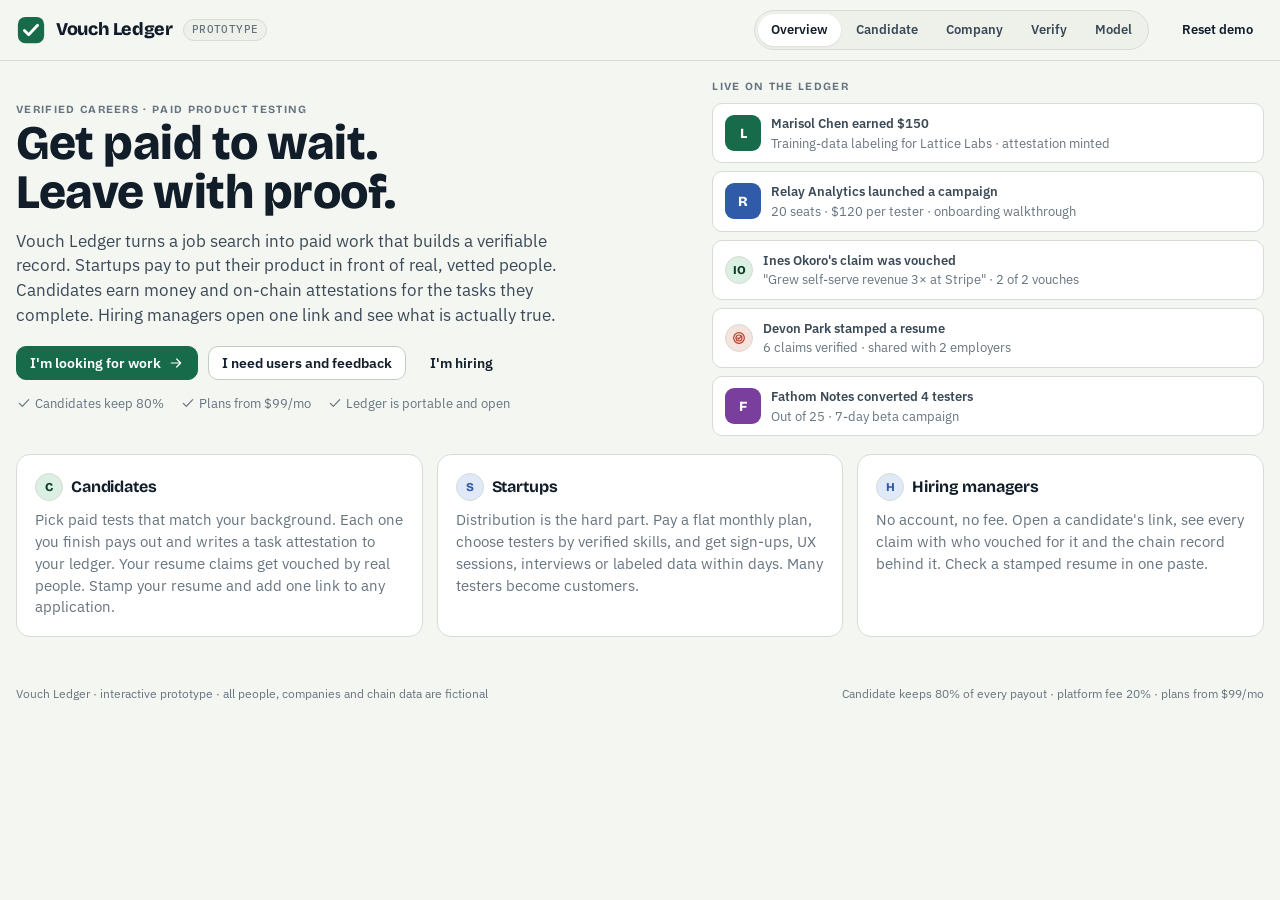
==== prototypes/vouch-ledger/index.html @ 803ef855 "Add Vouch Ledger high-fidelity prototype with paid-testing model Single-file interactive prototype c" ====
<!doctype html>
<html lang="en">
<head>
<meta charset="UTF-8" />
<meta name="viewport" content="width=device-width, initial-scale=1.0, viewport-fit=cover" />
<title>Vouch Ledger</title>
<meta name="description" content="Vouch Ledger prototype: a portable, verified career ledger plus a paid product-testing marketplace that funds it." />
<link rel="preconnect" href="https://fonts.googleapis.com">
<link rel="stylesheet" href="https://fonts.googleapis.com/css2?family=Bricolage+Grotesque:opsz,wght@12..96,500;12..96,700;12..96,800&family=IBM+Plex+Sans:wght@400;500;600&family=IBM+Plex+Mono:wght@400;500&display=swap">
<style>
:root{
  color-scheme:light;
  --ground:#F4F6F2;--surface:#FFFFFF;--surface-2:#EDF1EA;--surface-3:#E3E9E0;
  --ink:#121D2A;--ink-2:#3B4A57;--muted:#66747F;--line:#D5DDD4;--line-2:#C2CDC1;
  --accent:#176B4B;--accent-strong:#0F5238;--accent-soft:#DCEFE3;--accent-ink:#0B3D2A;
  --seal:#B4432B;--seal-soft:#F6E3DD;
  --good:#1F7A48;--good-soft:#DFF3E6;--warn:#9A6A00;--warn-soft:#FBF0CC;--bad:#A83232;--bad-soft:#F9E0E0;--info:#2F5BA8;--info-soft:#E0E9F8;
  --chain:#2C3E50;
  --shadow:0 10px 30px rgba(18,29,42,.08),0 1px 2px rgba(18,29,42,.06);
  --r:14px;--r-sm:9px;
  --display:"Bricolage Grotesque",ui-sans-serif,system-ui,sans-serif;
  --body:"IBM Plex Sans",ui-sans-serif,system-ui,-apple-system,"Segoe UI",sans-serif;
  --mono:"IBM Plex Mono",ui-monospace,SFMono-Regular,Menlo,monospace;
}
@media (prefers-color-scheme: dark){
  :root:not([data-theme="light"]){
    color-scheme:dark;
    --ground:#0F1512;--surface:#171F1B;--surface-2:#1E2924;--surface-3:#26332D;
    --ink:#E8EDE8;--ink-2:#B9C4BC;--muted:#8A978F;--line:#2B3731;--line-2:#3A4841;
    --accent:#4CBF8B;--accent-strong:#6DD3A3;--accent-soft:#183A2C;--accent-ink:#BFEBD3;
    --seal:#E0725A;--seal-soft:#3A2420;
    --good:#5BCB8E;--good-soft:#173B29;--warn:#E4B740;--warn-soft:#3A3116;--bad:#E67373;--bad-soft:#3E1F1F;--info:#7FA6EA;--info-soft:#1C2A44;
    --chain:#AEBBC7;
    --shadow:0 10px 30px rgba(0,0,0,.35),0 1px 2px rgba(0,0,0,.3);
  }
}
:root[data-theme="dark"]{
  color-scheme:dark;
  --ground:#0F1512;--surface:#171F1B;--surface-2:#1E2924;--surface-3:#26332D;
  --ink:#E8EDE8;--ink-2:#B9C4BC;--muted:#8A978F;--line:#2B3731;--line-2:#3A4841;
  --accent:#4CBF8B;--accent-strong:#6DD3A3;--accent-soft:#183A2C;--accent-ink:#BFEBD3;
  --seal:#E0725A;--seal-soft:#3A2420;
  --good:#5BCB8E;--good-soft:#173B29;--warn:#E4B740;--warn-soft:#3A3116;--bad:#E67373;--bad-soft:#3E1F1F;--info:#7FA6EA;--info-soft:#1C2A44;
  --chain:#AEBBC7;
  --shadow:0 10px 30px rgba(0,0,0,.35),0 1px 2px rgba(0,0,0,.3);
}
*{box-sizing:border-box}
html,body{height:100%}
body{margin:0;background:var(--ground);color:var(--ink);font-family:var(--body);font-size:14.5px;line-height:1.5;-webkit-font-smoothing:antialiased}
button,input,select,textarea{font:inherit;color:inherit}
button{cursor:pointer}
a{color:var(--accent);text-decoration:none}
h1,h2,h3,h4{font-family:var(--display);margin:0;text-wrap:balance;letter-spacing:-.01em}
h1{font-size:clamp(26px,3.2vw,36px);font-weight:800;line-height:1.1}
h2{font-size:20px;font-weight:700}
h3{font-size:16px;font-weight:700}
p{margin:0}
.mono{font-family:var(--mono);font-variant-numeric:tabular-nums}
.num{font-variant-numeric:tabular-nums}
.muted{color:var(--muted)}
.small{font-size:12.5px}
.eyebrow{font-family:var(--display);font-size:11px;font-weight:700;letter-spacing:.12em;text-transform:uppercase;color:var(--muted)}
[hidden]{display:none!important}
svg.i{width:16px;height:16px;flex:none;stroke:currentColor;fill:none;stroke-width:1.8;stroke-linecap:round;stroke-linejoin:round;display:inline-block;vertical-align:-3px}

/* ---------- shell ---------- */
.topbar{position:sticky;top:env(safe-area-inset-top,0px);z-index:20;background:color-mix(in srgb,var(--ground) 86%,transparent);backdrop-filter:blur(10px);border-bottom:1px solid var(--line)}
.topbar-in{max-width:1280px;margin:0 auto;padding:10px 16px;display:flex;align-items:center;gap:14px;flex-wrap:wrap}
.brand{display:flex;align-items:center;gap:10px;font-family:var(--display);font-weight:800;font-size:18px;letter-spacing:-.02em}
.brand .mark{width:30px;height:30px}
.brand .tag{font-family:var(--mono);font-size:10.5px;font-weight:500;color:var(--muted);background:var(--surface-2);border:1px solid var(--line);border-radius:999px;padding:2px 8px;letter-spacing:.04em}
.roles{display:flex;gap:2px;background:var(--surface-2);border:1px solid var(--line);border-radius:999px;padding:3px;margin-left:auto}
.roles button{border:0;background:transparent;border-radius:999px;padding:6px 13px;font-weight:600;font-size:13px;color:var(--ink-2)}
.roles button.on{background:var(--surface);color:var(--ink);box-shadow:0 1px 2px rgba(0,0,0,.08)}
.roles button:focus-visible,.btn:focus-visible,.rail button:focus-visible,.chip:focus-visible{outline:2px solid var(--accent);outline-offset:2px}
.top-actions{display:flex;gap:8px;align-items:center}
.who{display:flex;align-items:center;gap:8px;font-size:13px;color:var(--ink-2)}
.avatar{width:28px;height:28px;border-radius:50%;background:var(--accent-soft);color:var(--accent-ink);display:grid;place-items:center;font-family:var(--display);font-weight:800;font-size:12px;border:1px solid var(--line)}
.avatar.co{background:var(--info-soft);color:var(--info)}
.layout{max-width:1280px;margin:0 auto;padding:18px 16px 48px;display:grid;grid-template-columns:212px minmax(0,1fr);gap:22px}
.rail{position:sticky;top:calc(env(safe-area-inset-top,0px) + 66px);align-self:start;display:flex;flex-direction:column;gap:2px}
.rail button{display:flex;align-items:center;gap:10px;width:100%;text-align:left;border:0;background:transparent;padding:9px 11px;border-radius:10px;color:var(--ink-2);font-weight:500}
.rail button:hover{background:var(--surface-2)}
.rail button.on{background:var(--surface);color:var(--ink);font-weight:600;box-shadow:0 1px 2px rgba(0,0,0,.06);border:1px solid var(--line)}
.rail .cnt{margin-left:auto;font-family:var(--mono);font-size:11px;background:var(--surface-3);border-radius:999px;padding:1px 7px;color:var(--ink-2)}
.rail .sep{height:1px;background:var(--line);margin:8px 6px}
.rail-note{padding:10px 11px;font-size:12px;color:var(--muted);line-height:1.45}
main{min-width:0;display:flex;flex-direction:column;gap:18px}
.page-head{display:flex;align-items:flex-end;justify-content:space-between;gap:16px;flex-wrap:wrap}
.page-head p{max-width:62ch;color:var(--ink-2);margin-top:6px}
@media (max-width: 860px){
  .layout{grid-template-columns:1fr;gap:14px}
  .rail{position:static;flex-direction:row;overflow-x:auto;gap:6px;padding-bottom:4px;scrollbar-width:none}
  .rail button{white-space:nowrap;width:auto;border:1px solid var(--line);background:var(--surface-2)}
  .rail .sep,.rail-note{display:none}
  .roles{margin-left:0;width:100%;justify-content:space-between}
  .roles button{flex:1;padding:6px 6px;font-size:12.5px}
  .who .name{display:none}
  .page-head .kpi{align-items:flex-start!important;text-align:left!important}
}

/* ---------- primitives ---------- */
.card{background:var(--surface);border:1px solid var(--line);border-radius:var(--r);padding:18px}
.card.flat{box-shadow:none}
.card.tight{padding:14px}
.grid{display:grid;gap:14px}
.g2{grid-template-columns:repeat(2,minmax(0,1fr))}
.g3{grid-template-columns:repeat(3,minmax(0,1fr))}
.g4{grid-template-columns:repeat(4,minmax(0,1fr))}
.split{display:grid;grid-template-columns:minmax(0,1.6fr) minmax(0,1fr);gap:18px;align-items:start}
@media (max-width:1000px){.g4{grid-template-columns:repeat(2,minmax(0,1fr))}.split{grid-template-columns:1fr}}
@media (max-width:600px){.g3,.g2,.g4{grid-template-columns:1fr}}
.row{display:flex;align-items:center;gap:10px;flex-wrap:wrap}
.between{justify-content:space-between}
.stack{display:flex;flex-direction:column;gap:10px}
.btn{display:inline-flex;align-items:center;gap:7px;border:1px solid var(--line-2);background:var(--surface);color:var(--ink);border-radius:10px;padding:8px 13px;font-weight:600;font-size:13.5px;line-height:1.2;transition:transform .08s ease,background .15s}
.btn:hover{background:var(--surface-2)}
.btn:active{transform:translateY(1px)}
.btn.primary{background:var(--accent);border-color:var(--accent);color:#fff}
.btn.primary:hover{background:var(--accent-strong)}
:root[data-theme="dark"] .btn.primary,:root:not([data-theme="light"]) .btn.primary{color:#07130D}
@media (prefers-color-scheme: light){:root:not([data-theme="dark"]) .btn.primary{color:#fff}}
:root[data-theme="light"] .btn.primary{color:#fff}
.btn.ghost{border-color:transparent;background:transparent}
.btn.ghost:hover{background:var(--surface-2)}
.btn.sm{padding:5px 10px;font-size:12.5px;border-radius:8px}
.btn.seal{background:var(--seal);border-color:var(--seal);color:#fff}
.btn:disabled{opacity:.5;cursor:not-allowed}
.pill{display:inline-flex;align-items:center;gap:5px;border-radius:999px;padding:2px 9px;font-size:11.5px;font-weight:600;letter-spacing:.01em;line-height:1.6;white-space:nowrap}
.pill.good{background:var(--good-soft);color:var(--good)}
.pill.warn{background:var(--warn-soft);color:var(--warn)}
.pill.bad{background:var(--bad-soft);color:var(--bad)}
.pill.info{background:var(--info-soft);color:var(--info)}
.pill.neutral{background:var(--surface-3);color:var(--ink-2)}
.pill.accent{background:var(--accent-soft);color:var(--accent-ink)}
.pill.seal{background:var(--seal-soft);color:var(--seal)}
.dot{width:7px;height:7px;border-radius:50%;background:currentColor;display:inline-block}
.chips{display:flex;gap:6px;flex-wrap:wrap}
.chip{border:1px solid var(--line);background:var(--surface);border-radius:999px;padding:4px 11px;font-size:12.5px;font-weight:500;color:var(--ink-2)}
.chip.on{background:var(--ink);color:var(--ground);border-color:var(--ink)}
.kpi{display:flex;flex-direction:column;gap:4px}
.kpi .v{font-family:var(--display);font-size:28px;font-weight:800;letter-spacing:-.02em;line-height:1;font-variant-numeric:tabular-nums}
.kpi .l{font-size:12.5px;color:var(--muted)}
.kpi .d{font-size:12px;color:var(--good);font-weight:600}
.bar{height:6px;background:var(--surface-3);border-radius:999px;overflow:hidden}
.bar > i{display:block;height:100%;background:var(--accent);border-radius:999px;transition:width .5s ease}
.bar.seal > i{background:var(--seal)}
.tbl{width:100%;border-collapse:collapse;font-size:13.5px}
.tbl th{text-align:left;font-size:11px;letter-spacing:.08em;text-transform:uppercase;color:var(--muted);font-weight:600;padding:8px 10px;border-bottom:1px solid var(--line)}
.tbl td{padding:10px;border-bottom:1px solid var(--line);vertical-align:middle}
.tbl tr:last-child td{border-bottom:0}
.tbl .r{text-align:right;font-variant-numeric:tabular-nums}
.tbl-wrap{overflow-x:auto}
.hash{font-family:var(--mono);font-size:12px;color:var(--chain);background:var(--surface-2);border:1px solid var(--line);border-radius:6px;padding:1px 6px;white-space:nowrap}
.field{display:flex;flex-direction:column;gap:5px}
.field label{font-size:12.5px;font-weight:600;color:var(--ink-2)}
.field input,.field select,.field textarea{border:1px solid var(--line-2);background:var(--surface);border-radius:9px;padding:9px 11px;font-size:14px;width:100%}
.field input:focus,.field select:focus,.field textarea:focus{outline:2px solid var(--accent);outline-offset:0;border-color:transparent}
.field .hint{font-size:12px;color:var(--muted)}
.note{background:var(--surface-2);border:1px dashed var(--line-2);border-radius:var(--r-sm);padding:10px 12px;font-size:13px;color:var(--ink-2)}
.divider{height:1px;background:var(--line);margin:4px 0}
.toast-wrap{position:fixed;left:50%;bottom:calc(18px + env(safe-area-inset-bottom,0px));transform:translateX(-50%);display:flex;flex-direction:column;gap:8px;z-index:60;width:min(92vw,420px)}
.toast{background:var(--ink);color:var(--ground);padding:11px 14px;border-radius:12px;font-size:13.5px;font-weight:500;box-shadow:var(--shadow);display:flex;gap:10px;align-items:center;animation:pop .25s ease}
.toast .sealmini{width:20px;height:20px;flex:none}
@keyframes pop{from{opacity:0;transform:translateY(8px)}to{opacity:1;transform:none}}
.modal-bg{position:fixed;inset:0;background:rgba(9,15,12,.5);display:grid;place-items:center;z-index:50;padding:16px;backdrop-filter:blur(4px)}
.modal{background:var(--surface);border:1px solid var(--line);border-radius:18px;width:min(720px,100%);max-height:min(90vh,860px);overflow:auto;box-shadow:var(--shadow);padding:22px;animation:pop .2s ease}
.modal.narrow{width:min(520px,100%)}
.steps{display:flex;gap:6px;align-items:center;font-size:12px;color:var(--muted);flex-wrap:wrap}
.steps b{color:var(--ink);font-weight:600}
.steps .s{display:flex;align-items:center;gap:6px}
.steps .n{width:20px;height:20px;border-radius:50%;background:var(--surface-3);display:grid;place-items:center;font-family:var(--mono);font-size:11px;color:var(--ink-2)}
.steps .s.done .n,.steps .s.cur .n{background:var(--accent);color:#fff}

/* ---------- ledger entries ---------- */
.entry{display:grid;grid-template-columns:44px minmax(0,1fr) auto;gap:12px;padding:13px 0;border-bottom:1px solid var(--line);align-items:start}
.entry:last-child{border-bottom:0}
.entry .ic{width:40px;height:40px;border-radius:11px;display:grid;place-items:center;background:var(--surface-2);color:var(--ink-2)}
.entry .ic.skill{background:var(--accent-soft);color:var(--accent-ink)}
.entry .ic.task{background:var(--info-soft);color:var(--info)}
.entry .ic.claim{background:var(--seal-soft);color:var(--seal)}
.entry .ic.endorse{background:var(--warn-soft);color:var(--warn)}
.entry .t{font-weight:600}
.entry .m{font-size:12.5px;color:var(--muted);margin-top:2px}
.entry .proof{margin-top:8px;display:flex;gap:6px;flex-wrap:wrap;align-items:center}
.entry.new{animation:glow 1.6s ease}
@keyframes glow{0%{background:var(--accent-soft)}100%{background:transparent}}
.strength{display:grid;grid-template-columns:auto 1fr;gap:16px;align-items:center}
.ring{width:96px;height:96px;position:relative}
.ring svg{width:100%;height:100%;transform:rotate(-90deg)}
.ring .v{position:absolute;inset:0;display:grid;place-items:center;font-family:var(--display);font-weight:800;font-size:26px;letter-spacing:-.03em}
.ring .v small{font-size:8.5px;color:var(--muted);font-weight:600;font-family:var(--body);display:block;text-align:center;letter-spacing:.04em}
.opp{display:grid;grid-template-columns:minmax(0,1fr) auto;gap:14px;align-items:start}
.opp .pay{font-family:var(--display);font-weight:800;font-size:22px;letter-spacing:-.02em;text-align:right;line-height:1}
.opp .pay small{display:block;font-family:var(--body);font-size:11.5px;color:var(--muted);font-weight:500;margin-top:3px}
.opp .meta{display:flex;gap:12px;flex-wrap:wrap;font-size:12.5px;color:var(--muted);margin-top:6px}
.opp .meta span{display:inline-flex;align-items:center;gap:5px}
.opp .issues{margin-top:10px;display:flex;gap:6px;flex-wrap:wrap;align-items:center;font-size:12px;color:var(--muted)}
.logo{width:36px;height:36px;border-radius:9px;display:grid;place-items:center;font-family:var(--display);font-weight:800;font-size:14px;color:#fff;flex:none}
.tasklist{display:flex;flex-direction:column;gap:6px}
.task{display:flex;align-items:center;gap:10px;padding:9px 11px;border:1px solid var(--line);border-radius:10px;background:var(--surface);flex-wrap:wrap}
.task .btn{white-space:nowrap}
.task.done{background:var(--surface-2);color:var(--muted);text-decoration:line-through}
.task .cb{width:18px;height:18px;border-radius:5px;border:1.5px solid var(--line-2);display:grid;place-items:center;flex:none}
.task.done .cb{background:var(--accent);border-color:var(--accent);color:#fff;text-decoration:none}
.task .btn{margin-left:auto}
.seal{width:120px;height:120px}
.seal-wrap{display:grid;place-items:center;padding:8px}
@keyframes stamp{0%{transform:scale(1.8) rotate(-18deg);opacity:0}60%{transform:scale(.96) rotate(-8deg);opacity:1}80%{transform:scale(1.03) rotate(-8deg)}100%{transform:scale(1) rotate(-8deg)}}
.seal.stamp{animation:stamp .55s cubic-bezier(.2,.8,.2,1) both}
.chainlog{font-family:var(--mono);font-size:12px;background:var(--surface-2);border:1px solid var(--line);border-radius:10px;padding:12px;color:var(--ink-2);line-height:1.7;min-height:118px}
.chainlog .ok{color:var(--good)}
.resume{background:var(--surface);border:1px solid var(--line);border-radius:10px;padding:22px 24px;position:relative;font-size:12.5px;line-height:1.5;color:var(--ink-2);overflow:hidden;min-height:340px}
.resume h4{font-family:var(--display);font-size:18px;color:var(--ink);margin:0}
.resume .l{font-size:10.5px;letter-spacing:.1em;text-transform:uppercase;color:var(--muted);margin:14px 0 4px;font-weight:600}
.resume .claim{padding:5px 8px;border-radius:6px;margin:2px -8px;display:flex;gap:8px;align-items:flex-start;cursor:pointer;border:1px solid transparent}
.resume .claim:hover{background:var(--surface-2)}
.resume .claim.v{border-color:var(--good-soft)}
.resume .claim .st{flex:none;margin-top:2px}
.resume .stampmark{position:absolute;right:16px;top:16px;width:104px;height:104px;opacity:0;pointer-events:none}
.resume.stamped .stampmark{opacity:1;animation:stamp .55s cubic-bezier(.2,.8,.2,1) both}
.resume .foot{margin-top:18px;padding-top:10px;border-top:1px dashed var(--line-2);font-family:var(--mono);font-size:10.5px;color:var(--muted);display:none;justify-content:space-between;gap:10px;flex-wrap:wrap}
.resume.stamped .foot{display:flex}
.qr{width:44px;height:44px;flex:none}
.linkbox{display:flex;gap:8px;align-items:center;background:var(--surface-2);border:1px solid var(--line);border-radius:10px;padding:8px 8px 8px 12px;font-family:var(--mono);font-size:12.5px;overflow:hidden}
.linkbox span{overflow:hidden;text-overflow:ellipsis;white-space:nowrap;flex:1;min-width:0}
.pool{display:grid;grid-template-columns:auto minmax(0,1fr) auto;gap:12px;align-items:center;padding:12px 0;border-bottom:1px solid var(--line)}
.pool:last-child{border-bottom:0}
.pool .badges{display:flex;gap:5px;flex-wrap:wrap;margin-top:4px}
.mini{font-size:11px;background:var(--surface-2);border:1px solid var(--line);border-radius:6px;padding:1px 6px;color:var(--ink-2)}
.funnel{display:grid;gap:8px}
.funnel .f{display:grid;grid-template-columns:150px 1fr 48px;gap:10px;align-items:center;font-size:13px}
.funnel .f .b{height:18px;border-radius:5px;background:var(--accent-soft);position:relative;overflow:hidden}
.funnel .f .b i{position:absolute;inset:0 auto 0 0;background:var(--accent);border-radius:5px}
.quote{border-left:3px solid var(--line-2);padding:4px 12px;font-size:13.5px;color:var(--ink-2)}
.quote .by{font-size:12px;color:var(--muted);margin-top:4px}
.plan{border:1px solid var(--line);border-radius:var(--r);padding:16px;display:flex;flex-direction:column;gap:10px;position:relative}
.plan.cur{border-color:var(--accent);box-shadow:0 0 0 3px var(--accent-soft)}
.plan .price{font-family:var(--display);font-size:30px;font-weight:800;letter-spacing:-.03em}
.plan .price small{font-family:var(--body);font-size:12.5px;color:var(--muted);font-weight:500}
.plan ul{margin:0;padding-left:18px;font-size:13px;color:var(--ink-2);display:flex;flex-direction:column;gap:4px}
.plan .cur-tag{position:absolute;top:-10px;left:14px;background:var(--accent);color:#fff;font-size:10.5px;font-weight:700;letter-spacing:.08em;text-transform:uppercase;border-radius:999px;padding:2px 8px}
.verify-head{display:grid;grid-template-columns:auto minmax(0,1fr) auto;gap:16px;align-items:center}
.verify-head .avatar{width:56px;height:56px;font-size:20px}
.pub-note{background:var(--accent-ink);color:#fff;border-radius:var(--r);padding:12px 16px;font-size:13px;display:flex;gap:10px;align-items:center;flex-wrap:wrap}
:root[data-theme="dark"] .pub-note{background:var(--accent-soft);color:var(--accent-ink)}
.proofbox{background:var(--surface-2);border:1px solid var(--line);border-radius:10px;padding:12px;font-family:var(--mono);font-size:12px;display:grid;grid-template-columns:auto 1fr;gap:4px 14px;color:var(--ink-2);overflow-x:auto}
.proofbox b{color:var(--muted);font-weight:500}
.flywheel{width:100%;max-width:560px;margin:0 auto;display:block}
.range{width:100%}
.big{font-family:var(--display);font-size:34px;font-weight:800;letter-spacing:-.03em;line-height:1}
.marketing{display:grid;grid-template-columns:minmax(0,1.1fr) minmax(0,.9fr);gap:22px;align-items:center}
@media (max-width:900px){.marketing{grid-template-columns:1fr}}
.hero h1{font-size:clamp(30px,4.4vw,48px);line-height:1.02}
.hero p.lead{font-size:16.5px;color:var(--ink-2);max-width:56ch;margin-top:12px}
.ticker{display:flex;flex-direction:column;gap:8px}
.tick{display:flex;gap:10px;align-items:center;padding:10px 12px;border:1px solid var(--line);border-radius:10px;background:var(--surface);font-size:13px}
.tick .who{font-weight:600}
@media (prefers-reduced-motion: reduce){*{animation:none!important;transition:none!important}}
.footer{max-width:1280px;margin:0 auto;padding:0 16px 32px;font-size:12px;color:var(--muted);display:flex;gap:12px;flex-wrap:wrap;justify-content:space-between}
</style>
</head>
<body>

<svg width="0" height="0" style="position:absolute" aria-hidden="true">
  <defs>
    <path id="sealpath" d="M60,60 m-44,0 a44,44 0 1,1 88,0 a44,44 0 1,1 -88,0"/>
  </defs>
</svg>

<div class="topbar">
  <div class="topbar-in">
    <div class="brand">
      <svg class="mark" viewBox="0 0 32 32" aria-hidden="true"><rect x="2" y="2" width="28" height="28" rx="8" fill="var(--accent)"/><path d="M9 16.5l4.5 4.5L23 11" stroke="#fff" stroke-width="3" fill="none" stroke-linecap="round" stroke-linejoin="round"/></svg>
      Vouch Ledger <span class="tag">PROTOTYPE</span>
    </div>
    <div class="roles" role="tablist" aria-label="Choose a perspective">
      <button data-role="home" role="tab">Overview</button>
      <button data-role="candidate" role="tab">Candidate</button>
      <button data-role="company" role="tab">Company</button>
      <button data-role="verify" role="tab">Verify</button>
      <button data-role="model" role="tab">Model</button>
    </div>
    <div class="top-actions">
      <div class="who" id="who"></div>
      <button class="btn sm ghost" id="resetBtn" title="Reset demo data">Reset demo</button>
    </div>
  </div>
</div>

<div class="layout" id="layout">
  <nav class="rail" id="rail" aria-label="Section"></nav>
  <main id="main"></main>
</div>
<div class="footer"><span>Vouch Ledger · interactive prototype · all people, companies and chain data are fictional</span><span>Candidate keeps 80% of every payout · platform fee 20% · plans from $99/mo</span></div>
<div class="toast-wrap" id="toasts"></div>
<div id="modalRoot"></div>

<script>
/* ============================================================
   Vouch Ledger prototype — single-file, in-memory state with
   optional localStorage persistence. Everything here is fictional.
   ============================================================ */
const KEY='vouch-ledger-proto-v3';
const uid=()=>Math.random().toString(36).slice(2,9);
const hex=(n)=>Array.from({length:n},()=>'0123456789abcdef'[Math.floor(Math.random()*16)]).join('');
const shortHash=(h)=>h.slice(0,6)+'…'+h.slice(-4);
const money=(n)=>'$'+Number(n).toLocaleString('en-US',{maximumFractionDigits:0});
const today=new Date('2026-09-26T09:00:00');
const fmtDate=(iso)=>new Date(iso).toLocaleDateString('en-US',{month:'short',day:'numeric',year:'numeric'});
const daysAgo=(d)=>new Date(today.getTime()-d*864e5).toISOString();

const COMPANIES={
  relay:{name:'Relay Analytics',color:'#2F5BA8',stage:'Seed · analytics for ops teams',initial:'R'},
  fathom:{name:'Fathom Notes',color:'#7A3E9D',stage:'Pre-seed · AI meeting notes',initial:'F'},
  quill:{name:'Quill CRM',color:'#B4432B',stage:'Series A · CRM for agencies',initial:'Q'},
  lattice:{name:'Lattice Labs',color:'#176B4B',stage:'Seed · UI understanding models',initial:'L'},
  northwind:{name:'Northwind Payroll',color:'#8A6D1F',stage:'Series A · payroll for SMB',initial:'N'},
  brightline:{name:'Brightline',color:'#1F7A7A',stage:'Pre-seed · job search CRM',initial:'B'},
};

function seed(){
  return {
    role:'home', cView:'dashboard', coView:'dashboard', vView:'profile', mView:'flywheel',
    oppFilter:'all',
    candidate:{name:'Alex Rivera',title:'Senior Product Designer',loc:'Austin, TX',handle:'alex-rivera',did:'did:vouch:0x8f3a19c4e2b7d0a6f15c21e',joined:daysAgo(212)},
    ledger:[
      {id:'a1',kind:'claim',title:'Led checkout redesign that lifted activation 18% at Loom',by:'Vouched by Priya Natarajan (manager) and Daniel Okafor (peer)',date:daysAgo(160),tx:'0x7c1f0a9e3b2d4c5f6a7b8c9d0e1f2a3b4c5d6e7f8091a2b3c4d5e6f708192a3b',block:18391204,status:'verified',weight:14,vouches:2},
      {id:'a2',kind:'skill',title:'Figma prototyping · advanced',by:'Attested by Priya Natarajan, Head of Design, Loom',date:daysAgo(158),tx:'0x91be2c7d4e5f60718293a4b5c6d7e8f9011223344556677889900aabbccddeef',block:18391877,status:'verified',weight:10},
      {id:'a3',kind:'endorse',title:'Design systems',by:'Endorsed by Daniel Okafor, Staff Designer, Loom',date:daysAgo(151),tx:'0x3a4b5c6d7e8f9011223344556677889900aabbccddeeff00112233445566778',block:18402210,status:'verified',weight:6},
      {id:'a4',kind:'task',title:'Import workflow usability test · 30 min',by:'Completed for Quill CRM · paid $60',date:daysAgo(74),tx:'0x5d6e7f8091a2b3c4d5e6f708192a3b4c5d6e7f8091a2b3c4d5e6f708192a3b4c',block:18866321,status:'verified',weight:8,payout:60,company:'quill'},
      {id:'a5',kind:'task',title:'Labeled 200 UI screenshots for training data',by:'Completed for Lattice Labs · paid $150 · accuracy 97%',date:daysAgo(61),tx:'0xa2b3c4d5e6f708192a3b4c5d6e7f8091a2b3c4d5e6f708192a3b4c5d6e7f8091',block:18942018,status:'verified',weight:9,payout:150,company:'lattice'},
      {id:'a6',kind:'skill',title:'User research synthesis',by:'Attested by Relay Analytics after onboarding walkthrough + interview',date:daysAgo(55),tx:'0xc4d5e6f708192a3b4c5d6e7f8091a2b3c4d5e6f708192a3b4c5d6e7f8091a2b3',block:18977450,status:'verified',weight:9},
      {id:'a7',kind:'task',title:'Onboarding walkthrough + 20-min interview',by:'Completed for Relay Analytics · paid $120',date:daysAgo(55),tx:'0xe6f708192a3b4c5d6e7f8091a2b3c4d5e6f708192a3b4c5d6e7f8091a2b3c4d5',block:18977452,status:'verified',weight:8,payout:120,company:'relay'},
      {id:'a8',kind:'claim',title:'Shipped Cadence Health mobile app 0→1 (iOS + Android)',by:'1 of 2 vouches received · Maya Thompson (Eng lead) pending',date:daysAgo(20),tx:'0x0819a2b3c4d5e6f708192a3b4c5d6e7f8091a2b3c4d5e6f708192a3b4c5d6e7f',block:19218830,status:'pending',weight:4,vouches:1},
      {id:'a9',kind:'credential',title:'NN/g UX Certification',by:'Self-attested · certificate document hash anchored',date:daysAgo(12),tx:'0x2a3b4c5d6e7f8091a2b3c4d5e6f708192a3b4c5d6e7f8091a2b3c4d5e6f70819',block:19275112,status:'verified',weight:3},
    ],
    opps:[
      {id:'o1',company:'relay',title:'Onboarding walkthrough + 20-min feedback interview',type:'UX walkthrough + interview',pay:120,time:'45 min',seats:6,total:20,issues:['Task attestation','Skill: product feedback'],needs:['Product design','B2B SaaS'],match:94,desc:'Set up a workspace from a blank account, connect a sample data source, and build one dashboard. Then a 20-minute call with our PM.',steps:['Create account with your Vouch invite link','Connect the sample data source','Build one dashboard and share it','Complete the 20-minute interview'],state:'open'},
      {id:'o2',company:'fathom',title:'7-day beta usage with daily check-in',type:'Beta usage + feedback',pay:85,time:'7 days · ~10 min/day',seats:12,total:25,issues:['Task attestation','Endorsement: written feedback'],needs:['Knowledge work','Meetings weekly'],match:88,desc:'Use Fathom for your real meetings for a week. Answer a 3-question check-in each day. Includes 3 months free after.',steps:['Install the desktop app','Record at least 5 meetings','Submit 7 daily check-ins','Rate summaries against your own notes'],state:'active',progress:[true,true,false,false],started:daysAgo(4)},
      {id:'o3',company:'quill',title:'Import workflow usability test',type:'Moderated usability test',pay:60,time:'30 min',seats:3,total:10,issues:['Task attestation'],needs:['CRM experience'],match:71,desc:'Screen-share while importing a CSV of contacts; think aloud.',steps:['Book a 30-minute slot','Complete the moderated session'],state:'open'},
      {id:'o4',company:'lattice',title:'Label 200 UI screenshots for training data',type:'Training data · expert labeling',pay:150,time:'~2 hrs',seats:20,total:60,issues:['Task attestation','Skill: UI taxonomy'],needs:['Product design','Design systems'],match:97,desc:'Tag components, layout patterns and accessibility issues in 200 app screenshots. Requires a verified design skill attestation.',steps:['Pass the 10-item calibration set','Label batches 1–4','Review 20 disputed items'],state:'open'},
      {id:'o5',company:'northwind',title:'15-min call: compare us to your current payroll tool',type:'Customer discovery call',pay:45,time:'15 min',seats:8,total:15,issues:['Task attestation'],needs:['Runs payroll','Ops or finance'],match:38,desc:'We want to hear how you run payroll today and where it breaks.',steps:['Book a slot','Complete the call'],state:'open'},
      {id:'o6',company:'brightline',title:'Walk us through your job-search workflow',type:'UX interview + perk',pay:30,time:'25 min',seats:22,total:50,issues:['Task attestation'],needs:['Actively job searching'],match:82,perk:'3 months free',desc:'Show us how you track applications today. First 50 testers get 3 months of Brightline free.',steps:['Book a slot','Complete the interview','Optional: accept the free plan'],state:'open'},
    ],
    payouts:[
      {id:'p1',date:daysAgo(55),company:'relay',what:'Onboarding walkthrough + interview',gross:150,net:120,status:'paid'},
      {id:'p2',date:daysAgo(61),company:'lattice',what:'Training data labeling',gross:187.5,net:150,status:'paid'},
      {id:'p3',date:daysAgo(74),company:'quill',what:'Import workflow usability test',gross:75,net:60,status:'paid'},
      {id:'p4',date:daysAgo(4),company:'fathom',what:'7-day beta usage (in progress)',gross:106.25,net:85,status:'pending'},
    ],
    lifetimeBefore:825, /* earlier payouts not itemised */
    stamped:false, stampCode:null,
    applyLinks:[{id:'l1',for:'Linear · Senior Product Designer',code:'lnr-7k2',views:3,created:daysAgo(6)},{id:'l2',for:'Notion · Staff Designer, Growth',code:'ntn-c91',views:1,created:daysAgo(2)}],
    company:{key:'relay',plan:'growth',seatsUsed:26,seatsTotal:40,renews:daysAgo(-9),invited:[]},
    campaigns:[
      {id:'c1',oppId:'o1',status:'live',completed:14,seats:20,pay:120,converted:3,score:4.4,type:'UX walkthrough + interview',title:'Onboarding walkthrough + 20-min feedback interview',issues:['Task attestation','Skill: product feedback'],created:daysAgo(21),
        funnel:[['Invited',20],['Accepted',18],['Started',16],['Completed',14],['Became customers',3]],
        quotes:[['The "connect data" step assumes I know what a schema is. I did not.','Marisol C. · PM, 6 yrs'],['Dashboard builder is great once you find it. Took me 4 minutes to find it.','Alex R. · Product Designer'],['I would pay for this if the free tier let me invite one teammate.','Devon P. · Ops lead']]},
      {id:'c3',status:'completed',completed:12,seats:12,pay:40,converted:3,score:4.1,type:'Pricing page reaction test',title:'Pricing page reaction test (unmoderated)',issues:['Task attestation'],created:daysAgo(48),
        funnel:[['Invited',12],['Accepted',12],['Started',12],['Completed',12],['Became customers',3]],
        quotes:[['"Per seat" made me close the tab. Tell me what a 5-person team costs.','Ines O. · Founder'],['The comparison table sold me more than the hero.','Tomas L. · Data analyst']]},
      {id:'c2',status:'draft',completed:0,seats:15,pay:90,converted:0,score:null,type:'Moderated usability test',title:'Dashboard builder usability (v2 layout)',issues:['Task attestation'],created:daysAgo(1),funnel:[],quotes:[]},
    ],
    pool:[
      {id:'t1',name:'Ines Okoro',title:'Founder & operator, ex-Stripe',strength:91,att:14,rate:100,skills:['B2B SaaS','Ops','Pricing'],last:'2 days ago'},
      {id:'t2',name:'Marisol Chen',title:'Product Manager',strength:88,att:11,rate:100,skills:['Analytics','B2B SaaS','Onboarding'],last:'Today'},
      {id:'t3',name:'Hana Yusuf',title:'Growth marketer',strength:77,att:9,rate:92,skills:['Attribution','Analytics','Email'],last:'Yesterday'},
      {id:'t4',name:'Alex Rivera',title:'Senior Product Designer',strength:72,att:9,rate:100,skills:['Product design','Design systems','B2B SaaS'],last:'Today'},
      {id:'t5',name:'Devon Park',title:'Ops lead, 40-person agency',strength:64,att:7,rate:86,skills:['Ops','CRM','Spreadsheets'],last:'3 days ago'},
      {id:'t6',name:'Tomas Lindqvist',title:'Data analyst',strength:58,att:5,rate:100,skills:['SQL','Analytics','Dashboards'],last:'5 days ago'},
    ],
    verifyLog:{}, stampCheck:null,
  };
}

let S=load();
function load(){try{const raw=localStorage.getItem(KEY);if(raw){const p=JSON.parse(raw);if(p&&p.ledger)return p;}}catch(e){}return seed();}
function save(){try{localStorage.setItem(KEY,JSON.stringify(S));}catch(e){}}
function set(fn){fn(S);save();render();}

/* ---------- derived ---------- */
const ledgerStrength=()=>Math.min(100,S.ledger.reduce((a,e)=>a+(e.status==='verified'?e.weight:Math.round(e.weight/2)),0)+ (S.stamped?3:0));
const earnedThisQuarter=()=>S.payouts.filter(p=>p.status==='paid'&&new Date(p.date)>new Date('2026-07-01')).reduce((a,p)=>a+p.net,0);
const lifetime=()=>S.lifetimeBefore+S.payouts.filter(p=>p.status==='paid').reduce((a,p)=>a+p.net,0);
const pendingNet=()=>S.payouts.filter(p=>p.status==='pending').reduce((a,p)=>a+p.net,0);
const co=(k)=>COMPANIES[k]||{name:'Your company',color:'#2F5BA8',initial:'Y',stage:''};
const PLANS={starter:{name:'Starter',price:99,seats:10,blurb:'For a first experiment',feat:['10 tester seats / month','Self-serve campaign builder','Feedback digest + transcripts','Attestations issued in your name']},growth:{name:'Growth',price:299,seats:40,blurb:'For a team shipping weekly',feat:['40 tester seats / month','Recommended testers ranked by ledger strength','Convert-to-customer tracking','Training-data campaigns']},scale:{name:'Scale',price:899,seats:150,blurb:'For a product-led growth motion',feat:['150 tester seats / month','Dedicated pool curation','API + webhook export','Custom attestation schemas']}};
const FEE=0.2;

/* ---------- icons ---------- */
const I={
  check:'<svg class="i" viewBox="0 0 24 24"><path d="M5 12.5l4.5 4.5L19 7"/></svg>',
  shield:'<svg class="i" viewBox="0 0 24 24"><path d="M12 3l7 3v6c0 4.5-3 7.5-7 9-4-1.5-7-4.5-7-9V6z"/><path d="M9 12l2 2 4-4"/></svg>',
  coin:'<svg class="i" viewBox="0 0 24 24"><circle cx="12" cy="12" r="8"/><path d="M12 8v8M9.5 10.5c0-1 1-1.5 2.5-1.5s2.5.5 2.5 1.5-1 1.5-2.5 1.5-2.5.5-2.5 1.5 1 1.5 2.5 1.5 2.5-.5 2.5-1.5"/></svg>',
  link:'<svg class="i" viewBox="0 0 24 24"><path d="M10 14a4 4 0 005.7 0l3-3a4 4 0 00-5.7-5.7l-1 1"/><path d="M14 10a4 4 0 00-5.7 0l-3 3a4 4 0 005.7 5.7l1-1"/></svg>',
  copy:'<svg class="i" viewBox="0 0 24 24"><rect x="9" y="9" width="11" height="11" rx="2"/><path d="M5 15V6a2 2 0 012-2h9"/></svg>',
  arrow:'<svg class="i" viewBox="0 0 24 24"><path d="M5 12h14M13 6l6 6-6 6"/></svg>',
  clock:'<svg class="i" viewBox="0 0 24 24"><circle cx="12" cy="12" r="8"/><path d="M12 8v4l3 2"/></svg>',
  users:'<svg class="i" viewBox="0 0 24 24"><circle cx="9" cy="8" r="3.5"/><path d="M2.5 19c0-3.5 3-5.5 6.5-5.5s6.5 2 6.5 5.5"/><circle cx="17" cy="9" r="2.5"/><path d="M16 13.5c3 0 5.5 1.8 5.5 4.5"/></svg>',
  chart:'<svg class="i" viewBox="0 0 24 24"><path d="M4 20h16M7 16v-5M12 16V6M17 16v-8"/></svg>',
  seal:'<svg class="i" viewBox="0 0 24 24"><circle cx="12" cy="12" r="8"/><circle cx="12" cy="12" r="4.5"/><path d="M10 12l1.5 1.5L14.5 10"/></svg>',
  plus:'<svg class="i" viewBox="0 0 24 24"><path d="M12 5v14M5 12h14"/></svg>',
  ext:'<svg class="i" viewBox="0 0 24 24"><path d="M14 4h6v6M20 4l-9 9M19 14v5a1 1 0 01-1 1H5a1 1 0 01-1-1V6a1 1 0 011-1h5"/></svg>',
  star:'<svg class="i" viewBox="0 0 24 24"><path d="M12 3.5l2.6 5.4 5.9.8-4.3 4.1 1.1 5.9L12 16.9l-5.3 2.8 1.1-5.9-4.3-4.1 5.9-.8z"/></svg>',
  doc:'<svg class="i" viewBox="0 0 24 24"><path d="M7 3h7l5 5v13H7z"/><path d="M14 3v5h5M10 13h6M10 17h6"/></svg>',
  spark:'<svg class="i" viewBox="0 0 24 24"><path d="M12 3v4M12 17v4M3 12h4M17 12h4M6 6l2.5 2.5M15.5 15.5L18 18M6 18l2.5-2.5M15.5 8.5L18 6"/></svg>',
  grid:'<svg class="i" viewBox="0 0 24 24"><rect x="4" y="4" width="6" height="6" rx="1.5"/><rect x="14" y="4" width="6" height="6" rx="1.5"/><rect x="4" y="14" width="6" height="6" rx="1.5"/><rect x="14" y="14" width="6" height="6" rx="1.5"/></svg>',
  wallet:'<svg class="i" viewBox="0 0 24 24"><rect x="3" y="6" width="18" height="13" rx="2.5"/><path d="M3 10h18M16 14.5h2"/></svg>',
  search:'<svg class="i" viewBox="0 0 24 24"><circle cx="11" cy="11" r="6.5"/><path d="M20 20l-4-4"/></svg>',
  chain:'<svg class="i" viewBox="0 0 24 24"><rect x="3" y="9" width="5" height="6" rx="1.5"/><rect x="16" y="9" width="5" height="6" rx="1.5"/><path d="M8 12h8"/></svg>',
  x:'<svg class="i" viewBox="0 0 24 24"><path d="M6 6l12 12M18 6L6 18"/></svg>',
};
const KIND_ICON={claim:I.doc,skill:I.spark,endorse:I.star,task:I.check,credential:I.shield};
const KIND_LABEL={claim:'Resume claim',skill:'Skill attestation',endorse:'Endorsement',task:'Paid task',credential:'Credential'};

function sealSVG(cls='seal',text='VOUCH LEDGER · VERIFIED · ON-CHAIN · ',color='var(--seal)'){
  return `<svg class="${cls}" viewBox="0 0 120 120" aria-hidden="true">
    <circle cx="60" cy="60" r="56" fill="none" stroke="${color}" stroke-width="3"/>
    <circle cx="60" cy="60" r="50" fill="none" stroke="${color}" stroke-width="1" stroke-dasharray="2 3"/>
    <circle cx="60" cy="60" r="33" fill="none" stroke="${color}" stroke-width="2"/>
    <text font-family="IBM Plex Mono, monospace" font-size="9.5" font-weight="600" letter-spacing="1.6" fill="${color}"><textPath href="#sealpath">${text}</textPath></text>
    <path d="M46 61l9 9 19-20" fill="none" stroke="${color}" stroke-width="5" stroke-linecap="round" stroke-linejoin="round"/>
  </svg>`;
}
function qrSVG(seedStr){
  let h=0;for(const c of seedStr)h=(h*31+c.charCodeAt(0))>>>0;
  let s='';const n=11;
  for(let y=0;y<n;y++)for(let x=0;x<n;x++){h=(h*1103515245+12345)>>>0;const corner=(x<3&&y<3)||(x>n-4&&y<3)||(x<3&&y>n-4);if(corner||((h>>16)&1))s+=`<rect x="${x}" y="${y}" width="1" height="1"/>`;}
  return `<svg class="qr" viewBox="0 0 ${n} ${n}" fill="currentColor" aria-hidden="true">${s}</svg>`;
}
const logo=(k)=>{const c=co(k);return `<div class="logo" style="background:${c.color}">${c.initial}</div>`;};
const pillStatus=(s)=>s==='verified'?`<span class="pill good">${I.check} Verified</span>`:s==='pending'?`<span class="pill warn"><span class="dot"></span> Pending vouch</span>`:`<span class="pill neutral">Unverified</span>`;

/* ---------- toasts / modal ---------- */
function toast(msg,seal=false){const w=document.getElementById('toasts');const t=document.createElement('div');t.className='toast';t.innerHTML=(seal?sealSVG('sealmini','',  'var(--accent-strong)'):'')+`<span>${msg}</span>`;w.appendChild(t);setTimeout(()=>{t.style.opacity='0';t.style.transition='opacity .3s';setTimeout(()=>t.remove(),300)},3200);}
function modal(html,opts={}){const r=document.getElementById('modalRoot');r.innerHTML=`<div class="modal-bg" data-close="1"><div class="modal ${opts.narrow?'narrow':''}" role="dialog" aria-modal="true">${html}</div></div>`;r.querySelector('.modal-bg').addEventListener('click',e=>{if(e.target.dataset.close&&!opts.sticky)closeModal();});}
function closeModal(){document.getElementById('modalRoot').innerHTML='';}
function copyText(t){const done=()=>toast('Copied to clipboard');try{navigator.clipboard.writeText(t).then(done).catch(()=>fallback());}catch(e){fallback();}function fallback(){const ta=document.createElement('textarea');ta.value=t;document.body.appendChild(ta);ta.select();try{document.execCommand('copy');done();}catch(_){toast('Select and copy: '+t);}ta.remove();}}

/* ============================================================
   RENDER
   ============================================================ */
const RAILS={
  home:[],
  candidate:[['dashboard','Home',I.grid],['opps','Paid tests',I.coin],['ledger','My ledger',I.shield],['resume','Resume stamping',I.seal],['apply','Apply links',I.link],['wallet','Earnings',I.wallet]],
  company:[['dashboard','Overview',I.grid],['campaigns','Campaigns',I.chart],['pool','Tester pool',I.users],['billing','Plan & billing',I.wallet]],
  verify:[['profile','Public profile',I.shield],['stamp','Check a stamp',I.seal]],
  model:[['flywheel','Flywheel',I.spark],['revenue','Revenue math',I.chart],['pricing','Pricing',I.wallet]],
};
function curView(){return S.role==='candidate'?S.cView:S.role==='company'?S.coView:S.role==='verify'?S.vView:S.mView;}
function setView(v){set(s=>{if(s.role==='candidate')s.cView=v;else if(s.role==='company')s.coView=v;else if(s.role==='verify')s.vView=v;else s.mView=v;});window.scrollTo({top:0,behavior:'smooth'});}

function render(){
  document.querySelectorAll('.roles button').forEach(b=>b.classList.toggle('on',b.dataset.role===S.role));
  const who=document.getElementById('who');
  who.innerHTML=S.role==='company'?`<div class="avatar co">R</div><span class="name">Relay Analytics · Growth plan</span>`:S.role==='candidate'?`<div class="avatar">AR</div><span class="name">${S.candidate.name}</span>`:S.role==='verify'?`<span class="pill info">Viewing as hiring manager</span>`:'';
  const rail=document.getElementById('rail');const items=RAILS[S.role];
  const layout=document.getElementById('layout');
  layout.style.gridTemplateColumns=items.length?'' :'1fr';
  rail.hidden=!items.length;
  const counts={opps:S.opps.filter(o=>o.state==='open').length,campaigns:S.campaigns.filter(c=>c.status==='live').length,ledger:S.ledger.length};
  rail.innerHTML=items.map(([k,l,ic])=>`<button data-view="${k}" class="${curView()===k?'on':''}">${ic}<span>${l}</span>${counts[k]?`<span class="cnt">${counts[k]}</span>`:''}</button>`).join('')+
    (S.role==='candidate'?`<div class="sep"></div><div class="rail-note">Everything on your ledger is portable. Export it, or point employers to <span class="mono">vouch.id/m/${S.candidate.handle}</span>.</div>`:'')+
    (S.role==='company'?`<div class="sep"></div><div class="rail-note">${S.company.seatsTotal-S.company.seatsUsed} of ${S.company.seatsTotal} tester seats left this cycle. Renews ${fmtDate(S.company.renews)}.</div>`:'');
  const main=document.getElementById('main');
  const v=curView();
  main.innerHTML=S.role==='home'?vHome():S.role==='candidate'?({dashboard:vCandDash,opps:vOpps,ledger:vLedger,resume:vResume,apply:vApply,wallet:vWallet}[v])():S.role==='company'?({dashboard:vCoDash,campaigns:vCampaigns,pool:vPool,billing:vBilling}[v])():S.role==='verify'?({profile:vPublic,stamp:vStampCheck}[v])():({flywheel:vFlywheel,revenue:vRevenue,pricing:vPricing}[v])();
  const tok=S.role==='home'?'overview':`${S.role}-${v}`;
  if(location.hash!=='#'+tok)history.replaceState(null,'','#'+tok);
}

/* ---------- HOME ---------- */
function vHome(){
  return `
  <section class="marketing">
    <div class="hero">
      <div class="eyebrow">Verified careers · paid product testing</div>
      <h1>Get paid to wait. Leave with proof.</h1>
      <p class="lead">Vouch Ledger turns a job search into paid work that builds a verifiable record. Startups pay to put their product in front of real, vetted people. Candidates earn money and on-chain attestations for the tasks they complete. Hiring managers open one link and see what is actually true.</p>
      <div class="row" style="margin-top:18px">
        <button class="btn primary" data-go="candidate">I'm looking for work ${I.arrow}</button>
        <button class="btn" data-go="company">I need users and feedback</button>
        <button class="btn ghost" data-go="verify">I'm hiring</button>
      </div>
      <div class="row small muted" style="margin-top:14px;gap:16px">
        <span>${I.check} Candidates keep 80%</span><span>${I.check} Plans from $99/mo</span><span>${I.check} Ledger is portable and open</span>
      </div>
    </div>
    <div class="ticker" aria-label="Recent ledger activity">
      <div class="eyebrow">Live on the ledger</div>
      <div class="tick">${logo('lattice')}<div><div class="who">Marisol Chen earned $150</div><div class="small muted">Training-data labeling for Lattice Labs · attestation minted</div></div></div>
      <div class="tick">${logo('relay')}<div><div class="who">Relay Analytics launched a campaign</div><div class="small muted">20 seats · $120 per tester · onboarding walkthrough</div></div></div>
      <div class="tick"><div class="avatar">IO</div><div><div class="who">Ines Okoro's claim was vouched</div><div class="small muted">"Grew self-serve revenue 3× at Stripe" · 2 of 2 vouches</div></div></div>
      <div class="tick"><div class="avatar" style="background:var(--seal-soft);color:var(--seal)">${I.seal}</div><div><div class="who">Devon Park stamped a resume</div><div class="small muted">6 claims verified · shared with 2 employers</div></div></div>
      <div class="tick">${logo('fathom')}<div><div class="who">Fathom Notes converted 4 testers</div><div class="small muted">Out of 25 · 7-day beta campaign</div></div></div>
    </div>
  </section>
  <section class="grid g3">
    <div class="card"><div class="row" style="gap:8px"><div class="avatar">C</div><h3>Candidates</h3></div><p class="muted" style="margin-top:8px">Pick paid tests that match your background. Each one you finish pays out and writes a task attestation to your ledger. Your resume claims get vouched by real people. Stamp your resume and add one link to any application.</p></div>
    <div class="card"><div class="row" style="gap:8px"><div class="avatar co">S</div><h3>Startups</h3></div><p class="muted" style="margin-top:8px">Distribution is the hard part. Pay a flat monthly plan, choose testers by verified skills, and get sign-ups, UX sessions, interviews or labeled data within days. Many testers become customers.</p></div>
    <div class="card"><div class="row" style="gap:8px"><div class="avatar" style="background:var(--info-soft);color:var(--info)">H</div><h3>Hiring managers</h3></div><p class="muted" style="margin-top:8px">No account, no fee. Open a candidate's link, see every claim with who vouched for it and the chain record behind it. Check a stamped resume in one paste.</p></div>
  </section>`;
}

/* ---------- CANDIDATE ---------- */
function strengthRing(){
  const v=ledgerStrength();const r=42,c=2*Math.PI*r;
  return `<div class="ring"><svg viewBox="0 0 96 96"><circle cx="48" cy="48" r="${r}" stroke="var(--surface-3)" stroke-width="8" fill="none"/><circle cx="48" cy="48" r="${r}" stroke="var(--accent)" stroke-width="8" fill="none" stroke-linecap="round" stroke-dasharray="${c}" stroke-dashoffset="${c*(1-v/100)}"/></svg><div class="v">${v}<small>STRENGTH</small></div></div>`;
}
function vCandDash(){
  const active=S.opps.filter(o=>o.state==='active');
  const rec=S.opps.filter(o=>o.state==='open').sort((a,b)=>b.match-a.match).slice(0,3);
  return `
  <div class="page-head"><div><div class="eyebrow">Good morning</div><h1>${S.candidate.name.split(' ')[0]}, you have ${S.opps.filter(o=>o.state==='open').length} paid tests that match your ledger</h1><p>Every task you finish pays out and adds a verified entry your next employer can check.</p></div></div>
  <div class="grid g4">
    <div class="card kpi"><span class="l">Earned this quarter</span><span class="v">${money(earnedThisQuarter())}</span><span class="d">+${money(pendingNet())} pending</span></div>
    <div class="card kpi"><span class="l">Lifetime earned</span><span class="v">${money(lifetime())}</span><span class="d">${S.payouts.filter(p=>p.status==='paid').length+9} tasks completed</span></div>
    <div class="card kpi"><span class="l">Ledger entries</span><span class="v">${S.ledger.length}</span><span class="d">${S.ledger.filter(e=>e.status==='verified').length} verified</span></div>
    <div class="card kpi"><span class="l">Profile views (30d)</span><span class="v">17</span><span class="d">4 from employers</span></div>
  </div>
  <div class="split">
    <div class="stack" style="gap:18px">
      <div class="card">
        <div class="row between"><h2>In progress</h2><button class="btn sm ghost" data-view="opps">All paid tests ${I.arrow}</button></div>
        ${active.length?active.map(o=>activeCard(o)).join(''):`<div class="note" style="margin-top:12px">Nothing in progress. Accept a paid test to start earning.</div>`}
      </div>
      <div class="card">
        <div class="row between"><h2>Recommended for you</h2><span class="small muted">Ranked by match to your ledger</span></div>
        <div class="stack" style="margin-top:12px">${rec.map(o=>oppCard(o,true)).join('')}</div>
      </div>
    </div>
    <div class="stack" style="gap:18px">
      <div class="card">
        <div class="strength">${strengthRing()}<div><h3>Ledger strength</h3><p class="small muted" style="margin-top:4px">Weighted by verified claims, attester reputation and task history. Stronger ledgers get matched to higher-paying tests first.</p><div class="row small" style="margin-top:10px;gap:14px"><span>${I.arrow} Get Maya to vouch <b>+4</b></span>${S.stamped?'':`<span>${I.arrow} Stamp resume <b>+3</b></span>`}</div></div></div>
      </div>
      <div class="card">
        <h3>Your public link</h3>
        <div class="linkbox" style="margin-top:10px"><span>vouch.id/m/${S.candidate.handle}</span><button class="btn sm" data-copy="https://vouch.id/m/${S.candidate.handle}">${I.copy} Copy</button></div>
        <p class="small muted" style="margin-top:8px">Paste it into cover letters, LinkedIn, or the "website" field on applications. Or make a tracked link per application.</p>
        <button class="btn sm ghost" style="margin-top:6px" data-view="apply">Apply links ${I.arrow}</button>
      </div>
      <div class="card">
        <h3>Latest on your ledger</h3>
        <div style="margin-top:6px">${S.ledger.slice().sort((a,b)=>new Date(b.date)-new Date(a.date)).slice(0,3).map(e=>ledgerEntry(e,true)).join('')}</div>
        <button class="btn sm ghost" data-view="ledger">Open ledger ${I.arrow}</button>
      </div>
    </div>
  </div>`;
}
function activeCard(o){
  const done=o.progress.filter(Boolean).length;
  return `<div style="margin-top:12px;padding-top:12px;border-top:1px solid var(--line)">
    <div class="row between"><div class="row">${logo(o.company)}<div><div style="font-weight:600">${o.title}</div><div class="small muted">${co(o.company).name} · ${o.time} · pays ${money(o.pay)} on completion</div></div></div><span class="pill info">${done}/${o.steps.length} steps</span></div>
    <div class="bar" style="margin:10px 0"><i style="width:${done/o.steps.length*100}%"></i></div>
    <div class="tasklist">${o.steps.map((s,i)=>`<div class="task ${o.progress[i]?'done':''}"><span class="cb">${o.progress[i]?I.check:''}</span><span>${s}</span>${!o.progress[i]&&(i===0||o.progress[i-1])?`<button class="btn sm primary" data-step="${o.id}:${i}">${i===o.steps.length-1?'Finish & claim payout':'Mark done'}</button>`:''}</div>`).join('')}</div>
  </div>`;
}
function oppCard(o,compact=false){
  const c=co(o.company);
  return `<div class="card tight opp">
    <div>
      <div class="row" style="gap:10px">${logo(o.company)}<div><div style="font-weight:600">${o.title}</div><div class="small muted">${c.name} · ${c.stage}</div></div></div>
      <div class="meta"><span>${I.clock} ${o.time}</span><span>${I.users} ${o.seats} seats left</span><span class="${o.match>=80?'':'muted'}" style="${o.match>=80?'color:var(--good);font-weight:600':''}">${I.spark} ${o.match}% match</span>${o.perk?`<span class="pill accent">+ ${o.perk}</span>`:''}</div>
      ${compact?'':`<p class="small" style="margin-top:8px;color:var(--ink-2);max-width:60ch">${o.desc}</p>`}
      <div class="issues"><span>On completion:</span>${o.issues.map(x=>`<span class="mini">${I.seal} ${x}</span>`).join('')}</div>
    </div>
    <div class="stack" style="align-items:flex-end;gap:8px">
      <div class="pay">${money(o.pay)}<small>you keep · ${money(Math.round(o.pay/(1-FEE)))} billed</small></div>
      ${o.state==='open'?`<button class="btn primary sm" data-accept="${o.id}">Accept</button>`:o.state==='active'?`<span class="pill info">In progress</span>`:`<span class="pill good">${I.check} Done</span>`}
    </div>
  </div>`;
}
function vOpps(){
  const f=S.oppFilter;
  const types=['all','UX','Beta','Interview','Training data'];
  const list=S.opps.filter(o=>o.state==='open').filter(o=>f==='all'||(f==='UX'&&/usability|walkthrough/i.test(o.type))||(f==='Beta'&&/beta/i.test(o.type))||(f==='Interview'&&/interview|call/i.test(o.type))||(f==='Training data'&&/training/i.test(o.type))).sort((a,b)=>b.match-a.match);
  const active=S.opps.filter(o=>o.state==='active');
  return `
  <div class="page-head"><div><div class="eyebrow">Marketplace</div><h1>Paid tests</h1><p>Startups pay to get in front of people like you. Each test pays out on completion and writes an attestation to your ledger, issued by the company.</p></div>
  <div class="kpi" style="text-align:right;align-items:flex-end"><span class="v">${money(list.reduce((a,o)=>a+o.pay,0))}</span><span class="l">available to you right now</span></div></div>
  ${active.length?`<div class="card"><h2>In progress</h2>${active.map(activeCard).join('')}</div>`:''}
  <div class="row between"><div class="chips">${types.map(t=>`<button class="chip ${f===t?'on':''}" data-filter="${t}">${t==='all'?'All types':t}</button>`).join('')}</div><span class="small muted">${list.length} open · sorted by match</span></div>
  <div class="stack">${list.map(o=>oppCard(o)).join('')||'<div class="note">No open tests of this type right now. New campaigns post daily.</div>'}</div>
  <div class="note">${I.shield} Companies never see your contact details until you accept. Payouts are held in escrow by Vouch Ledger and released when the company confirms completion, or automatically after 72 hours.</div>`;
}
function ledgerEntry(e,compact=false){
  return `<div class="entry ${e.isNew?'new':''}" id="e-${e.id}">
    <div class="ic ${e.kind}">${KIND_ICON[e.kind]||I.shield}</div>
    <div><div class="t">${e.title}</div><div class="m">${KIND_LABEL[e.kind]} · ${e.by}</div>
      ${compact?'':`<div class="proof">${pillStatus(e.status)}<span class="hash" title="${e.tx}">tx ${shortHash(e.tx)}</span><span class="small muted">block ${e.block.toLocaleString()}</span>${e.payout?`<span class="pill neutral">${money(e.payout)} paid</span>`:''}${e.kind==='claim'&&e.status==='pending'?`<button class="btn sm" data-nudge="${e.id}">Nudge Maya</button>`:''}</div>`}
    </div>
    <div class="small muted num" style="white-space:nowrap">${fmtDate(e.date)}</div>
  </div>`;
}
function vLedger(){
  const sorted=S.ledger.slice().sort((a,b)=>new Date(b.date)-new Date(a.date));
  const byKind=k=>S.ledger.filter(e=>e.kind===k).length;
  return `
  <div class="page-head"><div><div class="eyebrow">Portable record</div><h1>My ledger</h1><p>Every entry is signed by whoever issued it and anchored to a public chain. You own it. Export it, host it yourself, or keep pointing people here.</p></div>
    <div class="row"><button class="btn" data-export="1">${I.doc} Export JSON-LD</button><button class="btn primary" data-view="resume">${I.seal} Stamp my resume</button></div></div>
  <div class="split">
    <div class="card">
      <div class="row between"><h2>${S.ledger.length} entries</h2><div class="chips small"><span class="mini">${byKind('claim')} claims</span><span class="mini">${byKind('skill')} skills</span><span class="mini">${byKind('task')} paid tasks</span><span class="mini">${byKind('endorse')} endorsements</span><span class="mini">${byKind('credential')} credential</span></div></div>
      <div style="margin-top:8px">${sorted.map(e=>ledgerEntry(e)).join('')}</div>
    </div>
    <div class="stack" style="gap:18px">
      <div class="card"><div class="strength">${strengthRing()}<div><h3>How strength is computed</h3><ul class="small muted" style="margin:6px 0 0;padding-left:16px;line-height:1.7"><li>Resume claims with 2+ vouches weigh most</li><li>Attester reputation (their own ledger) multiplies</li><li>Paid tasks count once confirmed by the company</li><li>Pending items count at half weight</li></ul></div></div></div>
      <div class="card"><h3>Identity</h3><div class="proofbox" style="margin-top:10px"><b>handle</b><span>vouch.id/m/${S.candidate.handle}</span><b>did</b><span>${S.candidate.did}</span><b>chain</b><span>Base mainnet · VouchRegistry v2</span><b>since</b><span>${fmtDate(S.candidate.joined)}</span></div><p class="small muted" style="margin-top:10px">Attestations follow the EAS schema, so any wallet or explorer can read them without Vouch Ledger.</p></div>
      <div class="card"><h3>Ask for a vouch</h3><p class="small muted" style="margin-top:4px">Send a former manager or peer a link. They confirm a specific claim and sign it. No account needed on their side.</p><div class="field" style="margin-top:10px"><label for="vouchClaim">Claim</label><select id="vouchClaim"><option>Shipped Cadence Health mobile app 0→1</option><option>New claim…</option></select></div><div class="field" style="margin-top:8px"><label for="vouchEmail">Their email</label><input id="vouchEmail" placeholder="maya@cadencehealth.com"></div><button class="btn primary sm" style="margin-top:10px;align-self:flex-start" data-askvouch="1">Send vouch request</button></div>
    </div>
  </div>`;
}
function vResume(){
  const claims=[
    {t:'Senior Product Designer, Loom · 2022–2025',s:'verified',ref:'a2'},
    {t:'Led checkout redesign that lifted activation 18%',s:'verified',ref:'a1'},
    {t:'Built and maintained the Loom design system',s:'verified',ref:'a3'},
    {t:'Product Designer, Cadence Health · 2019–2022',s:'verified',ref:null},
    {t:'Shipped mobile app 0→1 on iOS and Android',s:'pending',ref:'a8'},
    {t:'NN/g UX Certification',s:'verified',ref:'a9'},
    {t:'Fluent in Spanish',s:'none',ref:null},
  ];
  const v=claims.filter(c=>c.s==='verified').length,p=claims.filter(c=>c.s==='pending').length;
  const code=S.stampCode||'VL-8F3A-C21E-'+today.getFullYear();
  return `
  <div class="page-head"><div><div class="eyebrow">Resume stamping</div><h1>Stamp your resume</h1><p>We match each line of your resume to your ledger. Verified lines get a mark. The whole document gets a seal, a check code and a QR that opens your public profile. Employers can confirm it was not edited afterward.</p></div></div>
  <div class="split">
    <div class="card">
      <div class="row between"><div class="row"><span class="pill good">${I.check} ${v} verified</span><span class="pill warn">${p} pending</span><span class="pill neutral">${claims.length-v-p} unverified</span></div><span class="small muted">alex-rivera-resume-2026.pdf</span></div>
      <div class="resume ${S.stamped?'stamped':''}" style="margin-top:12px">
        <div class="stampmark">${sealSVG('seal','VOUCH LEDGER · STAMPED · '+fmtDate(today).toUpperCase().replace(',','')+' · ')}</div>
        <h4>Alex Rivera</h4>
        <div>Senior Product Designer · Austin, TX · vouch.id/m/alex-rivera</div>
        <div class="l">Experience</div>
        ${claims.slice(0,5).map(c=>claimLine(c)).join('')}
        <div class="l">Credentials & skills</div>
        ${claims.slice(5).map(c=>claimLine(c)).join('')}
        <div class="foot"><span>Stamp ${code}</span><span>sha256 ${hex(12)}…</span><span>verify at vouch.id/check</span>${qrSVG(code)}</div>
      </div>
    </div>
    <div class="stack" style="gap:18px">
      <div class="card">
        <h3>${S.stamped?'Stamped':'Ready to stamp'}</h3>
        <p class="small muted" style="margin-top:4px">${S.stamped?'The stamped PDF is in your downloads. The check code below works for anyone, no account needed.':'Stamping is free. Unverified lines stay on the resume without a mark. Pending lines get a mark once the vouch arrives; no restamp needed.'}</p>
        ${S.stamped?`<div class="linkbox" style="margin-top:10px"><span>${code}</span><button class="btn sm" data-copy="${code}">${I.copy} Copy</button></div>
        <div class="row" style="margin-top:10px"><button class="btn" data-copy="https://vouch.id/check/${code}">${I.link} Copy check link</button><button class="btn ghost" data-go="verify" data-goview="stamp">See what employers see ${I.arrow}</button></div>`:
        `<button class="btn seal" style="margin-top:12px" data-stamp="1">${I.seal} Stamp resume</button>`}
      </div>
      <div class="card"><h3>What the stamp proves</h3><ul class="small" style="margin:8px 0 0;padding-left:16px;color:var(--ink-2);line-height:1.8"><li>The document hash was anchored on this date</li><li>Which lines matched a verified ledger entry at that time</li><li>Who vouched for each line, and their own standing</li><li>That the PDF an employer holds is byte-identical</li></ul></div>
      <div class="card"><h3>Unverified line</h3><p class="small muted" style="margin-top:4px">"Fluent in Spanish" has no attestation. Take a 12-minute paid language screen from Lingo Labs ($20) and it gets one.</p><button class="btn sm" style="margin-top:8px" data-toast="Added to your paid tests">Find a test for this</button></div>
    </div>
  </div>`;
}
function claimLine(c){const st=c.s==='verified'?`<span style="color:var(--good)">${I.check}</span>`:c.s==='pending'?`<span style="color:var(--warn)">${I.clock}</span>`:`<span class="muted" style="opacity:.5">${I.x}</span>`;return `<div class="claim ${c.s==='verified'?'v':''}" title="${c.s}"><span class="st">${st}</span><span>${c.t}</span></div>`;}
function vApply(){
  return `
  <div class="page-head"><div><div class="eyebrow">Applications</div><h1>Apply links</h1><p>One tracked link per application. Put it in the cover letter, the "portfolio" field, or your email signature. You will see when it was opened and which entries the employer looked at.</p></div></div>
  <div class="split">
    <div class="card">
      <h2>Your links</h2>
      <div class="tbl-wrap"><table class="tbl" style="margin-top:8px"><thead><tr><th>Application</th><th>Link</th><th class="r">Opens</th><th>Created</th><th></th></tr></thead><tbody>
      ${S.applyLinks.map(l=>`<tr><td style="font-weight:600">${l.for}</td><td><span class="hash">vouch.id/m/${S.candidate.handle}/${l.code}</span></td><td class="r">${l.views}</td><td class="small muted">${fmtDate(l.created)}</td><td class="r"><button class="btn sm" data-copy="https://vouch.id/m/${S.candidate.handle}/${l.code}">${I.copy}</button></td></tr>`).join('')}
      </tbody></table></div>
    </div>
    <div class="card">
      <h3>New apply link</h3>
      <div class="field" style="margin-top:10px"><label for="applyFor">Company and role</label><input id="applyFor" placeholder="e.g. Figma · Product Designer, Growth"></div>
      <div class="field" style="margin-top:8px"><label for="applyNote">Optional note shown to the reader</label><textarea id="applyNote" rows="2" placeholder="Hi Figma team, the three entries most relevant to this role are pinned at the top."></textarea></div>
      <button class="btn primary" style="margin-top:12px" data-mklink="1">${I.link} Create link</button>
      <div class="divider" style="margin:16px 0"></div>
      <h3>Suggested cover-letter line</h3>
      <div class="note" style="margin-top:8px">"My work history, including who vouched for each claim, is verifiable at vouch.id/m/${S.candidate.handle}. No account needed."</div>
      <button class="btn sm ghost" style="margin-top:8px" data-copy="My work history, including who vouched for each claim, is verifiable at vouch.id/m/${S.candidate.handle}. No account needed.">${I.copy} Copy line</button>
    </div>
  </div>`;
}
function vWallet(){
  const rows=S.payouts.slice().sort((a,b)=>new Date(b.date)-new Date(a.date));
  return `
  <div class="page-head"><div><div class="eyebrow">Earnings</div><h1>Wallet</h1><p>You keep 80% of what companies pay for your time. The 20% platform fee is shown on every line so nothing is hidden.</p></div><button class="btn" data-toast="Payout scheduled for Friday">${I.wallet} Withdraw ${money(earnedThisQuarter())}</button></div>
  <div class="grid g3">
    <div class="card kpi"><span class="l">Available</span><span class="v">${money(earnedThisQuarter())}</span><span class="d">Next payout Friday · to Alex's bank ···4471</span></div>
    <div class="card kpi"><span class="l">Pending (in escrow)</span><span class="v">${money(pendingNet())}</span><span class="d muted">Released when company confirms</span></div>
    <div class="card kpi"><span class="l">Lifetime</span><span class="v">${money(lifetime())}</span><span class="d muted">Since ${fmtDate(S.candidate.joined)}</span></div>
  </div>
  <div class="card"><h2>Payouts</h2>
    <div class="tbl-wrap"><table class="tbl" style="margin-top:8px"><thead><tr><th>Date</th><th>Company</th><th>Task</th><th class="r">Company paid</th><th class="r">Fee (20%)</th><th class="r">You keep</th><th>Status</th></tr></thead><tbody>
    ${rows.map(p=>`<tr><td class="small muted num">${fmtDate(p.date)}</td><td><div class="row" style="gap:8px">${logo(p.company)}<span>${co(p.company).name}</span></div></td><td>${p.what}</td><td class="r muted">${money(p.gross)}</td><td class="r muted">−${money(p.gross-p.net)}</td><td class="r" style="font-weight:600">${money(p.net)}</td><td>${p.status==='paid'?'<span class="pill good">Paid</span>':'<span class="pill warn">Escrow</span>'}</td></tr>`).join('')}
    <tr><td colspan="5" class="small muted">Earlier payouts (9 tasks, Mar–Jun)</td><td class="r" style="font-weight:600">${money(S.lifetimeBefore)}</td><td><span class="pill good">Paid</span></td></tr>
    </tbody></table></div>
  </div>
  <div class="note">${I.doc} Earnings are reported on a 1099 at year end. Tax documents and every task's attestation are in your exports.</div>`;
}

/* ---------- COMPANY ---------- */
function vCoDash(){
  const c=S.company;const plan=PLANS[c.plan];
  const live=S.campaigns.filter(x=>x.status==='live');
  const completed=S.campaigns.reduce((a,x)=>a+x.completed,0);
  const converted=S.campaigns.reduce((a,x)=>a+x.converted,0);
  return `
  <div class="page-head"><div><div class="eyebrow">Relay Analytics · ${plan.name} plan</div><h1>Growth overview</h1><p>Testers come from the Vouch Ledger pool, ranked by verified skills. You pay a flat plan plus each tester's payout. Completed tasks issue attestations in your company's name.</p></div><button class="btn primary" data-newcamp="1">${I.plus} New campaign</button></div>
  <div class="grid g4">
    <div class="card kpi"><span class="l">Tester seats this cycle</span><span class="v">${c.seatsUsed}<span class="muted" style="font-size:16px;font-weight:600">/${c.seatsTotal}</span></span><div class="bar" style="margin-top:6px"><i style="width:${c.seatsUsed/c.seatsTotal*100}%"></i></div></div>
    <div class="card kpi"><span class="l">Tasks completed</span><span class="v">${completed}</span><span class="d">across ${S.campaigns.length} campaigns</span></div>
    <div class="card kpi"><span class="l">Testers who became customers</span><span class="v">${converted}</span><span class="d">${Math.round(converted/Math.max(1,completed)*100)}% conversion · $${(converted*79).toLocaleString()} MRR</span></div>
    <div class="card kpi"><span class="l">Cost per completed task</span><span class="v">$${Math.round((plan.price+S.campaigns.reduce((a,x)=>a+x.completed*x.pay/(1-FEE),0))/Math.max(1,completed))}</span><span class="d muted">plan + payouts ÷ completions</span></div>
  </div>
  <div class="split">
    <div class="card">
      <div class="row between"><h2>Live campaigns</h2><button class="btn sm ghost" data-view="campaigns">All campaigns ${I.arrow}</button></div>
      <div class="stack" style="margin-top:10px">${live.map(campaignRow).join('')||'<div class="note">No live campaigns.</div>'}</div>
    </div>
    <div class="stack" style="gap:18px">
      <div class="card"><h3>What testers said this week</h3><div class="stack" style="margin-top:10px">${S.campaigns[0].quotes.slice(0,2).map(q=>`<div class="quote">${q[0]}<div class="by">${q[1]}</div></div>`).join('')}</div></div>
      <div class="card"><h3>Attestations you issued</h3><p class="big" style="margin-top:6px">27</p><p class="small muted">Each one carries your company name on a tester's permanent ledger. 11 testers list Relay Analytics on their public profile.</p></div>
    </div>
  </div>`;
}
function campaignRow(cp){
  const pct=cp.seats?cp.completed/cp.seats*100:0;
  return `<div class="card tight flat" style="background:var(--surface-2)">
    <div class="row between"><div><div style="font-weight:600">${cp.title}</div><div class="small muted">${cp.type} · ${money(cp.pay)} per tester · ${cp.seats} seats · created ${fmtDate(cp.created)}</div></div>
    ${cp.status==='live'?'<span class="pill good"><span class="dot"></span> Live</span>':cp.status==='completed'?'<span class="pill neutral">Completed</span>':'<span class="pill warn">Draft</span>'}</div>
    <div class="row between" style="margin-top:10px"><div class="bar" style="flex:1;min-width:120px"><i style="width:${pct}%"></i></div><span class="small num muted">${cp.completed}/${cp.seats} completed${cp.converted?` · ${cp.converted} converted`:''}${cp.score?` · ${cp.score}★`:''}</span>
    ${cp.status==='draft'?`<button class="btn sm primary" data-launch="${cp.id}">Launch</button>`:`<button class="btn sm" data-results="${cp.id}">Results</button>`}</div>
  </div>`;
}
function vCampaigns(){
  const open=S.campaigns.find(c=>c.id===S.openCampaign);
  return `
  <div class="page-head"><div><div class="eyebrow">Campaigns</div><h1>Campaigns</h1><p>A campaign is a task, a payout, a tester profile and the attestation you issue at the end.</p></div><button class="btn primary" data-newcamp="1">${I.plus} New campaign</button></div>
  <div class="stack">${S.campaigns.map(campaignRow).join('')}</div>
  ${open?campaignResults(open):''}`;
}
function campaignResults(cp){
  const max=cp.funnel[0]?.[1]||1;
  return `<div class="card" id="results">
    <div class="row between"><div><div class="eyebrow">Results</div><h2>${cp.title}</h2></div><div class="row"><button class="btn sm" data-toast="Exported 14 transcripts + CSV">${I.doc} Export</button><button class="btn sm ghost" data-closeresults="1">${I.x}</button></div></div>
    <div class="grid g3" style="margin-top:14px">
      <div><h3 style="margin-bottom:10px">Funnel</h3><div class="funnel">${cp.funnel.map(([l,n])=>`<div class="f"><span class="muted">${l}</span><div class="b"><i style="width:${n/max*100}%"></i></div><span class="r num" style="font-weight:600;text-align:right">${n}</span></div>`).join('')}</div></div>
      <div><h3 style="margin-bottom:10px">What they said</h3><div class="stack">${cp.quotes.map(q=>`<div class="quote">${q[0]}<div class="by">${q[1]}</div></div>`).join('')}</div></div>
      <div><h3 style="margin-bottom:10px">Cost</h3><div class="proofbox"><b>payouts</b><span>${cp.completed} × ${money(cp.pay)} = ${money(cp.completed*cp.pay)}</span><b>platform fee</b><span>${money(Math.round(cp.completed*cp.pay*FEE/(1-FEE)))}</span><b>total</b><span>${money(Math.round(cp.completed*cp.pay/(1-FEE)))}</span><b>per customer</b><span>${cp.converted?money(Math.round(cp.completed*cp.pay/(1-FEE)/cp.converted)):'—'}</span><b>attestations</b><span>${cp.completed} issued</span></div>
      <p class="small muted" style="margin-top:10px">Compare: your paid-social CAC last quarter was $412.</p></div>
    </div>
  </div>`;
}
function vPool(){
  const inv=S.company.invited;
  const sorted=S.pool.slice().sort((a,b)=>b.strength-a.strength);
  return `
  <div class="page-head"><div><div class="eyebrow">Tester pool</div><h1>Recommended testers</h1><p>Ranked for your open campaign by ledger strength and skill match. You see verified attestations, never contact details, until a tester accepts.</p></div><div class="chips"><button class="chip on">Onboarding walkthrough</button><button class="chip">All campaigns</button></div></div>
  <div class="card">
    ${sorted.map(t=>`<div class="pool">
      <div class="avatar" style="width:40px;height:40px;font-size:14px">${t.name.split(' ').map(x=>x[0]).join('')}</div>
      <div><div class="row" style="gap:8px"><span style="font-weight:600">${t.name}</span><span class="small muted">${t.title}</span></div>
        <div class="badges">${t.skills.map(s=>`<span class="mini">${I.check} ${s}</span>`).join('')}<span class="mini">${t.att} attestations</span><span class="mini">${t.rate}% completion</span><span class="small muted">· active ${t.last}</span></div></div>
      <div class="row" style="gap:12px"><div class="kpi" style="align-items:flex-end"><span class="v" style="font-size:22px">${t.strength}</span><span class="l">strength</span></div>
        ${inv.includes(t.id)?'<span class="pill good">Invited</span>':`<button class="btn sm primary" data-invite="${t.id}">Invite</button>`}</div>
    </div>`).join('')}
  </div>
  <div class="note">${I.users} 1,284 testers match at least two of your criteria. The Growth plan shows the top 40 each cycle; Scale unlocks the full ranked list and saved segments.</div>`;
}
function vBilling(){
  const cur=S.company.plan;
  return `
  <div class="page-head"><div><div class="eyebrow">Billing</div><h1>Plan & billing</h1><p>A flat plan buys tester seats and the matching engine. Tester payouts are billed as used, with the 20% platform fee shown on every line.</p></div></div>
  <div class="grid g3">${Object.entries(PLANS).map(([k,p])=>`<div class="plan ${k===cur?'cur':''}">${k===cur?'<span class="cur-tag">Current</span>':''}<div class="eyebrow">${p.name}</div><div class="price">$${p.price}<small> / month</small></div><p class="small muted">${p.blurb}</p><ul>${p.feat.map(f=>`<li>${f}</li>`).join('')}</ul><button class="btn ${k===cur?'':'primary'} sm" style="margin-top:auto" ${k===cur?'disabled':''} data-plan="${k}">${k===cur?'Your plan':(PLANS[k].price>PLANS[cur].price?'Upgrade':'Downgrade')}</button></div>`).join('')}</div>
  <div class="card"><h2>This cycle</h2>
    <div class="tbl-wrap"><table class="tbl" style="margin-top:8px"><thead><tr><th>Item</th><th class="r">Qty</th><th class="r">Amount</th></tr></thead><tbody>
      <tr><td>${PLANS[cur].name} plan</td><td class="r">1</td><td class="r">${money(PLANS[cur].price)}</td></tr>
      <tr><td>Tester payouts (passed through to testers)</td><td class="r">26</td><td class="r">$2,640</td></tr>
      <tr><td>Platform fee on payouts (20%)</td><td class="r"></td><td class="r">$660</td></tr>
      <tr><td style="font-weight:600">Total to date</td><td></td><td class="r" style="font-weight:600">${money(PLANS[cur].price+3300)}</td></tr>
    </tbody></table></div>
    <p class="small muted" style="margin-top:10px">Card ···· 8812 · Renews ${fmtDate(S.company.renews)} · Invoices go to finance@relayanalytics.com</p>
  </div>`;
}

/* ---------- VERIFY (public) ---------- */
function vPublic(){
  const sorted=S.ledger.slice().sort((a,b)=>new Date(b.date)-new Date(a.date));
  return `
  <div class="pub-note">${I.shield}<span>You are viewing the public page at <span class="mono">vouch.id/m/${S.candidate.handle}</span>. No account or fee is required to read or verify it.</span></div>
  <div class="card">
    <div class="verify-head"><div class="avatar">AR</div><div><h1 style="font-size:26px">${S.candidate.name}</h1><div class="muted">${S.candidate.title} · ${S.candidate.loc} · on Vouch Ledger since ${fmtDate(S.candidate.joined)}</div>
      <div class="row" style="margin-top:8px;gap:6px"><span class="pill good">${I.check} ${S.ledger.filter(e=>e.status==='verified').length} verified entries</span><span class="pill accent">Ledger strength ${ledgerStrength()}</span>${S.stamped?`<span class="pill seal">${I.seal} Resume stamped</span>`:''}</div></div>
      <div class="row"><button class="btn sm" data-copy="${S.candidate.did}">${I.copy} DID</button><button class="btn sm" data-toast="Opening block explorer (simulated)">${I.ext} Explorer</button></div></div>
  </div>
  <div class="split">
    <div class="card">
      <h2>Verified record</h2>
      <p class="small muted" style="margin-top:4px">Click "Verify" on any entry to re-check its signature against the chain right now.</p>
      <div style="margin-top:8px">${sorted.map(e=>publicEntry(e)).join('')}</div>
    </div>
    <div class="stack" style="gap:18px">
      <div class="card"><h3>How to read this</h3><ul class="small" style="margin:8px 0 0;padding-left:16px;color:var(--ink-2);line-height:1.8"><li><b>Resume claim</b>: a statement Alex made, confirmed by named people who were there.</li><li><b>Skill attestation</b>: issued by a person or company after observing the work.</li><li><b>Paid task</b>: a company confirmed Alex completed a real task and paid for it.</li><li>Every entry has a transaction you can open on any Base explorer.</li></ul></div>
      <div class="card"><h3>Who vouched</h3><div class="stack small" style="margin-top:8px">${[['Priya Natarajan','Head of Design, Loom','strength 84'],['Daniel Okafor','Staff Designer, Loom','strength 79'],['Relay Analytics','Company · 27 issued','verified org'],['Maya Thompson','Eng lead, Cadence Health','pending']].map(v=>`<div class="row between"><div><b>${v[0]}</b><div class="muted">${v[1]}</div></div><span class="mini">${v[2]}</span></div>`).join('')}</div></div>
      <div class="card"><h3>Got a stamped resume?</h3><p class="small muted" style="margin-top:4px">Paste the code from the footer to confirm the PDF you have is the one that was stamped.</p><button class="btn sm" style="margin-top:8px" data-view="stamp">Check a stamp ${I.arrow}</button></div>
    </div>
  </div>`;
}
function publicEntry(e){
  const log=S.verifyLog[e.id];
  return `<div class="entry"><div class="ic ${e.kind}">${KIND_ICON[e.kind]||I.shield}</div>
    <div><div class="t">${e.title}</div><div class="m">${KIND_LABEL[e.kind]} · ${e.by}</div>
    <div class="proof">${pillStatus(e.status)}<span class="hash" title="${e.tx}">tx ${shortHash(e.tx)}</span><span class="small muted">block ${e.block.toLocaleString()}</span></div>
    ${log?`<div class="chainlog" style="margin-top:8px;min-height:0">${log}</div>`:''}</div>
    <div class="stack" style="align-items:flex-end;gap:6px"><span class="small muted num">${fmtDate(e.date)}</span><button class="btn sm" data-verify="${e.id}">${I.chain} Verify</button></div></div>`;
}
function vStampCheck(){
  const r=S.stampCheck;
  return `
  <div class="pub-note">${I.seal}<span>Public stamp checker at <span class="mono">vouch.id/check</span>. Works for any Vouch-stamped document.</span></div>
  <div class="split">
    <div class="card">
      <h1 style="font-size:26px">Check a resume stamp</h1>
      <p class="muted" style="margin-top:6px">Enter the code printed in the footer of a stamped resume, or drop the PDF to hash it locally. Nothing is uploaded.</p>
      <div class="field" style="margin-top:14px"><label for="stampInput">Stamp code</label><div class="row" style="flex-wrap:nowrap"><input id="stampInput" class="mono" placeholder="VL-XXXX-XXXX-2026" value="${S.stampCode||''}"><button class="btn primary" data-checkstamp="1">Check</button></div><span class="hint">Try ${S.stampCode||'VL-8F3A-C21E-2026'}${S.stamped?'':' (Alex has not stamped yet; stamp from the Candidate view to see a live match)'}</span></div>
      <div class="note" style="margin-top:12px;text-align:center;padding:22px;border-style:dashed">${I.doc} Drop a PDF here to compare its hash</div>
      ${r?`<div class="card tight" style="margin-top:14px;border-color:${r.ok?'var(--good)':'var(--bad)'}">
        <div class="row between"><div class="row">${r.ok?sealSVG('sealmini','','var(--good)'):''}<b>${r.ok?'Stamp is valid':'No stamp found'}</b></div>${r.ok?'<span class="pill good">Match</span>':'<span class="pill bad">Unknown code</span>'}</div>
        ${r.ok?`<div class="proofbox" style="margin-top:10px"><b>holder</b><span>${S.candidate.name} · vouch.id/m/${S.candidate.handle}</span><b>stamped</b><span>${fmtDate(r.date)}</span><b>document</b><span>sha256 ${r.hash}</span><b>claims</b><span>6 verified · 1 pending · 1 unverified at time of stamp</span><b>anchor tx</b><span>${shortHash(r.tx)} · block ${r.block.toLocaleString()}</span><b>tamper check</b><span class="ok" style="color:var(--good)">document hash matches anchored hash</span></div>
        <button class="btn sm" style="margin-top:10px" data-view="profile">Open ${S.candidate.name.split(' ')[0]}'s public ledger ${I.arrow}</button>`:`<p class="small muted" style="margin-top:6px">Codes are case-insensitive and look like VL-XXXX-XXXX-YYYY. If the resume has a QR, scan it instead.</p>`}
      </div>`:''}
    </div>
    <div class="card"><h3>Why hiring managers use this</h3><ul class="small" style="margin:8px 0 0;padding-left:16px;color:var(--ink-2);line-height:1.8"><li>Takes ten seconds and no login.</li><li>The stamp date proves claims were verified before you posted the role.</li><li>Pending items are shown honestly, not hidden.</li><li>You are never charged. Companies pay Vouch Ledger to reach candidates as testers, not to reach you.</li></ul></div>
  </div>`;
}

/* ---------- MODEL ---------- */
function vFlywheel(){
  return `
  <div class="page-head"><div><div class="eyebrow">Business model</div><h1>The flywheel</h1><p>The original Vouch Ledger asked employers to pay for verification. This version makes distribution the product and verification the exhaust. Candidates get paid, companies get users, the ledger gets stronger, and the matching gets better.</p></div></div>
  <div class="split">
    <div class="card">
      <svg class="flywheel" viewBox="0 0 560 520" role="img" aria-label="Flywheel: candidates join, complete paid tests, earn payouts and attestations, ledgers strengthen, matching improves, more companies pay">
        <defs><marker id="ah" viewBox="0 0 10 10" refX="8" refY="5" markerWidth="7" markerHeight="7" orient="auto-start-reverse"><path d="M0 0L10 5 0 10z" fill="var(--muted)"/></marker></defs>
        <circle cx="280" cy="260" r="150" fill="none" stroke="var(--line-2)" stroke-width="2" stroke-dasharray="4 6"/>
        ${[[280,90,'Candidates join','to earn while searching','var(--accent-soft)','var(--accent-ink)'],[440,180,'Companies pay','$99–$899/mo for seats','var(--info-soft)','var(--info)'],[440,340,'Testers do tasks','sign-ups, UX, interviews, data','var(--info-soft)','var(--info)'],[280,430,'Payouts + attestations','80% to tester, entry minted','var(--seal-soft)','var(--seal)'],[120,340,'Ledgers strengthen','verified, portable, open','var(--accent-soft)','var(--accent-ink)'],[120,180,'Matching improves','better testers → more value','var(--accent-soft)','var(--accent-ink)']].map(([x,y,t,s,bg,fg])=>`<g><rect x="${x-78}" y="${y-30}" width="156" height="60" rx="12" fill="${bg}"/><text x="${x}" y="${y-5}" text-anchor="middle" font-family="Bricolage Grotesque, sans-serif" font-weight="700" font-size="14" fill="${fg}">${t}</text><text x="${x}" y="${y+14}" text-anchor="middle" font-family="IBM Plex Sans, sans-serif" font-size="11" fill="var(--muted)">${s}</text></g>`).join('')}
        ${[[358,100,400,148],[440,212,440,308],[400,372,358,420],[202,420,160,372],[120,308,120,212],[160,148,202,100]].map(([x1,y1,x2,y2])=>`<line x1="${x1}" y1="${y1}" x2="${x2}" y2="${y2}" stroke="var(--muted)" stroke-width="2" marker-end="url(#ah)"/>`).join('')}
        <text x="280" y="255" text-anchor="middle" font-family="Bricolage Grotesque, sans-serif" font-weight="800" font-size="20" fill="var(--ink)">Vouch Ledger</text>
        <text x="280" y="275" text-anchor="middle" font-family="IBM Plex Sans, sans-serif" font-size="12" fill="var(--muted)">brokers · escrows · attests · takes 20%</text>
      </svg>
    </div>
    <div class="stack" style="gap:18px">
      <div class="card"><h3>Who pays whom</h3><div class="tbl-wrap"><table class="tbl" style="margin-top:6px"><tbody>
        <tr><td>Company → Vouch</td><td class="r">Plan fee, monthly</td></tr>
        <tr><td>Company → Vouch → Tester</td><td class="r">Payout, 80% passed through</td></tr>
        <tr><td>Vouch keeps</td><td class="r">Plan + 20% of payouts</td></tr>
        <tr><td>Hiring manager</td><td class="r"><b>$0</b></td></tr>
        <tr><td>Candidate</td><td class="r"><b>$0</b>, earns</td></tr>
      </tbody></table></div></div>
      <div class="card"><h3>Why this beats the original model</h3><ul class="small" style="margin:8px 0 0;padding-left:16px;color:var(--ink-2);line-height:1.8"><li>Revenue starts with the first startup, not after employers adopt a new habit.</li><li>Candidates have a reason to show up daily even before a vouch arrives.</li><li>Every paid task is a third-party-confirmed ledger entry, so the verification product gets built as a side effect.</li><li>Startups get something they already budget for: users, feedback, and data.</li></ul></div>
      <div class="card"><h3>Kitchen-sink offshoots (later)</h3><div class="chips" style="margin-top:8px">${['Referral bounties','Cohort betas','Skill screens as tests','Recruiter search over ledgers','Attestation API','Tester leagues','Founder office hours'].map(x=>`<span class="chip">${x}</span>`).join('')}</div></div>
    </div>
  </div>`;
}
function vRevenue(){
  const m=S.model||{starter:20,growth:10,scale:2,tasks:14,avgPay:80};
  const plan=m.starter*99+m.growth*299+m.scale*899;
  const cos=m.starter+m.growth+m.scale;
  const tasks=cos*m.tasks;
  const payoutGross=tasks*m.avgPay/(1-FEE);
  const fee=payoutGross*FEE;
  const toTesters=payoutGross-fee;
  const mrr=plan+fee;
  const slider=(k,l,min,max,step,fmt)=>`<div class="field"><div class="row between"><label for="m-${k}">${l}</label><b class="num">${fmt(m[k])}</b></div><input class="range" type="range" id="m-${k}" data-model="${k}" min="${min}" max="${max}" step="${step}" value="${m[k]}"></div>`;
  return `
  <div class="page-head"><div><div class="eyebrow">Unit economics</div><h1>Revenue math</h1><p>Drag the sliders. Plan fees are predictable; the 20% on payouts scales with usage. Testers' earnings are shown too, because that number is the candidate-side pitch.</p></div></div>
  <div class="split">
    <div class="card stack" style="gap:16px">
      ${slider('starter','Starter customers ($99)',0,200,1,v=>v)}
      ${slider('growth','Growth customers ($299)',0,100,1,v=>v)}
      ${slider('scale','Scale customers ($899)',0,40,1,v=>v)}
      ${slider('tasks','Paid tasks per company per month',1,60,1,v=>v)}
      ${slider('avgPay','Average payout to tester',20,300,5,v=>'$'+v)}
    </div>
    <div class="stack" style="gap:18px">
      <div class="card"><div class="eyebrow">Monthly revenue to Vouch Ledger</div><div class="big" style="margin-top:6px">${money(mrr)}</div><div class="row small muted" style="margin-top:6px;gap:14px"><span>Plans ${money(plan)}</span><span>Fees ${money(fee)}</span><span>ARR ${money(mrr*12)}</span></div></div>
      <div class="grid g2">
        <div class="card kpi"><span class="l">Paid to testers / month</span><span class="v" style="font-size:24px">${money(toTesters)}</span><span class="d muted">${tasks.toLocaleString()} tasks · ${cos} companies</span></div>
        <div class="card kpi"><span class="l">Attestations minted / month</span><span class="v" style="font-size:24px">${tasks.toLocaleString()}</span><span class="d muted">each strengthens a ledger</span></div>
        <div class="card kpi"><span class="l">Avg company spend</span><span class="v" style="font-size:24px">${money(cos?(plan+payoutGross)/cos:0)}</span><span class="d muted">plan + payouts, per month</span></div>
        <div class="card kpi"><span class="l">If 1 in 8 testers converts</span><span class="v" style="font-size:24px">${money(cos?payoutGross/cos/ (m.tasks/8||1):0)}</span><span class="d muted">implied CAC per company</span></div>
      </div>
      <div class="note">Assumes no churn and full seat usage. Starter is priced to be a no-brainer against a single paid-social experiment. Scale is priced against a UX research vendor retainer.</div>
    </div>
  </div>`;
}
function vPricing(){
  return `
  <div class="page-head"><div><div class="eyebrow">Pricing page</div><h1>Distribution you can budget for</h1><p>Would companies like us pay $50, $100, $500 a month for real users to touch our product? This page is the bet.</p></div></div>
  <div class="grid g3">${Object.entries(PLANS).map(([k,p])=>`<div class="plan ${k==='growth'?'cur':''}">${k==='growth'?'<span class="cur-tag">Most picked</span>':''}<div class="eyebrow">${p.name}</div><div class="price">$${p.price}<small> / month</small></div><p class="small muted">${p.blurb}</p><ul>${p.feat.map(f=>`<li>${f}</li>`).join('')}</ul><div class="small muted">+ tester payouts as used (you set the amount)</div><button class="btn ${k==='growth'?'primary':''} sm" data-toast="Start ${p.name} (simulated)">Start ${p.name}</button></div>`).join('')}</div>
  <div class="card"><h2>What a tester costs</h2><div class="tbl-wrap"><table class="tbl" style="margin-top:6px"><thead><tr><th>Task type</th><th>Typical time</th><th class="r">Typical payout</th><th class="r">You pay</th></tr></thead><tbody>
    ${[['Unmoderated reaction test','10 min',25],['Sign up + 7-day usage with check-ins','7 days',85],['Moderated usability session','30 min',60],['Onboarding walkthrough + interview','45 min',120],['Expert data labeling (200 items)','2 hrs',150],['Customer discovery call','15 min',45]].map(r=>`<tr><td>${r[0]}</td><td class="muted">${r[1]}</td><td class="r">${money(r[2])}</td><td class="r" style="font-weight:600">${money(Math.round(r[2]/(1-FEE)))}</td></tr>`).join('')}
  </tbody></table></div><p class="small muted" style="margin-top:10px">Testers see exactly what you paid and what they kept. Higher payouts get you stronger ledgers faster.</p></div>`;
}

/* ============================================================
   FLOWS
   ============================================================ */
function acceptOpp(id){
  set(s=>{const o=s.opps.find(x=>x.id===id);o.state='active';o.progress=o.steps.map(()=>false);o.started=today.toISOString();o.seats-=1;
    s.payouts.unshift({id:uid(),date:today.toISOString(),company:o.company,what:o.title+' (in progress)',gross:Math.round(o.pay/(1-FEE)*100)/100,net:o.pay,status:'pending'});});
  toast(`Accepted. ${money(S.opps.find(x=>x.id===id).pay)} is now held in escrow for you.`);
}
function stepDone(id,i){
  const o=S.opps.find(x=>x.id===id);
  if(i<o.steps.length-1){set(s=>{s.opps.find(x=>x.id===id).progress[i]=true;});toast('Step recorded');return;}
  mintFlow(o);
}
function mintFlow(o){
  const tx='0x'+hex(64);const block=19300000+Math.floor(Math.random()*90000);
  modal(`<div class="stack" style="gap:14px;align-items:center;text-align:center">
    <div class="eyebrow">Writing to your ledger</div>
    <div class="seal-wrap" id="sealWrap" style="min-height:136px"></div>
    <h2 id="mintTitle">Confirming with ${co(o.company).name}…</h2>
    <div class="chainlog" id="chainlog" style="text-align:left;width:100%"></div>
    <div class="row" id="mintActions" hidden><button class="btn primary" data-mintdone="${o.id}">See it on my ledger ${I.arrow}</button></div>
  </div>`,{sticky:true,narrow:true});
  const log=document.getElementById('chainlog');
  const lines=[`> ${co(o.company).name} confirmed completion`,`> releasing escrow · ${money(o.pay)} to Alex · ${money(Math.round(o.pay/(1-FEE)-o.pay))} platform fee`,`> attest(schema: vouch.task.v2, recipient: ${S.candidate.did.slice(0,22)}…)`,`> tx ${shortHash(tx)} · awaiting inclusion`,`<span class="ok">✓ included in block ${block.toLocaleString()} · 2 confirmations</span>`,`<span class="ok">✓ attestation live · issued by ${co(o.company).name}</span>`];
  lines.forEach((l,i)=>setTimeout(()=>{log.innerHTML+=l+'<br>';if(i===lines.length-1){document.getElementById('sealWrap').innerHTML=sealSVG('seal stamp',`ATTESTED · ${co(o.company).name.toUpperCase()} · `,'var(--accent)');document.getElementById('mintTitle').textContent=`${money(o.pay)} paid. Attestation minted.`;document.getElementById('mintActions').hidden=false;}},400+i*550));
  set(s=>{const so=s.opps.find(x=>x.id===o.id);so.state='done';so.progress=so.steps.map(()=>true);
    const p=s.payouts.find(x=>x.company===o.company&&x.status==='pending');if(p){p.status='paid';p.what=o.title;p.date=today.toISOString();}
    s.ledger.forEach(e=>e.isNew=false);
    s.ledger.push({id:uid(),kind:'task',title:o.title,by:`Completed for ${co(o.company).name} · paid ${money(o.pay)}`,date:today.toISOString(),tx,block,status:'verified',weight:8,payout:o.pay,company:o.company,isNew:true});
    if(o.issues.some(x=>/skill/i.test(x))){s.ledger.push({id:uid(),kind:'skill',title:o.issues.find(x=>/skill/i.test(x)).replace(/^Skill:\s*/i,'').replace(/^\w/,c=>c.toUpperCase()),by:`Attested by ${co(o.company).name} after ${o.type.toLowerCase()}`,date:today.toISOString(),tx:'0x'+hex(64),block:block+1,status:'verified',weight:6,isNew:true});}
    const cp=s.campaigns.find(c=>c.oppId===o.id);if(cp){cp.completed+=1;}
    const t=s.pool.find(x=>x.name===s.candidate.name);if(t){t.att+=1;t.strength=Math.min(100,t.strength+6);}
  });
}
function stampResume(){
  const code='VL-8F3A-C21E-'+today.getFullYear();
  set(s=>{s.stamped=true;s.stampCode=code;s.stampCheck=null;});
  toast('Resume stamped. Code '+code,true);
  setTimeout(()=>{const el=document.querySelector('.resume');if(el)el.scrollIntoView({behavior:'smooth',block:'center'});},50);
}
function checkStamp(){
  const v=(document.getElementById('stampInput').value||'').trim().toUpperCase();
  const ok=S.stamped&&v===S.stampCode.toUpperCase();
  set(s=>{s.stampCheck={ok,date:today.toISOString(),hash:hex(16)+'…',tx:'0x'+hex(64),block:19318220};});
  if(!ok)toast(S.stamped?'That code does not match any stamp':'Alex has not stamped a resume yet. Stamp one in the Candidate view first.');
}
function verifyEntry(id){
  const e=S.ledger.find(x=>x.id===id);
  const steps=[`> fetching attestation ${shortHash(e.tx)} from Base…`,`> recovering signer… ${e.kind==='task'||e.kind==='skill'&&/Relay/.test(e.by)?'0x4a…relay.eth (verified org)':'0x9b…'+hex(4)+' (verified person)'}`,`> checking revocation registry… none`,e.status==='verified'?`<span class="ok">✓ signature valid · anchored block ${e.block.toLocaleString()} · not revoked</span>`:`<span style="color:var(--warn)">⚠ 1 of 2 required vouches present · not yet final</span>`];
  set(s=>{s.verifyLog[id]=steps[0];});
  steps.slice(1).forEach((l,i)=>setTimeout(()=>{set(s=>{s.verifyLog[id]=(s.verifyLog[id]||'')+'<br>'+l;});},450*(i+1)));
}
function newCampaign(step=1,d={}){
  d=Object.assign({type:'UX walkthrough + interview',title:'',pay:90,seats:10,needs:'Product design, B2B SaaS',issue:'Task attestation',skill:''},S.draft||{},d);
  S.draft=d;
  const cost=Math.round(d.pay/(1-FEE))*d.seats;
  const left=S.company.seatsTotal-S.company.seatsUsed;
  const stepsBar=`<div class="steps">${['Task','Testers','Review'].map((l,i)=>`<span class="s ${i+1<step?'done':i+1===step?'cur':''}"><span class="n">${i+1<step?'✓':i+1}</span><b>${l}</b></span>${i<2?'<span>›</span>':''}`).join('')}</div>`;
  let body='';
  if(step===1)body=`<div class="stack" style="gap:12px">
    <div class="field"><label for="cType">What do you need from testers?</label><select id="cType">${['UX walkthrough + interview','Beta usage + feedback','Moderated usability test','Unmoderated reaction test','Customer discovery call','Training data · expert labeling'].map(t=>`<option ${t===d.type?'selected':''}>${t}</option>`).join('')}</select></div>
    <div class="field"><label for="cTitle">Campaign title (testers see this)</label><input id="cTitle" value="${d.title}" placeholder="e.g. Try our new dashboard builder and tell us where you got stuck"></div>
    <div class="field"><label for="cDesc">What testers will do</label><textarea id="cDesc" rows="3" placeholder="Sign up with your invite link, build one dashboard from the sample data, then a 20-minute call.">${d.desc||''}</textarea></div>
    <div class="note">${I.spark} Suggested: companies that include a live call convert 2.1× more testers into customers.</div></div>`;
  if(step===2)body=`<div class="stack" style="gap:12px">
    <div class="grid g2"><div class="field"><label for="cPay">Payout per tester (they keep this)</label><input id="cPay" type="number" min="10" step="5" value="${d.pay}"><span class="hint">Billed ${money(Math.round(d.pay/(1-FEE)))} incl. 20% fee. Median for this type: $120.</span></div>
    <div class="field"><label for="cSeats">Seats</label><input id="cSeats" type="number" min="1" max="${left}" value="${Math.min(d.seats,left)}"><span class="hint">${left} seats left this cycle</span></div></div>
    <div class="field"><label for="cNeeds">Tester must have (verified on ledger)</label><input id="cNeeds" value="${d.needs}"><span class="hint">Comma-separated. We match against skill attestations and vouched claims, not self-description.</span></div>
    <div class="grid g2"><div class="field"><label for="cIssue">Attestation you issue on completion</label><select id="cIssue"><option>Task attestation</option><option>Task attestation + skill</option></select></div><div class="field"><label for="cSkill">Skill name (if issuing one)</label><input id="cSkill" value="${d.skill}" placeholder="e.g. Product feedback"></div></div>
    <div class="note">${I.users} 312 testers in the pool match "${d.needs}". Top 40 shown on your plan.</div></div>`;
  if(step===3)body=`<div class="stack" style="gap:12px">
    <div class="card tight flat" style="background:var(--surface-2)"><div style="font-weight:600">${d.title||'(untitled campaign)'}</div><div class="small muted">${d.type} · ${d.seats} seats · needs ${d.needs}</div></div>
    <div class="proofbox"><b>payouts</b><span>${d.seats} × ${money(d.pay)} = ${money(d.pay*d.seats)}</span><b>platform fee</b><span>${money(cost-d.pay*d.seats)}</span><b>max total</b><span>${money(cost)} · charged only per completion</span><b>seats used</b><span>${d.seats} of ${left} remaining</span><b>issues</b><span>${d.issue}${d.skill?` · "${d.skill}"`:''}</span></div>
    <div class="note">${I.shield} Testers never see this until they accept: nothing. You never see their contact details until they accept: also nothing. Escrow releases on your confirmation or after 72 hours.</div></div>`;
  modal(`<div class="row between"><h2>New campaign</h2><button class="btn sm ghost" data-close="1">${I.x}</button></div><div style="margin:10px 0 16px">${stepsBar}</div>${body}
    <div class="row between" style="margin-top:18px"><button class="btn ghost" ${step===1?'data-close="1"':`data-camp-step="${step-1}"`}>${step===1?'Cancel':'Back'}</button>${step<3?`<button class="btn primary" data-camp-step="${step+1}">Continue ${I.arrow}</button>`:`<button class="btn primary" data-camp-launch="1">${I.check} Launch campaign</button>`}</div>`);
}
function readDraft(){const g=id=>document.getElementById(id);const d=S.draft||{};if(g('cType'))d.type=g('cType').value;if(g('cTitle'))d.title=g('cTitle').value;if(g('cDesc'))d.desc=g('cDesc').value;if(g('cPay'))d.pay=Math.max(10,Number(g('cPay').value)||0);if(g('cSeats'))d.seats=Math.max(1,Number(g('cSeats').value)||1);if(g('cNeeds'))d.needs=g('cNeeds').value;if(g('cIssue'))d.issue=g('cIssue').value;if(g('cSkill'))d.skill=g('cSkill').value;S.draft=d;}
function launchCampaign(){
  readDraft();const d=S.draft;closeModal();
  const oppId=uid();
  const issues=['Task attestation'];if(d.skill)issues.push('Skill: '+d.skill);
  set(s=>{
    s.campaigns.unshift({id:uid(),oppId,status:'live',completed:0,seats:d.seats,pay:d.pay,converted:0,score:null,type:d.type,title:d.title||'Untitled campaign',issues,created:today.toISOString(),funnel:[['Invited',d.seats],['Accepted',0],['Started',0],['Completed',0],['Became customers',0]],quotes:[]});
    s.company.seatsUsed=Math.min(s.company.seatsTotal,s.company.seatsUsed+d.seats);
    s.opps.unshift({id:oppId,company:'relay',title:d.title||'Untitled campaign',type:d.type,pay:d.pay,time:/7-day|beta/i.test(d.type)?'7 days':/interview|walkthrough/i.test(d.type)?'45 min':/labeling/i.test(d.type)?'~2 hrs':'20 min',seats:d.seats,total:d.seats,issues,needs:d.needs.split(',').map(x=>x.trim()).filter(Boolean),match:91,desc:d.desc||'New campaign from Relay Analytics.',steps:/interview|walkthrough/i.test(d.type)?['Create account with your Vouch invite link','Complete the task','Complete the interview']:/beta/i.test(d.type)?['Install the app','Use it for 7 days','Submit daily check-ins']:['Book a slot','Complete the session'],state:'open'});
    s.draft=null;
  });
  toast('Campaign is live. It now appears in the candidate marketplace.');
}

/* ============================================================
   EVENTS
   ============================================================ */
document.addEventListener('click',(e)=>{
  const b=e.target.closest('[data-role],[data-view],[data-go],[data-accept],[data-step],[data-filter],[data-copy],[data-stamp],[data-export],[data-askvouch],[data-nudge],[data-mklink],[data-toast],[data-newcamp],[data-camp-step],[data-camp-launch],[data-launch],[data-results],[data-closeresults],[data-invite],[data-plan],[data-verify],[data-checkstamp],[data-mintdone],[data-close]');
  if(!b)return;
  const d=b.dataset;
  if(d.role){set(s=>{s.role=d.role;});window.scrollTo({top:0});}
  else if(d.go){set(s=>{s.role=d.go;if(d.goview){if(d.go==='verify')s.vView=d.goview;}});window.scrollTo({top:0});}
  else if(d.view){setView(d.view);}
  else if(d.accept){acceptOpp(d.accept);}
  else if(d.step){const [id,i]=d.step.split(':');stepDone(id,Number(i));}
  else if(d.filter){set(s=>{s.oppFilter=d.filter;});}
  else if(d.copy){copyText(d.copy);}
  else if(d.stamp){stampResume();}
  else if(d.export){const blob=JSON.stringify({'@context':'https://vouch.id/ns/v2',id:S.candidate.did,entries:S.ledger.map(e=>({type:e.kind,title:e.title,attester:e.by,tx:e.tx,block:e.block,status:e.status}))},null,2);modal(`<div class="row between"><h2>Export · JSON-LD</h2><button class="btn sm ghost" data-close="1">${I.x}</button></div><p class="small muted" style="margin:6px 0 10px">Portable, readable by any EAS-compatible tool. Host it anywhere.</p><pre class="chainlog" style="white-space:pre-wrap;max-height:50vh;overflow:auto">${blob.replace(/</g,'&lt;')}</pre><div class="row" style="margin-top:12px"><button class="btn primary" data-copy='${blob.replace(/'/g,'&#39;')}'>${I.copy} Copy JSON</button></div>`);}
  else if(d.askvouch){const em=document.getElementById('vouchEmail').value||'maya@cadencehealth.com';toast(`Vouch request sent to ${em}`);}
  else if(d.nudge){toast('Reminder sent to Maya Thompson');}
  else if(d.mklink){const f=document.getElementById('applyFor').value.trim();if(!f){toast('Add the company and role first');return;}set(s=>{s.applyLinks.unshift({id:uid(),for:f,code:f.toLowerCase().replace(/[^a-z]/g,'').slice(0,3)+'-'+hex(3),views:0,created:today.toISOString()});});toast('Link created and copied');}
  else if(d.toast){toast(d.toast);}
  else if(d.newcamp){S.draft=null;newCampaign(1);}
  else if(d.campStep){readDraft();newCampaign(Number(d.campStep));}
  else if(d.campLaunch){launchCampaign();}
  else if(d.launch){set(s=>{const c=s.campaigns.find(x=>x.id===d.launch);c.status='live';c.funnel=[['Invited',c.seats],['Accepted',0],['Started',0],['Completed',0],['Became customers',0]];s.company.seatsUsed=Math.min(s.company.seatsTotal,s.company.seatsUsed+c.seats);const oid=uid();c.oppId=oid;s.opps.unshift({id:oid,company:'relay',title:c.title,type:c.type,pay:c.pay,time:'30 min',seats:c.seats,total:c.seats,issues:c.issues,needs:['Product design','Analytics'],match:89,desc:'Moderated session on the new dashboard builder layout.',steps:['Book a slot','Complete the moderated session'],state:'open'});});toast('Campaign launched. Live in the candidate marketplace.');}
  else if(d.results){set(s=>{s.openCampaign=d.results;s.coView='campaigns';});setTimeout(()=>document.getElementById('results')?.scrollIntoView({behavior:'smooth',block:'start'}),30);}
  else if(d.closeresults){set(s=>{s.openCampaign=null;});}
  else if(d.invite){set(s=>{s.company.invited.push(d.invite);});toast('Invite sent. They see the task, payout and the attestation you will issue.');}
  else if(d.plan){set(s=>{s.company.plan=d.plan;s.company.seatsTotal=PLANS[d.plan].seats;});toast(`Switched to ${PLANS[d.plan].name}. Prorated today.`);}
  else if(d.verify){verifyEntry(d.verify);}
  else if(d.checkstamp){checkStamp();}
  else if(d.mintdone){closeModal();set(s=>{s.cView='ledger';});setTimeout(()=>{const el=document.querySelector('.entry.new');if(el)el.scrollIntoView({behavior:'smooth',block:'center'});},60);}
  else if(d.close){closeModal();}
});
document.addEventListener('input',(e)=>{const t=e.target;if(t.dataset&&t.dataset.model){S.model=Object.assign({starter:20,growth:10,scale:2,tasks:14,avgPay:80},S.model||{});S.model[t.dataset.model]=Number(t.value);save();const active=document.activeElement;const id=active&&active.id;render();if(id){const n=document.getElementById(id);if(n)n.focus();}}});
document.addEventListener('keydown',(e)=>{if(e.key==='Escape')closeModal();if(e.key==='Enter'&&e.target.id==='stampInput')checkStamp();});
document.getElementById('resetBtn').addEventListener('click',()=>{try{localStorage.removeItem(KEY);}catch(_){}const role=S.role;S=seed();S.role=role;save();render();toast('Demo data reset');});

/* hash → initial view */
(function(){const h=location.hash.replace('#','');if(!h)return;if(h==='overview'){S.role='home';return;}const [r,v]=h.split('-');if(RAILS[r]){S.role=r;if(v&&RAILS[r].some(x=>x[0]===v)){if(r==='candidate')S.cView=v;else if(r==='company')S.coView=v;else if(r==='verify')S.vView=v;else S.mView=v;}}})();
render();
</script>
</body>
</html>
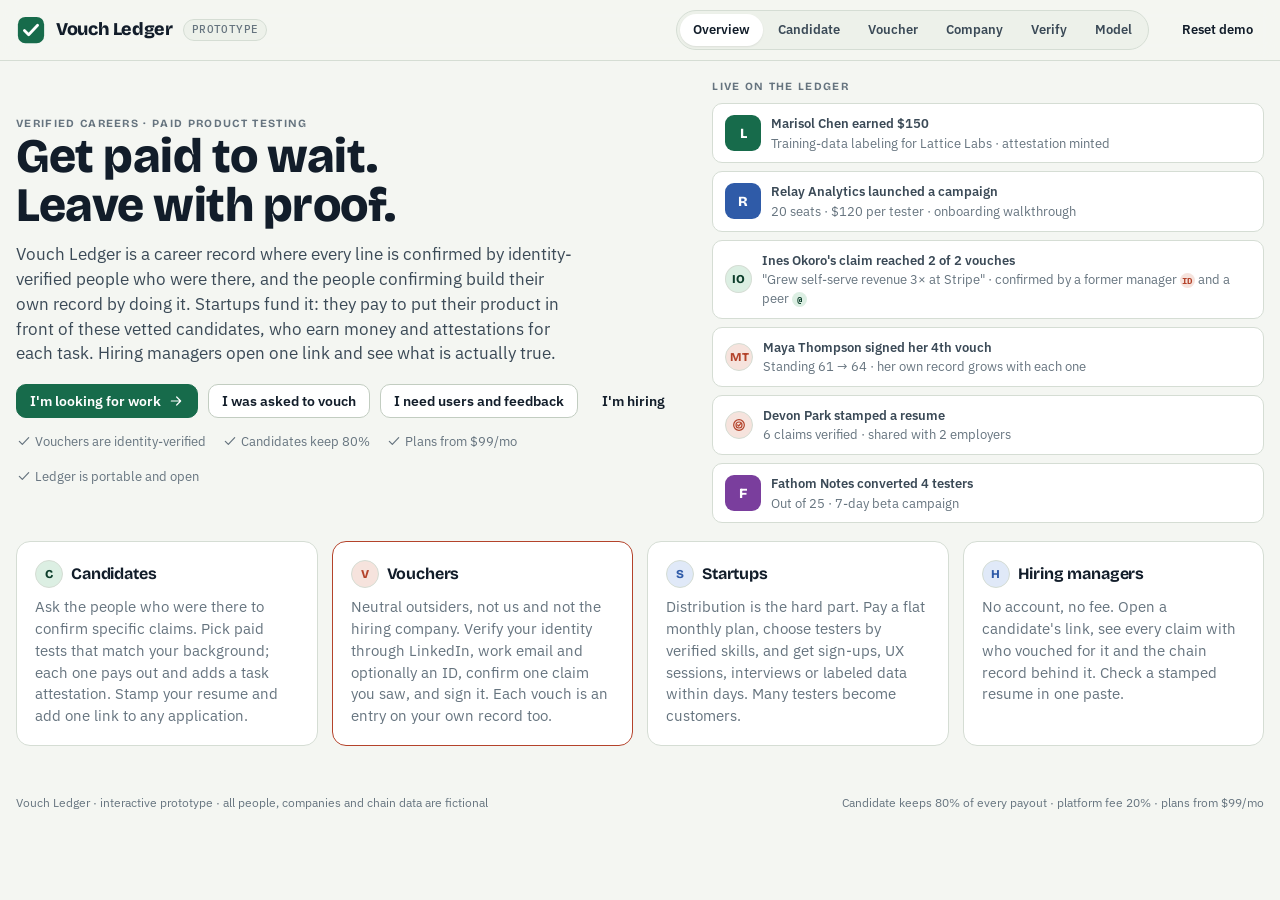
==== commit edfce4f6: "Make external identity-verified vouching the primary layer Add a Voucher persona with a request inbo" ====
--- a/prototypes/vouch-ledger/index.html
+++ b/prototypes/vouch-ledger/index.html
@@ -93,8 +93,9 @@
   .rail{position:static;flex-direction:row;overflow-x:auto;gap:6px;padding-bottom:4px;scrollbar-width:none}
   .rail button{white-space:nowrap;width:auto;border:1px solid var(--line);background:var(--surface-2)}
   .rail .sep,.rail-note{display:none}
-  .roles{margin-left:0;width:100%;justify-content:space-between}
-  .roles button{flex:1;padding:6px 6px;font-size:12.5px}
+  .roles{margin-left:0;width:100%;overflow-x:auto;scrollbar-width:none;justify-content:flex-start}
+  .roles::-webkit-scrollbar{display:none}
+  .roles button{flex:none;padding:6px 10px;font-size:12.5px}
   .who .name{display:none}
   .page-head .kpi{align-items:flex-start!important;text-align:left!important}
 }
@@ -108,8 +109,8 @@
 .g3{grid-template-columns:repeat(3,minmax(0,1fr))}
 .g4{grid-template-columns:repeat(4,minmax(0,1fr))}
 .split{display:grid;grid-template-columns:minmax(0,1.6fr) minmax(0,1fr);gap:18px;align-items:start}
-@media (max-width:1000px){.g4{grid-template-columns:repeat(2,minmax(0,1fr))}.split{grid-template-columns:1fr}}
-@media (max-width:600px){.g3,.g2,.g4{grid-template-columns:1fr}}
+@media (max-width:1000px){.g4{grid-template-columns:repeat(2,minmax(0,1fr))}.split{grid-template-columns:minmax(0,1fr)}}
+@media (max-width:600px){.g3,.g2,.g4{grid-template-columns:minmax(0,1fr)}}
 .row{display:flex;align-items:center;gap:10px;flex-wrap:wrap}
 .between{justify-content:space-between}
 .stack{display:flex;flex-direction:column;gap:10px}
@@ -180,6 +181,7 @@
 .entry .ic.task{background:var(--info-soft);color:var(--info)}
 .entry .ic.claim{background:var(--seal-soft);color:var(--seal)}
 .entry .ic.endorse{background:var(--warn-soft);color:var(--warn)}
+.entry .ic.vouch{background:var(--seal-soft);color:var(--seal)}
 .entry .t{font-weight:600}
 .entry .m{font-size:12.5px;color:var(--muted);margin-top:2px}
 .entry .proof{margin-top:8px;display:flex;gap:6px;flex-wrap:wrap;align-items:center}
@@ -257,6 +259,33 @@
 .tick{display:flex;gap:10px;align-items:center;padding:10px 12px;border:1px solid var(--line);border-radius:10px;background:var(--surface);font-size:13px}
 .tick .who{font-weight:600}
 @media (prefers-reduced-motion: reduce){*{animation:none!important;transition:none!important}}
+.vchip{display:inline-flex;align-items:center;gap:6px;border:1px solid var(--line);background:var(--surface);border-radius:999px;padding:2px 8px 2px 2px;font-size:12px;color:var(--ink-2)}
+.vchip .avatar{width:20px;height:20px;font-size:9px}
+.vchip .badges{display:inline-flex;gap:2px}
+.vb{display:inline-grid;place-items:center;width:15px;height:15px;border-radius:50%;font-size:9px;font-weight:700;font-family:var(--mono);line-height:1}
+.vb.li{background:var(--info-soft);color:var(--info)}
+.vb.em{background:var(--accent-soft);color:var(--accent-ink)}
+.vb.id{background:var(--seal-soft);color:var(--seal)}
+.vb.off{background:var(--surface-3);color:var(--muted);opacity:.6}
+.voucher{display:grid;grid-template-columns:auto minmax(0,1fr) auto;gap:12px;align-items:center;padding:12px 0;border-bottom:1px solid var(--line)}
+.voucher:last-child{border-bottom:0}
+.tier{display:flex;gap:8px;align-items:center;font-size:12.5px;padding:8px 10px;border:1px solid var(--line);border-radius:9px;background:var(--surface-2)}
+.tier b{font-family:var(--mono);font-size:11px;min-width:34px}
+.breakdown{display:grid;gap:8px;margin-top:10px}
+.breakdown .b{display:grid;grid-template-columns:150px 1fr 36px;gap:10px;align-items:center;font-size:12.5px}
+.breakdown .b .bar{height:8px}
+.breakdown .b .bar > i.v{background:var(--seal)}
+.breakdown .b .bar > i.c{background:var(--info)}
+.breakdown .b .bar > i.t{background:var(--accent)}
+.breakdown .b .bar > i.d{background:var(--muted)}
+.req{border:1px solid var(--line);border-radius:12px;padding:14px;display:flex;flex-direction:column;gap:8px;background:var(--surface)}
+.req.done{background:var(--surface-2)}
+.req .ctx{font-size:13px;color:var(--ink-2);background:var(--surface-2);border-radius:8px;padding:8px 10px;border-left:3px solid var(--line-2)}
+.radio{display:flex;flex-direction:column;gap:6px}
+.radio label{display:flex;gap:10px;align-items:flex-start;border:1px solid var(--line);border-radius:9px;padding:9px 11px;cursor:pointer;font-size:13.5px}
+.radio label:has(input:checked){border-color:var(--accent);background:var(--accent-soft)}
+.radio input{margin-top:3px;width:auto;flex:none}
+.radio label > span{flex:1;min-width:0}
 .footer{max-width:1280px;margin:0 auto;padding:0 16px 32px;font-size:12px;color:var(--muted);display:flex;gap:12px;flex-wrap:wrap;justify-content:space-between}
 </style>
 </head>
@@ -277,6 +306,7 @@
     <div class="roles" role="tablist" aria-label="Choose a perspective">
       <button data-role="home" role="tab">Overview</button>
       <button data-role="candidate" role="tab">Candidate</button>
+      <button data-role="voucher" role="tab">Voucher</button>
       <button data-role="company" role="tab">Company</button>
       <button data-role="verify" role="tab">Verify</button>
       <button data-role="model" role="tab">Model</button>
@@ -301,7 +331,7 @@
    Vouch Ledger prototype — single-file, in-memory state with
    optional localStorage persistence. Everything here is fictional.
    ============================================================ */
-const KEY='vouch-ledger-proto-v3';
+const KEY='vouch-ledger-proto-v4';
 const uid=()=>Math.random().toString(36).slice(2,9);
 const hex=(n)=>Array.from({length:n},()=>'0123456789abcdef'[Math.floor(Math.random()*16)]).join('');
 const shortHash=(h)=>h.slice(0,6)+'…'+h.slice(-4);
@@ -325,16 +355,35 @@
     oppFilter:'all',
     candidate:{name:'Alex Rivera',title:'Senior Product Designer',loc:'Austin, TX',handle:'alex-rivera',did:'did:vouch:0x8f3a19c4e2b7d0a6f15c21e',joined:daysAgo(212)},
     ledger:[
-      {id:'a1',kind:'claim',title:'Led checkout redesign that lifted activation 18% at Loom',by:'Vouched by Priya Natarajan (manager) and Daniel Okafor (peer)',date:daysAgo(160),tx:'0x7c1f0a9e3b2d4c5f6a7b8c9d0e1f2a3b4c5d6e7f8091a2b3c4d5e6f708192a3b',block:18391204,status:'verified',weight:14,vouches:2},
-      {id:'a2',kind:'skill',title:'Figma prototyping · advanced',by:'Attested by Priya Natarajan, Head of Design, Loom',date:daysAgo(158),tx:'0x91be2c7d4e5f60718293a4b5c6d7e8f9011223344556677889900aabbccddeef',block:18391877,status:'verified',weight:10},
-      {id:'a3',kind:'endorse',title:'Design systems',by:'Endorsed by Daniel Okafor, Staff Designer, Loom',date:daysAgo(151),tx:'0x3a4b5c6d7e8f9011223344556677889900aabbccddeeff00112233445566778',block:18402210,status:'verified',weight:6},
+      {id:'a1',kind:'claim',title:'Led checkout redesign that lifted activation 18% at Loom',by:'Vouched by Priya Natarajan (manager) and Daniel Okafor (peer)',date:daysAgo(160),tx:'0x7c1f0a9e3b2d4c5f6a7b8c9d0e1f2a3b4c5d6e7f8091a2b3c4d5e6f708192a3b',block:18391204,status:'verified',weight:14,vouches:2,vouchedBy:['priya','daniel']},
+      {id:'a2',kind:'skill',title:'Figma prototyping · advanced',by:'Attested by Priya Natarajan, Head of Design, Loom',date:daysAgo(158),tx:'0x91be2c7d4e5f60718293a4b5c6d7e8f9011223344556677889900aabbccddeef',block:18391877,status:'verified',weight:10,attester:'priya'},
+      {id:'a3',kind:'endorse',title:'Design systems',by:'Endorsed by Daniel Okafor, Staff Designer, Loom',date:daysAgo(151),tx:'0x3a4b5c6d7e8f9011223344556677889900aabbccddeeff00112233445566778',block:18402210,status:'verified',weight:6,attester:'daniel'},
       {id:'a4',kind:'task',title:'Import workflow usability test · 30 min',by:'Completed for Quill CRM · paid $60',date:daysAgo(74),tx:'0x5d6e7f8091a2b3c4d5e6f708192a3b4c5d6e7f8091a2b3c4d5e6f708192a3b4c',block:18866321,status:'verified',weight:8,payout:60,company:'quill'},
       {id:'a5',kind:'task',title:'Labeled 200 UI screenshots for training data',by:'Completed for Lattice Labs · paid $150 · accuracy 97%',date:daysAgo(61),tx:'0xa2b3c4d5e6f708192a3b4c5d6e7f8091a2b3c4d5e6f708192a3b4c5d6e7f8091',block:18942018,status:'verified',weight:9,payout:150,company:'lattice'},
       {id:'a6',kind:'skill',title:'User research synthesis',by:'Attested by Relay Analytics after onboarding walkthrough + interview',date:daysAgo(55),tx:'0xc4d5e6f708192a3b4c5d6e7f8091a2b3c4d5e6f708192a3b4c5d6e7f8091a2b3',block:18977450,status:'verified',weight:9},
       {id:'a7',kind:'task',title:'Onboarding walkthrough + 20-min interview',by:'Completed for Relay Analytics · paid $120',date:daysAgo(55),tx:'0xe6f708192a3b4c5d6e7f8091a2b3c4d5e6f708192a3b4c5d6e7f8091a2b3c4d5',block:18977452,status:'verified',weight:8,payout:120,company:'relay'},
-      {id:'a8',kind:'claim',title:'Shipped Cadence Health mobile app 0→1 (iOS + Android)',by:'1 of 2 vouches received · Maya Thompson (Eng lead) pending',date:daysAgo(20),tx:'0x0819a2b3c4d5e6f708192a3b4c5d6e7f8091a2b3c4d5e6f708192a3b4c5d6e7f',block:19218830,status:'pending',weight:4,vouches:1},
+      {id:'a8',kind:'claim',title:'Shipped Cadence Health mobile app 0→1 (iOS + Android)',by:'1 of 2 vouches · Samir Haddad confirmed, Maya Thompson pending',date:daysAgo(20),tx:'0x0819a2b3c4d5e6f708192a3b4c5d6e7f8091a2b3c4d5e6f708192a3b4c5d6e7f',block:19218830,status:'pending',weight:4,vouches:1,vouchedBy:['sam'],pendingFrom:['maya']},
       {id:'a9',kind:'credential',title:'NN/g UX Certification',by:'Self-attested · certificate document hash anchored',date:daysAgo(12),tx:'0x2a3b4c5d6e7f8091a2b3c4d5e6f708192a3b4c5d6e7f8091a2b3c4d5e6f70819',block:19275112,status:'verified',weight:3},
+      {id:'a10',kind:'claim',title:'Ran a 40-session usability program for Tandem as a contractor',by:'Vouched by Jules Ferreira (client)',date:daysAgo(33),tx:'0x6c7d8e9f0a1b2c3d4e5f60718293a4b5c6d7e8f90a1b2c3d4e5f60718293a4b5',block:19140077,status:'verified',weight:8,vouches:1,vouchedBy:['jules']},
     ],
+    vouchers:{
+      priya:{id:'priya',name:'Priya Natarajan',title:'Head of Design, Loom',rel:'Former manager',li:true,em:true,gov:true,standing:84,given:12,disputes:0},
+      daniel:{id:'daniel',name:'Daniel Okafor',title:'Staff Designer, Loom',rel:'Former peer',li:true,em:true,gov:false,standing:79,given:7,disputes:0},
+      jules:{id:'jules',name:'Jules Ferreira',title:'Founder, Tandem',rel:'Former client',li:true,em:true,gov:true,standing:72,given:5,disputes:0},
+      maya:{id:'maya',name:'Maya Thompson',title:'Engineering Lead, Cadence Health',rel:'Former cross-functional lead',li:true,em:true,gov:false,standing:61,given:3,disputes:0},
+      sam:{id:'sam',name:'Samir Haddad',title:'VP Product, Cadence Health',rel:'Former skip-level',li:true,em:false,gov:false,standing:44,given:1,disputes:0},
+    },
+    requests:[
+      {id:'r1',to:'maya',from:'Alex Rivera',fromHandle:'alex-rivera',fromTitle:'Senior Product Designer',claimId:'a8',claim:'Shipped Cadence Health mobile app 0→1 (iOS + Android)',context:'We worked together at Cadence 2020–2022. You led the mobile engineering team; I was design lead on the app from the first prototype to the App Store launch.',rel:'Cross-functional lead',status:'pending',sent:daysAgo(20),others:'Samir Haddad (VP Product) has already confirmed'},
+      {id:'r2',to:'maya',from:'Devon Park',fromHandle:'devon-park',fromTitle:'Ops lead',claimId:null,claim:'Wrote the Cadence Health support operations playbook',context:'You reviewed the escalation section in 2021 and we shipped it together with the on-call rotation.',rel:'Peer',status:'pending',sent:daysAgo(2),others:'No other vouches yet'},
+      {id:'r3',to:'maya',from:'Tomas Lindqvist',fromHandle:'tomas-lindqvist',fromTitle:'Data analyst',claimId:null,claim:'Owned analytics for the Cadence patient portal',context:'',rel:'Report',status:'confirmed',sent:daysAgo(40),others:''},
+    ],
+    voucherLedger:[
+      {id:'v1',kind:'vouch',title:'Vouched for Tomas Lindqvist · portal analytics ownership',by:'Signed with verified identity · no dispute',date:daysAgo(40),tx:'0x'+'ab12'.repeat(16),block:19061120,status:'verified',weight:4},
+      {id:'v2',kind:'vouch',title:'Vouched for Ines Okoro · shipped billing migration',by:'Signed with verified identity · no dispute',date:daysAgo(88),tx:'0x'+'cd34'.repeat(16),block:18821004,status:'verified',weight:4},
+      {id:'v3',kind:'skill',title:'Mobile engineering leadership',by:'Attested by Samir Haddad, VP Product, Cadence Health',date:daysAgo(120),tx:'0x'+'ef56'.repeat(16),block:18640901,status:'verified',weight:10},
+    ],
+    vView2:'inbox',
     opps:[
       {id:'o1',company:'relay',title:'Onboarding walkthrough + 20-min feedback interview',type:'UX walkthrough + interview',pay:120,time:'45 min',seats:6,total:20,issues:['Task attestation','Skill: product feedback'],needs:['Product design','B2B SaaS'],match:94,desc:'Set up a workspace from a blank account, connect a sample data source, and build one dashboard. Then a 20-minute call with our PM.',steps:['Create account with your Vouch invite link','Connect the sample data source','Build one dashboard and share it','Complete the 20-minute interview'],state:'open'},
       {id:'o2',company:'fathom',title:'7-day beta usage with daily check-in',type:'Beta usage + feedback',pay:85,time:'7 days · ~10 min/day',seats:12,total:25,issues:['Task attestation','Endorsement: written feedback'],needs:['Knowledge work','Meetings weekly'],match:88,desc:'Use Fathom for your real meetings for a week. Answer a 3-question check-in each day. Includes 3 months free after.',steps:['Install the desktop app','Record at least 5 meetings','Submit 7 daily check-ins','Rate summaries against your own notes'],state:'active',progress:[true,true,false,false],started:daysAgo(4)},
@@ -375,7 +424,7 @@
 }
 
 let S=load();
-function load(){try{const raw=localStorage.getItem(KEY);if(raw){const p=JSON.parse(raw);if(p&&p.ledger)return p;}}catch(e){}return seed();}
+function load(){try{const raw=localStorage.getItem(KEY);if(raw){const p=JSON.parse(raw);if(p&&p.ledger&&p.vouchers)return p;}}catch(e){}return seed();}
 function save(){try{localStorage.setItem(KEY,JSON.stringify(S));}catch(e){}}
 function set(fn){fn(S);save();render();}
 
@@ -412,7 +461,8 @@
   x:'<svg class="i" viewBox="0 0 24 24"><path d="M6 6l12 12M18 6L6 18"/></svg>',
 };
 const KIND_ICON={claim:I.doc,skill:I.spark,endorse:I.star,task:I.check,credential:I.shield};
-const KIND_LABEL={claim:'Resume claim',skill:'Skill attestation',endorse:'Endorsement',task:'Paid task',credential:'Credential'};
+const KIND_LABEL={claim:'Resume claim',skill:'Skill attestation',endorse:'Endorsement',task:'Paid task',credential:'Credential',vouch:'Vouch given'};
+KIND_ICON.vouch=I.users;
 
 function sealSVG(cls='seal',text='VOUCH LEDGER · VERIFIED · ON-CHAIN · ',color='var(--seal)'){
   return `<svg class="${cls}" viewBox="0 0 120 120" aria-hidden="true">
@@ -429,6 +479,17 @@
   for(let y=0;y<n;y++)for(let x=0;x<n;x++){h=(h*1103515245+12345)>>>0;const corner=(x<3&&y<3)||(x>n-4&&y<3)||(x<3&&y>n-4);if(corner||((h>>16)&1))s+=`<rect x="${x}" y="${y}" width="1" height="1"/>`;}
   return `<svg class="qr" viewBox="0 0 ${n} ${n}" fill="currentColor" aria-hidden="true">${s}</svg>`;
 }
+const initials=(n)=>n.split(' ').map(x=>x[0]).join('').slice(0,2);
+function idBadges(v,full=false){
+  const b=(on,cls,ch,label)=>`<span class="vb ${on?cls:'off'}" title="${label}${on?' verified':' not verified'}">${ch}</span>`;
+  const out=b(v.li,'li','in','LinkedIn')+b(v.em,'em','@','Work email')+b(v.gov,'id','ID','Government ID');
+  return full?`<span class="row" style="gap:6px;font-size:12px">${['LinkedIn','Work email','Gov ID'].map((l,i)=>`<span class="row" style="gap:4px;color:${[v.li,v.em,v.gov][i]?'var(--ink-2)':'var(--muted)'}">${[b(v.li,'li','in','LinkedIn'),b(v.em,'em','@','Work email'),b(v.gov,'id','ID','Government ID')][i]}${l}</span>`).join('')}</span>`:`<span class="badges">${out}</span>`;
+}
+const tierOf=(v)=>v.gov&&v.li&&v.em?'Tier 3 · identity + employment':v.li&&v.em?'Tier 2 · employment verified':v.li?'Tier 1 · profile only':'Unverified';
+function vchip(id,pending=false){const v=S.vouchers[id];if(!v)return '';return `<span class="vchip" style="${pending?'opacity:.6;border-style:dashed':''}" title="${v.title} · standing ${v.standing}"><span class="avatar">${initials(v.name)}</span>${v.name.split(' ')[0]}${idBadges(v)}${pending?'<span class="muted">pending</span>':''}</span>`;}
+function vouchChips(e){const a=[];(e.vouchedBy||[]).forEach(id=>a.push(vchip(id)));if(e.attester)a.push(vchip(e.attester));(e.pendingFrom||[]).forEach(id=>a.push(vchip(id,true)));return a.join('');}
+function strengthParts(){const w=e=>e.status==='verified'?e.weight:Math.round(e.weight/2);const sum=k=>S.ledger.filter(e=>k.includes(e.kind)).reduce((a,e)=>a+w(e),0);return [['External vouches',sum(['claim','endorse'])+S.ledger.filter(e=>e.kind==='skill'&&e.attester).reduce((a,e)=>a+w(e),0),'v'],['Company attestations',S.ledger.filter(e=>e.kind==='skill'&&!e.attester).reduce((a,e)=>a+w(e),0),'c'],['Paid tasks',sum(['task']),'t'],['Credentials + stamp',sum(['credential'])+(S.stamped?3:0),'d']];}
+function breakdown(){const parts=strengthParts();const tot=Math.max(1,parts.reduce((a,p)=>a+p[1],0));return `<div class="breakdown">${parts.map(p=>`<div class="b"><span class="muted">${p[0]}</span><div class="bar"><i class="${p[2]}" style="width:${p[1]/tot*100}%"></i></div><b class="num" style="text-align:right">${p[1]}</b></div>`).join('')}</div>`;}
 const logo=(k)=>{const c=co(k);return `<div class="logo" style="background:${c.color}">${c.initial}</div>`;};
 const pillStatus=(s)=>s==='verified'?`<span class="pill good">${I.check} Verified</span>`:s==='pending'?`<span class="pill warn"><span class="dot"></span> Pending vouch</span>`:`<span class="pill neutral">Unverified</span>`;
 
@@ -443,29 +504,31 @@
    ============================================================ */
 const RAILS={
   home:[],
-  candidate:[['dashboard','Home',I.grid],['opps','Paid tests',I.coin],['ledger','My ledger',I.shield],['resume','Resume stamping',I.seal],['apply','Apply links',I.link],['wallet','Earnings',I.wallet]],
+  candidate:[['dashboard','Home',I.grid],['opps','Paid tests',I.coin],['ledger','My ledger',I.shield],['vouches','Vouches',I.users],['resume','Resume stamping',I.seal],['apply','Apply links',I.link],['wallet','Earnings',I.wallet]],
+  voucher:[['inbox','Requests',I.doc],['record','My record',I.shield],['how','How vouching works',I.spark]],
   company:[['dashboard','Overview',I.grid],['campaigns','Campaigns',I.chart],['pool','Tester pool',I.users],['billing','Plan & billing',I.wallet]],
   verify:[['profile','Public profile',I.shield],['stamp','Check a stamp',I.seal]],
   model:[['flywheel','Flywheel',I.spark],['revenue','Revenue math',I.chart],['pricing','Pricing',I.wallet]],
 };
-function curView(){return S.role==='candidate'?S.cView:S.role==='company'?S.coView:S.role==='verify'?S.vView:S.mView;}
-function setView(v){set(s=>{if(s.role==='candidate')s.cView=v;else if(s.role==='company')s.coView=v;else if(s.role==='verify')s.vView=v;else s.mView=v;});window.scrollTo({top:0,behavior:'smooth'});}
+function curView(){return S.role==='candidate'?S.cView:S.role==='voucher'?S.vView2:S.role==='company'?S.coView:S.role==='verify'?S.vView:S.mView;}
+function setView(v){set(s=>{if(s.role==='candidate')s.cView=v;else if(s.role==='voucher')s.vView2=v;else if(s.role==='company')s.coView=v;else if(s.role==='verify')s.vView=v;else s.mView=v;});window.scrollTo({top:0,behavior:'smooth'});}
 
 function render(){
   document.querySelectorAll('.roles button').forEach(b=>b.classList.toggle('on',b.dataset.role===S.role));
   const who=document.getElementById('who');
-  who.innerHTML=S.role==='company'?`<div class="avatar co">R</div><span class="name">Relay Analytics · Growth plan</span>`:S.role==='candidate'?`<div class="avatar">AR</div><span class="name">${S.candidate.name}</span>`:S.role==='verify'?`<span class="pill info">Viewing as hiring manager</span>`:'';
+  who.innerHTML=S.role==='company'?`<div class="avatar co">R</div><span class="name">Relay Analytics · Growth plan</span>`:S.role==='candidate'?`<div class="avatar">AR</div><span class="name">${S.candidate.name}</span>`:S.role==='verify'?`<span class="pill info">Viewing as hiring manager</span>`:S.role==='voucher'?`<div class="avatar" style="background:var(--seal-soft);color:var(--seal)">MT</div><span class="name">Maya Thompson · voucher</span>`:'';
   const rail=document.getElementById('rail');const items=RAILS[S.role];
   const layout=document.getElementById('layout');
   layout.style.gridTemplateColumns=items.length?'' :'1fr';
   rail.hidden=!items.length;
-  const counts={opps:S.opps.filter(o=>o.state==='open').length,campaigns:S.campaigns.filter(c=>c.status==='live').length,ledger:S.ledger.length};
+  const counts={inbox:S.requests.filter(r=>r.status==='pending').length,vouches:S.requests.filter(r=>r.status==='pending'&&r.fromHandle==='alex-rivera').length,opps:S.opps.filter(o=>o.state==='open').length,campaigns:S.campaigns.filter(c=>c.status==='live').length,ledger:S.ledger.length};
   rail.innerHTML=items.map(([k,l,ic])=>`<button data-view="${k}" class="${curView()===k?'on':''}">${ic}<span>${l}</span>${counts[k]?`<span class="cnt">${counts[k]}</span>`:''}</button>`).join('')+
     (S.role==='candidate'?`<div class="sep"></div><div class="rail-note">Everything on your ledger is portable. Export it, or point employers to <span class="mono">vouch.id/m/${S.candidate.handle}</span>.</div>`:'')+
+    (S.role==='voucher'?`<div class="sep"></div><div class="rail-note">You vouch as a verified person. Every vouch is signed with your identity and lands on both ledgers.</div>`:'')+
     (S.role==='company'?`<div class="sep"></div><div class="rail-note">${S.company.seatsTotal-S.company.seatsUsed} of ${S.company.seatsTotal} tester seats left this cycle. Renews ${fmtDate(S.company.renews)}.</div>`:'');
   const main=document.getElementById('main');
   const v=curView();
-  main.innerHTML=S.role==='home'?vHome():S.role==='candidate'?({dashboard:vCandDash,opps:vOpps,ledger:vLedger,resume:vResume,apply:vApply,wallet:vWallet}[v])():S.role==='company'?({dashboard:vCoDash,campaigns:vCampaigns,pool:vPool,billing:vBilling}[v])():S.role==='verify'?({profile:vPublic,stamp:vStampCheck}[v])():({flywheel:vFlywheel,revenue:vRevenue,pricing:vPricing}[v])();
+  main.innerHTML=S.role==='home'?vHome():S.role==='candidate'?({dashboard:vCandDash,opps:vOpps,ledger:vLedger,vouches:vVouches,resume:vResume,apply:vApply,wallet:vWallet}[v])():S.role==='voucher'?({inbox:vInbox,record:vRecord,how:vHow}[v])():S.role==='company'?({dashboard:vCoDash,campaigns:vCampaigns,pool:vPool,billing:vBilling}[v])():S.role==='verify'?({profile:vPublic,stamp:vStampCheck}[v])():({flywheel:vFlywheel,revenue:vRevenue,pricing:vPricing}[v])();
   const tok=S.role==='home'?'overview':`${S.role}-${v}`;
   if(location.hash!=='#'+tok)history.replaceState(null,'','#'+tok);
 }
@@ -477,27 +540,30 @@
     <div class="hero">
       <div class="eyebrow">Verified careers · paid product testing</div>
       <h1>Get paid to wait. Leave with proof.</h1>
-      <p class="lead">Vouch Ledger turns a job search into paid work that builds a verifiable record. Startups pay to put their product in front of real, vetted people. Candidates earn money and on-chain attestations for the tasks they complete. Hiring managers open one link and see what is actually true.</p>
+      <p class="lead">Vouch Ledger is a career record where every line is confirmed by identity-verified people who were there, and the people confirming build their own record by doing it. Startups fund it: they pay to put their product in front of these vetted candidates, who earn money and attestations for each task. Hiring managers open one link and see what is actually true.</p>
       <div class="row" style="margin-top:18px">
         <button class="btn primary" data-go="candidate">I'm looking for work ${I.arrow}</button>
+        <button class="btn" data-go="voucher">I was asked to vouch</button>
         <button class="btn" data-go="company">I need users and feedback</button>
         <button class="btn ghost" data-go="verify">I'm hiring</button>
       </div>
       <div class="row small muted" style="margin-top:14px;gap:16px">
-        <span>${I.check} Candidates keep 80%</span><span>${I.check} Plans from $99/mo</span><span>${I.check} Ledger is portable and open</span>
+        <span>${I.check} Vouchers are identity-verified</span><span>${I.check} Candidates keep 80%</span><span>${I.check} Plans from $99/mo</span><span>${I.check} Ledger is portable and open</span>
       </div>
     </div>
     <div class="ticker" aria-label="Recent ledger activity">
       <div class="eyebrow">Live on the ledger</div>
       <div class="tick">${logo('lattice')}<div><div class="who">Marisol Chen earned $150</div><div class="small muted">Training-data labeling for Lattice Labs · attestation minted</div></div></div>
       <div class="tick">${logo('relay')}<div><div class="who">Relay Analytics launched a campaign</div><div class="small muted">20 seats · $120 per tester · onboarding walkthrough</div></div></div>
-      <div class="tick"><div class="avatar">IO</div><div><div class="who">Ines Okoro's claim was vouched</div><div class="small muted">"Grew self-serve revenue 3× at Stripe" · 2 of 2 vouches</div></div></div>
+      <div class="tick"><div class="avatar">IO</div><div><div class="who">Ines Okoro's claim reached 2 of 2 vouches</div><div class="small muted">"Grew self-serve revenue 3× at Stripe" · confirmed by a former manager <span class="vb id">ID</span> and a peer <span class="vb em">@</span></div></div></div>
+      <div class="tick"><div class="avatar" style="background:var(--seal-soft);color:var(--seal)">MT</div><div><div class="who">Maya Thompson signed her 4th vouch</div><div class="small muted">Standing 61 → 64 · her own record grows with each one</div></div></div>
       <div class="tick"><div class="avatar" style="background:var(--seal-soft);color:var(--seal)">${I.seal}</div><div><div class="who">Devon Park stamped a resume</div><div class="small muted">6 claims verified · shared with 2 employers</div></div></div>
       <div class="tick">${logo('fathom')}<div><div class="who">Fathom Notes converted 4 testers</div><div class="small muted">Out of 25 · 7-day beta campaign</div></div></div>
     </div>
   </section>
-  <section class="grid g3">
-    <div class="card"><div class="row" style="gap:8px"><div class="avatar">C</div><h3>Candidates</h3></div><p class="muted" style="margin-top:8px">Pick paid tests that match your background. Each one you finish pays out and writes a task attestation to your ledger. Your resume claims get vouched by real people. Stamp your resume and add one link to any application.</p></div>
+  <section class="grid g4">
+    <div class="card"><div class="row" style="gap:8px"><div class="avatar">C</div><h3>Candidates</h3></div><p class="muted" style="margin-top:8px">Ask the people who were there to confirm specific claims. Pick paid tests that match your background; each one pays out and adds a task attestation. Stamp your resume and add one link to any application.</p></div>
+    <div class="card" style="border-color:var(--seal)"><div class="row" style="gap:8px"><div class="avatar" style="background:var(--seal-soft);color:var(--seal)">V</div><h3>Vouchers</h3></div><p class="muted" style="margin-top:8px">Neutral outsiders, not us and not the hiring company. Verify your identity through LinkedIn, work email and optionally an ID, confirm one claim you saw, and sign it. Each vouch is an entry on your own record too.</p></div>
     <div class="card"><div class="row" style="gap:8px"><div class="avatar co">S</div><h3>Startups</h3></div><p class="muted" style="margin-top:8px">Distribution is the hard part. Pay a flat monthly plan, choose testers by verified skills, and get sign-ups, UX sessions, interviews or labeled data within days. Many testers become customers.</p></div>
     <div class="card"><div class="row" style="gap:8px"><div class="avatar" style="background:var(--info-soft);color:var(--info)">H</div><h3>Hiring managers</h3></div><p class="muted" style="margin-top:8px">No account, no fee. Open a candidate's link, see every claim with who vouched for it and the chain record behind it. Check a stamped resume in one paste.</p></div>
   </section>`;
@@ -532,7 +598,12 @@
     </div>
     <div class="stack" style="gap:18px">
       <div class="card">
-        <div class="strength">${strengthRing()}<div><h3>Ledger strength</h3><p class="small muted" style="margin-top:4px">Weighted by verified claims, attester reputation and task history. Stronger ledgers get matched to higher-paying tests first.</p><div class="row small" style="margin-top:10px;gap:14px"><span>${I.arrow} Get Maya to vouch <b>+4</b></span>${S.stamped?'':`<span>${I.arrow} Stamp resume <b>+3</b></span>`}</div></div></div>
+        <div class="strength">${strengthRing()}<div><h3>Ledger strength</h3><p class="small muted" style="margin-top:4px">Most of the weight comes from identity-verified people who were there, not from us.</p>${breakdown()}<div class="row small" style="margin-top:10px;gap:14px">${S.ledger.find(e=>e.id==='a8').status==='pending'?`<span>${I.arrow} Get Maya to vouch <b>+4</b></span>`:''}${S.stamped?'':`<span>${I.arrow} Stamp resume <b>+3</b></span>`}</div></div></div>
+      </div>
+      <div class="card">
+        <div class="row between"><h3>Your vouchers</h3><button class="btn sm ghost" data-view="vouches">All ${I.arrow}</button></div>
+        <div class="row" style="gap:6px;margin-top:8px">${Object.keys(S.vouchers).filter(k=>S.ledger.some(e=>(e.vouchedBy||[]).includes(k)||e.attester===k)).map(k=>vchip(k)).join('')}</div>
+        <p class="small muted" style="margin-top:8px">${S.requests.filter(r=>r.fromHandle==='alex-rivera'&&r.status==='pending').length} request waiting on a reply. Vouchers are verified through LinkedIn, work email and optionally government ID before their signature counts.</p>
       </div>
       <div class="card">
         <h3>Your public link</h3>
@@ -588,7 +659,8 @@
   return `<div class="entry ${e.isNew?'new':''}" id="e-${e.id}">
     <div class="ic ${e.kind}">${KIND_ICON[e.kind]||I.shield}</div>
     <div><div class="t">${e.title}</div><div class="m">${KIND_LABEL[e.kind]} · ${e.by}</div>
-      ${compact?'':`<div class="proof">${pillStatus(e.status)}<span class="hash" title="${e.tx}">tx ${shortHash(e.tx)}</span><span class="small muted">block ${e.block.toLocaleString()}</span>${e.payout?`<span class="pill neutral">${money(e.payout)} paid</span>`:''}${e.kind==='claim'&&e.status==='pending'?`<button class="btn sm" data-nudge="${e.id}">Nudge Maya</button>`:''}</div>`}
+      ${vouchChips(e)?`<div class="row" style="gap:5px;margin-top:6px">${vouchChips(e)}</div>`:''}
+      ${compact?'':`<div class="proof">${pillStatus(e.status)}<span class="hash" title="${e.tx}">tx ${shortHash(e.tx)}</span><span class="small muted">block ${e.block.toLocaleString()}</span>${e.payout?`<span class="pill neutral">${money(e.payout)} paid</span>`:''}${e.kind==='claim'&&e.status==='pending'?`<button class="btn sm" data-nudge="${e.id}">Nudge Maya</button>`:''}${e.kind==='claim'&&e.status==='verified'&&(e.vouches||0)<2?`<button class="btn sm ghost" data-view="vouches">Add a 2nd vouch</button>`:''}</div>`}
     </div>
     <div class="small muted num" style="white-space:nowrap">${fmtDate(e.date)}</div>
   </div>`;
@@ -605,10 +677,153 @@
       <div style="margin-top:8px">${sorted.map(e=>ledgerEntry(e)).join('')}</div>
     </div>
     <div class="stack" style="gap:18px">
-      <div class="card"><div class="strength">${strengthRing()}<div><h3>How strength is computed</h3><ul class="small muted" style="margin:6px 0 0;padding-left:16px;line-height:1.7"><li>Resume claims with 2+ vouches weigh most</li><li>Attester reputation (their own ledger) multiplies</li><li>Paid tasks count once confirmed by the company</li><li>Pending items count at half weight</li></ul></div></div></div>
+      <div class="card"><div class="strength">${strengthRing()}<div><h3>Where strength comes from</h3><p class="small muted" style="margin-top:4px">External, identity-verified vouches carry the most weight. Company attestations and paid tasks add to it; they never replace it.</p></div></div>${breakdown()}<ul class="small muted" style="margin:10px 0 0;padding-left:16px;line-height:1.7"><li>A claim needs 2 independent vouches to reach full weight</li><li>Each voucher's identity tier and standing multiply their vouch</li><li>Managers and clients weigh more than peers; peers more than reports</li><li>Pending items count at half weight</li></ul></div>
       <div class="card"><h3>Identity</h3><div class="proofbox" style="margin-top:10px"><b>handle</b><span>vouch.id/m/${S.candidate.handle}</span><b>did</b><span>${S.candidate.did}</span><b>chain</b><span>Base mainnet · VouchRegistry v2</span><b>since</b><span>${fmtDate(S.candidate.joined)}</span></div><p class="small muted" style="margin-top:10px">Attestations follow the EAS schema, so any wallet or explorer can read them without Vouch Ledger.</p></div>
-      <div class="card"><h3>Ask for a vouch</h3><p class="small muted" style="margin-top:4px">Send a former manager or peer a link. They confirm a specific claim and sign it. No account needed on their side.</p><div class="field" style="margin-top:10px"><label for="vouchClaim">Claim</label><select id="vouchClaim"><option>Shipped Cadence Health mobile app 0→1</option><option>New claim…</option></select></div><div class="field" style="margin-top:8px"><label for="vouchEmail">Their email</label><input id="vouchEmail" placeholder="maya@cadencehealth.com"></div><button class="btn primary sm" style="margin-top:10px;align-self:flex-start" data-askvouch="1">Send vouch request</button></div>
-    </div>
+      <div class="card"><h3>Ask for a vouch</h3><p class="small muted" style="margin-top:4px">Pick a claim and a person who was there. They verify their identity, confirm the specific claim, and sign it. Two minutes on their side, no account required.</p><button class="btn primary sm" style="margin-top:10px" data-view="vouches">${I.users} Request a vouch</button></div>
+    </div>
+  </div>`;
+}
+function vVouches(){
+  const mine=S.requests.filter(r=>r.fromHandle==='alex-rivera');
+  const active=Object.values(S.vouchers).filter(v=>S.ledger.some(e=>(e.vouchedBy||[]).includes(v.id)||e.attester===v.id));
+  const pending=Object.values(S.vouchers).filter(v=>S.ledger.some(e=>(e.pendingFrom||[]).includes(v.id)));
+  const claims=S.ledger.filter(e=>e.kind==='claim');
+  const d=S.reqDraft||{claim:claims.find(c=>(c.vouches||0)<2)?.id||claims[0].id,who:'jules',rel:'Former client'};
+  const who=S.vouchers[d.who];
+  const claim=claims.find(c=>c.id===d.claim);
+  return `
+  <div class="page-head"><div><div class="eyebrow">External verification</div><h1>Vouches</h1><p>People who were there confirm what you did. Every voucher proves who they are first, through LinkedIn, their work email and optionally a government ID. Their signature goes on your ledger and on theirs, so a careless vouch costs them.</p></div>
+    <div class="row"><button class="btn" data-toast="LinkedIn connections imported: 212 people, 41 overlap with your claims">${I.link} Import LinkedIn connections</button></div></div>
+  <div class="split">
+    <div class="stack" style="gap:18px">
+      <div class="card">
+        <div class="row between"><h2>Your vouchers</h2><span class="small muted">${active.length} verified people</span></div>
+        ${active.map(v=>voucherRow(v)).join('')}
+      </div>
+      ${pending.length?`<div class="card"><div class="row between"><h2>Waiting on</h2><span class="pill warn">${pending.length} pending</span></div>${pending.map(v=>voucherRow(v,true)).join('')}</div>`:''}
+      <div class="card">
+        <h2>Requests you sent</h2>
+        <div class="tbl-wrap"><table class="tbl" style="margin-top:6px"><thead><tr><th>To</th><th>Claim</th><th>Sent</th><th>Status</th></tr></thead><tbody>
+        ${mine.map(r=>`<tr><td>${vchip(r.to)}</td><td class="small">${r.claim}</td><td class="small muted num">${fmtDate(r.sent)}</td><td>${r.status==='confirmed'?'<span class="pill good">Confirmed</span>':r.status==='declined'?'<span class="pill bad">Could not confirm</span>':'<span class="pill warn">Pending</span>'}</td></tr>`).join('')}
+        </tbody></table></div>
+      </div>
+    </div>
+    <div class="stack" style="gap:18px">
+      <div class="card">
+        <h3>Request a vouch</h3>
+        <div class="field" style="margin-top:10px"><label for="rqClaim">Which claim?</label><select id="rqClaim" data-rq="claim">${claims.map(c=>`<option value="${c.id}" ${c.id===d.claim?'selected':''}>${c.title}${(c.vouches||0)>=2?' (2/2)':` (${c.vouches||0}/2)`}</option>`).join('')}</select><span class="hint">${claim&&(claim.vouches||0)>=2?'This claim already has full weight. A third vouch adds a little.':'A second independent vouch takes this claim to full weight.'}</span></div>
+        <div class="field" style="margin-top:8px"><label>Who was there?</label><div class="radio">${['jules','priya','daniel','sam','maya'].map(k=>{const v=S.vouchers[k];return `<label><input type="radio" name="rqWho" value="${k}" data-rq="who" ${k===d.who?'checked':''}><span><b>${v.name}</b> <span class="muted small">· ${v.title}</span><div class="row" style="gap:6px;margin-top:3px">${idBadges(v,true)}<span class="mini">standing ${v.standing}</span></div></span></label>`}).join('')}</div><span class="hint">From your LinkedIn overlap at Cadence Health, Loom and Tandem. Or enter an email; they will verify before signing.</span></div>
+        <div class="field" style="margin-top:8px"><label for="rqRel">Your relationship at the time</label><select id="rqRel" data-rq="rel">${['Former manager','Former client','Former peer','Former skip-level','Former cross-functional lead','Former report'].map(r=>`<option ${r===d.rel?'selected':''}>${r}</option>`).join('')}</select><span class="hint">They confirm this too. Manager and client vouches weigh most.</span></div>
+        <div class="note" style="margin-top:10px"><b>${who.name.split(' ')[0]} will see:</b> "Alex says: <i>${claim?claim.title:''}</i>. You were their ${d.rel.toLowerCase().replace('former ','')} at the time. Can you confirm this specific claim?" plus the option to confirm, confirm with edits, or decline.</div>
+        <button class="btn primary" style="margin-top:12px" data-sendreq="1">${I.users} Send request</button>
+      </div>
+      <div class="card"><h3>Identity tiers</h3><div class="stack" style="gap:6px;margin-top:8px">
+        <div class="tier"><b>×1.0</b><span class="vb id">ID</span><span><b style="font-family:var(--body);font-size:12.5px">Tier 3</b> · LinkedIn + work email + government ID</span></div>
+        <div class="tier"><b>×0.8</b><span class="vb em">@</span><span><b style="font-family:var(--body);font-size:12.5px">Tier 2</b> · LinkedIn + work email at the employer named</span></div>
+        <div class="tier"><b>×0.5</b><span class="vb li">in</span><span><b style="font-family:var(--body);font-size:12.5px">Tier 1</b> · LinkedIn profile only, 2+ years old</span></div>
+        <div class="tier"><b>×0</b><span class="vb off">–</span><span>Unverified people cannot vouch</span></div>
+      </div><p class="small muted" style="margin-top:8px">Tier multiplies the base weight of a vouch. Standing (their track record as a voucher) multiplies again, from ×0.6 to ×1.2.</p></div>
+    </div>
+  </div>`;
+}
+function voucherRow(v,pending=false){
+  const what=S.ledger.filter(e=>(e.vouchedBy||[]).includes(v.id)||e.attester===v.id||(pending&&(e.pendingFrom||[]).includes(v.id))).map(e=>e.title);
+  return `<div class="voucher"><div class="avatar" style="width:40px;height:40px;font-size:14px;${pending?'opacity:.6':''}">${initials(v.name)}</div>
+    <div><div class="row" style="gap:8px"><b>${v.name}</b><span class="small muted">${v.title}</span><span class="mini">${v.rel}</span></div>
+      <div class="row" style="gap:10px;margin-top:4px">${idBadges(v,true)}<span class="small muted">${tierOf(v)}</span></div>
+      <div class="small muted" style="margin-top:4px">${pending?'Asked to confirm':'Confirmed'}: ${what.join(' · ')}</div></div>
+    <div class="row" style="gap:10px"><div class="kpi" style="align-items:flex-end"><span class="v" style="font-size:20px">${v.standing}</span><span class="l">standing</span></div>${pending?`<button class="btn sm" data-nudge="${v.id}">Nudge</button>`:''}</div></div>`;
+}
+
+/* ---------- VOUCHER persona (Maya Thompson) ---------- */
+function vInbox(){
+  const me=S.vouchers.maya;
+  const pend=S.requests.filter(r=>r.status==='pending'),done=S.requests.filter(r=>r.status!=='pending');
+  return `
+  <div class="page-head"><div><div class="eyebrow">You were asked to vouch</div><h1>${pend.length} people are waiting on you</h1><p>You are not endorsing a person. You are confirming one specific claim you directly observed. It takes about two minutes, it is signed with your verified identity, and it goes on your record as well as theirs.</p></div>
+    <div class="card tight" style="min-width:220px"><div class="row" style="gap:10px"><div class="avatar" style="background:var(--seal-soft);color:var(--seal)">MT</div><div><b>${me.name}</b><div class="small muted">${me.title}</div></div></div><div class="row" style="gap:10px;margin-top:8px">${idBadges(me,true)}</div><div class="row small muted" style="margin-top:6px;gap:6px"><span>${tierOf(me)}</span><button class="btn sm ghost" style="padding:0 4px" data-toast="ID check opens in a new window (simulated)">Add gov ID for Tier 3</button></div></div></div>
+  <div class="split">
+    <div class="stack">
+      ${pend.map(r=>reqCard(r)).join('')||'<div class="note">Nothing waiting. Nice.</div>'}
+      ${done.length?`<h3 style="margin-top:8px">Answered</h3>${done.map(r=>reqCard(r)).join('')}`:''}
+    </div>
+    <div class="stack" style="gap:18px">
+      <div class="card"><div class="strength"><div class="ring"><svg viewBox="0 0 96 96"><circle cx="48" cy="48" r="42" stroke="var(--surface-3)" stroke-width="8" fill="none"/><circle cx="48" cy="48" r="42" stroke="var(--seal)" stroke-width="8" fill="none" stroke-linecap="round" stroke-dasharray="${2*Math.PI*42}" stroke-dashoffset="${2*Math.PI*42*(1-me.standing/100)}"/></svg><div class="v">${me.standing}<small>STANDING</small></div></div><div><h3>Your standing as a voucher</h3><p class="small muted" style="margin-top:4px">${me.given} vouches given · ${me.disputes} disputed. Standing rises with vouches that hold up and falls if a claim you signed is later contested.</p></div></div></div>
+      <div class="card"><h3>What you get</h3><ul class="small" style="margin:8px 0 0;padding-left:16px;color:var(--ink-2);line-height:1.8"><li>Each vouch is an entry on <b>your</b> ledger, signed and dated.</li><li>Your record shows you as someone whose word holds up, which is worth more than a title.</li><li>People you vouch for can vouch back on claims they saw. Both signatures are public.</li><li>Higher standing means your vouches weigh more for others.</li></ul></div>
+      <div class="card"><h3>Ground rules</h3><ul class="small" style="margin:8px 0 0;padding-left:16px;color:var(--ink-2);line-height:1.8"><li>Only confirm what you directly observed.</li><li>You can edit the wording before you sign.</li><li>"Can't confirm" is private to the requester and never penalises them.</li><li>Vouches are revocable by you, and the revocation is public too.</li></ul></div>
+    </div>
+  </div>`;
+}
+function reqCard(r){
+  const done=r.status!=='pending';
+  return `<div class="req ${done?'done':''}">
+    <div class="row between"><div class="row" style="gap:10px"><div class="avatar">${initials(r.from)}</div><div><b>${r.from}</b> <span class="small muted">· ${r.fromTitle} · asked ${fmtDate(r.sent)}</span><div class="small muted">Says you were their <b>${r.rel.toLowerCase()}</b> at Cadence Health</div></div></div>${done?(r.status==='confirmed'?'<span class="pill good">Confirmed</span>':'<span class="pill neutral">Declined</span>'):'<span class="pill warn">Waiting</span>'}</div>
+    <div style="font-weight:600">"${r.claim}"</div>
+    ${r.context?`<div class="ctx">${r.context}</div>`:''}
+    <div class="row between"><span class="small muted">${r.others}</span>${done?`<button class="btn sm ghost" data-go="verify">See on their public ledger ${I.arrow}</button>`:`<div class="row"><button class="btn sm" data-decline="${r.id}">Can't confirm</button><button class="btn sm primary" data-openvouch="${r.id}">Review & sign</button></div>`}</div>
+  </div>`;
+}
+function vouchModal(id){
+  const r=S.requests.find(x=>x.id===id);const me=S.vouchers.maya;
+  modal(`<div class="row between"><div><div class="eyebrow">Vouch for ${r.from}</div><h2>Confirm one claim</h2></div><button class="btn sm ghost" data-close="1">${I.x}</button></div>
+    <div class="stack" style="gap:12px;margin-top:12px">
+      <div class="field"><label for="vClaimText">The claim (edit the wording if needed)</label><textarea id="vClaimText" rows="2">${r.claim}</textarea></div>
+      <div class="field"><label>Your relationship at the time</label><div class="row"><span class="pill accent">${r.rel}</span><span class="small muted">at Cadence Health, 2020–2022 · matches your LinkedIn</span></div></div>
+      <div class="radio">
+        <label><input type="radio" name="vDec" value="confirm" checked><span><b>I directly observed this and confirm it</b><div class="small muted">Full-weight vouch, signed with your Tier 2 identity</div></span></label>
+        <label><input type="radio" name="vDec" value="partial"><span><b>I confirm it with the edits above</b><div class="small muted">${r.from.split(' ')[0]} sees your wording and can accept it</div></span></label>
+        <label><input type="radio" name="vDec" value="hearsay"><span><b>I heard about it but did not see it myself</b><div class="small muted">Recorded as secondhand at quarter weight</div></span></label>
+      </div>
+      <div class="field"><label for="vNote">Optional note shown on the ledger</label><input id="vNote" placeholder="e.g. Alex ran the design side end to end; we shipped v1 in 9 months."></div>
+      <div class="proofbox"><b>signer</b><span>${me.name} · did:vouch:0x2c…9e41</span><b>tier</b><span>${tierOf(me)}</span><b>standing</b><span>${me.standing} → ${me.standing+3} on sign</span><b>appears on</b><span>${r.from}'s ledger and yours</span><b>revocable</b><span>yes, publicly</span></div>
+    </div>
+    <div class="row between" style="margin-top:16px"><button class="btn ghost" data-close="1">Cancel</button><button class="btn seal" data-signvouch="${r.id}">${I.seal} Sign vouch</button></div>`);
+}
+function signVouch(id){
+  const r=S.requests.find(x=>x.id===id);
+  const text=(document.getElementById('vClaimText')||{}).value||r.claim;
+  const dec=(document.querySelector('input[name="vDec"]:checked')||{}).value||'confirm';
+  const note=(document.getElementById('vNote')||{}).value||'';
+  closeModal();
+  const tx='0x'+hex(64),block=19320000+Math.floor(Math.random()*5000);
+  set(s=>{
+    r.status='confirmed';r.claim=text;
+    const me=s.vouchers.maya;me.given+=1;me.standing=Math.min(100,me.standing+3);
+    s.voucherLedger.unshift({id:uid(),kind:'vouch',title:`Vouched for ${r.from} · ${text.slice(0,48)}${text.length>48?'…':''}`,by:`Signed with verified identity${dec==='hearsay'?' · secondhand':''}${note?' · "'+note+'"':''}`,date:today.toISOString(),tx,block,status:'verified',weight:4,isNew:true});
+    if(r.claimId){const e=s.ledger.find(x=>x.id===r.claimId);if(e){e.title=text;e.pendingFrom=(e.pendingFrom||[]).filter(x=>x!=='maya');e.vouchedBy=[...(e.vouchedBy||[]),'maya'];e.vouches=(e.vouches||0)+1;if(e.vouches>=2){e.status='verified';e.weight=dec==='hearsay'?9:14;}e.by=`Vouched by ${e.vouchedBy.map(k=>s.vouchers[k].name+' ('+s.vouchers[k].rel.replace('Former ','').toLowerCase()+')').join(' and ')}`;e.tx=tx;e.block=block;e.isNew=true;}
+      const t=s.pool.find(x=>x.name===r.from);if(t){t.strength=Math.min(100,t.strength+5);t.att+=1;}}
+  });
+  modal(`<div class="stack" style="gap:12px;align-items:center;text-align:center"><div class="seal-wrap">${sealSVG('seal stamp','VOUCHED · MAYA THOMPSON · TIER 2 · ')}</div><h2>Signed. ${r.from.split(' ')[0]}'s claim ${r.claimId?'is now fully verified':'has its first vouch'}.</h2><p class="small muted">tx ${shortHash(tx)} · block ${block.toLocaleString()} · on both ledgers</p><div class="row"><button class="btn" data-close="1">Back to requests</button><button class="btn primary" data-go="candidate" data-goview="ledger">See it on ${r.from.split(' ')[0]}'s ledger ${I.arrow}</button></div></div>`,{narrow:true});
+}
+function vRecord(){
+  const me=S.vouchers.maya;
+  return `
+  <div class="page-head"><div><div class="eyebrow">Your ledger</div><h1>${me.name}</h1><p>Vouching builds your own record. Every vouch you sign is an entry here, alongside claims and skills others have confirmed for you. Employers see a person whose word has held up ${me.given} times.</p></div><button class="btn" data-copy="https://vouch.id/m/maya-thompson">${I.copy} vouch.id/m/maya-thompson</button></div>
+  <div class="grid g4">
+    <div class="card kpi"><span class="l">Standing</span><span class="v">${me.standing}</span><span class="d">+3 per vouch that holds</span></div>
+    <div class="card kpi"><span class="l">Vouches given</span><span class="v">${me.given}</span><span class="d">${me.disputes} disputed</span></div>
+    <div class="card kpi"><span class="l">Identity tier</span><span class="v" style="font-size:20px">Tier 2</span><span class="d muted">Add gov ID for Tier 3</span></div>
+    <div class="card kpi"><span class="l">Vouched back</span><span class="v">2</span><span class="d muted">people who vouched for you</span></div>
+  </div>
+  <div class="card"><h2>Entries</h2><div style="margin-top:6px">${S.voucherLedger.map(e=>ledgerEntry(e)).join('')}</div></div>`;
+}
+function vHow(){
+  return `
+  <div class="page-head"><div><div class="eyebrow">Mechanics</div><h1>How vouching works</h1><p>The ledger is only as good as the people signing it. So the system is built around who they are, what exactly they confirm, and what it costs them to be wrong.</p></div></div>
+  <div class="grid g3">
+    <div class="card"><div class="eyebrow">1 · Identity first</div><h3 style="margin-top:6px">Prove who you are before you sign</h3><p class="small muted" style="margin-top:6px">LinkedIn sign-in proves the profile exists and how old it is. A work email at the employer named in the claim proves you were there. A government ID check (optional) proves you are one person. Each step raises the tier and the weight.</p><div class="row" style="gap:6px;margin-top:10px"><span class="vb li">in</span><span class="vb em">@</span><span class="vb id">ID</span></div></div>
+    <div class="card"><div class="eyebrow">2 · One claim, not a person</div><h3 style="margin-top:6px">Confirm something specific you saw</h3><p class="small muted" style="margin-top:6px">A vouch is attached to a single resume line. "Shipped the mobile app 0→1", not "great to work with". You can edit the wording, mark it secondhand, or decline privately. Two independent vouches take a claim to full weight.</p></div>
+    <div class="card"><div class="eyebrow">3 · Skin in the game</div><h3 style="margin-top:6px">Your signature is on your record too</h3><p class="small muted" style="margin-top:6px">Every vouch is public on both ledgers. If a claim you signed is contested and fails review, your standing drops and every vouch you gave weighs less. Careful vouchers gain standing and become the people others want a vouch from.</p></div>
+  </div>
+  <div class="split">
+    <div class="card"><h3>Who can vouch for what</h3><div class="tbl-wrap"><table class="tbl" style="margin-top:6px"><thead><tr><th>Relationship</th><th>Weight</th><th>Needs</th></tr></thead><tbody>
+      <tr><td>Manager or client</td><td>×1.0</td><td>Work email at that employer, or invoice hash</td></tr>
+      <tr><td>Peer / cross-functional</td><td>×0.8</td><td>Overlapping employment on LinkedIn</td></tr>
+      <tr><td>Report</td><td>×0.6</td><td>Overlapping employment on LinkedIn</td></tr>
+      <tr><td>Company (after paid task)</td><td>×0.7</td><td>Verified org, completed and paid</td></tr>
+      <tr><td>Self</td><td>×0.2</td><td>Document hash only, shown as self-attested</td></tr>
+    </tbody></table></div></div>
+    <div class="card"><h3>Why companies' attestations stay secondary</h3><p class="small muted" style="margin-top:6px">A company that paid a tester has an interest in saying nice things. So a paid-task attestation confirms the task happened and was paid, and the specific skill the company observed. It never vouches for a resume claim. That stays with people who were there and have nothing to sell.</p><div class="note" style="margin-top:10px">${I.shield} On Alex's ledger today: external vouches account for the largest share of strength. Paid tasks and company attestations together are smaller. That ratio is a design goal, not an accident.</div></div>
   </div>`;
 }
 function vResume(){
@@ -795,8 +1010,10 @@
       <div style="margin-top:8px">${sorted.map(e=>publicEntry(e)).join('')}</div>
     </div>
     <div class="stack" style="gap:18px">
-      <div class="card"><h3>How to read this</h3><ul class="small" style="margin:8px 0 0;padding-left:16px;color:var(--ink-2);line-height:1.8"><li><b>Resume claim</b>: a statement Alex made, confirmed by named people who were there.</li><li><b>Skill attestation</b>: issued by a person or company after observing the work.</li><li><b>Paid task</b>: a company confirmed Alex completed a real task and paid for it.</li><li>Every entry has a transaction you can open on any Base explorer.</li></ul></div>
-      <div class="card"><h3>Who vouched</h3><div class="stack small" style="margin-top:8px">${[['Priya Natarajan','Head of Design, Loom','strength 84'],['Daniel Okafor','Staff Designer, Loom','strength 79'],['Relay Analytics','Company · 27 issued','verified org'],['Maya Thompson','Eng lead, Cadence Health','pending']].map(v=>`<div class="row between"><div><b>${v[0]}</b><div class="muted">${v[1]}</div></div><span class="mini">${v[2]}</span></div>`).join('')}</div></div>
+      <div class="card"><h3>How to read this</h3><ul class="small" style="margin:8px 0 0;padding-left:16px;color:var(--ink-2);line-height:1.8"><li><b>Resume claim</b>: a statement Alex made, confirmed by named, identity-verified people who were there. Badges show what was verified: <span class="vb li">in</span> LinkedIn, <span class="vb em">@</span> work email at that employer, <span class="vb id">ID</span> government ID.</li><li><b>Skill attestation</b>: issued by a person or company after observing the work.</li><li><b>Paid task</b>: a company confirmed Alex completed a real task and paid for it.</li><li>Every entry has a transaction you can open on any Base explorer.</li></ul></div>
+      <div class="card"><h3>Who vouched</h3><p class="small muted" style="margin-top:2px">Identity-verified people who were there. Click a badge to see what was verified.</p><div class="stack" style="margin-top:8px;gap:10px">${Object.values(S.vouchers).filter(v=>S.ledger.some(e=>(e.vouchedBy||[]).includes(v.id)||e.attester===v.id||(e.pendingFrom||[]).includes(v.id))).sort((a,b)=>b.standing-a.standing).map(v=>{const pend=!S.ledger.some(e=>(e.vouchedBy||[]).includes(v.id)||e.attester===v.id);return `<div class="row between" style="${pend?'opacity:.6':''}"><div class="row" style="gap:8px"><div class="avatar">${initials(v.name)}</div><div><b class="small">${v.name}</b><div class="small muted">${v.title} · ${v.rel.toLowerCase()}</div><div class="row" style="gap:6px;margin-top:2px">${idBadges(v,true)}</div></div></div><span class="mini">${pend?'pending':'standing '+v.standing}</span></div>`}).join('')}
+        <div class="row between"><div class="row" style="gap:8px">${logo('relay')}<div><b class="small">Relay Analytics</b><div class="small muted">Company · attests paid tasks and observed skills only</div></div></div><span class="mini">verified org</span></div></div></div>
+      <div class="card"><h3>Strength by source</h3>${breakdown()}<p class="small muted" style="margin-top:8px">Paid-task attestations from companies never vouch for resume claims. Those come only from people.</p></div>
       <div class="card"><h3>Got a stamped resume?</h3><p class="small muted" style="margin-top:4px">Paste the code from the footer to confirm the PDF you have is the one that was stamped.</p><button class="btn sm" style="margin-top:8px" data-view="stamp">Check a stamp ${I.arrow}</button></div>
     </div>
   </div>`;
@@ -805,6 +1022,7 @@
   const log=S.verifyLog[e.id];
   return `<div class="entry"><div class="ic ${e.kind}">${KIND_ICON[e.kind]||I.shield}</div>
     <div><div class="t">${e.title}</div><div class="m">${KIND_LABEL[e.kind]} · ${e.by}</div>
+    ${vouchChips(e)?`<div class="row" style="gap:5px;margin-top:6px">${vouchChips(e)}</div>`:''}
     <div class="proof">${pillStatus(e.status)}<span class="hash" title="${e.tx}">tx ${shortHash(e.tx)}</span><span class="small muted">block ${e.block.toLocaleString()}</span></div>
     ${log?`<div class="chainlog" style="margin-top:8px;min-height:0">${log}</div>`:''}</div>
     <div class="stack" style="align-items:flex-end;gap:6px"><span class="small muted num">${fmtDate(e.date)}</span><button class="btn sm" data-verify="${e.id}">${I.chain} Verify</button></div></div>`;
@@ -838,7 +1056,7 @@
       <svg class="flywheel" viewBox="0 0 560 520" role="img" aria-label="Flywheel: candidates join, complete paid tests, earn payouts and attestations, ledgers strengthen, matching improves, more companies pay">
         <defs><marker id="ah" viewBox="0 0 10 10" refX="8" refY="5" markerWidth="7" markerHeight="7" orient="auto-start-reverse"><path d="M0 0L10 5 0 10z" fill="var(--muted)"/></marker></defs>
         <circle cx="280" cy="260" r="150" fill="none" stroke="var(--line-2)" stroke-width="2" stroke-dasharray="4 6"/>
-        ${[[280,90,'Candidates join','to earn while searching','var(--accent-soft)','var(--accent-ink)'],[440,180,'Companies pay','$99–$899/mo for seats','var(--info-soft)','var(--info)'],[440,340,'Testers do tasks','sign-ups, UX, interviews, data','var(--info-soft)','var(--info)'],[280,430,'Payouts + attestations','80% to tester, entry minted','var(--seal-soft)','var(--seal)'],[120,340,'Ledgers strengthen','verified, portable, open','var(--accent-soft)','var(--accent-ink)'],[120,180,'Matching improves','better testers → more value','var(--accent-soft)','var(--accent-ink)']].map(([x,y,t,s,bg,fg])=>`<g><rect x="${x-78}" y="${y-30}" width="156" height="60" rx="12" fill="${bg}"/><text x="${x}" y="${y-5}" text-anchor="middle" font-family="Bricolage Grotesque, sans-serif" font-weight="700" font-size="14" fill="${fg}">${t}</text><text x="${x}" y="${y+14}" text-anchor="middle" font-family="IBM Plex Sans, sans-serif" font-size="11" fill="var(--muted)">${s}</text></g>`).join('')}
+        ${[[280,90,'Candidates join','to earn while searching','var(--accent-soft)','var(--accent-ink)'],[440,180,'Companies pay','$99–$899/mo for seats','var(--info-soft)','var(--info)'],[440,340,'Testers do tasks','sign-ups, UX, interviews, data','var(--info-soft)','var(--info)'],[280,430,'Payouts + attestations','80% to tester, entry minted','var(--seal-soft)','var(--seal)'],[120,340,'Verified people vouch','claims confirmed by outsiders','var(--seal-soft)','var(--seal)'],[120,180,'Ledgers strengthen','matching improves','var(--accent-soft)','var(--accent-ink)']].map(([x,y,t,s,bg,fg])=>`<g><rect x="${x-78}" y="${y-30}" width="156" height="60" rx="12" fill="${bg}"/><text x="${x}" y="${y-5}" text-anchor="middle" font-family="Bricolage Grotesque, sans-serif" font-weight="700" font-size="14" fill="${fg}">${t}</text><text x="${x}" y="${y+14}" text-anchor="middle" font-family="IBM Plex Sans, sans-serif" font-size="11" fill="var(--muted)">${s}</text></g>`).join('')}
         ${[[358,100,400,148],[440,212,440,308],[400,372,358,420],[202,420,160,372],[120,308,120,212],[160,148,202,100]].map(([x1,y1,x2,y2])=>`<line x1="${x1}" y1="${y1}" x2="${x2}" y2="${y2}" stroke="var(--muted)" stroke-width="2" marker-end="url(#ah)"/>`).join('')}
         <text x="280" y="255" text-anchor="middle" font-family="Bricolage Grotesque, sans-serif" font-weight="800" font-size="20" fill="var(--ink)">Vouch Ledger</text>
         <text x="280" y="275" text-anchor="middle" font-family="IBM Plex Sans, sans-serif" font-size="12" fill="var(--muted)">brokers · escrows · attests · takes 20%</text>
@@ -849,10 +1067,11 @@
         <tr><td>Company → Vouch</td><td class="r">Plan fee, monthly</td></tr>
         <tr><td>Company → Vouch → Tester</td><td class="r">Payout, 80% passed through</td></tr>
         <tr><td>Vouch keeps</td><td class="r">Plan + 20% of payouts</td></tr>
+        <tr><td>Voucher</td><td class="r"><b>$0</b>, earns standing</td></tr>
         <tr><td>Hiring manager</td><td class="r"><b>$0</b></td></tr>
         <tr><td>Candidate</td><td class="r"><b>$0</b>, earns</td></tr>
       </tbody></table></div></div>
-      <div class="card"><h3>Why this beats the original model</h3><ul class="small" style="margin:8px 0 0;padding-left:16px;color:var(--ink-2);line-height:1.8"><li>Revenue starts with the first startup, not after employers adopt a new habit.</li><li>Candidates have a reason to show up daily even before a vouch arrives.</li><li>Every paid task is a third-party-confirmed ledger entry, so the verification product gets built as a side effect.</li><li>Startups get something they already budget for: users, feedback, and data.</li></ul></div>
+      <div class="card"><h3>Why this beats the original model</h3><ul class="small" style="margin:8px 0 0;padding-left:16px;color:var(--ink-2);line-height:1.8"><li>Revenue starts with the first startup, not after employers adopt a new habit.</li><li>Candidates have a reason to show up daily even before a vouch arrives.</li><li>Paid tasks give candidates a reason to be here daily, and that traffic is what gets vouch requests sent and answered. The external vouches remain the core asset.</li><li>Vouchers build their own record by vouching, so the verifying population grows itself.</li><li>Startups get something they already budget for: users, feedback, and data.</li></ul></div>
       <div class="card"><h3>Kitchen-sink offshoots (later)</h3><div class="chips" style="margin-top:8px">${['Referral bounties','Cohort betas','Skill screens as tests','Recruiter search over ledgers','Attestation API','Tester leagues','Founder office hours'].map(x=>`<span class="chip">${x}</span>`).join('')}</div></div>
     </div>
   </div>`;
@@ -993,11 +1212,11 @@
    EVENTS
    ============================================================ */
 document.addEventListener('click',(e)=>{
-  const b=e.target.closest('[data-role],[data-view],[data-go],[data-accept],[data-step],[data-filter],[data-copy],[data-stamp],[data-export],[data-askvouch],[data-nudge],[data-mklink],[data-toast],[data-newcamp],[data-camp-step],[data-camp-launch],[data-launch],[data-results],[data-closeresults],[data-invite],[data-plan],[data-verify],[data-checkstamp],[data-mintdone],[data-close]');
+  const b=e.target.closest('[data-role],[data-view],[data-go],[data-accept],[data-step],[data-filter],[data-copy],[data-stamp],[data-export],[data-askvouch],[data-nudge],[data-mklink],[data-toast],[data-newcamp],[data-camp-step],[data-camp-launch],[data-launch],[data-results],[data-closeresults],[data-invite],[data-plan],[data-verify],[data-checkstamp],[data-mintdone],[data-close],[data-openvouch],[data-signvouch],[data-decline],[data-sendreq]');
   if(!b)return;
   const d=b.dataset;
-  if(d.role){set(s=>{s.role=d.role;});window.scrollTo({top:0});}
-  else if(d.go){set(s=>{s.role=d.go;if(d.goview){if(d.go==='verify')s.vView=d.goview;}});window.scrollTo({top:0});}
+  if(d.role){closeModal();set(s=>{s.role=d.role;});window.scrollTo({top:0});}
+  else if(d.go){closeModal();set(s=>{s.role=d.go;if(d.goview){if(d.go==='verify')s.vView=d.goview;if(d.go==='candidate')s.cView=d.goview;}});window.scrollTo({top:0});}
   else if(d.view){setView(d.view);}
   else if(d.accept){acceptOpp(d.accept);}
   else if(d.step){const [id,i]=d.step.split(':');stepDone(id,Number(i));}
@@ -1020,14 +1239,19 @@
   else if(d.verify){verifyEntry(d.verify);}
   else if(d.checkstamp){checkStamp();}
   else if(d.mintdone){closeModal();set(s=>{s.cView='ledger';});setTimeout(()=>{const el=document.querySelector('.entry.new');if(el)el.scrollIntoView({behavior:'smooth',block:'center'});},60);}
+  else if(d.openvouch){vouchModal(d.openvouch);}
+  else if(d.signvouch){signVouch(d.signvouch);}
+  else if(d.decline){set(s=>{s.requests.find(x=>x.id===d.decline).status='declined';});toast('Recorded privately. The requester sees "could not confirm" and nothing else.');}
+  else if(d.sendreq){const dr=S.reqDraft||{claim:'a8',who:'jules',rel:'Former client'};const c=S.ledger.find(e=>e.id===dr.claim);const v=S.vouchers[dr.who];set(s=>{s.requests.unshift({id:uid(),to:dr.who,from:'Alex Rivera',fromHandle:'alex-rivera',fromTitle:'Senior Product Designer',claimId:c.id,claim:c.title,context:'',rel:dr.rel.replace('Former ',''),status:'pending',sent:today.toISOString(),others:(c.vouches||0)?`${c.vouches} vouch already on this claim`:'No other vouches yet'});const e=s.ledger.find(x=>x.id===c.id);if(e&&!(e.vouchedBy||[]).includes(dr.who))e.pendingFrom=[...(e.pendingFrom||[]),dr.who];s.reqDraft=null;});toast(`Request sent to ${v.name}. ${dr.who==='maya'?'Switch to the Voucher view to answer it as Maya.':'They verify identity, then confirm or decline.'}`);}
   else if(d.close){closeModal();}
 });
+document.addEventListener('change',(e)=>{const t=e.target;if(t.dataset&&t.dataset.rq){S.reqDraft=Object.assign({claim:'a8',who:'jules',rel:'Former client'},S.reqDraft||{});S.reqDraft[t.dataset.rq]=t.value;save();render();}});
 document.addEventListener('input',(e)=>{const t=e.target;if(t.dataset&&t.dataset.model){S.model=Object.assign({starter:20,growth:10,scale:2,tasks:14,avgPay:80},S.model||{});S.model[t.dataset.model]=Number(t.value);save();const active=document.activeElement;const id=active&&active.id;render();if(id){const n=document.getElementById(id);if(n)n.focus();}}});
 document.addEventListener('keydown',(e)=>{if(e.key==='Escape')closeModal();if(e.key==='Enter'&&e.target.id==='stampInput')checkStamp();});
 document.getElementById('resetBtn').addEventListener('click',()=>{try{localStorage.removeItem(KEY);}catch(_){}const role=S.role;S=seed();S.role=role;save();render();toast('Demo data reset');});
 
 /* hash → initial view */
-(function(){const h=location.hash.replace('#','');if(!h)return;if(h==='overview'){S.role='home';return;}const [r,v]=h.split('-');if(RAILS[r]){S.role=r;if(v&&RAILS[r].some(x=>x[0]===v)){if(r==='candidate')S.cView=v;else if(r==='company')S.coView=v;else if(r==='verify')S.vView=v;else S.mView=v;}}})();
+(function(){const h=location.hash.replace('#','');if(!h)return;if(h==='overview'){S.role='home';return;}const [r,v]=h.split('-');if(RAILS[r]){S.role=r;if(v&&RAILS[r].some(x=>x[0]===v)){if(r==='candidate')S.cView=v;else if(r==='voucher')S.vView2=v;else if(r==='company')S.coView=v;else if(r==='verify')S.vView=v;else S.mView=v;}}})();
 render();
 </script>
 </body>
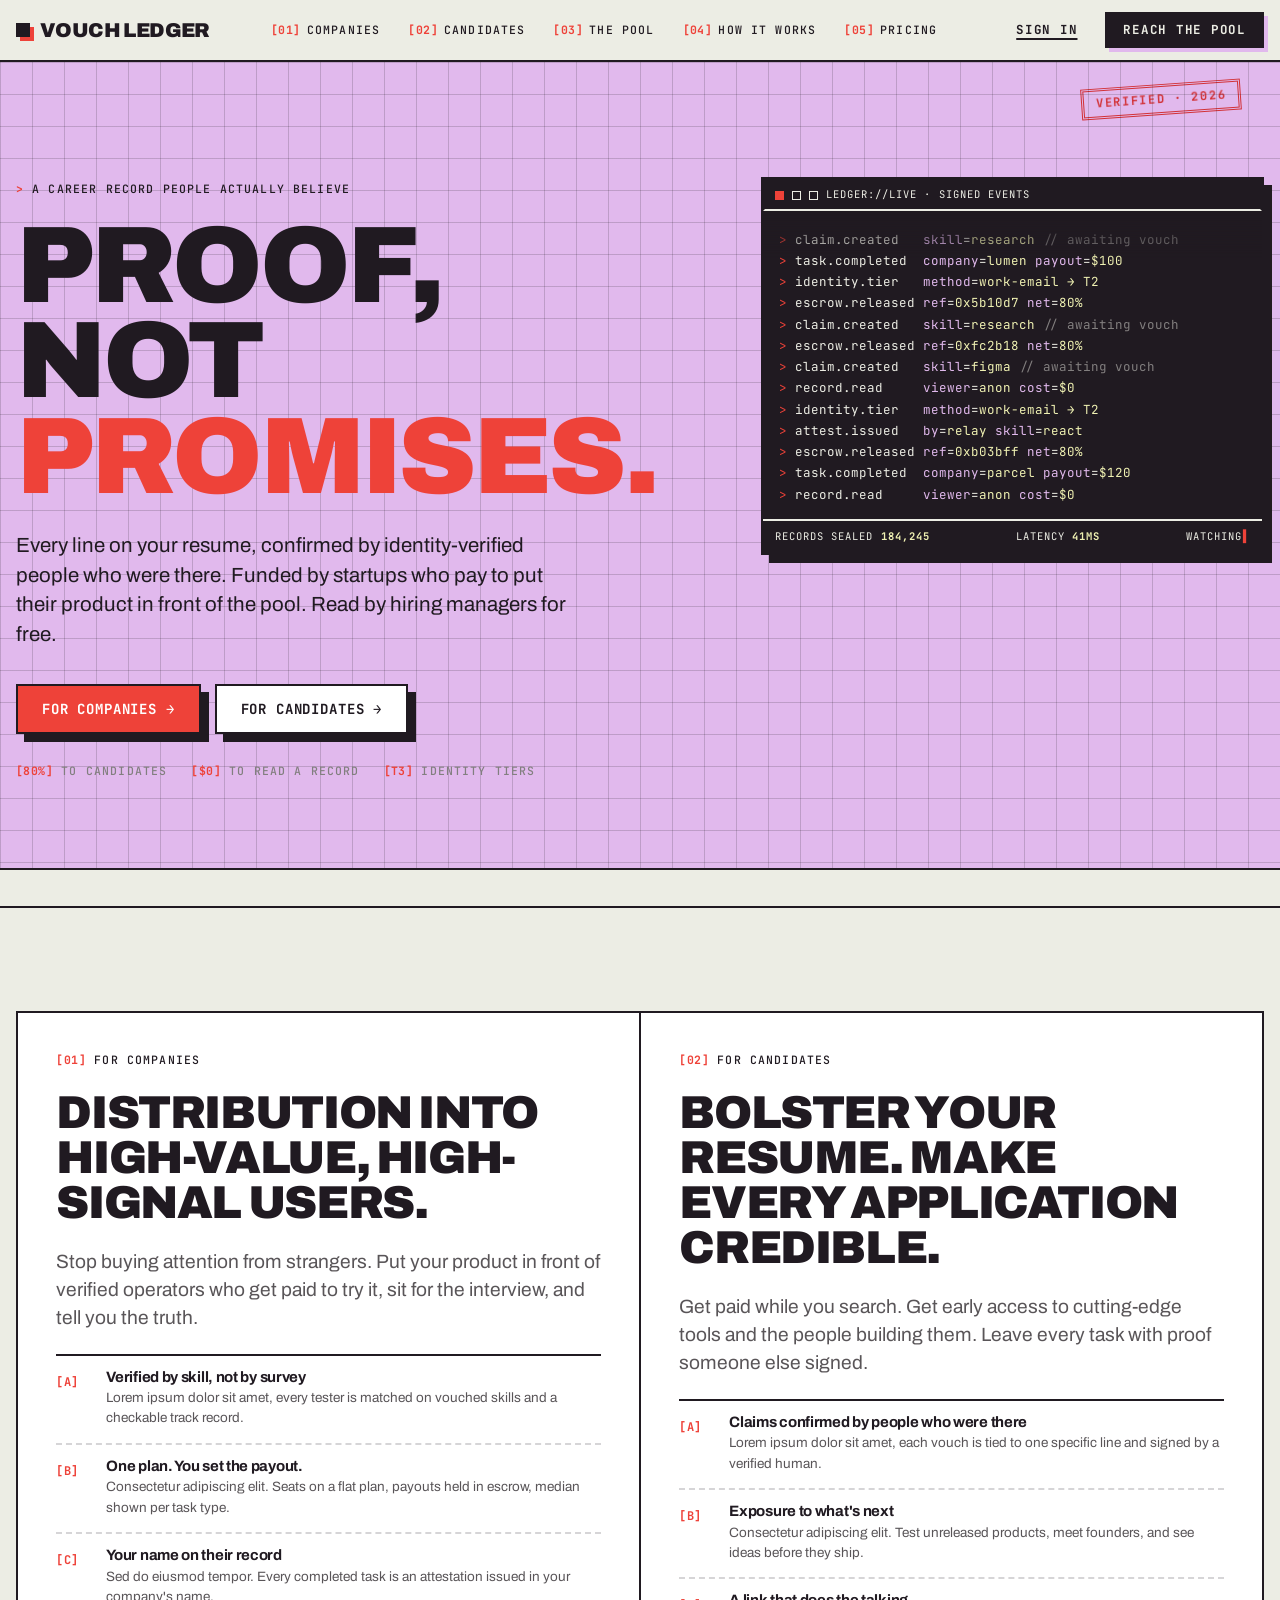
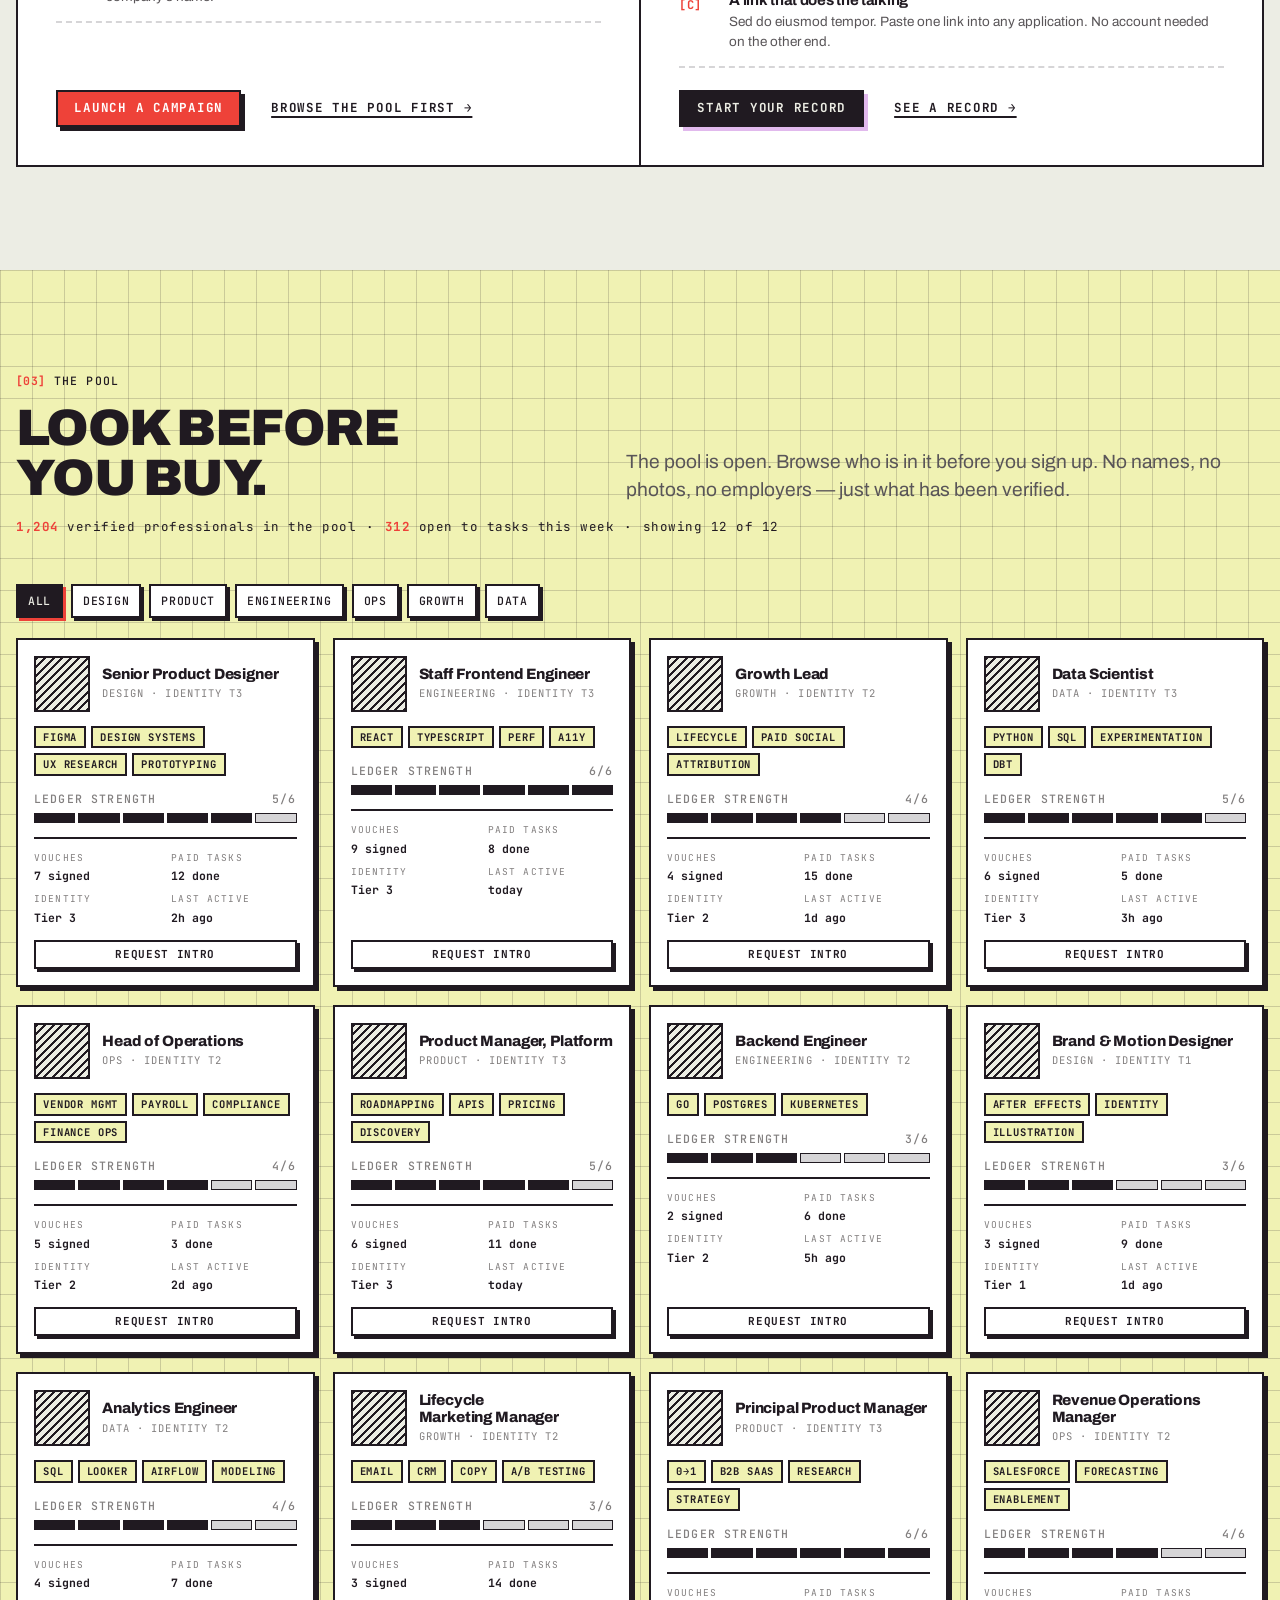
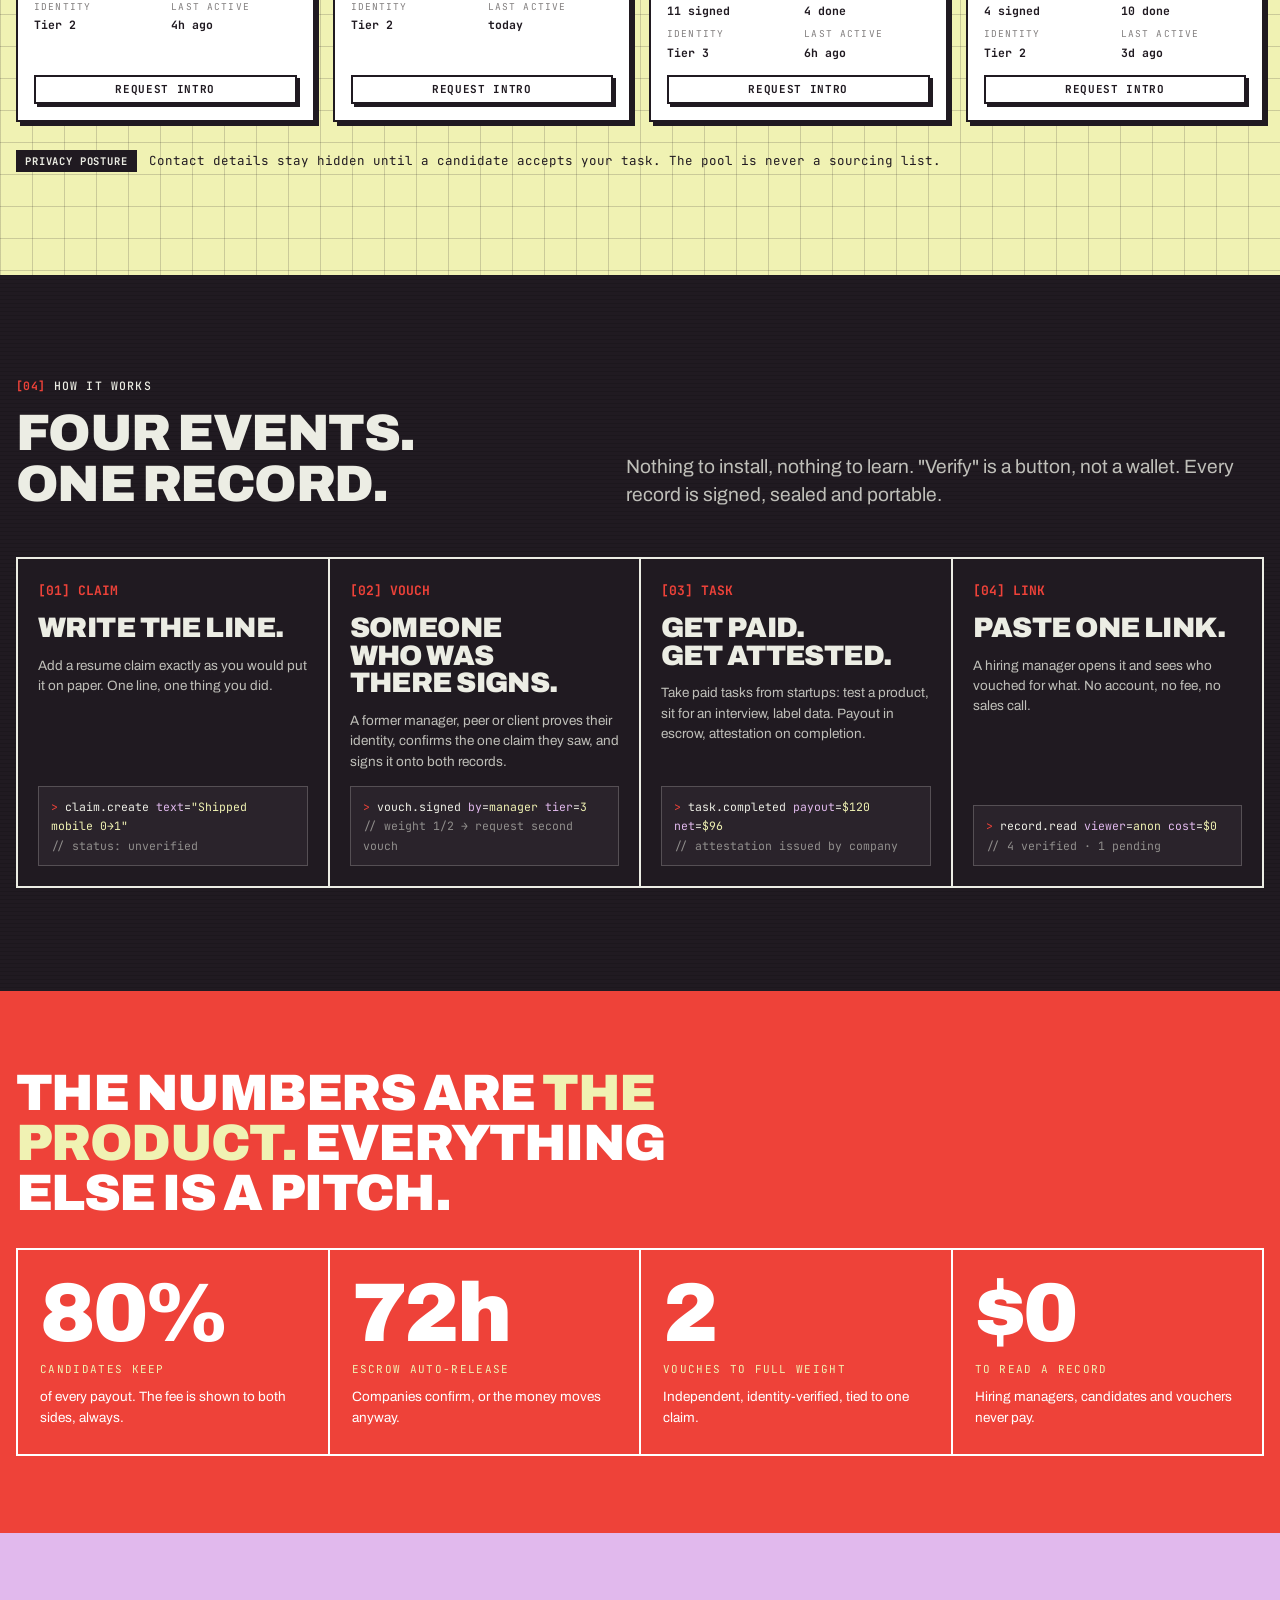
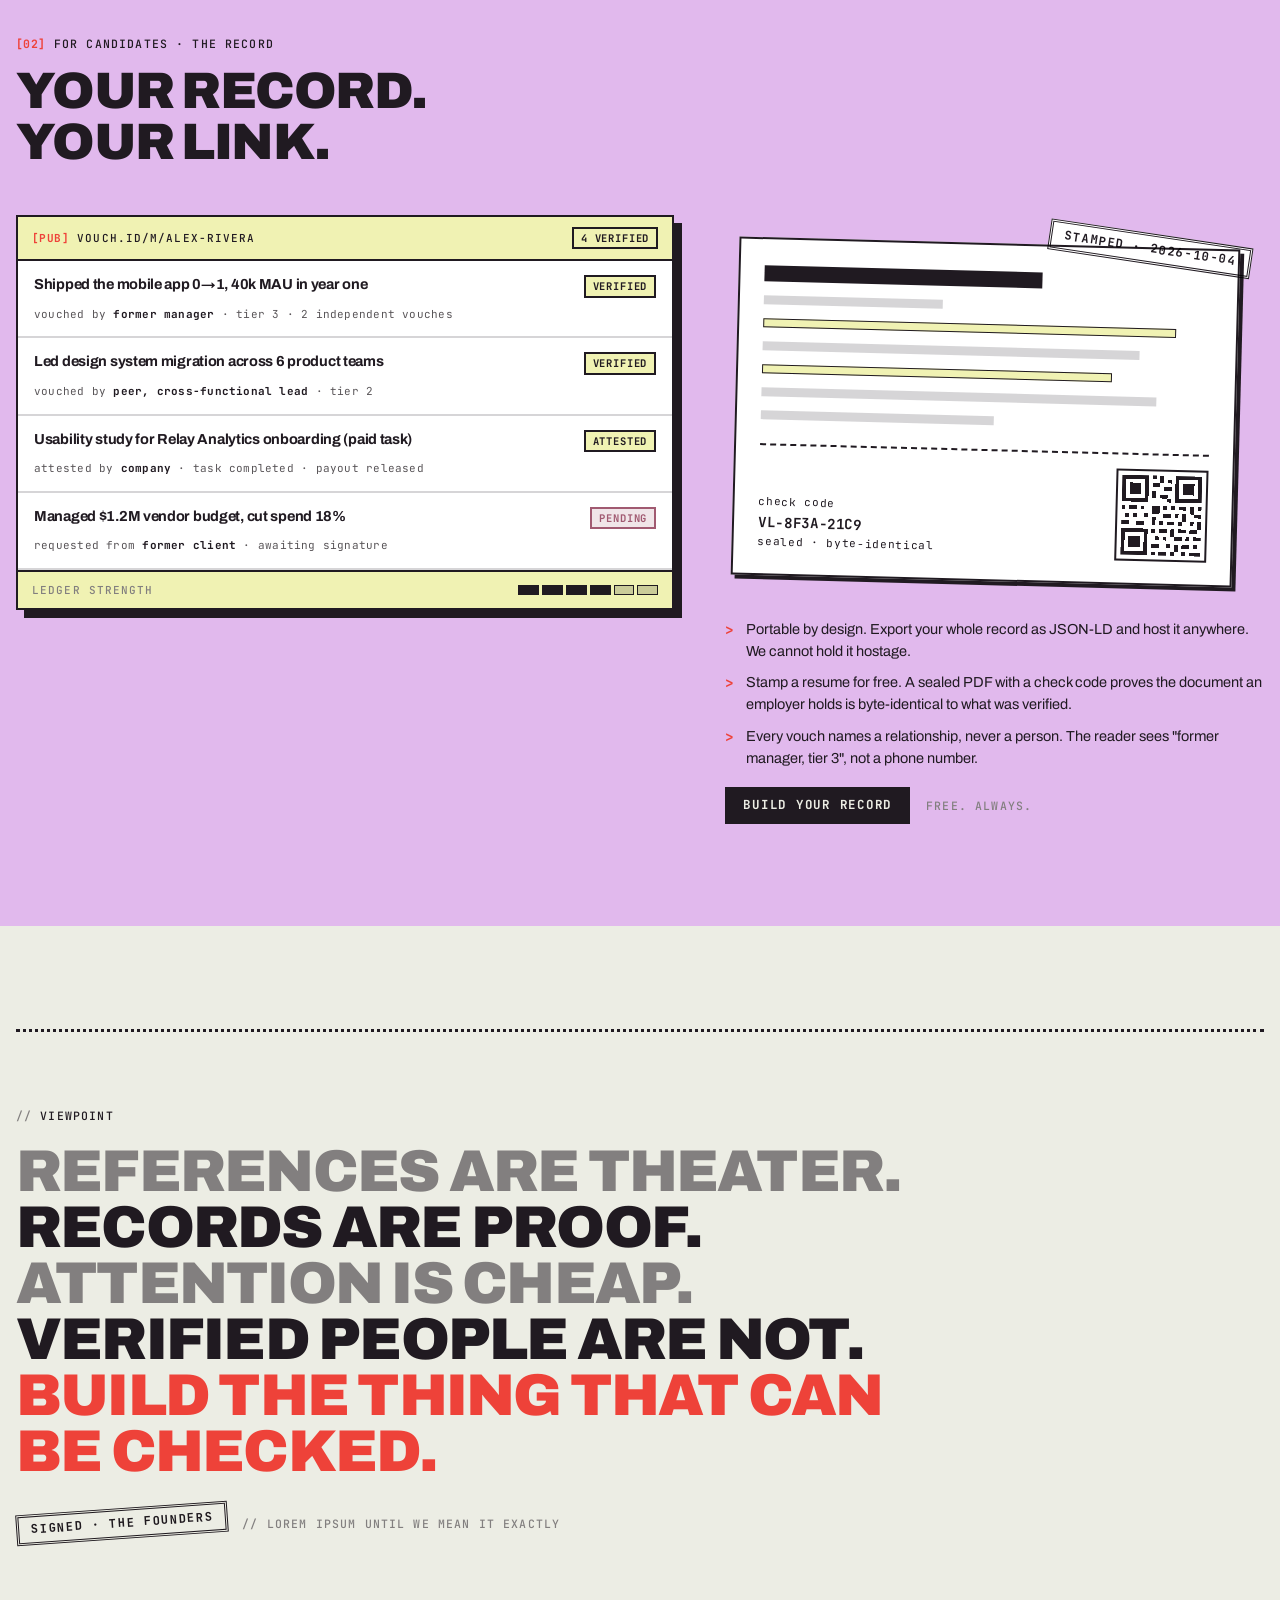
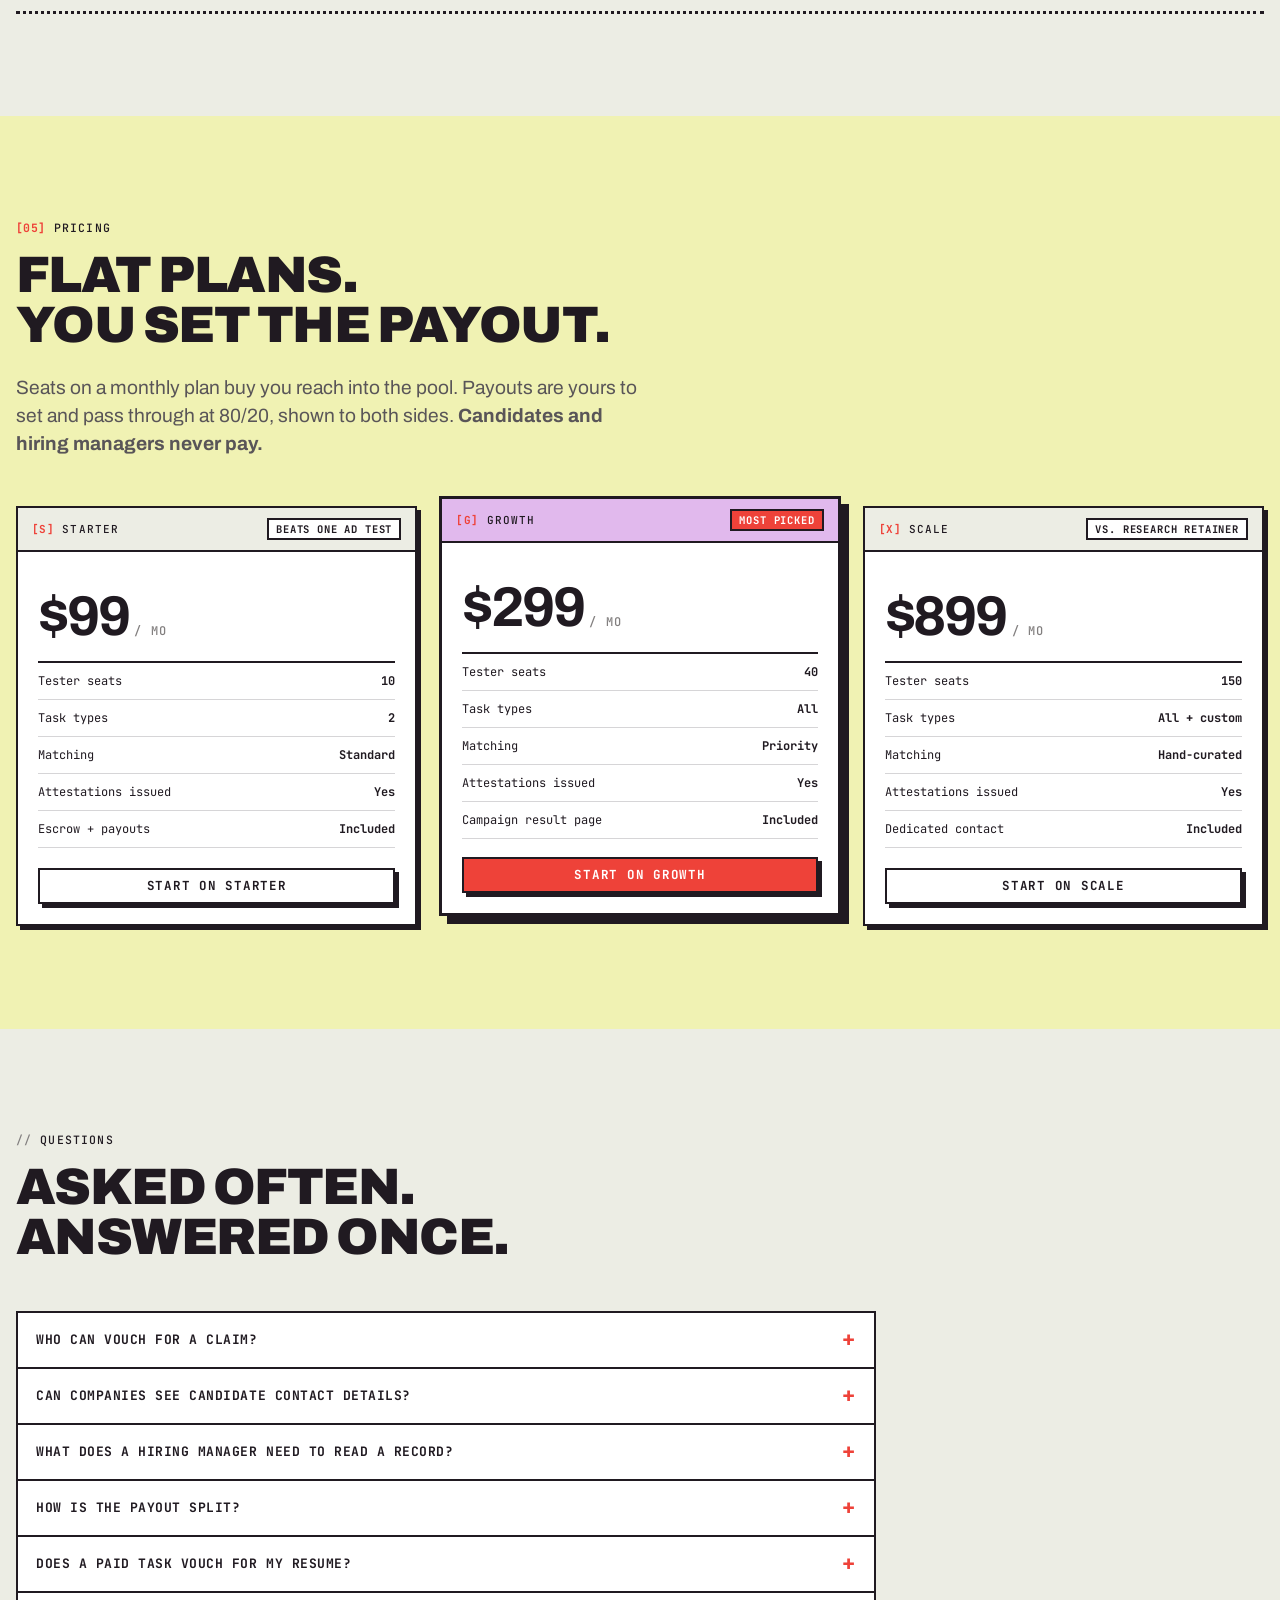
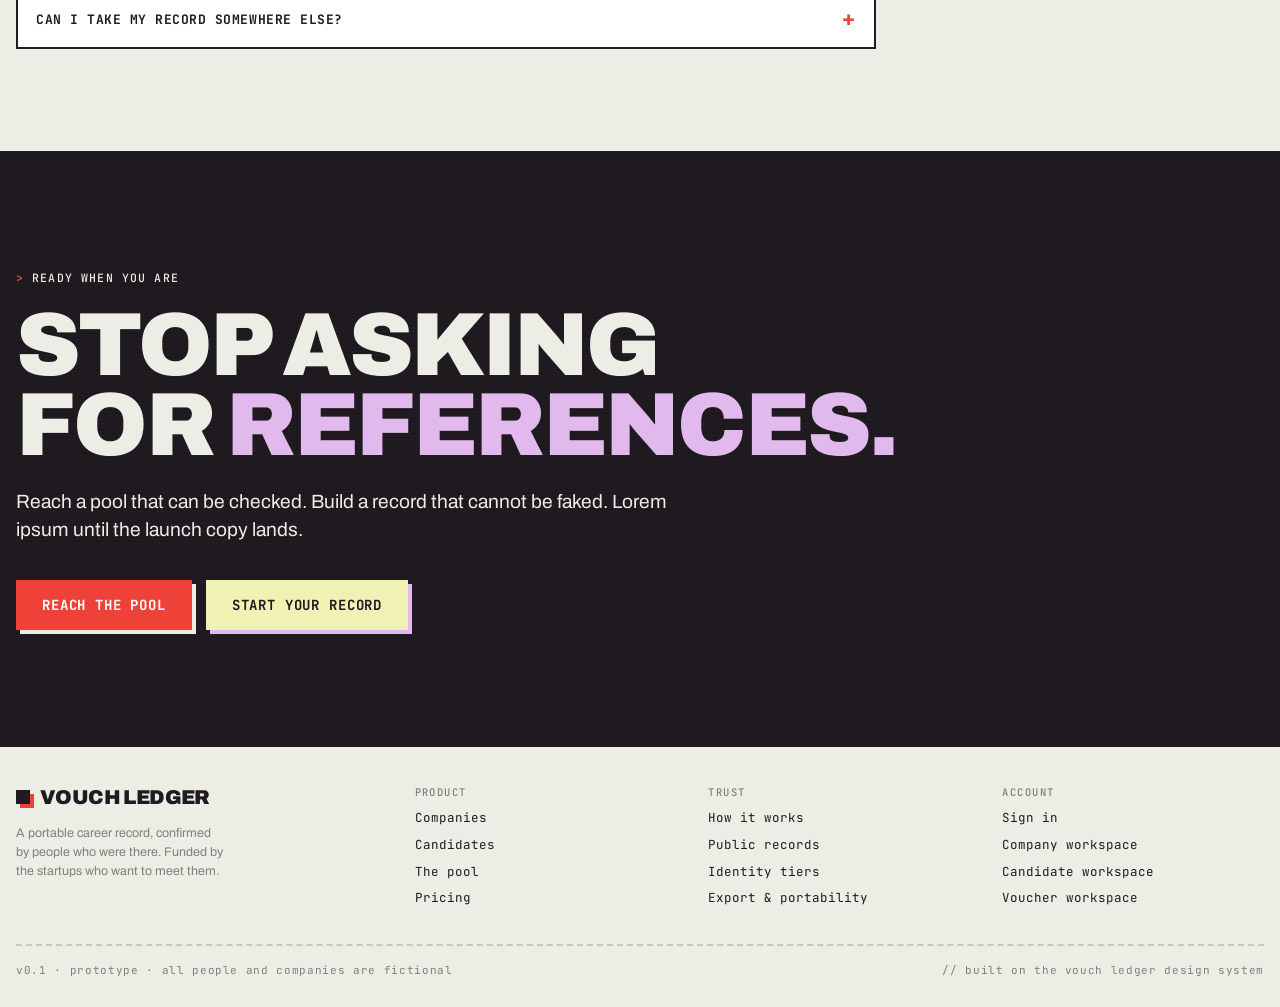
==== commit f453d57e: "Add Vouch Ledger marketing site Bold neo-brutalist front door on the shared design system: hero with" ====
--- a/prototypes/vouch-ledger/index.html
+++ b/prototypes/vouch-ledger/index.html
@@ -1,1258 +1,624 @@
 <!doctype html>
 <html lang="en">
 <head>
-<meta charset="UTF-8" />
-<meta name="viewport" content="width=device-width, initial-scale=1.0, viewport-fit=cover" />
-<title>Vouch Ledger</title>
-<meta name="description" content="Vouch Ledger prototype: a portable, verified career ledger plus a paid product-testing marketplace that funds it." />
-<link rel="preconnect" href="https://fonts.googleapis.com">
-<link rel="stylesheet" href="https://fonts.googleapis.com/css2?family=Bricolage+Grotesque:opsz,wght@12..96,500;12..96,700;12..96,800&family=IBM+Plex+Sans:wght@400;500;600&family=IBM+Plex+Mono:wght@400;500&display=swap">
+<meta charset="utf-8">
+<meta name="viewport" content="width=device-width, initial-scale=1">
+<title>Vouch Ledger — Proof, not promises</title>
+<meta name="description" content="A portable career record confirmed by identity-verified people who were there, funded by startups who pay to reach the pool.">
+<link rel="stylesheet" href="design/tokens.css">
 <style>
-:root{
-  color-scheme:light;
-  --ground:#F4F6F2;--surface:#FFFFFF;--surface-2:#EDF1EA;--surface-3:#E3E9E0;
-  --ink:#121D2A;--ink-2:#3B4A57;--muted:#66747F;--line:#D5DDD4;--line-2:#C2CDC1;
-  --accent:#176B4B;--accent-strong:#0F5238;--accent-soft:#DCEFE3;--accent-ink:#0B3D2A;
-  --seal:#B4432B;--seal-soft:#F6E3DD;
-  --good:#1F7A48;--good-soft:#DFF3E6;--warn:#9A6A00;--warn-soft:#FBF0CC;--bad:#A83232;--bad-soft:#F9E0E0;--info:#2F5BA8;--info-soft:#E0E9F8;
-  --chain:#2C3E50;
-  --shadow:0 10px 30px rgba(18,29,42,.08),0 1px 2px rgba(18,29,42,.06);
-  --r:14px;--r-sm:9px;
-  --display:"Bricolage Grotesque",ui-sans-serif,system-ui,sans-serif;
-  --body:"IBM Plex Sans",ui-sans-serif,system-ui,-apple-system,"Segoe UI",sans-serif;
-  --mono:"IBM Plex Mono",ui-monospace,SFMono-Regular,Menlo,monospace;
+/* ---------------------------------------------------------- page layout */
+section{ scroll-margin-top:72px }
+.sec{ padding:clamp(56px,8vw,112px) 0 }
+.sec-head{ display:flex; flex-direction:column; gap:14px; margin-bottom:clamp(28px,4vw,48px) }
+.sec-head .lead{ max-width:58ch }
+.hdr-row{ display:flex; justify-content:space-between; align-items:flex-end; gap:24px; flex-wrap:wrap }
+
+/* ---------------------------------------------------------- top bar */
+.top{ position:sticky; top:0; z-index:40; background:var(--bone); border-bottom:var(--bw) solid var(--ink) }
+.top .wrap{ display:flex; align-items:center; justify-content:space-between; gap:16px; height:60px }
+.mark{ display:inline-flex; align-items:center; gap:10px; text-decoration:none; white-space:nowrap; font-family:var(--font-display); font-weight:900; font-stretch:var(--wdth-display); text-transform:uppercase; letter-spacing:-.03em; font-size:20px; line-height:1 }
+.mark i{ width:14px; height:14px; background:var(--ink); display:inline-block; box-shadow:4px 4px 0 var(--signal) }
+.nav{ display:flex; align-items:center; gap:4px }
+.nav a{ font-family:var(--font-mono); font-size:11.5px; font-weight:500; letter-spacing:.1em; text-transform:uppercase; text-decoration:none; padding:8px 10px; border:var(--bw) solid transparent }
+.nav a:hover{ border-color:var(--ink); background:var(--butter) }
+.nav a .idx{ color:var(--signal); margin-right:6px }
+.top-cta{ display:flex; gap:10px; align-items:center }
+.burger{ display:none; background:var(--paper); border:var(--bw) solid var(--ink); box-shadow:3px 3px 0 var(--ink); width:40px; height:36px; padding:0; place-items:center }
+.burger i{ display:block; width:18px; height:2px; background:var(--ink); box-shadow:0 -6px 0 var(--ink),0 6px 0 var(--ink) }
+@media (max-width:1000px){
+  .nav{ display:none; position:absolute; left:0; right:0; top:60px; background:var(--bone); border-bottom:var(--bw) solid var(--ink); flex-direction:column; align-items:stretch; padding:8px var(--gutter) 16px; gap:2px }
+  .nav.open{ display:flex }
+  .nav a{ border-bottom:var(--bw) dashed var(--line-soft); padding:12px 4px }
+  .burger{ display:grid }
+  .top-cta .btn.ghost{ display:none }
 }
-@media (prefers-color-scheme: dark){
-  :root:not([data-theme="light"]){
-    color-scheme:dark;
-    --ground:#0F1512;--surface:#171F1B;--surface-2:#1E2924;--surface-3:#26332D;
-    --ink:#E8EDE8;--ink-2:#B9C4BC;--muted:#8A978F;--line:#2B3731;--line-2:#3A4841;
-    --accent:#4CBF8B;--accent-strong:#6DD3A3;--accent-soft:#183A2C;--accent-ink:#BFEBD3;
-    --seal:#E0725A;--seal-soft:#3A2420;
-    --good:#5BCB8E;--good-soft:#173B29;--warn:#E4B740;--warn-soft:#3A3116;--bad:#E67373;--bad-soft:#3E1F1F;--info:#7FA6EA;--info-soft:#1C2A44;
-    --chain:#AEBBC7;
-    --shadow:0 10px 30px rgba(0,0,0,.35),0 1px 2px rgba(0,0,0,.3);
-  }
-}
-:root[data-theme="dark"]{
-  color-scheme:dark;
-  --ground:#0F1512;--surface:#171F1B;--surface-2:#1E2924;--surface-3:#26332D;
-  --ink:#E8EDE8;--ink-2:#B9C4BC;--muted:#8A978F;--line:#2B3731;--line-2:#3A4841;
-  --accent:#4CBF8B;--accent-strong:#6DD3A3;--accent-soft:#183A2C;--accent-ink:#BFEBD3;
-  --seal:#E0725A;--seal-soft:#3A2420;
-  --good:#5BCB8E;--good-soft:#173B29;--warn:#E4B740;--warn-soft:#3A3116;--bad:#E67373;--bad-soft:#3E1F1F;--info:#7FA6EA;--info-soft:#1C2A44;
-  --chain:#AEBBC7;
-  --shadow:0 10px 30px rgba(0,0,0,.35),0 1px 2px rgba(0,0,0,.3);
-}
-*{box-sizing:border-box}
-html,body{height:100%}
-body{margin:0;background:var(--ground);color:var(--ink);font-family:var(--body);font-size:14.5px;line-height:1.5;-webkit-font-smoothing:antialiased}
-button,input,select,textarea{font:inherit;color:inherit}
-button{cursor:pointer}
-a{color:var(--accent);text-decoration:none}
-h1,h2,h3,h4{font-family:var(--display);margin:0;text-wrap:balance;letter-spacing:-.01em}
-h1{font-size:clamp(26px,3.2vw,36px);font-weight:800;line-height:1.1}
-h2{font-size:20px;font-weight:700}
-h3{font-size:16px;font-weight:700}
-p{margin:0}
-.mono{font-family:var(--mono);font-variant-numeric:tabular-nums}
-.num{font-variant-numeric:tabular-nums}
-.muted{color:var(--muted)}
-.small{font-size:12.5px}
-.eyebrow{font-family:var(--display);font-size:11px;font-weight:700;letter-spacing:.12em;text-transform:uppercase;color:var(--muted)}
-[hidden]{display:none!important}
-svg.i{width:16px;height:16px;flex:none;stroke:currentColor;fill:none;stroke-width:1.8;stroke-linecap:round;stroke-linejoin:round;display:inline-block;vertical-align:-3px}
-
-/* ---------- shell ---------- */
-.topbar{position:sticky;top:env(safe-area-inset-top,0px);z-index:20;background:color-mix(in srgb,var(--ground) 86%,transparent);backdrop-filter:blur(10px);border-bottom:1px solid var(--line)}
-.topbar-in{max-width:1280px;margin:0 auto;padding:10px 16px;display:flex;align-items:center;gap:14px;flex-wrap:wrap}
-.brand{display:flex;align-items:center;gap:10px;font-family:var(--display);font-weight:800;font-size:18px;letter-spacing:-.02em}
-.brand .mark{width:30px;height:30px}
-.brand .tag{font-family:var(--mono);font-size:10.5px;font-weight:500;color:var(--muted);background:var(--surface-2);border:1px solid var(--line);border-radius:999px;padding:2px 8px;letter-spacing:.04em}
-.roles{display:flex;gap:2px;background:var(--surface-2);border:1px solid var(--line);border-radius:999px;padding:3px;margin-left:auto}
-.roles button{border:0;background:transparent;border-radius:999px;padding:6px 13px;font-weight:600;font-size:13px;color:var(--ink-2)}
-.roles button.on{background:var(--surface);color:var(--ink);box-shadow:0 1px 2px rgba(0,0,0,.08)}
-.roles button:focus-visible,.btn:focus-visible,.rail button:focus-visible,.chip:focus-visible{outline:2px solid var(--accent);outline-offset:2px}
-.top-actions{display:flex;gap:8px;align-items:center}
-.who{display:flex;align-items:center;gap:8px;font-size:13px;color:var(--ink-2)}
-.avatar{width:28px;height:28px;border-radius:50%;background:var(--accent-soft);color:var(--accent-ink);display:grid;place-items:center;font-family:var(--display);font-weight:800;font-size:12px;border:1px solid var(--line)}
-.avatar.co{background:var(--info-soft);color:var(--info)}
-.layout{max-width:1280px;margin:0 auto;padding:18px 16px 48px;display:grid;grid-template-columns:212px minmax(0,1fr);gap:22px}
-.rail{position:sticky;top:calc(env(safe-area-inset-top,0px) + 66px);align-self:start;display:flex;flex-direction:column;gap:2px}
-.rail button{display:flex;align-items:center;gap:10px;width:100%;text-align:left;border:0;background:transparent;padding:9px 11px;border-radius:10px;color:var(--ink-2);font-weight:500}
-.rail button:hover{background:var(--surface-2)}
-.rail button.on{background:var(--surface);color:var(--ink);font-weight:600;box-shadow:0 1px 2px rgba(0,0,0,.06);border:1px solid var(--line)}
-.rail .cnt{margin-left:auto;font-family:var(--mono);font-size:11px;background:var(--surface-3);border-radius:999px;padding:1px 7px;color:var(--ink-2)}
-.rail .sep{height:1px;background:var(--line);margin:8px 6px}
-.rail-note{padding:10px 11px;font-size:12px;color:var(--muted);line-height:1.45}
-main{min-width:0;display:flex;flex-direction:column;gap:18px}
-.page-head{display:flex;align-items:flex-end;justify-content:space-between;gap:16px;flex-wrap:wrap}
-.page-head p{max-width:62ch;color:var(--ink-2);margin-top:6px}
-@media (max-width: 860px){
-  .layout{grid-template-columns:1fr;gap:14px}
-  .rail{position:static;flex-direction:row;overflow-x:auto;gap:6px;padding-bottom:4px;scrollbar-width:none}
-  .rail button{white-space:nowrap;width:auto;border:1px solid var(--line);background:var(--surface-2)}
-  .rail .sep,.rail-note{display:none}
-  .roles{margin-left:0;width:100%;overflow-x:auto;scrollbar-width:none;justify-content:flex-start}
-  .roles::-webkit-scrollbar{display:none}
-  .roles button{flex:none;padding:6px 10px;font-size:12.5px}
-  .who .name{display:none}
-  .page-head .kpi{align-items:flex-start!important;text-align:left!important}
-}
-
-/* ---------- primitives ---------- */
-.card{background:var(--surface);border:1px solid var(--line);border-radius:var(--r);padding:18px}
-.card.flat{box-shadow:none}
-.card.tight{padding:14px}
-.grid{display:grid;gap:14px}
-.g2{grid-template-columns:repeat(2,minmax(0,1fr))}
-.g3{grid-template-columns:repeat(3,minmax(0,1fr))}
-.g4{grid-template-columns:repeat(4,minmax(0,1fr))}
-.split{display:grid;grid-template-columns:minmax(0,1.6fr) minmax(0,1fr);gap:18px;align-items:start}
-@media (max-width:1000px){.g4{grid-template-columns:repeat(2,minmax(0,1fr))}.split{grid-template-columns:minmax(0,1fr)}}
-@media (max-width:600px){.g3,.g2,.g4{grid-template-columns:minmax(0,1fr)}}
-.row{display:flex;align-items:center;gap:10px;flex-wrap:wrap}
-.between{justify-content:space-between}
-.stack{display:flex;flex-direction:column;gap:10px}
-.btn{display:inline-flex;align-items:center;gap:7px;border:1px solid var(--line-2);background:var(--surface);color:var(--ink);border-radius:10px;padding:8px 13px;font-weight:600;font-size:13.5px;line-height:1.2;transition:transform .08s ease,background .15s}
-.btn:hover{background:var(--surface-2)}
-.btn:active{transform:translateY(1px)}
-.btn.primary{background:var(--accent);border-color:var(--accent);color:#fff}
-.btn.primary:hover{background:var(--accent-strong)}
-:root[data-theme="dark"] .btn.primary,:root:not([data-theme="light"]) .btn.primary{color:#07130D}
-@media (prefers-color-scheme: light){:root:not([data-theme="dark"]) .btn.primary{color:#fff}}
-:root[data-theme="light"] .btn.primary{color:#fff}
-.btn.ghost{border-color:transparent;background:transparent}
-.btn.ghost:hover{background:var(--surface-2)}
-.btn.sm{padding:5px 10px;font-size:12.5px;border-radius:8px}
-.btn.seal{background:var(--seal);border-color:var(--seal);color:#fff}
-.btn:disabled{opacity:.5;cursor:not-allowed}
-.pill{display:inline-flex;align-items:center;gap:5px;border-radius:999px;padding:2px 9px;font-size:11.5px;font-weight:600;letter-spacing:.01em;line-height:1.6;white-space:nowrap}
-.pill.good{background:var(--good-soft);color:var(--good)}
-.pill.warn{background:var(--warn-soft);color:var(--warn)}
-.pill.bad{background:var(--bad-soft);color:var(--bad)}
-.pill.info{background:var(--info-soft);color:var(--info)}
-.pill.neutral{background:var(--surface-3);color:var(--ink-2)}
-.pill.accent{background:var(--accent-soft);color:var(--accent-ink)}
-.pill.seal{background:var(--seal-soft);color:var(--seal)}
-.dot{width:7px;height:7px;border-radius:50%;background:currentColor;display:inline-block}
-.chips{display:flex;gap:6px;flex-wrap:wrap}
-.chip{border:1px solid var(--line);background:var(--surface);border-radius:999px;padding:4px 11px;font-size:12.5px;font-weight:500;color:var(--ink-2)}
-.chip.on{background:var(--ink);color:var(--ground);border-color:var(--ink)}
-.kpi{display:flex;flex-direction:column;gap:4px}
-.kpi .v{font-family:var(--display);font-size:28px;font-weight:800;letter-spacing:-.02em;line-height:1;font-variant-numeric:tabular-nums}
-.kpi .l{font-size:12.5px;color:var(--muted)}
-.kpi .d{font-size:12px;color:var(--good);font-weight:600}
-.bar{height:6px;background:var(--surface-3);border-radius:999px;overflow:hidden}
-.bar > i{display:block;height:100%;background:var(--accent);border-radius:999px;transition:width .5s ease}
-.bar.seal > i{background:var(--seal)}
-.tbl{width:100%;border-collapse:collapse;font-size:13.5px}
-.tbl th{text-align:left;font-size:11px;letter-spacing:.08em;text-transform:uppercase;color:var(--muted);font-weight:600;padding:8px 10px;border-bottom:1px solid var(--line)}
-.tbl td{padding:10px;border-bottom:1px solid var(--line);vertical-align:middle}
-.tbl tr:last-child td{border-bottom:0}
-.tbl .r{text-align:right;font-variant-numeric:tabular-nums}
-.tbl-wrap{overflow-x:auto}
-.hash{font-family:var(--mono);font-size:12px;color:var(--chain);background:var(--surface-2);border:1px solid var(--line);border-radius:6px;padding:1px 6px;white-space:nowrap}
-.field{display:flex;flex-direction:column;gap:5px}
-.field label{font-size:12.5px;font-weight:600;color:var(--ink-2)}
-.field input,.field select,.field textarea{border:1px solid var(--line-2);background:var(--surface);border-radius:9px;padding:9px 11px;font-size:14px;width:100%}
-.field input:focus,.field select:focus,.field textarea:focus{outline:2px solid var(--accent);outline-offset:0;border-color:transparent}
-.field .hint{font-size:12px;color:var(--muted)}
-.note{background:var(--surface-2);border:1px dashed var(--line-2);border-radius:var(--r-sm);padding:10px 12px;font-size:13px;color:var(--ink-2)}
-.divider{height:1px;background:var(--line);margin:4px 0}
-.toast-wrap{position:fixed;left:50%;bottom:calc(18px + env(safe-area-inset-bottom,0px));transform:translateX(-50%);display:flex;flex-direction:column;gap:8px;z-index:60;width:min(92vw,420px)}
-.toast{background:var(--ink);color:var(--ground);padding:11px 14px;border-radius:12px;font-size:13.5px;font-weight:500;box-shadow:var(--shadow);display:flex;gap:10px;align-items:center;animation:pop .25s ease}
-.toast .sealmini{width:20px;height:20px;flex:none}
-@keyframes pop{from{opacity:0;transform:translateY(8px)}to{opacity:1;transform:none}}
-.modal-bg{position:fixed;inset:0;background:rgba(9,15,12,.5);display:grid;place-items:center;z-index:50;padding:16px;backdrop-filter:blur(4px)}
-.modal{background:var(--surface);border:1px solid var(--line);border-radius:18px;width:min(720px,100%);max-height:min(90vh,860px);overflow:auto;box-shadow:var(--shadow);padding:22px;animation:pop .2s ease}
-.modal.narrow{width:min(520px,100%)}
-.steps{display:flex;gap:6px;align-items:center;font-size:12px;color:var(--muted);flex-wrap:wrap}
-.steps b{color:var(--ink);font-weight:600}
-.steps .s{display:flex;align-items:center;gap:6px}
-.steps .n{width:20px;height:20px;border-radius:50%;background:var(--surface-3);display:grid;place-items:center;font-family:var(--mono);font-size:11px;color:var(--ink-2)}
-.steps .s.done .n,.steps .s.cur .n{background:var(--accent);color:#fff}
-
-/* ---------- ledger entries ---------- */
-.entry{display:grid;grid-template-columns:44px minmax(0,1fr) auto;gap:12px;padding:13px 0;border-bottom:1px solid var(--line);align-items:start}
-.entry:last-child{border-bottom:0}
-.entry .ic{width:40px;height:40px;border-radius:11px;display:grid;place-items:center;background:var(--surface-2);color:var(--ink-2)}
-.entry .ic.skill{background:var(--accent-soft);color:var(--accent-ink)}
-.entry .ic.task{background:var(--info-soft);color:var(--info)}
-.entry .ic.claim{background:var(--seal-soft);color:var(--seal)}
-.entry .ic.endorse{background:var(--warn-soft);color:var(--warn)}
-.entry .ic.vouch{background:var(--seal-soft);color:var(--seal)}
-.entry .t{font-weight:600}
-.entry .m{font-size:12.5px;color:var(--muted);margin-top:2px}
-.entry .proof{margin-top:8px;display:flex;gap:6px;flex-wrap:wrap;align-items:center}
-.entry.new{animation:glow 1.6s ease}
-@keyframes glow{0%{background:var(--accent-soft)}100%{background:transparent}}
-.strength{display:grid;grid-template-columns:auto 1fr;gap:16px;align-items:center}
-.ring{width:96px;height:96px;position:relative}
-.ring svg{width:100%;height:100%;transform:rotate(-90deg)}
-.ring .v{position:absolute;inset:0;display:grid;place-items:center;font-family:var(--display);font-weight:800;font-size:26px;letter-spacing:-.03em}
-.ring .v small{font-size:8.5px;color:var(--muted);font-weight:600;font-family:var(--body);display:block;text-align:center;letter-spacing:.04em}
-.opp{display:grid;grid-template-columns:minmax(0,1fr) auto;gap:14px;align-items:start}
-.opp .pay{font-family:var(--display);font-weight:800;font-size:22px;letter-spacing:-.02em;text-align:right;line-height:1}
-.opp .pay small{display:block;font-family:var(--body);font-size:11.5px;color:var(--muted);font-weight:500;margin-top:3px}
-.opp .meta{display:flex;gap:12px;flex-wrap:wrap;font-size:12.5px;color:var(--muted);margin-top:6px}
-.opp .meta span{display:inline-flex;align-items:center;gap:5px}
-.opp .issues{margin-top:10px;display:flex;gap:6px;flex-wrap:wrap;align-items:center;font-size:12px;color:var(--muted)}
-.logo{width:36px;height:36px;border-radius:9px;display:grid;place-items:center;font-family:var(--display);font-weight:800;font-size:14px;color:#fff;flex:none}
-.tasklist{display:flex;flex-direction:column;gap:6px}
-.task{display:flex;align-items:center;gap:10px;padding:9px 11px;border:1px solid var(--line);border-radius:10px;background:var(--surface);flex-wrap:wrap}
-.task .btn{white-space:nowrap}
-.task.done{background:var(--surface-2);color:var(--muted);text-decoration:line-through}
-.task .cb{width:18px;height:18px;border-radius:5px;border:1.5px solid var(--line-2);display:grid;place-items:center;flex:none}
-.task.done .cb{background:var(--accent);border-color:var(--accent);color:#fff;text-decoration:none}
-.task .btn{margin-left:auto}
-.seal{width:120px;height:120px}
-.seal-wrap{display:grid;place-items:center;padding:8px}
-@keyframes stamp{0%{transform:scale(1.8) rotate(-18deg);opacity:0}60%{transform:scale(.96) rotate(-8deg);opacity:1}80%{transform:scale(1.03) rotate(-8deg)}100%{transform:scale(1) rotate(-8deg)}}
-.seal.stamp{animation:stamp .55s cubic-bezier(.2,.8,.2,1) both}
-.chainlog{font-family:var(--mono);font-size:12px;background:var(--surface-2);border:1px solid var(--line);border-radius:10px;padding:12px;color:var(--ink-2);line-height:1.7;min-height:118px}
-.chainlog .ok{color:var(--good)}
-.resume{background:var(--surface);border:1px solid var(--line);border-radius:10px;padding:22px 24px;position:relative;font-size:12.5px;line-height:1.5;color:var(--ink-2);overflow:hidden;min-height:340px}
-.resume h4{font-family:var(--display);font-size:18px;color:var(--ink);margin:0}
-.resume .l{font-size:10.5px;letter-spacing:.1em;text-transform:uppercase;color:var(--muted);margin:14px 0 4px;font-weight:600}
-.resume .claim{padding:5px 8px;border-radius:6px;margin:2px -8px;display:flex;gap:8px;align-items:flex-start;cursor:pointer;border:1px solid transparent}
-.resume .claim:hover{background:var(--surface-2)}
-.resume .claim.v{border-color:var(--good-soft)}
-.resume .claim .st{flex:none;margin-top:2px}
-.resume .stampmark{position:absolute;right:16px;top:16px;width:104px;height:104px;opacity:0;pointer-events:none}
-.resume.stamped .stampmark{opacity:1;animation:stamp .55s cubic-bezier(.2,.8,.2,1) both}
-.resume .foot{margin-top:18px;padding-top:10px;border-top:1px dashed var(--line-2);font-family:var(--mono);font-size:10.5px;color:var(--muted);display:none;justify-content:space-between;gap:10px;flex-wrap:wrap}
-.resume.stamped .foot{display:flex}
-.qr{width:44px;height:44px;flex:none}
-.linkbox{display:flex;gap:8px;align-items:center;background:var(--surface-2);border:1px solid var(--line);border-radius:10px;padding:8px 8px 8px 12px;font-family:var(--mono);font-size:12.5px;overflow:hidden}
-.linkbox span{overflow:hidden;text-overflow:ellipsis;white-space:nowrap;flex:1;min-width:0}
-.pool{display:grid;grid-template-columns:auto minmax(0,1fr) auto;gap:12px;align-items:center;padding:12px 0;border-bottom:1px solid var(--line)}
-.pool:last-child{border-bottom:0}
-.pool .badges{display:flex;gap:5px;flex-wrap:wrap;margin-top:4px}
-.mini{font-size:11px;background:var(--surface-2);border:1px solid var(--line);border-radius:6px;padding:1px 6px;color:var(--ink-2)}
-.funnel{display:grid;gap:8px}
-.funnel .f{display:grid;grid-template-columns:150px 1fr 48px;gap:10px;align-items:center;font-size:13px}
-.funnel .f .b{height:18px;border-radius:5px;background:var(--accent-soft);position:relative;overflow:hidden}
-.funnel .f .b i{position:absolute;inset:0 auto 0 0;background:var(--accent);border-radius:5px}
-.quote{border-left:3px solid var(--line-2);padding:4px 12px;font-size:13.5px;color:var(--ink-2)}
-.quote .by{font-size:12px;color:var(--muted);margin-top:4px}
-.plan{border:1px solid var(--line);border-radius:var(--r);padding:16px;display:flex;flex-direction:column;gap:10px;position:relative}
-.plan.cur{border-color:var(--accent);box-shadow:0 0 0 3px var(--accent-soft)}
-.plan .price{font-family:var(--display);font-size:30px;font-weight:800;letter-spacing:-.03em}
-.plan .price small{font-family:var(--body);font-size:12.5px;color:var(--muted);font-weight:500}
-.plan ul{margin:0;padding-left:18px;font-size:13px;color:var(--ink-2);display:flex;flex-direction:column;gap:4px}
-.plan .cur-tag{position:absolute;top:-10px;left:14px;background:var(--accent);color:#fff;font-size:10.5px;font-weight:700;letter-spacing:.08em;text-transform:uppercase;border-radius:999px;padding:2px 8px}
-.verify-head{display:grid;grid-template-columns:auto minmax(0,1fr) auto;gap:16px;align-items:center}
-.verify-head .avatar{width:56px;height:56px;font-size:20px}
-.pub-note{background:var(--accent-ink);color:#fff;border-radius:var(--r);padding:12px 16px;font-size:13px;display:flex;gap:10px;align-items:center;flex-wrap:wrap}
-:root[data-theme="dark"] .pub-note{background:var(--accent-soft);color:var(--accent-ink)}
-.proofbox{background:var(--surface-2);border:1px solid var(--line);border-radius:10px;padding:12px;font-family:var(--mono);font-size:12px;display:grid;grid-template-columns:auto 1fr;gap:4px 14px;color:var(--ink-2);overflow-x:auto}
-.proofbox b{color:var(--muted);font-weight:500}
-.flywheel{width:100%;max-width:560px;margin:0 auto;display:block}
-.range{width:100%}
-.big{font-family:var(--display);font-size:34px;font-weight:800;letter-spacing:-.03em;line-height:1}
-.marketing{display:grid;grid-template-columns:minmax(0,1.1fr) minmax(0,.9fr);gap:22px;align-items:center}
-@media (max-width:900px){.marketing{grid-template-columns:1fr}}
-.hero h1{font-size:clamp(30px,4.4vw,48px);line-height:1.02}
-.hero p.lead{font-size:16.5px;color:var(--ink-2);max-width:56ch;margin-top:12px}
-.ticker{display:flex;flex-direction:column;gap:8px}
-.tick{display:flex;gap:10px;align-items:center;padding:10px 12px;border:1px solid var(--line);border-radius:10px;background:var(--surface);font-size:13px}
-.tick .who{font-weight:600}
-@media (prefers-reduced-motion: reduce){*{animation:none!important;transition:none!important}}
-.vchip{display:inline-flex;align-items:center;gap:6px;border:1px solid var(--line);background:var(--surface);border-radius:999px;padding:2px 8px 2px 2px;font-size:12px;color:var(--ink-2)}
-.vchip .avatar{width:20px;height:20px;font-size:9px}
-.vchip .badges{display:inline-flex;gap:2px}
-.vb{display:inline-grid;place-items:center;width:15px;height:15px;border-radius:50%;font-size:9px;font-weight:700;font-family:var(--mono);line-height:1}
-.vb.li{background:var(--info-soft);color:var(--info)}
-.vb.em{background:var(--accent-soft);color:var(--accent-ink)}
-.vb.id{background:var(--seal-soft);color:var(--seal)}
-.vb.off{background:var(--surface-3);color:var(--muted);opacity:.6}
-.voucher{display:grid;grid-template-columns:auto minmax(0,1fr) auto;gap:12px;align-items:center;padding:12px 0;border-bottom:1px solid var(--line)}
-.voucher:last-child{border-bottom:0}
-.tier{display:flex;gap:8px;align-items:center;font-size:12.5px;padding:8px 10px;border:1px solid var(--line);border-radius:9px;background:var(--surface-2)}
-.tier b{font-family:var(--mono);font-size:11px;min-width:34px}
-.breakdown{display:grid;gap:8px;margin-top:10px}
-.breakdown .b{display:grid;grid-template-columns:150px 1fr 36px;gap:10px;align-items:center;font-size:12.5px}
-.breakdown .b .bar{height:8px}
-.breakdown .b .bar > i.v{background:var(--seal)}
-.breakdown .b .bar > i.c{background:var(--info)}
-.breakdown .b .bar > i.t{background:var(--accent)}
-.breakdown .b .bar > i.d{background:var(--muted)}
-.req{border:1px solid var(--line);border-radius:12px;padding:14px;display:flex;flex-direction:column;gap:8px;background:var(--surface)}
-.req.done{background:var(--surface-2)}
-.req .ctx{font-size:13px;color:var(--ink-2);background:var(--surface-2);border-radius:8px;padding:8px 10px;border-left:3px solid var(--line-2)}
-.radio{display:flex;flex-direction:column;gap:6px}
-.radio label{display:flex;gap:10px;align-items:flex-start;border:1px solid var(--line);border-radius:9px;padding:9px 11px;cursor:pointer;font-size:13.5px}
-.radio label:has(input:checked){border-color:var(--accent);background:var(--accent-soft)}
-.radio input{margin-top:3px;width:auto;flex:none}
-.radio label > span{flex:1;min-width:0}
-.footer{max-width:1280px;margin:0 auto;padding:0 16px 32px;font-size:12px;color:var(--muted);display:flex;gap:12px;flex-wrap:wrap;justify-content:space-between}
+@media (max-width:640px){ .top-cta .btn:not(.ghost){ padding:8px 10px; font-size:11px } .mark{ font-size:17px } .mark i{ width:12px; height:12px } }
+
+/* ---------------------------------------------------------- hero */
+.hero{ position:relative; overflow:hidden; padding:clamp(56px,9vw,120px) 0 clamp(48px,7vw,96px) }
+.hero-grid{ display:grid; grid-template-columns:minmax(0,1.15fr) minmax(0,.85fr); gap:clamp(32px,5vw,72px); align-items:start }
+.hero h1{ font-size:clamp(54px,8.5vw,124px); line-height:.88; margin:18px 0 26px }
+.hero h1 em{ font-style:normal; color:var(--signal) }
+.hero .lead{ font-size:clamp(17px,1.6vw,22px); max-width:46ch; color:var(--ink) }
+.hero-cta{ display:flex; gap:14px; flex-wrap:wrap; margin-top:34px }
+.hero-stamp{ position:absolute; right:3%; top:22px; z-index:2 }
+.term-wrap{ box-shadow:var(--shadow-lg); border:var(--bw) solid var(--ink); background:var(--ink) }
+.term.feed{ min-height:308px; max-height:308px; display:flex; flex-direction:column; justify-content:flex-end; overflow:hidden; border:0; -webkit-mask-image:linear-gradient(transparent 0,var(--ink) 48px); mask-image:linear-gradient(transparent 0,var(--ink) 48px) }
+.term.feed .ln{ display:block; animation:ln .18s steps(3,end) }
+@keyframes ln{ from{ opacity:0; transform:translateX(-4px) } }
+.term-foot{ display:flex; justify-content:space-between; gap:10px; padding:8px 12px; border-top:var(--bw) solid var(--bone); font-family:var(--font-mono); font-size:10.5px; letter-spacing:.1em; text-transform:uppercase; color:var(--bone); flex-wrap:wrap }
+.term-foot b{ color:var(--butter) }
+.hero-meta{ display:flex; gap:24px; flex-wrap:wrap; margin-top:28px }
+@media (max-width:900px){ .hero-grid{ grid-template-columns:minmax(0,1fr) } .hero-stamp{ right:var(--gutter); top:14px } .term.feed{ min-height:260px; max-height:260px } }
+@media (prefers-reduced-motion:reduce){ .term.feed .ln{ animation:none } }
+
+/* ---------------------------------------------------------- audiences */
+.split{ display:grid; grid-template-columns:repeat(2,minmax(0,1fr)); gap:var(--bw); background:var(--ink); border:var(--bw) solid var(--ink) }
+.split > article{ background:var(--paper); padding:clamp(24px,3vw,44px); display:flex; flex-direction:column; gap:22px }
+.split h2{ font-size:clamp(30px,3.6vw,50px) }
+.rows{ display:flex; flex-direction:column; border-top:var(--bw) solid var(--ink) }
+.rows > div{ display:grid; grid-template-columns:36px minmax(0,1fr); gap:14px; padding:14px 0; border-bottom:var(--bw) dashed var(--line-soft); align-items:start }
+.rows .idx{ color:var(--signal); font-size:12px; padding-top:3px }
+.rows h4{ font-family:var(--font-body); font-weight:700; font-size:15px; font-stretch:100; margin-bottom:4px }
+.rows p{ font-size:13.5px; color:var(--text-2) }
+.split .cta{ margin-top:auto; display:flex; gap:12px; align-items:center; flex-wrap:wrap }
+@media (max-width:860px){ .split{ grid-template-columns:minmax(0,1fr) } }
+
+/* ---------------------------------------------------------- pool */
+.pool-count{ font-family:var(--font-mono); font-size:12.5px; letter-spacing:.04em; display:flex; gap:10px; flex-wrap:wrap; align-items:center }
+.pool-count b{ color:var(--signal) }
+@media (max-width:640px){ .pool-count{ flex-direction:column; align-items:flex-start; gap:4px } .pool-count .sep{ display:none } }
+.filters{ display:flex; gap:8px; flex-wrap:wrap; margin:24px 0 20px }
+.filters .chip{ box-shadow:3px 3px 0 var(--ink) }
+.filters .chip.on{ box-shadow:3px 3px 0 var(--signal) }
+.pool-grid{ display:grid; grid-template-columns:repeat(4,minmax(0,1fr)); gap:18px }
+.cand{ display:flex; flex-direction:column; gap:14px; padding:16px; box-shadow:var(--shadow) }
+.cand .who{ display:flex; gap:12px; align-items:center }
+.cand .who h3{ font-family:var(--font-body); font-size:15px; font-weight:800; font-stretch:100; letter-spacing:-.01em; line-height:1.15 }
+.cand .area{ font-family:var(--font-mono); font-size:10.5px; letter-spacing:.1em; text-transform:uppercase; color:var(--muted); margin-top:3px; display:block }
+.cand .skills{ display:flex; gap:5px; flex-wrap:wrap }
+.cand .strength{ display:flex; flex-direction:column; gap:6px }
+.cand .strength .lbl{ justify-content:space-between; width:100% }
+.facts{ display:grid; grid-template-columns:1fr 1fr; gap:8px 12px; margin:0; font-family:var(--font-mono); font-size:11.5px; border-top:var(--bw) solid var(--ink); padding-top:12px }
+.facts div{ display:flex; flex-direction:column; gap:2px }
+.facts dt{ font-size:9.5px; letter-spacing:.12em; text-transform:uppercase; color:var(--muted) }
+.facts dd{ margin:0; font-weight:700 }
+.cand .btn{ margin-top:auto }
+.privacy{ margin-top:28px; display:flex; gap:12px; align-items:center; flex-wrap:wrap }
+@media (max-width:1100px){ .pool-grid{ grid-template-columns:repeat(3,minmax(0,1fr)) } }
+@media (max-width:820px){ .pool-grid{ grid-template-columns:repeat(2,minmax(0,1fr)) } }
+@media (max-width:520px){ .pool-grid{ grid-template-columns:minmax(0,1fr) } }
+
+/* ---------------------------------------------------------- how */
+.steps{ display:grid; grid-template-columns:repeat(4,minmax(0,1fr)); gap:var(--bw); background:var(--bone); border:var(--bw) solid var(--bone); position:relative; z-index:1 }
+.steps > div{ background:var(--ink); padding:22px 20px 20px; display:flex; flex-direction:column; gap:14px; min-height:300px }
+.steps .n{ font-family:var(--font-mono); font-size:13px; font-weight:700; color:var(--signal) }
+.steps h3{ font-family:var(--font-display); text-transform:uppercase; font-size:clamp(24px,2.2vw,30px); font-stretch:var(--wdth-display); font-weight:900; letter-spacing:-.02em }
+.steps p{ font-size:13.5px; color:var(--text-2) }
+.steps .term{ margin-top:auto; border:1px solid var(--line-soft); background:var(--surface); font-size:11.5px; padding:10px 12px }
+.how .wrap > *{ position:relative; z-index:1 }
+@media (max-width:1000px){ .steps{ grid-template-columns:repeat(2,minmax(0,1fr)) } }
+@media (max-width:560px){ .steps{ grid-template-columns:minmax(0,1fr) } .steps > div{ min-height:0 } }
+
+/* ---------------------------------------------------------- stats */
+.stats{ padding:clamp(44px,6vw,80px) 0 }
+.stat-grid{ display:grid; grid-template-columns:repeat(4,minmax(0,1fr)); gap:var(--bw); background:var(--paper); border:var(--bw) solid var(--paper) }
+.stat-grid > div{ background:var(--signal); padding:26px 22px; display:flex; flex-direction:column; gap:10px }
+.stat-grid .big{ font-size:clamp(52px,6.5vw,96px) }
+.stat-grid .l{ font-family:var(--font-mono); font-size:11px; letter-spacing:.12em; text-transform:uppercase; color:var(--butter) }
+.stat-grid .d{ font-size:13.5px; color:var(--paper) }
+.stats h2{ color:var(--paper); margin-bottom:30px; max-width:22ch }
+.stats h2 span{ color:var(--butter) }
+@media (max-width:900px){ .stat-grid{ grid-template-columns:repeat(2,minmax(0,1fr)) } }
+@media (max-width:480px){ .stat-grid{ grid-template-columns:minmax(0,1fr) } }
+
+/* ---------------------------------------------------------- record */
+.rec-grid{ display:grid; grid-template-columns:minmax(0,1.1fr) minmax(0,.9fr); gap:clamp(24px,4vw,56px); align-items:start }
+.profile{ box-shadow:var(--shadow-lg) }
+.profile .box-head{ background:var(--butter) }
+.entry{ display:grid; grid-template-columns:minmax(0,1fr) auto; gap:8px 14px; padding:14px 16px; border-bottom:var(--bw) solid var(--line-soft) }
+.entry:last-child{ border-bottom:0 }
+.entry h4{ font-family:var(--font-body); font-stretch:100; font-weight:700; font-size:14.5px; line-height:1.3 }
+.entry .by{ font-family:var(--font-mono); font-size:11px; color:var(--text-2); letter-spacing:.02em; grid-column:1 / -1 }
+.entry .by b{ color:var(--ink) }
+.resume{ position:relative; background:var(--paper); border:var(--bw) solid var(--ink); box-shadow:var(--shadow); padding:26px 24px 22px; display:flex; flex-direction:column; gap:14px; transform:rotate(1.5deg) }
+.resume .line{ height:9px; background:var(--line-soft) }
+.resume .line.t{ height:16px; width:62%; background:var(--ink) }
+.resume .line.ok{ background:var(--butter); border:1px solid var(--ink) }
+.resume .foot{ display:flex; gap:16px; align-items:flex-end; justify-content:space-between; margin-top:10px; border-top:var(--bw) dashed var(--ink); padding-top:14px }
+.resume .code{ font-family:var(--font-mono); font-size:11px; letter-spacing:.06em; line-height:1.6 }
+.resume .code b{ display:block; font-size:14px }
+.resume .stamp{ position:absolute; right:-14px; top:-16px; transform:rotate(7deg); background:var(--paper) }
+.qr{ width:92px; height:92px; flex:none; border:var(--bw) solid var(--ink); padding:4px; background:var(--paper) }
+.rec-copy{ display:flex; flex-direction:column; gap:18px }
+.rec-copy ul{ margin:0; padding:0; list-style:none; display:flex; flex-direction:column; gap:10px }
+.rec-copy li{ display:flex; gap:12px; align-items:flex-start; font-size:14.5px }
+.rec-copy li::before{ content:">"; font-family:var(--font-mono); color:var(--signal); font-weight:700; flex:none }
+.resume-wrap{ padding:28px 28px 20px 10px }
+@media (max-width:900px){ .rec-grid{ grid-template-columns:minmax(0,1fr) } .resume-wrap{ padding:24px 20px 12px 8px } }
+
+/* ---------------------------------------------------------- manifesto */
+.manifesto{ padding:clamp(56px,8vw,110px) 0 }
+.manifesto .display{ font-size:clamp(30px,4.6vw,66px); max-width:24ch }
+.manifesto .display span{ display:block }
+.manifesto .display .lo{ color:var(--muted) }
+.manifesto .display .hi{ color:var(--signal) }
+.manifesto .sig{ margin-top:28px; display:flex; gap:14px; align-items:center; flex-wrap:wrap }
+
+/* ---------------------------------------------------------- pricing */
+.plans{ display:grid; grid-template-columns:repeat(3,minmax(0,1fr)); gap:22px; align-items:stretch }
+.plan{ display:flex; flex-direction:column; gap:18px; padding:0; box-shadow:var(--shadow) }
+.plan .box-head{ background:var(--bone) }
+.plan.hot{ box-shadow:var(--shadow-lg); border-width:var(--bw-heavy); transform:translateY(-10px) }
+.plan.hot .box-head{ background:var(--lilac) }
+.plan .body{ padding:22px 20px 20px; display:flex; flex-direction:column; gap:18px; flex:1 }
+.price{ display:flex; align-items:baseline; gap:6px; font-family:var(--font-display); font-weight:900; font-stretch:var(--wdth-display) }
+.price b{ font-size:56px; line-height:.9; letter-spacing:-.04em }
+.price span{ font-family:var(--font-mono); font-size:12px; letter-spacing:.1em; text-transform:uppercase; font-weight:500; color:var(--muted) }
+.feat{ margin:0; padding:0; list-style:none; display:flex; flex-direction:column; font-family:var(--font-mono); font-size:12px; border-top:var(--bw) solid var(--ink) }
+.feat li{ display:flex; justify-content:space-between; gap:12px; padding:9px 0; border-bottom:1px solid var(--line-soft) }
+.feat li span:last-child{ font-weight:700 }
+.plan .btn{ margin-top:auto }
+@media (max-width:900px){ .plans{ grid-template-columns:minmax(0,1fr); max-width:560px } .plan.hot{ transform:none } }
+
+/* ---------------------------------------------------------- faq */
+.faq{ max-width:860px; display:flex; flex-direction:column; gap:var(--bw); background:var(--ink); border:var(--bw) solid var(--ink) }
+.faq details{ background:var(--paper) }
+.faq summary{ list-style:none; cursor:pointer; display:flex; justify-content:space-between; gap:16px; align-items:center; padding:16px 18px; font-family:var(--font-mono); font-size:13px; font-weight:700; letter-spacing:.04em; text-transform:uppercase }
+.faq summary::-webkit-details-marker{ display:none }
+.faq summary::after{ content:"+"; font-size:22px; color:var(--signal); font-weight:700; flex:none; line-height:1 }
+.faq details[open] summary{ background:var(--butter); border-bottom:var(--bw) solid var(--ink) }
+.faq details[open] summary::after{ content:"–" }
+.faq .ans{ padding:16px 18px 20px; font-size:14.5px; color:var(--text-2); max-width:68ch }
+.faq summary:hover{ background:var(--bone) }
+
+/* ---------------------------------------------------------- final + footer */
+.final{ padding:clamp(64px,9vw,128px) 0; position:relative; overflow:hidden }
+.final h2{ font-size:clamp(40px,7vw,110px); line-height:.9; color:var(--bone) }
+.final h2 span{ color:var(--lilac) }
+.final .lead{ color:var(--bone); margin-top:22px }
+.final .hero-cta{ margin-top:36px }
+.final .wrap{ position:relative; z-index:1 }
+footer{ border-top:var(--bw) solid var(--ink); padding:40px 0 28px }
+.foot-grid{ display:grid; grid-template-columns:1.4fr repeat(3,minmax(0,1fr)); gap:32px }
+.foot-grid h4{ font-family:var(--font-mono); font-size:10.5px; letter-spacing:.14em; text-transform:uppercase; color:var(--muted); font-weight:500; margin-bottom:12px }
+.foot-grid ul{ margin:0; padding:0; list-style:none; display:flex; flex-direction:column; gap:8px; font-family:var(--font-mono); font-size:12.5px }
+.foot-grid a{ text-decoration:none } .foot-grid a:hover{ text-decoration:underline }
+.build{ margin-top:36px; padding-top:16px; border-top:var(--bw) dashed var(--line-soft); display:flex; justify-content:space-between; gap:12px; flex-wrap:wrap; font-family:var(--font-mono); font-size:11px; letter-spacing:.06em; color:var(--muted) }
+@media (max-width:860px){ .foot-grid{ grid-template-columns:repeat(2,minmax(0,1fr)) } }
+@media (max-width:480px){ .foot-grid{ grid-template-columns:minmax(0,1fr) } }
 </style>
 </head>
 <body>
 
-<svg width="0" height="0" style="position:absolute" aria-hidden="true">
-  <defs>
-    <path id="sealpath" d="M60,60 m-44,0 a44,44 0 1,1 88,0 a44,44 0 1,1 -88,0"/>
-  </defs>
-</svg>
-
-<div class="topbar">
-  <div class="topbar-in">
-    <div class="brand">
-      <svg class="mark" viewBox="0 0 32 32" aria-hidden="true"><rect x="2" y="2" width="28" height="28" rx="8" fill="var(--accent)"/><path d="M9 16.5l4.5 4.5L23 11" stroke="#fff" stroke-width="3" fill="none" stroke-linecap="round" stroke-linejoin="round"/></svg>
-      Vouch Ledger <span class="tag">PROTOTYPE</span>
-    </div>
-    <div class="roles" role="tablist" aria-label="Choose a perspective">
-      <button data-role="home" role="tab">Overview</button>
-      <button data-role="candidate" role="tab">Candidate</button>
-      <button data-role="voucher" role="tab">Voucher</button>
-      <button data-role="company" role="tab">Company</button>
-      <button data-role="verify" role="tab">Verify</button>
-      <button data-role="model" role="tab">Model</button>
-    </div>
-    <div class="top-actions">
-      <div class="who" id="who"></div>
-      <button class="btn sm ghost" id="resetBtn" title="Reset demo data">Reset demo</button>
-    </div>
+<!-- ======================================================== TOP BAR -->
+<header class="top">
+  <div class="wrap">
+    <a class="mark" href="#top" aria-label="Vouch Ledger home"><i aria-hidden="true"></i>Vouch Ledger</a>
+    <nav class="nav" id="nav" aria-label="Primary">
+      <a href="#companies"><span class="idx">01</span>Companies</a>
+      <a href="#candidates"><span class="idx">02</span>Candidates</a>
+      <a href="#pool"><span class="idx">03</span>The pool</a>
+      <a href="#how"><span class="idx">04</span>How it works</a>
+      <a href="#pricing"><span class="idx">05</span>Pricing</a>
+    </nav>
+    <div class="top-cta">
+      <a class="btn ghost" href="app/index.html">Sign in</a>
+      <a class="btn primary" href="app/index.html#company">Reach the pool</a>
+      <button class="burger" id="burger" aria-expanded="false" aria-controls="nav" aria-label="Toggle navigation"><i aria-hidden="true"></i></button>
+    </div>
+  </div>
+</header>
+
+<main id="top">
+
+<!-- ======================================================== HERO -->
+<section class="hero on-lilac tex-grid" aria-labelledby="hero-h">
+  <span class="stamp hero-stamp">Verified · 2026</span>
+  <div class="wrap hero-grid">
+    <div>
+      <span class="lbl gt">A career record people actually believe</span>
+      <h1 id="hero-h">Proof,<br>not<br><em>promises.</em></h1>
+      <p class="lead">Every line on your resume, confirmed by identity-verified people who were there. Funded by startups who pay to put their product in front of the pool. Read by hiring managers for free.</p>
+      <div class="hero-cta">
+        <a class="btn signal lg" href="app/index.html#company">For companies →</a>
+        <a class="btn lg" href="app/index.html#candidate">For candidates →</a>
+      </div>
+      <div class="hero-meta">
+        <span class="lbl muted"><span class="idx">80%</span> to candidates</span>
+        <span class="lbl muted"><span class="idx">$0</span> to read a record</span>
+        <span class="lbl muted"><span class="idx">T3</span> identity tiers</span>
+      </div>
+    </div>
+    <div class="term-wrap">
+      <div class="term-bar"><i class="f"></i><i></i><i></i><span>ledger://live · signed events</span></div>
+      <div class="term feed" id="feed" role="log" aria-live="polite" aria-label="Live ledger feed of signed events"></div>
+      <div class="term-foot"><span>records sealed <b id="height">184,221</b></span><span>latency <b>41ms</b></span><span class="cursor">watching</span></div>
+    </div>
+  </div>
+</section>
+
+<!-- ======================================================== MARQUEE -->
+<div class="marquee on-bone" aria-hidden="true">
+  <div>
+    <span>Identity-verified vouches</span><span>Candidates keep 80%</span><span>No account needed to read a record</span><span>Plans from $99/mo</span><span>Escrow auto-releases in 72h</span><span>Two independent vouches = full weight</span><span>Contact details stay hidden until acceptance</span><span>Your record. Your link.</span>
+    <span>Identity-verified vouches</span><span>Candidates keep 80%</span><span>No account needed to read a record</span><span>Plans from $99/mo</span><span>Escrow auto-releases in 72h</span><span>Two independent vouches = full weight</span><span>Contact details stay hidden until acceptance</span><span>Your record. Your link.</span>
   </div>
 </div>
 
-<div class="layout" id="layout">
-  <nav class="rail" id="rail" aria-label="Section"></nav>
-  <main id="main"></main>
-</div>
-<div class="footer"><span>Vouch Ledger · interactive prototype · all people, companies and chain data are fictional</span><span>Candidate keeps 80% of every payout · platform fee 20% · plans from $99/mo</span></div>
-<div class="toast-wrap" id="toasts"></div>
-<div id="modalRoot"></div>
+<!-- ======================================================== AUDIENCES -->
+<section class="sec on-bone" aria-label="Who it is for">
+  <div class="wrap">
+    <div class="split">
+      <article id="companies">
+        <span class="lbl"><span class="idx">01</span>For companies</span>
+        <h2>Distribution into high-value, high-signal users.</h2>
+        <p class="lead">Stop buying attention from strangers. Put your product in front of verified operators who get paid to try it, sit for the interview, and tell you the truth.</p>
+        <div class="rows">
+          <div><span class="idx">A</span><div><h4>Verified by skill, not by survey</h4><p>Lorem ipsum dolor sit amet, every tester is matched on vouched skills and a checkable track record.</p></div></div>
+          <div><span class="idx">B</span><div><h4>One plan. You set the payout.</h4><p>Consectetur adipiscing elit. Seats on a flat plan, payouts held in escrow, median shown per task type.</p></div></div>
+          <div><span class="idx">C</span><div><h4>Your name on their record</h4><p>Sed do eiusmod tempor. Every completed task is an attestation issued in your company's name.</p></div></div>
+        </div>
+        <div class="cta"><a class="btn signal" href="app/index.html#company">Launch a campaign</a><a class="btn ghost" href="#pool">Browse the pool first →</a></div>
+      </article>
+      <article id="candidates">
+        <span class="lbl"><span class="idx">02</span>For candidates</span>
+        <h2>Bolster your resume. Make every application credible.</h2>
+        <p class="lead">Get paid while you search. Get early access to cutting-edge tools and the people building them. Leave every task with proof someone else signed.</p>
+        <div class="rows">
+          <div><span class="idx">A</span><div><h4>Claims confirmed by people who were there</h4><p>Lorem ipsum dolor sit amet, each vouch is tied to one specific line and signed by a verified human.</p></div></div>
+          <div><span class="idx">B</span><div><h4>Exposure to what's next</h4><p>Consectetur adipiscing elit. Test unreleased products, meet founders, and see ideas before they ship.</p></div></div>
+          <div><span class="idx">C</span><div><h4>A link that does the talking</h4><p>Sed do eiusmod tempor. Paste one link into any application. No account needed on the other end.</p></div></div>
+        </div>
+        <div class="cta"><a class="btn primary" href="app/index.html#candidate">Start your record</a><a class="btn ghost" href="#record">See a record →</a></div>
+      </article>
+    </div>
+  </div>
+</section>
+
+<!-- ======================================================== POOL -->
+<section class="sec on-butter tex-grid" id="pool" aria-labelledby="pool-h">
+  <div class="wrap">
+    <div class="sec-head">
+      <span class="lbl"><span class="idx">03</span>The pool</span>
+      <div class="hdr-row">
+        <h2 id="pool-h">Look before<br>you buy.</h2>
+        <p class="lead">The pool is open. Browse who is in it before you sign up. No names, no photos, no employers — just what has been verified.</p>
+      </div>
+      <p class="pool-count"><span><b>1,204</b> verified professionals in the pool</span><span class="sep" aria-hidden="true">·</span><span><b>312</b> open to tasks this week</span><span class="sep" aria-hidden="true">·</span><span id="shown">showing 10 of 10</span></p>
+    </div>
+    <div class="filters" id="filters" role="group" aria-label="Filter by skill area">
+      <button class="chip on" data-area="all" aria-pressed="true">All</button>
+      <button class="chip" data-area="Design" aria-pressed="false">Design</button>
+      <button class="chip" data-area="Product" aria-pressed="false">Product</button>
+      <button class="chip" data-area="Engineering" aria-pressed="false">Engineering</button>
+      <button class="chip" data-area="Ops" aria-pressed="false">Ops</button>
+      <button class="chip" data-area="Growth" aria-pressed="false">Growth</button>
+      <button class="chip" data-area="Data" aria-pressed="false">Data</button>
+    </div>
+    <div class="pool-grid" id="pool-grid"></div>
+    <div class="privacy">
+      <span class="tag ink">Privacy posture</span>
+      <p class="mono small">Contact details stay hidden until a candidate accepts your task. The pool is never a sourcing list.</p>
+    </div>
+  </div>
+</section>
+
+<!-- ======================================================== HOW -->
+<section class="sec inv tex-scan how" id="how" aria-labelledby="how-h">
+  <div class="wrap">
+    <div class="sec-head">
+      <span class="lbl"><span class="idx">04</span>How it works</span>
+      <div class="hdr-row">
+        <h2 id="how-h">Four events.<br>One record.</h2>
+        <p class="lead">Nothing to install, nothing to learn. "Verify" is a button, not a wallet. Every record is signed, sealed and portable.</p>
+      </div>
+    </div>
+    <div class="steps">
+      <div>
+        <span class="n">[01] CLAIM</span>
+        <h3>Write the line.</h3>
+        <p>Add a resume claim exactly as you would put it on paper. One line, one thing you did.</p>
+        <div class="term"><span class="p">></span> claim.create <span class="k">text</span>=<span class="v">"Shipped mobile 0→1"</span><br><span class="c">// status: unverified</span></div>
+      </div>
+      <div>
+        <span class="n">[02] VOUCH</span>
+        <h3>Someone who was there signs.</h3>
+        <p>A former manager, peer or client proves their identity, confirms the one claim they saw, and signs it onto both records.</p>
+        <div class="term"><span class="p">></span> vouch.signed <span class="k">by</span>=<span class="v">manager</span> <span class="k">tier</span>=<span class="v">3</span><br><span class="c">// weight 1/2 → request second vouch</span></div>
+      </div>
+      <div>
+        <span class="n">[03] TASK</span>
+        <h3>Get paid. Get attested.</h3>
+        <p>Take paid tasks from startups: test a product, sit for an interview, label data. Payout in escrow, attestation on completion.</p>
+        <div class="term"><span class="p">></span> task.completed <span class="k">payout</span>=<span class="v">$120</span> <span class="k">net</span>=<span class="v">$96</span><br><span class="c">// attestation issued by company</span></div>
+      </div>
+      <div>
+        <span class="n">[04] LINK</span>
+        <h3>Paste one link.</h3>
+        <p>A hiring manager opens it and sees who vouched for what. No account, no fee, no sales call.</p>
+        <div class="term"><span class="p">></span> record.read <span class="k">viewer</span>=<span class="v">anon</span> <span class="k">cost</span>=<span class="v">$0</span><br><span class="c">// 4 verified · 1 pending</span></div>
+      </div>
+    </div>
+  </div>
+</section>
+
+<!-- ======================================================== STATS -->
+<section class="stats on-signal" aria-labelledby="stats-h">
+  <div class="wrap">
+    <h2 id="stats-h">The numbers are <span>the product.</span> Everything else is a pitch.</h2>
+    <div class="stat-grid">
+      <div><span class="big">80%</span><span class="l">Candidates keep</span><span class="d">of every payout. The fee is shown to both sides, always.</span></div>
+      <div><span class="big">72h</span><span class="l">Escrow auto-release</span><span class="d">Companies confirm, or the money moves anyway.</span></div>
+      <div><span class="big">2</span><span class="l">Vouches to full weight</span><span class="d">Independent, identity-verified, tied to one claim.</span></div>
+      <div><span class="big">$0</span><span class="l">To read a record</span><span class="d">Hiring managers, candidates and vouchers never pay.</span></div>
+    </div>
+  </div>
+</section>
+
+<!-- ======================================================== RECORD -->
+<section class="sec on-lilac" id="record" aria-labelledby="rec-h">
+  <div class="wrap">
+    <div class="sec-head">
+      <span class="lbl"><span class="idx">02</span>For candidates · the record</span>
+      <h2 id="rec-h">Your record.<br>Your link.</h2>
+    </div>
+    <div class="rec-grid">
+      <article class="box flush profile" aria-label="Example public record">
+        <div class="box-head"><span class="lbl"><span class="idx">PUB</span>vouch.id/m/alex-rivera</span><span class="tag ok">4 verified</span></div>
+        <div class="entry">
+          <h4>Shipped the mobile app 0→1, 40k MAU in year one</h4><span class="tag ok">Verified</span>
+          <span class="by">vouched by <b>former manager</b> · tier 3 · 2 independent vouches</span>
+        </div>
+        <div class="entry">
+          <h4>Led design system migration across 6 product teams</h4><span class="tag ok">Verified</span>
+          <span class="by">vouched by <b>peer, cross-functional lead</b> · tier 2</span>
+        </div>
+        <div class="entry">
+          <h4>Usability study for Relay Analytics onboarding (paid task)</h4><span class="tag ok">Attested</span>
+          <span class="by">attested by <b>company</b> · task completed · payout released</span>
+        </div>
+        <div class="entry">
+          <h4>Managed $1.2M vendor budget, cut spend 18%</h4><span class="tag pending">Pending</span>
+          <span class="by">requested from <b>former client</b> · awaiting signature</span>
+        </div>
+        <div class="box-head" style="border-bottom:0;border-top:var(--bw) solid var(--ink)"><span class="lbl muted">Ledger strength</span><span class="meter" style="width:140px" aria-label="Ledger strength 4 of 6"><i class="on"></i><i class="on"></i><i class="on"></i><i class="on"></i><i></i><i></i></span></div>
+      </article>
+      <div class="rec-copy">
+        <div class="resume-wrap">
+          <div class="resume" aria-label="Stamped resume">
+            <span class="stamp ok">Stamped · 2026-10-04</span>
+            <div class="line t"></div>
+            <div class="line" style="width:40%"></div>
+            <div class="line ok" style="width:92%"></div>
+            <div class="line" style="width:84%"></div>
+            <div class="line ok" style="width:78%"></div>
+            <div class="line" style="width:88%"></div>
+            <div class="line" style="width:52%"></div>
+            <div class="foot">
+              <div class="code">check code<b>VL-8F3A-21C9</b>sealed · byte-identical</div>
+              <svg class="qr" viewBox="0 0 21 21" role="img" aria-label="QR code placeholder" shape-rendering="crispEdges" fill="var(--ink)">
+                <path d="M0 0h7v7H0zM1 1v5h5V1zM2 2h3v3H2zM14 0h7v7h-7zM15 1v5h5V1zM16 2h3v3h-3zM0 14h7v7H0zM1 15v5h5v-5zM2 16h3v3H2zM8 0h1v1H8zM10 0h1v2h-1zM12 1h1v1h-1zM8 2h2v1H8zM11 3h2v1h-2zM8 4h1v2H8zM10 5h2v1h-2zM12 6h1v1h-1zM0 8h1v1H0zM2 8h2v1H2zM5 8h1v1H5zM8 8h2v2H8zM11 8h1v1h-1zM13 8h1v1h-1zM15 8h2v1h-2zM18 8h1v2h-1zM20 8h1v1h-1zM1 10h1v1H1zM3 10h1v1H3zM6 10h1v1H6zM11 10h2v1h-2zM14 10h1v1h-1zM16 10h1v2h-1zM19 10h2v1h-2zM0 12h2v1H0zM4 12h2v1H4zM8 11h1v2H8zM10 12h1v1h-1zM12 12h2v1h-2zM15 12h1v1h-1zM18 12h1v1h-1zM20 12h1v2h-1zM8 14h1v1H8zM10 14h2v1h-2zM13 14h1v2h-1zM15 14h2v1h-2zM18 14h2v1h-2zM9 16h1v1H9zM11 16h1v1h-1zM14 16h2v1h-2zM17 16h1v1h-1zM19 16h2v1h-2zM8 18h2v1H8zM12 18h1v1h-1zM14 18h1v2h-1zM16 18h2v1h-2zM19 18h1v1h-1zM8 20h1v1H8zM10 20h2v1h-2zM13 20h1v1h-1zM16 20h1v1h-1zM18 20h3v1h-3z"/>
+              </svg>
+            </div>
+          </div>
+        </div>
+        <ul>
+          <li>Portable by design. Export your whole record as JSON-LD and host it anywhere. We cannot hold it hostage.</li>
+          <li>Stamp a resume for free. A sealed PDF with a check code proves the document an employer holds is byte-identical to what was verified.</li>
+          <li>Every vouch names a relationship, never a person. The reader sees "former manager, tier 3", not a phone number.</li>
+        </ul>
+        <div class="row gap-4"><a class="btn primary" href="app/index.html#candidate">Build your record</a><span class="lbl muted">Free. Always.</span></div>
+      </div>
+    </div>
+  </div>
+</section>
+
+<!-- ======================================================== MANIFESTO -->
+<section class="manifesto on-bone" aria-labelledby="man-h">
+  <div class="wrap">
+    <hr class="rule dot">
+    <div style="padding:clamp(40px,6vw,72px) 0">
+      <span class="lbl sl">Viewpoint</span>
+      <p class="display" id="man-h" style="margin-top:18px">
+        <span class="lo">References are theater.</span>
+        <span>Records are proof.</span>
+        <span class="lo">Attention is cheap.</span>
+        <span>Verified people are not.</span>
+        <span class="hi">Build the thing that can be checked.</span>
+      </p>
+      <div class="sig"><span class="stamp ok">Signed · the founders</span><span class="lbl muted">// lorem ipsum until we mean it exactly</span></div>
+    </div>
+    <hr class="rule dot">
+  </div>
+</section>
+
+<!-- ======================================================== PRICING -->
+<section class="sec on-butter" id="pricing" aria-labelledby="price-h">
+  <div class="wrap">
+    <div class="sec-head">
+      <span class="lbl"><span class="idx">05</span>Pricing</span>
+      <div class="hdr-row">
+        <h2 id="price-h">Flat plans.<br>You set the payout.</h2>
+        <p class="lead">Seats on a monthly plan buy you reach into the pool. Payouts are yours to set and pass through at 80/20, shown to both sides. <strong>Candidates and hiring managers never pay.</strong></p>
+      </div>
+    </div>
+    <div class="plans">
+      <article class="box plan">
+        <div class="box-head"><span class="lbl"><span class="idx">S</span>Starter</span><span class="tag">Beats one ad test</span></div>
+        <div class="body">
+          <div class="price"><b>$99</b><span>/ mo</span></div>
+          <ul class="feat">
+            <li><span>Tester seats</span><span>10</span></li>
+            <li><span>Task types</span><span>2</span></li>
+            <li><span>Matching</span><span>Standard</span></li>
+            <li><span>Attestations issued</span><span>Yes</span></li>
+            <li><span>Escrow + payouts</span><span>Included</span></li>
+          </ul>
+          <a class="btn" href="app/index.html#company">Start on Starter</a>
+        </div>
+      </article>
+      <article class="box plan hot">
+        <div class="box-head"><span class="lbl"><span class="idx">G</span>Growth</span><span class="tag alert">Most picked</span></div>
+        <div class="body">
+          <div class="price"><b>$299</b><span>/ mo</span></div>
+          <ul class="feat">
+            <li><span>Tester seats</span><span>40</span></li>
+            <li><span>Task types</span><span>All</span></li>
+            <li><span>Matching</span><span>Priority</span></li>
+            <li><span>Attestations issued</span><span>Yes</span></li>
+            <li><span>Campaign result page</span><span>Included</span></li>
+          </ul>
+          <a class="btn signal" href="app/index.html#company">Start on Growth</a>
+        </div>
+      </article>
+      <article class="box plan">
+        <div class="box-head"><span class="lbl"><span class="idx">X</span>Scale</span><span class="tag">vs. research retainer</span></div>
+        <div class="body">
+          <div class="price"><b>$899</b><span>/ mo</span></div>
+          <ul class="feat">
+            <li><span>Tester seats</span><span>150</span></li>
+            <li><span>Task types</span><span>All + custom</span></li>
+            <li><span>Matching</span><span>Hand-curated</span></li>
+            <li><span>Attestations issued</span><span>Yes</span></li>
+            <li><span>Dedicated contact</span><span>Included</span></li>
+          </ul>
+          <a class="btn" href="app/index.html#company">Start on Scale</a>
+        </div>
+      </article>
+    </div>
+  </div>
+</section>
+
+<!-- ======================================================== FAQ -->
+<section class="sec on-bone" aria-labelledby="faq-h">
+  <div class="wrap">
+    <div class="sec-head">
+      <span class="lbl sl">Questions</span>
+      <h2 id="faq-h">Asked often.<br>Answered once.</h2>
+    </div>
+    <div class="faq">
+      <details><summary>Who can vouch for a claim?</summary><div class="ans">Lorem ipsum dolor sit amet, consectetur adipiscing elit. A voucher proves who they are first (LinkedIn, work email, optional government ID), then confirms one specific claim they directly observed. Unverified people cannot vouch at all.</div></details>
+      <details><summary>Can companies see candidate contact details?</summary><div class="ans">No. Lorem ipsum dolor sit amet. Companies see verified attestations and anonymized profiles only. Contact details are revealed when a candidate accepts a task, never before.</div></details>
+      <details><summary>What does a hiring manager need to read a record?</summary><div class="ans">A link. Lorem ipsum dolor sit amet, consectetur adipiscing elit. No account, no fee, no extension. "Verify" is a button, not a wallet.</div></details>
+      <details><summary>How is the payout split?</summary><div class="ans">80% to the candidate, 20% to Vouch Ledger. Sed do eiusmod tempor incididunt ut labore. Both sides see the split on every line. Payouts sit in escrow and release on confirmation or automatically after 72 hours.</div></details>
+      <details><summary>Does a paid task vouch for my resume?</summary><div class="ans">No, by design. Lorem ipsum dolor sit amet. A company attestation confirms the task happened, was paid, and which skill was observed. Resume claims are only confirmed by independent vouchers.</div></details>
+      <details><summary>Can I take my record somewhere else?</summary><div class="ans">Yes. Ut enim ad minim veniam, quis nostrud exercitation. Export JSON-LD at any time and host it anywhere. The record belongs to you, not to us.</div></details>
+    </div>
+  </div>
+</section>
+
+<!-- ======================================================== FINAL CTA -->
+<section class="final inv tex-scan" aria-labelledby="final-h">
+  <div class="wrap">
+    <span class="lbl gt">Ready when you are</span>
+    <h2 id="final-h" style="margin-top:16px">Stop asking<br>for <span>references.</span></h2>
+    <p class="lead">Reach a pool that can be checked. Build a record that cannot be faked. Lorem ipsum until the launch copy lands.</p>
+    <div class="hero-cta">
+      <a class="btn signal lg" href="app/index.html#company">Reach the pool</a>
+      <a class="btn primary lg" href="app/index.html#candidate">Start your record</a>
+    </div>
+  </div>
+</section>
+
+<!-- ======================================================== FOOTER -->
+<footer class="on-bone">
+  <div class="wrap">
+    <div class="foot-grid">
+      <div>
+        <a class="mark" href="#top"><i aria-hidden="true"></i>Vouch Ledger</a>
+        <p class="small muted" style="margin-top:14px;max-width:30ch">A portable career record, confirmed by people who were there. Funded by the startups who want to meet them.</p>
+      </div>
+      <div><h4>Product</h4><ul><li><a href="#companies">Companies</a></li><li><a href="#candidates">Candidates</a></li><li><a href="#pool">The pool</a></li><li><a href="#pricing">Pricing</a></li></ul></div>
+      <div><h4>Trust</h4><ul><li><a href="#how">How it works</a></li><li><a href="#record">Public records</a></li><li><a href="#">Identity tiers</a></li><li><a href="#">Export &amp; portability</a></li></ul></div>
+      <div><h4>Account</h4><ul><li><a href="app/index.html">Sign in</a></li><li><a href="app/index.html#company">Company workspace</a></li><li><a href="app/index.html#candidate">Candidate workspace</a></li><li><a href="app/index.html#voucher">Voucher workspace</a></li></ul></div>
+    </div>
+    <div class="build"><span>v0.1 · prototype · all people and companies are fictional</span><span>// built on the vouch ledger design system</span></div>
+  </div>
+</footer>
+
+</main>
 
 <script>
-/* ============================================================
-   Vouch Ledger prototype — single-file, in-memory state with
-   optional localStorage persistence. Everything here is fictional.
-   ============================================================ */
-const KEY='vouch-ledger-proto-v4';
-const uid=()=>Math.random().toString(36).slice(2,9);
-const hex=(n)=>Array.from({length:n},()=>'0123456789abcdef'[Math.floor(Math.random()*16)]).join('');
-const shortHash=(h)=>h.slice(0,6)+'…'+h.slice(-4);
-const money=(n)=>'$'+Number(n).toLocaleString('en-US',{maximumFractionDigits:0});
-const today=new Date('2026-09-26T09:00:00');
-const fmtDate=(iso)=>new Date(iso).toLocaleDateString('en-US',{month:'short',day:'numeric',year:'numeric'});
-const daysAgo=(d)=>new Date(today.getTime()-d*864e5).toISOString();
-
-const COMPANIES={
-  relay:{name:'Relay Analytics',color:'#2F5BA8',stage:'Seed · analytics for ops teams',initial:'R'},
-  fathom:{name:'Fathom Notes',color:'#7A3E9D',stage:'Pre-seed · AI meeting notes',initial:'F'},
-  quill:{name:'Quill CRM',color:'#B4432B',stage:'Series A · CRM for agencies',initial:'Q'},
-  lattice:{name:'Lattice Labs',color:'#176B4B',stage:'Seed · UI understanding models',initial:'L'},
-  northwind:{name:'Northwind Payroll',color:'#8A6D1F',stage:'Series A · payroll for SMB',initial:'N'},
-  brightline:{name:'Brightline',color:'#1F7A7A',stage:'Pre-seed · job search CRM',initial:'B'},
-};
-
-function seed(){
-  return {
-    role:'home', cView:'dashboard', coView:'dashboard', vView:'profile', mView:'flywheel',
-    oppFilter:'all',
-    candidate:{name:'Alex Rivera',title:'Senior Product Designer',loc:'Austin, TX',handle:'alex-rivera',did:'did:vouch:0x8f3a19c4e2b7d0a6f15c21e',joined:daysAgo(212)},
-    ledger:[
-      {id:'a1',kind:'claim',title:'Led checkout redesign that lifted activation 18% at Loom',by:'Vouched by Priya Natarajan (manager) and Daniel Okafor (peer)',date:daysAgo(160),tx:'0x7c1f0a9e3b2d4c5f6a7b8c9d0e1f2a3b4c5d6e7f8091a2b3c4d5e6f708192a3b',block:18391204,status:'verified',weight:14,vouches:2,vouchedBy:['priya','daniel']},
-      {id:'a2',kind:'skill',title:'Figma prototyping · advanced',by:'Attested by Priya Natarajan, Head of Design, Loom',date:daysAgo(158),tx:'0x91be2c7d4e5f60718293a4b5c6d7e8f9011223344556677889900aabbccddeef',block:18391877,status:'verified',weight:10,attester:'priya'},
-      {id:'a3',kind:'endorse',title:'Design systems',by:'Endorsed by Daniel Okafor, Staff Designer, Loom',date:daysAgo(151),tx:'0x3a4b5c6d7e8f9011223344556677889900aabbccddeeff00112233445566778',block:18402210,status:'verified',weight:6,attester:'daniel'},
-      {id:'a4',kind:'task',title:'Import workflow usability test · 30 min',by:'Completed for Quill CRM · paid $60',date:daysAgo(74),tx:'0x5d6e7f8091a2b3c4d5e6f708192a3b4c5d6e7f8091a2b3c4d5e6f708192a3b4c',block:18866321,status:'verified',weight:8,payout:60,company:'quill'},
-      {id:'a5',kind:'task',title:'Labeled 200 UI screenshots for training data',by:'Completed for Lattice Labs · paid $150 · accuracy 97%',date:daysAgo(61),tx:'0xa2b3c4d5e6f708192a3b4c5d6e7f8091a2b3c4d5e6f708192a3b4c5d6e7f8091',block:18942018,status:'verified',weight:9,payout:150,company:'lattice'},
-      {id:'a6',kind:'skill',title:'User research synthesis',by:'Attested by Relay Analytics after onboarding walkthrough + interview',date:daysAgo(55),tx:'0xc4d5e6f708192a3b4c5d6e7f8091a2b3c4d5e6f708192a3b4c5d6e7f8091a2b3',block:18977450,status:'verified',weight:9},
-      {id:'a7',kind:'task',title:'Onboarding walkthrough + 20-min interview',by:'Completed for Relay Analytics · paid $120',date:daysAgo(55),tx:'0xe6f708192a3b4c5d6e7f8091a2b3c4d5e6f708192a3b4c5d6e7f8091a2b3c4d5',block:18977452,status:'verified',weight:8,payout:120,company:'relay'},
-      {id:'a8',kind:'claim',title:'Shipped Cadence Health mobile app 0→1 (iOS + Android)',by:'1 of 2 vouches · Samir Haddad confirmed, Maya Thompson pending',date:daysAgo(20),tx:'0x0819a2b3c4d5e6f708192a3b4c5d6e7f8091a2b3c4d5e6f708192a3b4c5d6e7f',block:19218830,status:'pending',weight:4,vouches:1,vouchedBy:['sam'],pendingFrom:['maya']},
-      {id:'a9',kind:'credential',title:'NN/g UX Certification',by:'Self-attested · certificate document hash anchored',date:daysAgo(12),tx:'0x2a3b4c5d6e7f8091a2b3c4d5e6f708192a3b4c5d6e7f8091a2b3c4d5e6f70819',block:19275112,status:'verified',weight:3},
-      {id:'a10',kind:'claim',title:'Ran a 40-session usability program for Tandem as a contractor',by:'Vouched by Jules Ferreira (client)',date:daysAgo(33),tx:'0x6c7d8e9f0a1b2c3d4e5f60718293a4b5c6d7e8f90a1b2c3d4e5f60718293a4b5',block:19140077,status:'verified',weight:8,vouches:1,vouchedBy:['jules']},
-    ],
-    vouchers:{
-      priya:{id:'priya',name:'Priya Natarajan',title:'Head of Design, Loom',rel:'Former manager',li:true,em:true,gov:true,standing:84,given:12,disputes:0},
-      daniel:{id:'daniel',name:'Daniel Okafor',title:'Staff Designer, Loom',rel:'Former peer',li:true,em:true,gov:false,standing:79,given:7,disputes:0},
-      jules:{id:'jules',name:'Jules Ferreira',title:'Founder, Tandem',rel:'Former client',li:true,em:true,gov:true,standing:72,given:5,disputes:0},
-      maya:{id:'maya',name:'Maya Thompson',title:'Engineering Lead, Cadence Health',rel:'Former cross-functional lead',li:true,em:true,gov:false,standing:61,given:3,disputes:0},
-      sam:{id:'sam',name:'Samir Haddad',title:'VP Product, Cadence Health',rel:'Former skip-level',li:true,em:false,gov:false,standing:44,given:1,disputes:0},
-    },
-    requests:[
-      {id:'r1',to:'maya',from:'Alex Rivera',fromHandle:'alex-rivera',fromTitle:'Senior Product Designer',claimId:'a8',claim:'Shipped Cadence Health mobile app 0→1 (iOS + Android)',context:'We worked together at Cadence 2020–2022. You led the mobile engineering team; I was design lead on the app from the first prototype to the App Store launch.',rel:'Cross-functional lead',status:'pending',sent:daysAgo(20),others:'Samir Haddad (VP Product) has already confirmed'},
-      {id:'r2',to:'maya',from:'Devon Park',fromHandle:'devon-park',fromTitle:'Ops lead',claimId:null,claim:'Wrote the Cadence Health support operations playbook',context:'You reviewed the escalation section in 2021 and we shipped it together with the on-call rotation.',rel:'Peer',status:'pending',sent:daysAgo(2),others:'No other vouches yet'},
-      {id:'r3',to:'maya',from:'Tomas Lindqvist',fromHandle:'tomas-lindqvist',fromTitle:'Data analyst',claimId:null,claim:'Owned analytics for the Cadence patient portal',context:'',rel:'Report',status:'confirmed',sent:daysAgo(40),others:''},
-    ],
-    voucherLedger:[
-      {id:'v1',kind:'vouch',title:'Vouched for Tomas Lindqvist · portal analytics ownership',by:'Signed with verified identity · no dispute',date:daysAgo(40),tx:'0x'+'ab12'.repeat(16),block:19061120,status:'verified',weight:4},
-      {id:'v2',kind:'vouch',title:'Vouched for Ines Okoro · shipped billing migration',by:'Signed with verified identity · no dispute',date:daysAgo(88),tx:'0x'+'cd34'.repeat(16),block:18821004,status:'verified',weight:4},
-      {id:'v3',kind:'skill',title:'Mobile engineering leadership',by:'Attested by Samir Haddad, VP Product, Cadence Health',date:daysAgo(120),tx:'0x'+'ef56'.repeat(16),block:18640901,status:'verified',weight:10},
-    ],
-    vView2:'inbox',
-    opps:[
-      {id:'o1',company:'relay',title:'Onboarding walkthrough + 20-min feedback interview',type:'UX walkthrough + interview',pay:120,time:'45 min',seats:6,total:20,issues:['Task attestation','Skill: product feedback'],needs:['Product design','B2B SaaS'],match:94,desc:'Set up a workspace from a blank account, connect a sample data source, and build one dashboard. Then a 20-minute call with our PM.',steps:['Create account with your Vouch invite link','Connect the sample data source','Build one dashboard and share it','Complete the 20-minute interview'],state:'open'},
-      {id:'o2',company:'fathom',title:'7-day beta usage with daily check-in',type:'Beta usage + feedback',pay:85,time:'7 days · ~10 min/day',seats:12,total:25,issues:['Task attestation','Endorsement: written feedback'],needs:['Knowledge work','Meetings weekly'],match:88,desc:'Use Fathom for your real meetings for a week. Answer a 3-question check-in each day. Includes 3 months free after.',steps:['Install the desktop app','Record at least 5 meetings','Submit 7 daily check-ins','Rate summaries against your own notes'],state:'active',progress:[true,true,false,false],started:daysAgo(4)},
-      {id:'o3',company:'quill',title:'Import workflow usability test',type:'Moderated usability test',pay:60,time:'30 min',seats:3,total:10,issues:['Task attestation'],needs:['CRM experience'],match:71,desc:'Screen-share while importing a CSV of contacts; think aloud.',steps:['Book a 30-minute slot','Complete the moderated session'],state:'open'},
-      {id:'o4',company:'lattice',title:'Label 200 UI screenshots for training data',type:'Training data · expert labeling',pay:150,time:'~2 hrs',seats:20,total:60,issues:['Task attestation','Skill: UI taxonomy'],needs:['Product design','Design systems'],match:97,desc:'Tag components, layout patterns and accessibility issues in 200 app screenshots. Requires a verified design skill attestation.',steps:['Pass the 10-item calibration set','Label batches 1–4','Review 20 disputed items'],state:'open'},
-      {id:'o5',company:'northwind',title:'15-min call: compare us to your current payroll tool',type:'Customer discovery call',pay:45,time:'15 min',seats:8,total:15,issues:['Task attestation'],needs:['Runs payroll','Ops or finance'],match:38,desc:'We want to hear how you run payroll today and where it breaks.',steps:['Book a slot','Complete the call'],state:'open'},
-      {id:'o6',company:'brightline',title:'Walk us through your job-search workflow',type:'UX interview + perk',pay:30,time:'25 min',seats:22,total:50,issues:['Task attestation'],needs:['Actively job searching'],match:82,perk:'3 months free',desc:'Show us how you track applications today. First 50 testers get 3 months of Brightline free.',steps:['Book a slot','Complete the interview','Optional: accept the free plan'],state:'open'},
-    ],
-    payouts:[
-      {id:'p1',date:daysAgo(55),company:'relay',what:'Onboarding walkthrough + interview',gross:150,net:120,status:'paid'},
-      {id:'p2',date:daysAgo(61),company:'lattice',what:'Training data labeling',gross:187.5,net:150,status:'paid'},
-      {id:'p3',date:daysAgo(74),company:'quill',what:'Import workflow usability test',gross:75,net:60,status:'paid'},
-      {id:'p4',date:daysAgo(4),company:'fathom',what:'7-day beta usage (in progress)',gross:106.25,net:85,status:'pending'},
-    ],
-    lifetimeBefore:825, /* earlier payouts not itemised */
-    stamped:false, stampCode:null,
-    applyLinks:[{id:'l1',for:'Linear · Senior Product Designer',code:'lnr-7k2',views:3,created:daysAgo(6)},{id:'l2',for:'Notion · Staff Designer, Growth',code:'ntn-c91',views:1,created:daysAgo(2)}],
-    company:{key:'relay',plan:'growth',seatsUsed:26,seatsTotal:40,renews:daysAgo(-9),invited:[]},
-    campaigns:[
-      {id:'c1',oppId:'o1',status:'live',completed:14,seats:20,pay:120,converted:3,score:4.4,type:'UX walkthrough + interview',title:'Onboarding walkthrough + 20-min feedback interview',issues:['Task attestation','Skill: product feedback'],created:daysAgo(21),
-        funnel:[['Invited',20],['Accepted',18],['Started',16],['Completed',14],['Became customers',3]],
-        quotes:[['The "connect data" step assumes I know what a schema is. I did not.','Marisol C. · PM, 6 yrs'],['Dashboard builder is great once you find it. Took me 4 minutes to find it.','Alex R. · Product Designer'],['I would pay for this if the free tier let me invite one teammate.','Devon P. · Ops lead']]},
-      {id:'c3',status:'completed',completed:12,seats:12,pay:40,converted:3,score:4.1,type:'Pricing page reaction test',title:'Pricing page reaction test (unmoderated)',issues:['Task attestation'],created:daysAgo(48),
-        funnel:[['Invited',12],['Accepted',12],['Started',12],['Completed',12],['Became customers',3]],
-        quotes:[['"Per seat" made me close the tab. Tell me what a 5-person team costs.','Ines O. · Founder'],['The comparison table sold me more than the hero.','Tomas L. · Data analyst']]},
-      {id:'c2',status:'draft',completed:0,seats:15,pay:90,converted:0,score:null,type:'Moderated usability test',title:'Dashboard builder usability (v2 layout)',issues:['Task attestation'],created:daysAgo(1),funnel:[],quotes:[]},
-    ],
-    pool:[
-      {id:'t1',name:'Ines Okoro',title:'Founder & operator, ex-Stripe',strength:91,att:14,rate:100,skills:['B2B SaaS','Ops','Pricing'],last:'2 days ago'},
-      {id:'t2',name:'Marisol Chen',title:'Product Manager',strength:88,att:11,rate:100,skills:['Analytics','B2B SaaS','Onboarding'],last:'Today'},
-      {id:'t3',name:'Hana Yusuf',title:'Growth marketer',strength:77,att:9,rate:92,skills:['Attribution','Analytics','Email'],last:'Yesterday'},
-      {id:'t4',name:'Alex Rivera',title:'Senior Product Designer',strength:72,att:9,rate:100,skills:['Product design','Design systems','B2B SaaS'],last:'Today'},
-      {id:'t5',name:'Devon Park',title:'Ops lead, 40-person agency',strength:64,att:7,rate:86,skills:['Ops','CRM','Spreadsheets'],last:'3 days ago'},
-      {id:'t6',name:'Tomas Lindqvist',title:'Data analyst',strength:58,att:5,rate:100,skills:['SQL','Analytics','Dashboards'],last:'5 days ago'},
-    ],
-    verifyLog:{}, stampCheck:null,
-  };
-}
-
-let S=load();
-function load(){try{const raw=localStorage.getItem(KEY);if(raw){const p=JSON.parse(raw);if(p&&p.ledger&&p.vouchers)return p;}}catch(e){}return seed();}
-function save(){try{localStorage.setItem(KEY,JSON.stringify(S));}catch(e){}}
-function set(fn){fn(S);save();render();}
-
-/* ---------- derived ---------- */
-const ledgerStrength=()=>Math.min(100,S.ledger.reduce((a,e)=>a+(e.status==='verified'?e.weight:Math.round(e.weight/2)),0)+ (S.stamped?3:0));
-const earnedThisQuarter=()=>S.payouts.filter(p=>p.status==='paid'&&new Date(p.date)>new Date('2026-07-01')).reduce((a,p)=>a+p.net,0);
-const lifetime=()=>S.lifetimeBefore+S.payouts.filter(p=>p.status==='paid').reduce((a,p)=>a+p.net,0);
-const pendingNet=()=>S.payouts.filter(p=>p.status==='pending').reduce((a,p)=>a+p.net,0);
-const co=(k)=>COMPANIES[k]||{name:'Your company',color:'#2F5BA8',initial:'Y',stage:''};
-const PLANS={starter:{name:'Starter',price:99,seats:10,blurb:'For a first experiment',feat:['10 tester seats / month','Self-serve campaign builder','Feedback digest + transcripts','Attestations issued in your name']},growth:{name:'Growth',price:299,seats:40,blurb:'For a team shipping weekly',feat:['40 tester seats / month','Recommended testers ranked by ledger strength','Convert-to-customer tracking','Training-data campaigns']},scale:{name:'Scale',price:899,seats:150,blurb:'For a product-led growth motion',feat:['150 tester seats / month','Dedicated pool curation','API + webhook export','Custom attestation schemas']}};
-const FEE=0.2;
-
-/* ---------- icons ---------- */
-const I={
-  check:'<svg class="i" viewBox="0 0 24 24"><path d="M5 12.5l4.5 4.5L19 7"/></svg>',
-  shield:'<svg class="i" viewBox="0 0 24 24"><path d="M12 3l7 3v6c0 4.5-3 7.5-7 9-4-1.5-7-4.5-7-9V6z"/><path d="M9 12l2 2 4-4"/></svg>',
-  coin:'<svg class="i" viewBox="0 0 24 24"><circle cx="12" cy="12" r="8"/><path d="M12 8v8M9.5 10.5c0-1 1-1.5 2.5-1.5s2.5.5 2.5 1.5-1 1.5-2.5 1.5-2.5.5-2.5 1.5 1 1.5 2.5 1.5 2.5-.5 2.5-1.5"/></svg>',
-  link:'<svg class="i" viewBox="0 0 24 24"><path d="M10 14a4 4 0 005.7 0l3-3a4 4 0 00-5.7-5.7l-1 1"/><path d="M14 10a4 4 0 00-5.7 0l-3 3a4 4 0 005.7 5.7l1-1"/></svg>',
-  copy:'<svg class="i" viewBox="0 0 24 24"><rect x="9" y="9" width="11" height="11" rx="2"/><path d="M5 15V6a2 2 0 012-2h9"/></svg>',
-  arrow:'<svg class="i" viewBox="0 0 24 24"><path d="M5 12h14M13 6l6 6-6 6"/></svg>',
-  clock:'<svg class="i" viewBox="0 0 24 24"><circle cx="12" cy="12" r="8"/><path d="M12 8v4l3 2"/></svg>',
-  users:'<svg class="i" viewBox="0 0 24 24"><circle cx="9" cy="8" r="3.5"/><path d="M2.5 19c0-3.5 3-5.5 6.5-5.5s6.5 2 6.5 5.5"/><circle cx="17" cy="9" r="2.5"/><path d="M16 13.5c3 0 5.5 1.8 5.5 4.5"/></svg>',
-  chart:'<svg class="i" viewBox="0 0 24 24"><path d="M4 20h16M7 16v-5M12 16V6M17 16v-8"/></svg>',
-  seal:'<svg class="i" viewBox="0 0 24 24"><circle cx="12" cy="12" r="8"/><circle cx="12" cy="12" r="4.5"/><path d="M10 12l1.5 1.5L14.5 10"/></svg>',
-  plus:'<svg class="i" viewBox="0 0 24 24"><path d="M12 5v14M5 12h14"/></svg>',
-  ext:'<svg class="i" viewBox="0 0 24 24"><path d="M14 4h6v6M20 4l-9 9M19 14v5a1 1 0 01-1 1H5a1 1 0 01-1-1V6a1 1 0 011-1h5"/></svg>',
-  star:'<svg class="i" viewBox="0 0 24 24"><path d="M12 3.5l2.6 5.4 5.9.8-4.3 4.1 1.1 5.9L12 16.9l-5.3 2.8 1.1-5.9-4.3-4.1 5.9-.8z"/></svg>',
-  doc:'<svg class="i" viewBox="0 0 24 24"><path d="M7 3h7l5 5v13H7z"/><path d="M14 3v5h5M10 13h6M10 17h6"/></svg>',
-  spark:'<svg class="i" viewBox="0 0 24 24"><path d="M12 3v4M12 17v4M3 12h4M17 12h4M6 6l2.5 2.5M15.5 15.5L18 18M6 18l2.5-2.5M15.5 8.5L18 6"/></svg>',
-  grid:'<svg class="i" viewBox="0 0 24 24"><rect x="4" y="4" width="6" height="6" rx="1.5"/><rect x="14" y="4" width="6" height="6" rx="1.5"/><rect x="4" y="14" width="6" height="6" rx="1.5"/><rect x="14" y="14" width="6" height="6" rx="1.5"/></svg>',
-  wallet:'<svg class="i" viewBox="0 0 24 24"><rect x="3" y="6" width="18" height="13" rx="2.5"/><path d="M3 10h18M16 14.5h2"/></svg>',
-  search:'<svg class="i" viewBox="0 0 24 24"><circle cx="11" cy="11" r="6.5"/><path d="M20 20l-4-4"/></svg>',
-  chain:'<svg class="i" viewBox="0 0 24 24"><rect x="3" y="9" width="5" height="6" rx="1.5"/><rect x="16" y="9" width="5" height="6" rx="1.5"/><path d="M8 12h8"/></svg>',
-  x:'<svg class="i" viewBox="0 0 24 24"><path d="M6 6l12 12M18 6L6 18"/></svg>',
-};
-const KIND_ICON={claim:I.doc,skill:I.spark,endorse:I.star,task:I.check,credential:I.shield};
-const KIND_LABEL={claim:'Resume claim',skill:'Skill attestation',endorse:'Endorsement',task:'Paid task',credential:'Credential',vouch:'Vouch given'};
-KIND_ICON.vouch=I.users;
-
-function sealSVG(cls='seal',text='VOUCH LEDGER · VERIFIED · ON-CHAIN · ',color='var(--seal)'){
-  return `<svg class="${cls}" viewBox="0 0 120 120" aria-hidden="true">
-    <circle cx="60" cy="60" r="56" fill="none" stroke="${color}" stroke-width="3"/>
-    <circle cx="60" cy="60" r="50" fill="none" stroke="${color}" stroke-width="1" stroke-dasharray="2 3"/>
-    <circle cx="60" cy="60" r="33" fill="none" stroke="${color}" stroke-width="2"/>
-    <text font-family="IBM Plex Mono, monospace" font-size="9.5" font-weight="600" letter-spacing="1.6" fill="${color}"><textPath href="#sealpath">${text}</textPath></text>
-    <path d="M46 61l9 9 19-20" fill="none" stroke="${color}" stroke-width="5" stroke-linecap="round" stroke-linejoin="round"/>
-  </svg>`;
-}
-function qrSVG(seedStr){
-  let h=0;for(const c of seedStr)h=(h*31+c.charCodeAt(0))>>>0;
-  let s='';const n=11;
-  for(let y=0;y<n;y++)for(let x=0;x<n;x++){h=(h*1103515245+12345)>>>0;const corner=(x<3&&y<3)||(x>n-4&&y<3)||(x<3&&y>n-4);if(corner||((h>>16)&1))s+=`<rect x="${x}" y="${y}" width="1" height="1"/>`;}
-  return `<svg class="qr" viewBox="0 0 ${n} ${n}" fill="currentColor" aria-hidden="true">${s}</svg>`;
-}
-const initials=(n)=>n.split(' ').map(x=>x[0]).join('').slice(0,2);
-function idBadges(v,full=false){
-  const b=(on,cls,ch,label)=>`<span class="vb ${on?cls:'off'}" title="${label}${on?' verified':' not verified'}">${ch}</span>`;
-  const out=b(v.li,'li','in','LinkedIn')+b(v.em,'em','@','Work email')+b(v.gov,'id','ID','Government ID');
-  return full?`<span class="row" style="gap:6px;font-size:12px">${['LinkedIn','Work email','Gov ID'].map((l,i)=>`<span class="row" style="gap:4px;color:${[v.li,v.em,v.gov][i]?'var(--ink-2)':'var(--muted)'}">${[b(v.li,'li','in','LinkedIn'),b(v.em,'em','@','Work email'),b(v.gov,'id','ID','Government ID')][i]}${l}</span>`).join('')}</span>`:`<span class="badges">${out}</span>`;
-}
-const tierOf=(v)=>v.gov&&v.li&&v.em?'Tier 3 · identity + employment':v.li&&v.em?'Tier 2 · employment verified':v.li?'Tier 1 · profile only':'Unverified';
-function vchip(id,pending=false){const v=S.vouchers[id];if(!v)return '';return `<span class="vchip" style="${pending?'opacity:.6;border-style:dashed':''}" title="${v.title} · standing ${v.standing}"><span class="avatar">${initials(v.name)}</span>${v.name.split(' ')[0]}${idBadges(v)}${pending?'<span class="muted">pending</span>':''}</span>`;}
-function vouchChips(e){const a=[];(e.vouchedBy||[]).forEach(id=>a.push(vchip(id)));if(e.attester)a.push(vchip(e.attester));(e.pendingFrom||[]).forEach(id=>a.push(vchip(id,true)));return a.join('');}
-function strengthParts(){const w=e=>e.status==='verified'?e.weight:Math.round(e.weight/2);const sum=k=>S.ledger.filter(e=>k.includes(e.kind)).reduce((a,e)=>a+w(e),0);return [['External vouches',sum(['claim','endorse'])+S.ledger.filter(e=>e.kind==='skill'&&e.attester).reduce((a,e)=>a+w(e),0),'v'],['Company attestations',S.ledger.filter(e=>e.kind==='skill'&&!e.attester).reduce((a,e)=>a+w(e),0),'c'],['Paid tasks',sum(['task']),'t'],['Credentials + stamp',sum(['credential'])+(S.stamped?3:0),'d']];}
-function breakdown(){const parts=strengthParts();const tot=Math.max(1,parts.reduce((a,p)=>a+p[1],0));return `<div class="breakdown">${parts.map(p=>`<div class="b"><span class="muted">${p[0]}</span><div class="bar"><i class="${p[2]}" style="width:${p[1]/tot*100}%"></i></div><b class="num" style="text-align:right">${p[1]}</b></div>`).join('')}</div>`;}
-const logo=(k)=>{const c=co(k);return `<div class="logo" style="background:${c.color}">${c.initial}</div>`;};
-const pillStatus=(s)=>s==='verified'?`<span class="pill good">${I.check} Verified</span>`:s==='pending'?`<span class="pill warn"><span class="dot"></span> Pending vouch</span>`:`<span class="pill neutral">Unverified</span>`;
-
-/* ---------- toasts / modal ---------- */
-function toast(msg,seal=false){const w=document.getElementById('toasts');const t=document.createElement('div');t.className='toast';t.innerHTML=(seal?sealSVG('sealmini','',  'var(--accent-strong)'):'')+`<span>${msg}</span>`;w.appendChild(t);setTimeout(()=>{t.style.opacity='0';t.style.transition='opacity .3s';setTimeout(()=>t.remove(),300)},3200);}
-function modal(html,opts={}){const r=document.getElementById('modalRoot');r.innerHTML=`<div class="modal-bg" data-close="1"><div class="modal ${opts.narrow?'narrow':''}" role="dialog" aria-modal="true">${html}</div></div>`;r.querySelector('.modal-bg').addEventListener('click',e=>{if(e.target.dataset.close&&!opts.sticky)closeModal();});}
-function closeModal(){document.getElementById('modalRoot').innerHTML='';}
-function copyText(t){const done=()=>toast('Copied to clipboard');try{navigator.clipboard.writeText(t).then(done).catch(()=>fallback());}catch(e){fallback();}function fallback(){const ta=document.createElement('textarea');ta.value=t;document.body.appendChild(ta);ta.select();try{document.execCommand('copy');done();}catch(_){toast('Select and copy: '+t);}ta.remove();}}
-
-/* ============================================================
-   RENDER
-   ============================================================ */
-const RAILS={
-  home:[],
-  candidate:[['dashboard','Home',I.grid],['opps','Paid tests',I.coin],['ledger','My ledger',I.shield],['vouches','Vouches',I.users],['resume','Resume stamping',I.seal],['apply','Apply links',I.link],['wallet','Earnings',I.wallet]],
-  voucher:[['inbox','Requests',I.doc],['record','My record',I.shield],['how','How vouching works',I.spark]],
-  company:[['dashboard','Overview',I.grid],['campaigns','Campaigns',I.chart],['pool','Tester pool',I.users],['billing','Plan & billing',I.wallet]],
-  verify:[['profile','Public profile',I.shield],['stamp','Check a stamp',I.seal]],
-  model:[['flywheel','Flywheel',I.spark],['revenue','Revenue math',I.chart],['pricing','Pricing',I.wallet]],
-};
-function curView(){return S.role==='candidate'?S.cView:S.role==='voucher'?S.vView2:S.role==='company'?S.coView:S.role==='verify'?S.vView:S.mView;}
-function setView(v){set(s=>{if(s.role==='candidate')s.cView=v;else if(s.role==='voucher')s.vView2=v;else if(s.role==='company')s.coView=v;else if(s.role==='verify')s.vView=v;else s.mView=v;});window.scrollTo({top:0,behavior:'smooth'});}
-
-function render(){
-  document.querySelectorAll('.roles button').forEach(b=>b.classList.toggle('on',b.dataset.role===S.role));
-  const who=document.getElementById('who');
-  who.innerHTML=S.role==='company'?`<div class="avatar co">R</div><span class="name">Relay Analytics · Growth plan</span>`:S.role==='candidate'?`<div class="avatar">AR</div><span class="name">${S.candidate.name}</span>`:S.role==='verify'?`<span class="pill info">Viewing as hiring manager</span>`:S.role==='voucher'?`<div class="avatar" style="background:var(--seal-soft);color:var(--seal)">MT</div><span class="name">Maya Thompson · voucher</span>`:'';
-  const rail=document.getElementById('rail');const items=RAILS[S.role];
-  const layout=document.getElementById('layout');
-  layout.style.gridTemplateColumns=items.length?'' :'1fr';
-  rail.hidden=!items.length;
-  const counts={inbox:S.requests.filter(r=>r.status==='pending').length,vouches:S.requests.filter(r=>r.status==='pending'&&r.fromHandle==='alex-rivera').length,opps:S.opps.filter(o=>o.state==='open').length,campaigns:S.campaigns.filter(c=>c.status==='live').length,ledger:S.ledger.length};
-  rail.innerHTML=items.map(([k,l,ic])=>`<button data-view="${k}" class="${curView()===k?'on':''}">${ic}<span>${l}</span>${counts[k]?`<span class="cnt">${counts[k]}</span>`:''}</button>`).join('')+
-    (S.role==='candidate'?`<div class="sep"></div><div class="rail-note">Everything on your ledger is portable. Export it, or point employers to <span class="mono">vouch.id/m/${S.candidate.handle}</span>.</div>`:'')+
-    (S.role==='voucher'?`<div class="sep"></div><div class="rail-note">You vouch as a verified person. Every vouch is signed with your identity and lands on both ledgers.</div>`:'')+
-    (S.role==='company'?`<div class="sep"></div><div class="rail-note">${S.company.seatsTotal-S.company.seatsUsed} of ${S.company.seatsTotal} tester seats left this cycle. Renews ${fmtDate(S.company.renews)}.</div>`:'');
-  const main=document.getElementById('main');
-  const v=curView();
-  main.innerHTML=S.role==='home'?vHome():S.role==='candidate'?({dashboard:vCandDash,opps:vOpps,ledger:vLedger,vouches:vVouches,resume:vResume,apply:vApply,wallet:vWallet}[v])():S.role==='voucher'?({inbox:vInbox,record:vRecord,how:vHow}[v])():S.role==='company'?({dashboard:vCoDash,campaigns:vCampaigns,pool:vPool,billing:vBilling}[v])():S.role==='verify'?({profile:vPublic,stamp:vStampCheck}[v])():({flywheel:vFlywheel,revenue:vRevenue,pricing:vPricing}[v])();
-  const tok=S.role==='home'?'overview':`${S.role}-${v}`;
-  if(location.hash!=='#'+tok)history.replaceState(null,'','#'+tok);
-}
-
-/* ---------- HOME ---------- */
-function vHome(){
-  return `
-  <section class="marketing">
-    <div class="hero">
-      <div class="eyebrow">Verified careers · paid product testing</div>
-      <h1>Get paid to wait. Leave with proof.</h1>
-      <p class="lead">Vouch Ledger is a career record where every line is confirmed by identity-verified people who were there, and the people confirming build their own record by doing it. Startups fund it: they pay to put their product in front of these vetted candidates, who earn money and attestations for each task. Hiring managers open one link and see what is actually true.</p>
-      <div class="row" style="margin-top:18px">
-        <button class="btn primary" data-go="candidate">I'm looking for work ${I.arrow}</button>
-        <button class="btn" data-go="voucher">I was asked to vouch</button>
-        <button class="btn" data-go="company">I need users and feedback</button>
-        <button class="btn ghost" data-go="verify">I'm hiring</button>
-      </div>
-      <div class="row small muted" style="margin-top:14px;gap:16px">
-        <span>${I.check} Vouchers are identity-verified</span><span>${I.check} Candidates keep 80%</span><span>${I.check} Plans from $99/mo</span><span>${I.check} Ledger is portable and open</span>
-      </div>
-    </div>
-    <div class="ticker" aria-label="Recent ledger activity">
-      <div class="eyebrow">Live on the ledger</div>
-      <div class="tick">${logo('lattice')}<div><div class="who">Marisol Chen earned $150</div><div class="small muted">Training-data labeling for Lattice Labs · attestation minted</div></div></div>
-      <div class="tick">${logo('relay')}<div><div class="who">Relay Analytics launched a campaign</div><div class="small muted">20 seats · $120 per tester · onboarding walkthrough</div></div></div>
-      <div class="tick"><div class="avatar">IO</div><div><div class="who">Ines Okoro's claim reached 2 of 2 vouches</div><div class="small muted">"Grew self-serve revenue 3× at Stripe" · confirmed by a former manager <span class="vb id">ID</span> and a peer <span class="vb em">@</span></div></div></div>
-      <div class="tick"><div class="avatar" style="background:var(--seal-soft);color:var(--seal)">MT</div><div><div class="who">Maya Thompson signed her 4th vouch</div><div class="small muted">Standing 61 → 64 · her own record grows with each one</div></div></div>
-      <div class="tick"><div class="avatar" style="background:var(--seal-soft);color:var(--seal)">${I.seal}</div><div><div class="who">Devon Park stamped a resume</div><div class="small muted">6 claims verified · shared with 2 employers</div></div></div>
-      <div class="tick">${logo('fathom')}<div><div class="who">Fathom Notes converted 4 testers</div><div class="small muted">Out of 25 · 7-day beta campaign</div></div></div>
-    </div>
-  </section>
-  <section class="grid g4">
-    <div class="card"><div class="row" style="gap:8px"><div class="avatar">C</div><h3>Candidates</h3></div><p class="muted" style="margin-top:8px">Ask the people who were there to confirm specific claims. Pick paid tests that match your background; each one pays out and adds a task attestation. Stamp your resume and add one link to any application.</p></div>
-    <div class="card" style="border-color:var(--seal)"><div class="row" style="gap:8px"><div class="avatar" style="background:var(--seal-soft);color:var(--seal)">V</div><h3>Vouchers</h3></div><p class="muted" style="margin-top:8px">Neutral outsiders, not us and not the hiring company. Verify your identity through LinkedIn, work email and optionally an ID, confirm one claim you saw, and sign it. Each vouch is an entry on your own record too.</p></div>
-    <div class="card"><div class="row" style="gap:8px"><div class="avatar co">S</div><h3>Startups</h3></div><p class="muted" style="margin-top:8px">Distribution is the hard part. Pay a flat monthly plan, choose testers by verified skills, and get sign-ups, UX sessions, interviews or labeled data within days. Many testers become customers.</p></div>
-    <div class="card"><div class="row" style="gap:8px"><div class="avatar" style="background:var(--info-soft);color:var(--info)">H</div><h3>Hiring managers</h3></div><p class="muted" style="margin-top:8px">No account, no fee. Open a candidate's link, see every claim with who vouched for it and the chain record behind it. Check a stamped resume in one paste.</p></div>
-  </section>`;
-}
-
-/* ---------- CANDIDATE ---------- */
-function strengthRing(){
-  const v=ledgerStrength();const r=42,c=2*Math.PI*r;
-  return `<div class="ring"><svg viewBox="0 0 96 96"><circle cx="48" cy="48" r="${r}" stroke="var(--surface-3)" stroke-width="8" fill="none"/><circle cx="48" cy="48" r="${r}" stroke="var(--accent)" stroke-width="8" fill="none" stroke-linecap="round" stroke-dasharray="${c}" stroke-dashoffset="${c*(1-v/100)}"/></svg><div class="v">${v}<small>STRENGTH</small></div></div>`;
-}
-function vCandDash(){
-  const active=S.opps.filter(o=>o.state==='active');
-  const rec=S.opps.filter(o=>o.state==='open').sort((a,b)=>b.match-a.match).slice(0,3);
-  return `
-  <div class="page-head"><div><div class="eyebrow">Good morning</div><h1>${S.candidate.name.split(' ')[0]}, you have ${S.opps.filter(o=>o.state==='open').length} paid tests that match your ledger</h1><p>Every task you finish pays out and adds a verified entry your next employer can check.</p></div></div>
-  <div class="grid g4">
-    <div class="card kpi"><span class="l">Earned this quarter</span><span class="v">${money(earnedThisQuarter())}</span><span class="d">+${money(pendingNet())} pending</span></div>
-    <div class="card kpi"><span class="l">Lifetime earned</span><span class="v">${money(lifetime())}</span><span class="d">${S.payouts.filter(p=>p.status==='paid').length+9} tasks completed</span></div>
-    <div class="card kpi"><span class="l">Ledger entries</span><span class="v">${S.ledger.length}</span><span class="d">${S.ledger.filter(e=>e.status==='verified').length} verified</span></div>
-    <div class="card kpi"><span class="l">Profile views (30d)</span><span class="v">17</span><span class="d">4 from employers</span></div>
-  </div>
-  <div class="split">
-    <div class="stack" style="gap:18px">
-      <div class="card">
-        <div class="row between"><h2>In progress</h2><button class="btn sm ghost" data-view="opps">All paid tests ${I.arrow}</button></div>
-        ${active.length?active.map(o=>activeCard(o)).join(''):`<div class="note" style="margin-top:12px">Nothing in progress. Accept a paid test to start earning.</div>`}
-      </div>
-      <div class="card">
-        <div class="row between"><h2>Recommended for you</h2><span class="small muted">Ranked by match to your ledger</span></div>
-        <div class="stack" style="margin-top:12px">${rec.map(o=>oppCard(o,true)).join('')}</div>
-      </div>
-    </div>
-    <div class="stack" style="gap:18px">
-      <div class="card">
-        <div class="strength">${strengthRing()}<div><h3>Ledger strength</h3><p class="small muted" style="margin-top:4px">Most of the weight comes from identity-verified people who were there, not from us.</p>${breakdown()}<div class="row small" style="margin-top:10px;gap:14px">${S.ledger.find(e=>e.id==='a8').status==='pending'?`<span>${I.arrow} Get Maya to vouch <b>+4</b></span>`:''}${S.stamped?'':`<span>${I.arrow} Stamp resume <b>+3</b></span>`}</div></div></div>
-      </div>
-      <div class="card">
-        <div class="row between"><h3>Your vouchers</h3><button class="btn sm ghost" data-view="vouches">All ${I.arrow}</button></div>
-        <div class="row" style="gap:6px;margin-top:8px">${Object.keys(S.vouchers).filter(k=>S.ledger.some(e=>(e.vouchedBy||[]).includes(k)||e.attester===k)).map(k=>vchip(k)).join('')}</div>
-        <p class="small muted" style="margin-top:8px">${S.requests.filter(r=>r.fromHandle==='alex-rivera'&&r.status==='pending').length} request waiting on a reply. Vouchers are verified through LinkedIn, work email and optionally government ID before their signature counts.</p>
-      </div>
-      <div class="card">
-        <h3>Your public link</h3>
-        <div class="linkbox" style="margin-top:10px"><span>vouch.id/m/${S.candidate.handle}</span><button class="btn sm" data-copy="https://vouch.id/m/${S.candidate.handle}">${I.copy} Copy</button></div>
-        <p class="small muted" style="margin-top:8px">Paste it into cover letters, LinkedIn, or the "website" field on applications. Or make a tracked link per application.</p>
-        <button class="btn sm ghost" style="margin-top:6px" data-view="apply">Apply links ${I.arrow}</button>
-      </div>
-      <div class="card">
-        <h3>Latest on your ledger</h3>
-        <div style="margin-top:6px">${S.ledger.slice().sort((a,b)=>new Date(b.date)-new Date(a.date)).slice(0,3).map(e=>ledgerEntry(e,true)).join('')}</div>
-        <button class="btn sm ghost" data-view="ledger">Open ledger ${I.arrow}</button>
-      </div>
-    </div>
-  </div>`;
-}
-function activeCard(o){
-  const done=o.progress.filter(Boolean).length;
-  return `<div style="margin-top:12px;padding-top:12px;border-top:1px solid var(--line)">
-    <div class="row between"><div class="row">${logo(o.company)}<div><div style="font-weight:600">${o.title}</div><div class="small muted">${co(o.company).name} · ${o.time} · pays ${money(o.pay)} on completion</div></div></div><span class="pill info">${done}/${o.steps.length} steps</span></div>
-    <div class="bar" style="margin:10px 0"><i style="width:${done/o.steps.length*100}%"></i></div>
-    <div class="tasklist">${o.steps.map((s,i)=>`<div class="task ${o.progress[i]?'done':''}"><span class="cb">${o.progress[i]?I.check:''}</span><span>${s}</span>${!o.progress[i]&&(i===0||o.progress[i-1])?`<button class="btn sm primary" data-step="${o.id}:${i}">${i===o.steps.length-1?'Finish & claim payout':'Mark done'}</button>`:''}</div>`).join('')}</div>
-  </div>`;
-}
-function oppCard(o,compact=false){
-  const c=co(o.company);
-  return `<div class="card tight opp">
-    <div>
-      <div class="row" style="gap:10px">${logo(o.company)}<div><div style="font-weight:600">${o.title}</div><div class="small muted">${c.name} · ${c.stage}</div></div></div>
-      <div class="meta"><span>${I.clock} ${o.time}</span><span>${I.users} ${o.seats} seats left</span><span class="${o.match>=80?'':'muted'}" style="${o.match>=80?'color:var(--good);font-weight:600':''}">${I.spark} ${o.match}% match</span>${o.perk?`<span class="pill accent">+ ${o.perk}</span>`:''}</div>
-      ${compact?'':`<p class="small" style="margin-top:8px;color:var(--ink-2);max-width:60ch">${o.desc}</p>`}
-      <div class="issues"><span>On completion:</span>${o.issues.map(x=>`<span class="mini">${I.seal} ${x}</span>`).join('')}</div>
-    </div>
-    <div class="stack" style="align-items:flex-end;gap:8px">
-      <div class="pay">${money(o.pay)}<small>you keep · ${money(Math.round(o.pay/(1-FEE)))} billed</small></div>
-      ${o.state==='open'?`<button class="btn primary sm" data-accept="${o.id}">Accept</button>`:o.state==='active'?`<span class="pill info">In progress</span>`:`<span class="pill good">${I.check} Done</span>`}
-    </div>
-  </div>`;
-}
-function vOpps(){
-  const f=S.oppFilter;
-  const types=['all','UX','Beta','Interview','Training data'];
-  const list=S.opps.filter(o=>o.state==='open').filter(o=>f==='all'||(f==='UX'&&/usability|walkthrough/i.test(o.type))||(f==='Beta'&&/beta/i.test(o.type))||(f==='Interview'&&/interview|call/i.test(o.type))||(f==='Training data'&&/training/i.test(o.type))).sort((a,b)=>b.match-a.match);
-  const active=S.opps.filter(o=>o.state==='active');
-  return `
-  <div class="page-head"><div><div class="eyebrow">Marketplace</div><h1>Paid tests</h1><p>Startups pay to get in front of people like you. Each test pays out on completion and writes an attestation to your ledger, issued by the company.</p></div>
-  <div class="kpi" style="text-align:right;align-items:flex-end"><span class="v">${money(list.reduce((a,o)=>a+o.pay,0))}</span><span class="l">available to you right now</span></div></div>
-  ${active.length?`<div class="card"><h2>In progress</h2>${active.map(activeCard).join('')}</div>`:''}
-  <div class="row between"><div class="chips">${types.map(t=>`<button class="chip ${f===t?'on':''}" data-filter="${t}">${t==='all'?'All types':t}</button>`).join('')}</div><span class="small muted">${list.length} open · sorted by match</span></div>
-  <div class="stack">${list.map(o=>oppCard(o)).join('')||'<div class="note">No open tests of this type right now. New campaigns post daily.</div>'}</div>
-  <div class="note">${I.shield} Companies never see your contact details until you accept. Payouts are held in escrow by Vouch Ledger and released when the company confirms completion, or automatically after 72 hours.</div>`;
-}
-function ledgerEntry(e,compact=false){
-  return `<div class="entry ${e.isNew?'new':''}" id="e-${e.id}">
-    <div class="ic ${e.kind}">${KIND_ICON[e.kind]||I.shield}</div>
-    <div><div class="t">${e.title}</div><div class="m">${KIND_LABEL[e.kind]} · ${e.by}</div>
-      ${vouchChips(e)?`<div class="row" style="gap:5px;margin-top:6px">${vouchChips(e)}</div>`:''}
-      ${compact?'':`<div class="proof">${pillStatus(e.status)}<span class="hash" title="${e.tx}">tx ${shortHash(e.tx)}</span><span class="small muted">block ${e.block.toLocaleString()}</span>${e.payout?`<span class="pill neutral">${money(e.payout)} paid</span>`:''}${e.kind==='claim'&&e.status==='pending'?`<button class="btn sm" data-nudge="${e.id}">Nudge Maya</button>`:''}${e.kind==='claim'&&e.status==='verified'&&(e.vouches||0)<2?`<button class="btn sm ghost" data-view="vouches">Add a 2nd vouch</button>`:''}</div>`}
-    </div>
-    <div class="small muted num" style="white-space:nowrap">${fmtDate(e.date)}</div>
-  </div>`;
-}
-function vLedger(){
-  const sorted=S.ledger.slice().sort((a,b)=>new Date(b.date)-new Date(a.date));
-  const byKind=k=>S.ledger.filter(e=>e.kind===k).length;
-  return `
-  <div class="page-head"><div><div class="eyebrow">Portable record</div><h1>My ledger</h1><p>Every entry is signed by whoever issued it and anchored to a public chain. You own it. Export it, host it yourself, or keep pointing people here.</p></div>
-    <div class="row"><button class="btn" data-export="1">${I.doc} Export JSON-LD</button><button class="btn primary" data-view="resume">${I.seal} Stamp my resume</button></div></div>
-  <div class="split">
-    <div class="card">
-      <div class="row between"><h2>${S.ledger.length} entries</h2><div class="chips small"><span class="mini">${byKind('claim')} claims</span><span class="mini">${byKind('skill')} skills</span><span class="mini">${byKind('task')} paid tasks</span><span class="mini">${byKind('endorse')} endorsements</span><span class="mini">${byKind('credential')} credential</span></div></div>
-      <div style="margin-top:8px">${sorted.map(e=>ledgerEntry(e)).join('')}</div>
-    </div>
-    <div class="stack" style="gap:18px">
-      <div class="card"><div class="strength">${strengthRing()}<div><h3>Where strength comes from</h3><p class="small muted" style="margin-top:4px">External, identity-verified vouches carry the most weight. Company attestations and paid tasks add to it; they never replace it.</p></div></div>${breakdown()}<ul class="small muted" style="margin:10px 0 0;padding-left:16px;line-height:1.7"><li>A claim needs 2 independent vouches to reach full weight</li><li>Each voucher's identity tier and standing multiply their vouch</li><li>Managers and clients weigh more than peers; peers more than reports</li><li>Pending items count at half weight</li></ul></div>
-      <div class="card"><h3>Identity</h3><div class="proofbox" style="margin-top:10px"><b>handle</b><span>vouch.id/m/${S.candidate.handle}</span><b>did</b><span>${S.candidate.did}</span><b>chain</b><span>Base mainnet · VouchRegistry v2</span><b>since</b><span>${fmtDate(S.candidate.joined)}</span></div><p class="small muted" style="margin-top:10px">Attestations follow the EAS schema, so any wallet or explorer can read them without Vouch Ledger.</p></div>
-      <div class="card"><h3>Ask for a vouch</h3><p class="small muted" style="margin-top:4px">Pick a claim and a person who was there. They verify their identity, confirm the specific claim, and sign it. Two minutes on their side, no account required.</p><button class="btn primary sm" style="margin-top:10px" data-view="vouches">${I.users} Request a vouch</button></div>
-    </div>
-  </div>`;
-}
-function vVouches(){
-  const mine=S.requests.filter(r=>r.fromHandle==='alex-rivera');
-  const active=Object.values(S.vouchers).filter(v=>S.ledger.some(e=>(e.vouchedBy||[]).includes(v.id)||e.attester===v.id));
-  const pending=Object.values(S.vouchers).filter(v=>S.ledger.some(e=>(e.pendingFrom||[]).includes(v.id)));
-  const claims=S.ledger.filter(e=>e.kind==='claim');
-  const d=S.reqDraft||{claim:claims.find(c=>(c.vouches||0)<2)?.id||claims[0].id,who:'jules',rel:'Former client'};
-  const who=S.vouchers[d.who];
-  const claim=claims.find(c=>c.id===d.claim);
-  return `
-  <div class="page-head"><div><div class="eyebrow">External verification</div><h1>Vouches</h1><p>People who were there confirm what you did. Every voucher proves who they are first, through LinkedIn, their work email and optionally a government ID. Their signature goes on your ledger and on theirs, so a careless vouch costs them.</p></div>
-    <div class="row"><button class="btn" data-toast="LinkedIn connections imported: 212 people, 41 overlap with your claims">${I.link} Import LinkedIn connections</button></div></div>
-  <div class="split">
-    <div class="stack" style="gap:18px">
-      <div class="card">
-        <div class="row between"><h2>Your vouchers</h2><span class="small muted">${active.length} verified people</span></div>
-        ${active.map(v=>voucherRow(v)).join('')}
-      </div>
-      ${pending.length?`<div class="card"><div class="row between"><h2>Waiting on</h2><span class="pill warn">${pending.length} pending</span></div>${pending.map(v=>voucherRow(v,true)).join('')}</div>`:''}
-      <div class="card">
-        <h2>Requests you sent</h2>
-        <div class="tbl-wrap"><table class="tbl" style="margin-top:6px"><thead><tr><th>To</th><th>Claim</th><th>Sent</th><th>Status</th></tr></thead><tbody>
-        ${mine.map(r=>`<tr><td>${vchip(r.to)}</td><td class="small">${r.claim}</td><td class="small muted num">${fmtDate(r.sent)}</td><td>${r.status==='confirmed'?'<span class="pill good">Confirmed</span>':r.status==='declined'?'<span class="pill bad">Could not confirm</span>':'<span class="pill warn">Pending</span>'}</td></tr>`).join('')}
-        </tbody></table></div>
-      </div>
-    </div>
-    <div class="stack" style="gap:18px">
-      <div class="card">
-        <h3>Request a vouch</h3>
-        <div class="field" style="margin-top:10px"><label for="rqClaim">Which claim?</label><select id="rqClaim" data-rq="claim">${claims.map(c=>`<option value="${c.id}" ${c.id===d.claim?'selected':''}>${c.title}${(c.vouches||0)>=2?' (2/2)':` (${c.vouches||0}/2)`}</option>`).join('')}</select><span class="hint">${claim&&(claim.vouches||0)>=2?'This claim already has full weight. A third vouch adds a little.':'A second independent vouch takes this claim to full weight.'}</span></div>
-        <div class="field" style="margin-top:8px"><label>Who was there?</label><div class="radio">${['jules','priya','daniel','sam','maya'].map(k=>{const v=S.vouchers[k];return `<label><input type="radio" name="rqWho" value="${k}" data-rq="who" ${k===d.who?'checked':''}><span><b>${v.name}</b> <span class="muted small">· ${v.title}</span><div class="row" style="gap:6px;margin-top:3px">${idBadges(v,true)}<span class="mini">standing ${v.standing}</span></div></span></label>`}).join('')}</div><span class="hint">From your LinkedIn overlap at Cadence Health, Loom and Tandem. Or enter an email; they will verify before signing.</span></div>
-        <div class="field" style="margin-top:8px"><label for="rqRel">Your relationship at the time</label><select id="rqRel" data-rq="rel">${['Former manager','Former client','Former peer','Former skip-level','Former cross-functional lead','Former report'].map(r=>`<option ${r===d.rel?'selected':''}>${r}</option>`).join('')}</select><span class="hint">They confirm this too. Manager and client vouches weigh most.</span></div>
-        <div class="note" style="margin-top:10px"><b>${who.name.split(' ')[0]} will see:</b> "Alex says: <i>${claim?claim.title:''}</i>. You were their ${d.rel.toLowerCase().replace('former ','')} at the time. Can you confirm this specific claim?" plus the option to confirm, confirm with edits, or decline.</div>
-        <button class="btn primary" style="margin-top:12px" data-sendreq="1">${I.users} Send request</button>
-      </div>
-      <div class="card"><h3>Identity tiers</h3><div class="stack" style="gap:6px;margin-top:8px">
-        <div class="tier"><b>×1.0</b><span class="vb id">ID</span><span><b style="font-family:var(--body);font-size:12.5px">Tier 3</b> · LinkedIn + work email + government ID</span></div>
-        <div class="tier"><b>×0.8</b><span class="vb em">@</span><span><b style="font-family:var(--body);font-size:12.5px">Tier 2</b> · LinkedIn + work email at the employer named</span></div>
-        <div class="tier"><b>×0.5</b><span class="vb li">in</span><span><b style="font-family:var(--body);font-size:12.5px">Tier 1</b> · LinkedIn profile only, 2+ years old</span></div>
-        <div class="tier"><b>×0</b><span class="vb off">–</span><span>Unverified people cannot vouch</span></div>
-      </div><p class="small muted" style="margin-top:8px">Tier multiplies the base weight of a vouch. Standing (their track record as a voucher) multiplies again, from ×0.6 to ×1.2.</p></div>
-    </div>
-  </div>`;
-}
-function voucherRow(v,pending=false){
-  const what=S.ledger.filter(e=>(e.vouchedBy||[]).includes(v.id)||e.attester===v.id||(pending&&(e.pendingFrom||[]).includes(v.id))).map(e=>e.title);
-  return `<div class="voucher"><div class="avatar" style="width:40px;height:40px;font-size:14px;${pending?'opacity:.6':''}">${initials(v.name)}</div>
-    <div><div class="row" style="gap:8px"><b>${v.name}</b><span class="small muted">${v.title}</span><span class="mini">${v.rel}</span></div>
-      <div class="row" style="gap:10px;margin-top:4px">${idBadges(v,true)}<span class="small muted">${tierOf(v)}</span></div>
-      <div class="small muted" style="margin-top:4px">${pending?'Asked to confirm':'Confirmed'}: ${what.join(' · ')}</div></div>
-    <div class="row" style="gap:10px"><div class="kpi" style="align-items:flex-end"><span class="v" style="font-size:20px">${v.standing}</span><span class="l">standing</span></div>${pending?`<button class="btn sm" data-nudge="${v.id}">Nudge</button>`:''}</div></div>`;
-}
-
-/* ---------- VOUCHER persona (Maya Thompson) ---------- */
-function vInbox(){
-  const me=S.vouchers.maya;
-  const pend=S.requests.filter(r=>r.status==='pending'),done=S.requests.filter(r=>r.status!=='pending');
-  return `
-  <div class="page-head"><div><div class="eyebrow">You were asked to vouch</div><h1>${pend.length} people are waiting on you</h1><p>You are not endorsing a person. You are confirming one specific claim you directly observed. It takes about two minutes, it is signed with your verified identity, and it goes on your record as well as theirs.</p></div>
-    <div class="card tight" style="min-width:220px"><div class="row" style="gap:10px"><div class="avatar" style="background:var(--seal-soft);color:var(--seal)">MT</div><div><b>${me.name}</b><div class="small muted">${me.title}</div></div></div><div class="row" style="gap:10px;margin-top:8px">${idBadges(me,true)}</div><div class="row small muted" style="margin-top:6px;gap:6px"><span>${tierOf(me)}</span><button class="btn sm ghost" style="padding:0 4px" data-toast="ID check opens in a new window (simulated)">Add gov ID for Tier 3</button></div></div></div>
-  <div class="split">
-    <div class="stack">
-      ${pend.map(r=>reqCard(r)).join('')||'<div class="note">Nothing waiting. Nice.</div>'}
-      ${done.length?`<h3 style="margin-top:8px">Answered</h3>${done.map(r=>reqCard(r)).join('')}`:''}
-    </div>
-    <div class="stack" style="gap:18px">
-      <div class="card"><div class="strength"><div class="ring"><svg viewBox="0 0 96 96"><circle cx="48" cy="48" r="42" stroke="var(--surface-3)" stroke-width="8" fill="none"/><circle cx="48" cy="48" r="42" stroke="var(--seal)" stroke-width="8" fill="none" stroke-linecap="round" stroke-dasharray="${2*Math.PI*42}" stroke-dashoffset="${2*Math.PI*42*(1-me.standing/100)}"/></svg><div class="v">${me.standing}<small>STANDING</small></div></div><div><h3>Your standing as a voucher</h3><p class="small muted" style="margin-top:4px">${me.given} vouches given · ${me.disputes} disputed. Standing rises with vouches that hold up and falls if a claim you signed is later contested.</p></div></div></div>
-      <div class="card"><h3>What you get</h3><ul class="small" style="margin:8px 0 0;padding-left:16px;color:var(--ink-2);line-height:1.8"><li>Each vouch is an entry on <b>your</b> ledger, signed and dated.</li><li>Your record shows you as someone whose word holds up, which is worth more than a title.</li><li>People you vouch for can vouch back on claims they saw. Both signatures are public.</li><li>Higher standing means your vouches weigh more for others.</li></ul></div>
-      <div class="card"><h3>Ground rules</h3><ul class="small" style="margin:8px 0 0;padding-left:16px;color:var(--ink-2);line-height:1.8"><li>Only confirm what you directly observed.</li><li>You can edit the wording before you sign.</li><li>"Can't confirm" is private to the requester and never penalises them.</li><li>Vouches are revocable by you, and the revocation is public too.</li></ul></div>
-    </div>
-  </div>`;
-}
-function reqCard(r){
-  const done=r.status!=='pending';
-  return `<div class="req ${done?'done':''}">
-    <div class="row between"><div class="row" style="gap:10px"><div class="avatar">${initials(r.from)}</div><div><b>${r.from}</b> <span class="small muted">· ${r.fromTitle} · asked ${fmtDate(r.sent)}</span><div class="small muted">Says you were their <b>${r.rel.toLowerCase()}</b> at Cadence Health</div></div></div>${done?(r.status==='confirmed'?'<span class="pill good">Confirmed</span>':'<span class="pill neutral">Declined</span>'):'<span class="pill warn">Waiting</span>'}</div>
-    <div style="font-weight:600">"${r.claim}"</div>
-    ${r.context?`<div class="ctx">${r.context}</div>`:''}
-    <div class="row between"><span class="small muted">${r.others}</span>${done?`<button class="btn sm ghost" data-go="verify">See on their public ledger ${I.arrow}</button>`:`<div class="row"><button class="btn sm" data-decline="${r.id}">Can't confirm</button><button class="btn sm primary" data-openvouch="${r.id}">Review & sign</button></div>`}</div>
-  </div>`;
-}
-function vouchModal(id){
-  const r=S.requests.find(x=>x.id===id);const me=S.vouchers.maya;
-  modal(`<div class="row between"><div><div class="eyebrow">Vouch for ${r.from}</div><h2>Confirm one claim</h2></div><button class="btn sm ghost" data-close="1">${I.x}</button></div>
-    <div class="stack" style="gap:12px;margin-top:12px">
-      <div class="field"><label for="vClaimText">The claim (edit the wording if needed)</label><textarea id="vClaimText" rows="2">${r.claim}</textarea></div>
-      <div class="field"><label>Your relationship at the time</label><div class="row"><span class="pill accent">${r.rel}</span><span class="small muted">at Cadence Health, 2020–2022 · matches your LinkedIn</span></div></div>
-      <div class="radio">
-        <label><input type="radio" name="vDec" value="confirm" checked><span><b>I directly observed this and confirm it</b><div class="small muted">Full-weight vouch, signed with your Tier 2 identity</div></span></label>
-        <label><input type="radio" name="vDec" value="partial"><span><b>I confirm it with the edits above</b><div class="small muted">${r.from.split(' ')[0]} sees your wording and can accept it</div></span></label>
-        <label><input type="radio" name="vDec" value="hearsay"><span><b>I heard about it but did not see it myself</b><div class="small muted">Recorded as secondhand at quarter weight</div></span></label>
-      </div>
-      <div class="field"><label for="vNote">Optional note shown on the ledger</label><input id="vNote" placeholder="e.g. Alex ran the design side end to end; we shipped v1 in 9 months."></div>
-      <div class="proofbox"><b>signer</b><span>${me.name} · did:vouch:0x2c…9e41</span><b>tier</b><span>${tierOf(me)}</span><b>standing</b><span>${me.standing} → ${me.standing+3} on sign</span><b>appears on</b><span>${r.from}'s ledger and yours</span><b>revocable</b><span>yes, publicly</span></div>
-    </div>
-    <div class="row between" style="margin-top:16px"><button class="btn ghost" data-close="1">Cancel</button><button class="btn seal" data-signvouch="${r.id}">${I.seal} Sign vouch</button></div>`);
-}
-function signVouch(id){
-  const r=S.requests.find(x=>x.id===id);
-  const text=(document.getElementById('vClaimText')||{}).value||r.claim;
-  const dec=(document.querySelector('input[name="vDec"]:checked')||{}).value||'confirm';
-  const note=(document.getElementById('vNote')||{}).value||'';
-  closeModal();
-  const tx='0x'+hex(64),block=19320000+Math.floor(Math.random()*5000);
-  set(s=>{
-    r.status='confirmed';r.claim=text;
-    const me=s.vouchers.maya;me.given+=1;me.standing=Math.min(100,me.standing+3);
-    s.voucherLedger.unshift({id:uid(),kind:'vouch',title:`Vouched for ${r.from} · ${text.slice(0,48)}${text.length>48?'…':''}`,by:`Signed with verified identity${dec==='hearsay'?' · secondhand':''}${note?' · "'+note+'"':''}`,date:today.toISOString(),tx,block,status:'verified',weight:4,isNew:true});
-    if(r.claimId){const e=s.ledger.find(x=>x.id===r.claimId);if(e){e.title=text;e.pendingFrom=(e.pendingFrom||[]).filter(x=>x!=='maya');e.vouchedBy=[...(e.vouchedBy||[]),'maya'];e.vouches=(e.vouches||0)+1;if(e.vouches>=2){e.status='verified';e.weight=dec==='hearsay'?9:14;}e.by=`Vouched by ${e.vouchedBy.map(k=>s.vouchers[k].name+' ('+s.vouchers[k].rel.replace('Former ','').toLowerCase()+')').join(' and ')}`;e.tx=tx;e.block=block;e.isNew=true;}
-      const t=s.pool.find(x=>x.name===r.from);if(t){t.strength=Math.min(100,t.strength+5);t.att+=1;}}
+(function(){
+  'use strict';
+  var reduce = window.matchMedia('(prefers-reduced-motion: reduce)').matches;
+
+  /* ---- mobile nav ---- */
+  var burger = document.getElementById('burger'), nav = document.getElementById('nav');
+  burger.addEventListener('click', function(){
+    var open = nav.classList.toggle('open');
+    burger.setAttribute('aria-expanded', String(open));
   });
-  modal(`<div class="stack" style="gap:12px;align-items:center;text-align:center"><div class="seal-wrap">${sealSVG('seal stamp','VOUCHED · MAYA THOMPSON · TIER 2 · ')}</div><h2>Signed. ${r.from.split(' ')[0]}'s claim ${r.claimId?'is now fully verified':'has its first vouch'}.</h2><p class="small muted">tx ${shortHash(tx)} · block ${block.toLocaleString()} · on both ledgers</p><div class="row"><button class="btn" data-close="1">Back to requests</button><button class="btn primary" data-go="candidate" data-goview="ledger">See it on ${r.from.split(' ')[0]}'s ledger ${I.arrow}</button></div></div>`,{narrow:true});
-}
-function vRecord(){
-  const me=S.vouchers.maya;
-  return `
-  <div class="page-head"><div><div class="eyebrow">Your ledger</div><h1>${me.name}</h1><p>Vouching builds your own record. Every vouch you sign is an entry here, alongside claims and skills others have confirmed for you. Employers see a person whose word has held up ${me.given} times.</p></div><button class="btn" data-copy="https://vouch.id/m/maya-thompson">${I.copy} vouch.id/m/maya-thompson</button></div>
-  <div class="grid g4">
-    <div class="card kpi"><span class="l">Standing</span><span class="v">${me.standing}</span><span class="d">+3 per vouch that holds</span></div>
-    <div class="card kpi"><span class="l">Vouches given</span><span class="v">${me.given}</span><span class="d">${me.disputes} disputed</span></div>
-    <div class="card kpi"><span class="l">Identity tier</span><span class="v" style="font-size:20px">Tier 2</span><span class="d muted">Add gov ID for Tier 3</span></div>
-    <div class="card kpi"><span class="l">Vouched back</span><span class="v">2</span><span class="d muted">people who vouched for you</span></div>
-  </div>
-  <div class="card"><h2>Entries</h2><div style="margin-top:6px">${S.voucherLedger.map(e=>ledgerEntry(e)).join('')}</div></div>`;
-}
-function vHow(){
-  return `
-  <div class="page-head"><div><div class="eyebrow">Mechanics</div><h1>How vouching works</h1><p>The ledger is only as good as the people signing it. So the system is built around who they are, what exactly they confirm, and what it costs them to be wrong.</p></div></div>
-  <div class="grid g3">
-    <div class="card"><div class="eyebrow">1 · Identity first</div><h3 style="margin-top:6px">Prove who you are before you sign</h3><p class="small muted" style="margin-top:6px">LinkedIn sign-in proves the profile exists and how old it is. A work email at the employer named in the claim proves you were there. A government ID check (optional) proves you are one person. Each step raises the tier and the weight.</p><div class="row" style="gap:6px;margin-top:10px"><span class="vb li">in</span><span class="vb em">@</span><span class="vb id">ID</span></div></div>
-    <div class="card"><div class="eyebrow">2 · One claim, not a person</div><h3 style="margin-top:6px">Confirm something specific you saw</h3><p class="small muted" style="margin-top:6px">A vouch is attached to a single resume line. "Shipped the mobile app 0→1", not "great to work with". You can edit the wording, mark it secondhand, or decline privately. Two independent vouches take a claim to full weight.</p></div>
-    <div class="card"><div class="eyebrow">3 · Skin in the game</div><h3 style="margin-top:6px">Your signature is on your record too</h3><p class="small muted" style="margin-top:6px">Every vouch is public on both ledgers. If a claim you signed is contested and fails review, your standing drops and every vouch you gave weighs less. Careful vouchers gain standing and become the people others want a vouch from.</p></div>
-  </div>
-  <div class="split">
-    <div class="card"><h3>Who can vouch for what</h3><div class="tbl-wrap"><table class="tbl" style="margin-top:6px"><thead><tr><th>Relationship</th><th>Weight</th><th>Needs</th></tr></thead><tbody>
-      <tr><td>Manager or client</td><td>×1.0</td><td>Work email at that employer, or invoice hash</td></tr>
-      <tr><td>Peer / cross-functional</td><td>×0.8</td><td>Overlapping employment on LinkedIn</td></tr>
-      <tr><td>Report</td><td>×0.6</td><td>Overlapping employment on LinkedIn</td></tr>
-      <tr><td>Company (after paid task)</td><td>×0.7</td><td>Verified org, completed and paid</td></tr>
-      <tr><td>Self</td><td>×0.2</td><td>Document hash only, shown as self-attested</td></tr>
-    </tbody></table></div></div>
-    <div class="card"><h3>Why companies' attestations stay secondary</h3><p class="small muted" style="margin-top:6px">A company that paid a tester has an interest in saying nice things. So a paid-task attestation confirms the task happened and was paid, and the specific skill the company observed. It never vouches for a resume claim. That stays with people who were there and have nothing to sell.</p><div class="note" style="margin-top:10px">${I.shield} On Alex's ledger today: external vouches account for the largest share of strength. Paid tasks and company attestations together are smaller. That ratio is a design goal, not an accident.</div></div>
-  </div>`;
-}
-function vResume(){
-  const claims=[
-    {t:'Senior Product Designer, Loom · 2022–2025',s:'verified',ref:'a2'},
-    {t:'Led checkout redesign that lifted activation 18%',s:'verified',ref:'a1'},
-    {t:'Built and maintained the Loom design system',s:'verified',ref:'a3'},
-    {t:'Product Designer, Cadence Health · 2019–2022',s:'verified',ref:null},
-    {t:'Shipped mobile app 0→1 on iOS and Android',s:'pending',ref:'a8'},
-    {t:'NN/g UX Certification',s:'verified',ref:'a9'},
-    {t:'Fluent in Spanish',s:'none',ref:null},
+  nav.addEventListener('click', function(e){ if (e.target.closest('a')) { nav.classList.remove('open'); burger.setAttribute('aria-expanded','false'); } });
+
+  /* ---- live ledger feed ---- */
+  var feed = document.getElementById('feed'), height = document.getElementById('height');
+  var h = 184221;
+  var who = ['manager','peer','client','report','xfn-lead'];
+  var cos = ['relay','northwind','hexa','parcel','lumen','orbit'];
+  var skills = ['sql','figma','react','ops','growth','research','k8s','python'];
+  function pick(a){ return a[Math.floor(Math.random()*a.length)]; }
+  function hex(n){ return '0x' + Math.floor(Math.random()*Math.pow(16,n)).toString(16).padStart(n,'0'); }
+  function money(){ return '$' + (40 + 20*Math.floor(Math.random()*8)); }
+  var gens = [
+    function(){ return '<span class="p">></span> vouch.signed    <span class="k">claim</span>=<span class="v">'+hex(4)+'</span> <span class="k">by</span>=<span class="v">'+pick(who)+'</span> <span class="k">tier</span>=<span class="v">'+(1+Math.floor(Math.random()*3))+'</span>'; },
+    function(){ return '<span class="p">></span> task.completed  <span class="k">company</span>=<span class="v">'+pick(cos)+'</span> <span class="k">payout</span>=<span class="v">'+money()+'</span>'; },
+    function(){ return '<span class="p">></span> claim.created   <span class="k">skill</span>=<span class="v">'+pick(skills)+'</span> <span class="c">// awaiting vouch</span>'; },
+    function(){ return '<span class="p">></span> escrow.released <span class="k">ref</span>=<span class="v">'+hex(6)+'</span> <span class="k">net</span>=<span class="v">80%</span>'; },
+    function(){ return '<span class="p">></span> record.read     <span class="k">viewer</span>=<span class="v">anon</span> <span class="k">cost</span>=<span class="v">$0</span>'; },
+    function(){ return '<span class="p">></span> identity.tier   <span class="k">method</span>=<span class="v">work-email</span> <span class="ok">→ T2</span>'; },
+    function(){ return '<span class="p">></span> attest.issued   <span class="k">by</span>=<span class="v">'+pick(cos)+'</span> <span class="k">skill</span>=<span class="v">'+pick(skills)+'</span>'; }
   ];
-  const v=claims.filter(c=>c.s==='verified').length,p=claims.filter(c=>c.s==='pending').length;
-  const code=S.stampCode||'VL-8F3A-C21E-'+today.getFullYear();
-  return `
-  <div class="page-head"><div><div class="eyebrow">Resume stamping</div><h1>Stamp your resume</h1><p>We match each line of your resume to your ledger. Verified lines get a mark. The whole document gets a seal, a check code and a QR that opens your public profile. Employers can confirm it was not edited afterward.</p></div></div>
-  <div class="split">
-    <div class="card">
-      <div class="row between"><div class="row"><span class="pill good">${I.check} ${v} verified</span><span class="pill warn">${p} pending</span><span class="pill neutral">${claims.length-v-p} unverified</span></div><span class="small muted">alex-rivera-resume-2026.pdf</span></div>
-      <div class="resume ${S.stamped?'stamped':''}" style="margin-top:12px">
-        <div class="stampmark">${sealSVG('seal','VOUCH LEDGER · STAMPED · '+fmtDate(today).toUpperCase().replace(',','')+' · ')}</div>
-        <h4>Alex Rivera</h4>
-        <div>Senior Product Designer · Austin, TX · vouch.id/m/alex-rivera</div>
-        <div class="l">Experience</div>
-        ${claims.slice(0,5).map(c=>claimLine(c)).join('')}
-        <div class="l">Credentials & skills</div>
-        ${claims.slice(5).map(c=>claimLine(c)).join('')}
-        <div class="foot"><span>Stamp ${code}</span><span>sha256 ${hex(12)}…</span><span>verify at vouch.id/check</span>${qrSVG(code)}</div>
-      </div>
-    </div>
-    <div class="stack" style="gap:18px">
-      <div class="card">
-        <h3>${S.stamped?'Stamped':'Ready to stamp'}</h3>
-        <p class="small muted" style="margin-top:4px">${S.stamped?'The stamped PDF is in your downloads. The check code below works for anyone, no account needed.':'Stamping is free. Unverified lines stay on the resume without a mark. Pending lines get a mark once the vouch arrives; no restamp needed.'}</p>
-        ${S.stamped?`<div class="linkbox" style="margin-top:10px"><span>${code}</span><button class="btn sm" data-copy="${code}">${I.copy} Copy</button></div>
-        <div class="row" style="margin-top:10px"><button class="btn" data-copy="https://vouch.id/check/${code}">${I.link} Copy check link</button><button class="btn ghost" data-go="verify" data-goview="stamp">See what employers see ${I.arrow}</button></div>`:
-        `<button class="btn seal" style="margin-top:12px" data-stamp="1">${I.seal} Stamp resume</button>`}
-      </div>
-      <div class="card"><h3>What the stamp proves</h3><ul class="small" style="margin:8px 0 0;padding-left:16px;color:var(--ink-2);line-height:1.8"><li>The document hash was anchored on this date</li><li>Which lines matched a verified ledger entry at that time</li><li>Who vouched for each line, and their own standing</li><li>That the PDF an employer holds is byte-identical</li></ul></div>
-      <div class="card"><h3>Unverified line</h3><p class="small muted" style="margin-top:4px">"Fluent in Spanish" has no attestation. Take a 12-minute paid language screen from Lingo Labs ($20) and it gets one.</p><button class="btn sm" style="margin-top:8px" data-toast="Added to your paid tests">Find a test for this</button></div>
-    </div>
-  </div>`;
-}
-function claimLine(c){const st=c.s==='verified'?`<span style="color:var(--good)">${I.check}</span>`:c.s==='pending'?`<span style="color:var(--warn)">${I.clock}</span>`:`<span class="muted" style="opacity:.5">${I.x}</span>`;return `<div class="claim ${c.s==='verified'?'v':''}" title="${c.s}"><span class="st">${st}</span><span>${c.t}</span></div>`;}
-function vApply(){
-  return `
-  <div class="page-head"><div><div class="eyebrow">Applications</div><h1>Apply links</h1><p>One tracked link per application. Put it in the cover letter, the "portfolio" field, or your email signature. You will see when it was opened and which entries the employer looked at.</p></div></div>
-  <div class="split">
-    <div class="card">
-      <h2>Your links</h2>
-      <div class="tbl-wrap"><table class="tbl" style="margin-top:8px"><thead><tr><th>Application</th><th>Link</th><th class="r">Opens</th><th>Created</th><th></th></tr></thead><tbody>
-      ${S.applyLinks.map(l=>`<tr><td style="font-weight:600">${l.for}</td><td><span class="hash">vouch.id/m/${S.candidate.handle}/${l.code}</span></td><td class="r">${l.views}</td><td class="small muted">${fmtDate(l.created)}</td><td class="r"><button class="btn sm" data-copy="https://vouch.id/m/${S.candidate.handle}/${l.code}">${I.copy}</button></td></tr>`).join('')}
-      </tbody></table></div>
-    </div>
-    <div class="card">
-      <h3>New apply link</h3>
-      <div class="field" style="margin-top:10px"><label for="applyFor">Company and role</label><input id="applyFor" placeholder="e.g. Figma · Product Designer, Growth"></div>
-      <div class="field" style="margin-top:8px"><label for="applyNote">Optional note shown to the reader</label><textarea id="applyNote" rows="2" placeholder="Hi Figma team, the three entries most relevant to this role are pinned at the top."></textarea></div>
-      <button class="btn primary" style="margin-top:12px" data-mklink="1">${I.link} Create link</button>
-      <div class="divider" style="margin:16px 0"></div>
-      <h3>Suggested cover-letter line</h3>
-      <div class="note" style="margin-top:8px">"My work history, including who vouched for each claim, is verifiable at vouch.id/m/${S.candidate.handle}. No account needed."</div>
-      <button class="btn sm ghost" style="margin-top:8px" data-copy="My work history, including who vouched for each claim, is verifiable at vouch.id/m/${S.candidate.handle}. No account needed.">${I.copy} Copy line</button>
-    </div>
-  </div>`;
-}
-function vWallet(){
-  const rows=S.payouts.slice().sort((a,b)=>new Date(b.date)-new Date(a.date));
-  return `
-  <div class="page-head"><div><div class="eyebrow">Earnings</div><h1>Wallet</h1><p>You keep 80% of what companies pay for your time. The 20% platform fee is shown on every line so nothing is hidden.</p></div><button class="btn" data-toast="Payout scheduled for Friday">${I.wallet} Withdraw ${money(earnedThisQuarter())}</button></div>
-  <div class="grid g3">
-    <div class="card kpi"><span class="l">Available</span><span class="v">${money(earnedThisQuarter())}</span><span class="d">Next payout Friday · to Alex's bank ···4471</span></div>
-    <div class="card kpi"><span class="l">Pending (in escrow)</span><span class="v">${money(pendingNet())}</span><span class="d muted">Released when company confirms</span></div>
-    <div class="card kpi"><span class="l">Lifetime</span><span class="v">${money(lifetime())}</span><span class="d muted">Since ${fmtDate(S.candidate.joined)}</span></div>
-  </div>
-  <div class="card"><h2>Payouts</h2>
-    <div class="tbl-wrap"><table class="tbl" style="margin-top:8px"><thead><tr><th>Date</th><th>Company</th><th>Task</th><th class="r">Company paid</th><th class="r">Fee (20%)</th><th class="r">You keep</th><th>Status</th></tr></thead><tbody>
-    ${rows.map(p=>`<tr><td class="small muted num">${fmtDate(p.date)}</td><td><div class="row" style="gap:8px">${logo(p.company)}<span>${co(p.company).name}</span></div></td><td>${p.what}</td><td class="r muted">${money(p.gross)}</td><td class="r muted">−${money(p.gross-p.net)}</td><td class="r" style="font-weight:600">${money(p.net)}</td><td>${p.status==='paid'?'<span class="pill good">Paid</span>':'<span class="pill warn">Escrow</span>'}</td></tr>`).join('')}
-    <tr><td colspan="5" class="small muted">Earlier payouts (9 tasks, Mar–Jun)</td><td class="r" style="font-weight:600">${money(S.lifetimeBefore)}</td><td><span class="pill good">Paid</span></td></tr>
-    </tbody></table></div>
-  </div>
-  <div class="note">${I.doc} Earnings are reported on a 1099 at year end. Tax documents and every task's attestation are in your exports.</div>`;
-}
-
-/* ---------- COMPANY ---------- */
-function vCoDash(){
-  const c=S.company;const plan=PLANS[c.plan];
-  const live=S.campaigns.filter(x=>x.status==='live');
-  const completed=S.campaigns.reduce((a,x)=>a+x.completed,0);
-  const converted=S.campaigns.reduce((a,x)=>a+x.converted,0);
-  return `
-  <div class="page-head"><div><div class="eyebrow">Relay Analytics · ${plan.name} plan</div><h1>Growth overview</h1><p>Testers come from the Vouch Ledger pool, ranked by verified skills. You pay a flat plan plus each tester's payout. Completed tasks issue attestations in your company's name.</p></div><button class="btn primary" data-newcamp="1">${I.plus} New campaign</button></div>
-  <div class="grid g4">
-    <div class="card kpi"><span class="l">Tester seats this cycle</span><span class="v">${c.seatsUsed}<span class="muted" style="font-size:16px;font-weight:600">/${c.seatsTotal}</span></span><div class="bar" style="margin-top:6px"><i style="width:${c.seatsUsed/c.seatsTotal*100}%"></i></div></div>
-    <div class="card kpi"><span class="l">Tasks completed</span><span class="v">${completed}</span><span class="d">across ${S.campaigns.length} campaigns</span></div>
-    <div class="card kpi"><span class="l">Testers who became customers</span><span class="v">${converted}</span><span class="d">${Math.round(converted/Math.max(1,completed)*100)}% conversion · $${(converted*79).toLocaleString()} MRR</span></div>
-    <div class="card kpi"><span class="l">Cost per completed task</span><span class="v">$${Math.round((plan.price+S.campaigns.reduce((a,x)=>a+x.completed*x.pay/(1-FEE),0))/Math.max(1,completed))}</span><span class="d muted">plan + payouts ÷ completions</span></div>
-  </div>
-  <div class="split">
-    <div class="card">
-      <div class="row between"><h2>Live campaigns</h2><button class="btn sm ghost" data-view="campaigns">All campaigns ${I.arrow}</button></div>
-      <div class="stack" style="margin-top:10px">${live.map(campaignRow).join('')||'<div class="note">No live campaigns.</div>'}</div>
-    </div>
-    <div class="stack" style="gap:18px">
-      <div class="card"><h3>What testers said this week</h3><div class="stack" style="margin-top:10px">${S.campaigns[0].quotes.slice(0,2).map(q=>`<div class="quote">${q[0]}<div class="by">${q[1]}</div></div>`).join('')}</div></div>
-      <div class="card"><h3>Attestations you issued</h3><p class="big" style="margin-top:6px">27</p><p class="small muted">Each one carries your company name on a tester's permanent ledger. 11 testers list Relay Analytics on their public profile.</p></div>
-    </div>
-  </div>`;
-}
-function campaignRow(cp){
-  const pct=cp.seats?cp.completed/cp.seats*100:0;
-  return `<div class="card tight flat" style="background:var(--surface-2)">
-    <div class="row between"><div><div style="font-weight:600">${cp.title}</div><div class="small muted">${cp.type} · ${money(cp.pay)} per tester · ${cp.seats} seats · created ${fmtDate(cp.created)}</div></div>
-    ${cp.status==='live'?'<span class="pill good"><span class="dot"></span> Live</span>':cp.status==='completed'?'<span class="pill neutral">Completed</span>':'<span class="pill warn">Draft</span>'}</div>
-    <div class="row between" style="margin-top:10px"><div class="bar" style="flex:1;min-width:120px"><i style="width:${pct}%"></i></div><span class="small num muted">${cp.completed}/${cp.seats} completed${cp.converted?` · ${cp.converted} converted`:''}${cp.score?` · ${cp.score}★`:''}</span>
-    ${cp.status==='draft'?`<button class="btn sm primary" data-launch="${cp.id}">Launch</button>`:`<button class="btn sm" data-results="${cp.id}">Results</button>`}</div>
-  </div>`;
-}
-function vCampaigns(){
-  const open=S.campaigns.find(c=>c.id===S.openCampaign);
-  return `
-  <div class="page-head"><div><div class="eyebrow">Campaigns</div><h1>Campaigns</h1><p>A campaign is a task, a payout, a tester profile and the attestation you issue at the end.</p></div><button class="btn primary" data-newcamp="1">${I.plus} New campaign</button></div>
-  <div class="stack">${S.campaigns.map(campaignRow).join('')}</div>
-  ${open?campaignResults(open):''}`;
-}
-function campaignResults(cp){
-  const max=cp.funnel[0]?.[1]||1;
-  return `<div class="card" id="results">
-    <div class="row between"><div><div class="eyebrow">Results</div><h2>${cp.title}</h2></div><div class="row"><button class="btn sm" data-toast="Exported 14 transcripts + CSV">${I.doc} Export</button><button class="btn sm ghost" data-closeresults="1">${I.x}</button></div></div>
-    <div class="grid g3" style="margin-top:14px">
-      <div><h3 style="margin-bottom:10px">Funnel</h3><div class="funnel">${cp.funnel.map(([l,n])=>`<div class="f"><span class="muted">${l}</span><div class="b"><i style="width:${n/max*100}%"></i></div><span class="r num" style="font-weight:600;text-align:right">${n}</span></div>`).join('')}</div></div>
-      <div><h3 style="margin-bottom:10px">What they said</h3><div class="stack">${cp.quotes.map(q=>`<div class="quote">${q[0]}<div class="by">${q[1]}</div></div>`).join('')}</div></div>
-      <div><h3 style="margin-bottom:10px">Cost</h3><div class="proofbox"><b>payouts</b><span>${cp.completed} × ${money(cp.pay)} = ${money(cp.completed*cp.pay)}</span><b>platform fee</b><span>${money(Math.round(cp.completed*cp.pay*FEE/(1-FEE)))}</span><b>total</b><span>${money(Math.round(cp.completed*cp.pay/(1-FEE)))}</span><b>per customer</b><span>${cp.converted?money(Math.round(cp.completed*cp.pay/(1-FEE)/cp.converted)):'—'}</span><b>attestations</b><span>${cp.completed} issued</span></div>
-      <p class="small muted" style="margin-top:10px">Compare: your paid-social CAC last quarter was $412.</p></div>
-    </div>
-  </div>`;
-}
-function vPool(){
-  const inv=S.company.invited;
-  const sorted=S.pool.slice().sort((a,b)=>b.strength-a.strength);
-  return `
-  <div class="page-head"><div><div class="eyebrow">Tester pool</div><h1>Recommended testers</h1><p>Ranked for your open campaign by ledger strength and skill match. You see verified attestations, never contact details, until a tester accepts.</p></div><div class="chips"><button class="chip on">Onboarding walkthrough</button><button class="chip">All campaigns</button></div></div>
-  <div class="card">
-    ${sorted.map(t=>`<div class="pool">
-      <div class="avatar" style="width:40px;height:40px;font-size:14px">${t.name.split(' ').map(x=>x[0]).join('')}</div>
-      <div><div class="row" style="gap:8px"><span style="font-weight:600">${t.name}</span><span class="small muted">${t.title}</span></div>
-        <div class="badges">${t.skills.map(s=>`<span class="mini">${I.check} ${s}</span>`).join('')}<span class="mini">${t.att} attestations</span><span class="mini">${t.rate}% completion</span><span class="small muted">· active ${t.last}</span></div></div>
-      <div class="row" style="gap:12px"><div class="kpi" style="align-items:flex-end"><span class="v" style="font-size:22px">${t.strength}</span><span class="l">strength</span></div>
-        ${inv.includes(t.id)?'<span class="pill good">Invited</span>':`<button class="btn sm primary" data-invite="${t.id}">Invite</button>`}</div>
-    </div>`).join('')}
-  </div>
-  <div class="note">${I.users} 1,284 testers match at least two of your criteria. The Growth plan shows the top 40 each cycle; Scale unlocks the full ranked list and saved segments.</div>`;
-}
-function vBilling(){
-  const cur=S.company.plan;
-  return `
-  <div class="page-head"><div><div class="eyebrow">Billing</div><h1>Plan & billing</h1><p>A flat plan buys tester seats and the matching engine. Tester payouts are billed as used, with the 20% platform fee shown on every line.</p></div></div>
-  <div class="grid g3">${Object.entries(PLANS).map(([k,p])=>`<div class="plan ${k===cur?'cur':''}">${k===cur?'<span class="cur-tag">Current</span>':''}<div class="eyebrow">${p.name}</div><div class="price">$${p.price}<small> / month</small></div><p class="small muted">${p.blurb}</p><ul>${p.feat.map(f=>`<li>${f}</li>`).join('')}</ul><button class="btn ${k===cur?'':'primary'} sm" style="margin-top:auto" ${k===cur?'disabled':''} data-plan="${k}">${k===cur?'Your plan':(PLANS[k].price>PLANS[cur].price?'Upgrade':'Downgrade')}</button></div>`).join('')}</div>
-  <div class="card"><h2>This cycle</h2>
-    <div class="tbl-wrap"><table class="tbl" style="margin-top:8px"><thead><tr><th>Item</th><th class="r">Qty</th><th class="r">Amount</th></tr></thead><tbody>
-      <tr><td>${PLANS[cur].name} plan</td><td class="r">1</td><td class="r">${money(PLANS[cur].price)}</td></tr>
-      <tr><td>Tester payouts (passed through to testers)</td><td class="r">26</td><td class="r">$2,640</td></tr>
-      <tr><td>Platform fee on payouts (20%)</td><td class="r"></td><td class="r">$660</td></tr>
-      <tr><td style="font-weight:600">Total to date</td><td></td><td class="r" style="font-weight:600">${money(PLANS[cur].price+3300)}</td></tr>
-    </tbody></table></div>
-    <p class="small muted" style="margin-top:10px">Card ···· 8812 · Renews ${fmtDate(S.company.renews)} · Invoices go to finance@relayanalytics.com</p>
-  </div>`;
-}
-
-/* ---------- VERIFY (public) ---------- */
-function vPublic(){
-  const sorted=S.ledger.slice().sort((a,b)=>new Date(b.date)-new Date(a.date));
-  return `
-  <div class="pub-note">${I.shield}<span>You are viewing the public page at <span class="mono">vouch.id/m/${S.candidate.handle}</span>. No account or fee is required to read or verify it.</span></div>
-  <div class="card">
-    <div class="verify-head"><div class="avatar">AR</div><div><h1 style="font-size:26px">${S.candidate.name}</h1><div class="muted">${S.candidate.title} · ${S.candidate.loc} · on Vouch Ledger since ${fmtDate(S.candidate.joined)}</div>
-      <div class="row" style="margin-top:8px;gap:6px"><span class="pill good">${I.check} ${S.ledger.filter(e=>e.status==='verified').length} verified entries</span><span class="pill accent">Ledger strength ${ledgerStrength()}</span>${S.stamped?`<span class="pill seal">${I.seal} Resume stamped</span>`:''}</div></div>
-      <div class="row"><button class="btn sm" data-copy="${S.candidate.did}">${I.copy} DID</button><button class="btn sm" data-toast="Opening block explorer (simulated)">${I.ext} Explorer</button></div></div>
-  </div>
-  <div class="split">
-    <div class="card">
-      <h2>Verified record</h2>
-      <p class="small muted" style="margin-top:4px">Click "Verify" on any entry to re-check its signature against the chain right now.</p>
-      <div style="margin-top:8px">${sorted.map(e=>publicEntry(e)).join('')}</div>
-    </div>
-    <div class="stack" style="gap:18px">
-      <div class="card"><h3>How to read this</h3><ul class="small" style="margin:8px 0 0;padding-left:16px;color:var(--ink-2);line-height:1.8"><li><b>Resume claim</b>: a statement Alex made, confirmed by named, identity-verified people who were there. Badges show what was verified: <span class="vb li">in</span> LinkedIn, <span class="vb em">@</span> work email at that employer, <span class="vb id">ID</span> government ID.</li><li><b>Skill attestation</b>: issued by a person or company after observing the work.</li><li><b>Paid task</b>: a company confirmed Alex completed a real task and paid for it.</li><li>Every entry has a transaction you can open on any Base explorer.</li></ul></div>
-      <div class="card"><h3>Who vouched</h3><p class="small muted" style="margin-top:2px">Identity-verified people who were there. Click a badge to see what was verified.</p><div class="stack" style="margin-top:8px;gap:10px">${Object.values(S.vouchers).filter(v=>S.ledger.some(e=>(e.vouchedBy||[]).includes(v.id)||e.attester===v.id||(e.pendingFrom||[]).includes(v.id))).sort((a,b)=>b.standing-a.standing).map(v=>{const pend=!S.ledger.some(e=>(e.vouchedBy||[]).includes(v.id)||e.attester===v.id);return `<div class="row between" style="${pend?'opacity:.6':''}"><div class="row" style="gap:8px"><div class="avatar">${initials(v.name)}</div><div><b class="small">${v.name}</b><div class="small muted">${v.title} · ${v.rel.toLowerCase()}</div><div class="row" style="gap:6px;margin-top:2px">${idBadges(v,true)}</div></div></div><span class="mini">${pend?'pending':'standing '+v.standing}</span></div>`}).join('')}
-        <div class="row between"><div class="row" style="gap:8px">${logo('relay')}<div><b class="small">Relay Analytics</b><div class="small muted">Company · attests paid tasks and observed skills only</div></div></div><span class="mini">verified org</span></div></div></div>
-      <div class="card"><h3>Strength by source</h3>${breakdown()}<p class="small muted" style="margin-top:8px">Paid-task attestations from companies never vouch for resume claims. Those come only from people.</p></div>
-      <div class="card"><h3>Got a stamped resume?</h3><p class="small muted" style="margin-top:4px">Paste the code from the footer to confirm the PDF you have is the one that was stamped.</p><button class="btn sm" style="margin-top:8px" data-view="stamp">Check a stamp ${I.arrow}</button></div>
-    </div>
-  </div>`;
-}
-function publicEntry(e){
-  const log=S.verifyLog[e.id];
-  return `<div class="entry"><div class="ic ${e.kind}">${KIND_ICON[e.kind]||I.shield}</div>
-    <div><div class="t">${e.title}</div><div class="m">${KIND_LABEL[e.kind]} · ${e.by}</div>
-    ${vouchChips(e)?`<div class="row" style="gap:5px;margin-top:6px">${vouchChips(e)}</div>`:''}
-    <div class="proof">${pillStatus(e.status)}<span class="hash" title="${e.tx}">tx ${shortHash(e.tx)}</span><span class="small muted">block ${e.block.toLocaleString()}</span></div>
-    ${log?`<div class="chainlog" style="margin-top:8px;min-height:0">${log}</div>`:''}</div>
-    <div class="stack" style="align-items:flex-end;gap:6px"><span class="small muted num">${fmtDate(e.date)}</span><button class="btn sm" data-verify="${e.id}">${I.chain} Verify</button></div></div>`;
-}
-function vStampCheck(){
-  const r=S.stampCheck;
-  return `
-  <div class="pub-note">${I.seal}<span>Public stamp checker at <span class="mono">vouch.id/check</span>. Works for any Vouch-stamped document.</span></div>
-  <div class="split">
-    <div class="card">
-      <h1 style="font-size:26px">Check a resume stamp</h1>
-      <p class="muted" style="margin-top:6px">Enter the code printed in the footer of a stamped resume, or drop the PDF to hash it locally. Nothing is uploaded.</p>
-      <div class="field" style="margin-top:14px"><label for="stampInput">Stamp code</label><div class="row" style="flex-wrap:nowrap"><input id="stampInput" class="mono" placeholder="VL-XXXX-XXXX-2026" value="${S.stampCode||''}"><button class="btn primary" data-checkstamp="1">Check</button></div><span class="hint">Try ${S.stampCode||'VL-8F3A-C21E-2026'}${S.stamped?'':' (Alex has not stamped yet; stamp from the Candidate view to see a live match)'}</span></div>
-      <div class="note" style="margin-top:12px;text-align:center;padding:22px;border-style:dashed">${I.doc} Drop a PDF here to compare its hash</div>
-      ${r?`<div class="card tight" style="margin-top:14px;border-color:${r.ok?'var(--good)':'var(--bad)'}">
-        <div class="row between"><div class="row">${r.ok?sealSVG('sealmini','','var(--good)'):''}<b>${r.ok?'Stamp is valid':'No stamp found'}</b></div>${r.ok?'<span class="pill good">Match</span>':'<span class="pill bad">Unknown code</span>'}</div>
-        ${r.ok?`<div class="proofbox" style="margin-top:10px"><b>holder</b><span>${S.candidate.name} · vouch.id/m/${S.candidate.handle}</span><b>stamped</b><span>${fmtDate(r.date)}</span><b>document</b><span>sha256 ${r.hash}</span><b>claims</b><span>6 verified · 1 pending · 1 unverified at time of stamp</span><b>anchor tx</b><span>${shortHash(r.tx)} · block ${r.block.toLocaleString()}</span><b>tamper check</b><span class="ok" style="color:var(--good)">document hash matches anchored hash</span></div>
-        <button class="btn sm" style="margin-top:10px" data-view="profile">Open ${S.candidate.name.split(' ')[0]}'s public ledger ${I.arrow}</button>`:`<p class="small muted" style="margin-top:6px">Codes are case-insensitive and look like VL-XXXX-XXXX-YYYY. If the resume has a QR, scan it instead.</p>`}
-      </div>`:''}
-    </div>
-    <div class="card"><h3>Why hiring managers use this</h3><ul class="small" style="margin:8px 0 0;padding-left:16px;color:var(--ink-2);line-height:1.8"><li>Takes ten seconds and no login.</li><li>The stamp date proves claims were verified before you posted the role.</li><li>Pending items are shown honestly, not hidden.</li><li>You are never charged. Companies pay Vouch Ledger to reach candidates as testers, not to reach you.</li></ul></div>
-  </div>`;
-}
-
-/* ---------- MODEL ---------- */
-function vFlywheel(){
-  return `
-  <div class="page-head"><div><div class="eyebrow">Business model</div><h1>The flywheel</h1><p>The original Vouch Ledger asked employers to pay for verification. This version makes distribution the product and verification the exhaust. Candidates get paid, companies get users, the ledger gets stronger, and the matching gets better.</p></div></div>
-  <div class="split">
-    <div class="card">
-      <svg class="flywheel" viewBox="0 0 560 520" role="img" aria-label="Flywheel: candidates join, complete paid tests, earn payouts and attestations, ledgers strengthen, matching improves, more companies pay">
-        <defs><marker id="ah" viewBox="0 0 10 10" refX="8" refY="5" markerWidth="7" markerHeight="7" orient="auto-start-reverse"><path d="M0 0L10 5 0 10z" fill="var(--muted)"/></marker></defs>
-        <circle cx="280" cy="260" r="150" fill="none" stroke="var(--line-2)" stroke-width="2" stroke-dasharray="4 6"/>
-        ${[[280,90,'Candidates join','to earn while searching','var(--accent-soft)','var(--accent-ink)'],[440,180,'Companies pay','$99–$899/mo for seats','var(--info-soft)','var(--info)'],[440,340,'Testers do tasks','sign-ups, UX, interviews, data','var(--info-soft)','var(--info)'],[280,430,'Payouts + attestations','80% to tester, entry minted','var(--seal-soft)','var(--seal)'],[120,340,'Verified people vouch','claims confirmed by outsiders','var(--seal-soft)','var(--seal)'],[120,180,'Ledgers strengthen','matching improves','var(--accent-soft)','var(--accent-ink)']].map(([x,y,t,s,bg,fg])=>`<g><rect x="${x-78}" y="${y-30}" width="156" height="60" rx="12" fill="${bg}"/><text x="${x}" y="${y-5}" text-anchor="middle" font-family="Bricolage Grotesque, sans-serif" font-weight="700" font-size="14" fill="${fg}">${t}</text><text x="${x}" y="${y+14}" text-anchor="middle" font-family="IBM Plex Sans, sans-serif" font-size="11" fill="var(--muted)">${s}</text></g>`).join('')}
-        ${[[358,100,400,148],[440,212,440,308],[400,372,358,420],[202,420,160,372],[120,308,120,212],[160,148,202,100]].map(([x1,y1,x2,y2])=>`<line x1="${x1}" y1="${y1}" x2="${x2}" y2="${y2}" stroke="var(--muted)" stroke-width="2" marker-end="url(#ah)"/>`).join('')}
-        <text x="280" y="255" text-anchor="middle" font-family="Bricolage Grotesque, sans-serif" font-weight="800" font-size="20" fill="var(--ink)">Vouch Ledger</text>
-        <text x="280" y="275" text-anchor="middle" font-family="IBM Plex Sans, sans-serif" font-size="12" fill="var(--muted)">brokers · escrows · attests · takes 20%</text>
-      </svg>
-    </div>
-    <div class="stack" style="gap:18px">
-      <div class="card"><h3>Who pays whom</h3><div class="tbl-wrap"><table class="tbl" style="margin-top:6px"><tbody>
-        <tr><td>Company → Vouch</td><td class="r">Plan fee, monthly</td></tr>
-        <tr><td>Company → Vouch → Tester</td><td class="r">Payout, 80% passed through</td></tr>
-        <tr><td>Vouch keeps</td><td class="r">Plan + 20% of payouts</td></tr>
-        <tr><td>Voucher</td><td class="r"><b>$0</b>, earns standing</td></tr>
-        <tr><td>Hiring manager</td><td class="r"><b>$0</b></td></tr>
-        <tr><td>Candidate</td><td class="r"><b>$0</b>, earns</td></tr>
-      </tbody></table></div></div>
-      <div class="card"><h3>Why this beats the original model</h3><ul class="small" style="margin:8px 0 0;padding-left:16px;color:var(--ink-2);line-height:1.8"><li>Revenue starts with the first startup, not after employers adopt a new habit.</li><li>Candidates have a reason to show up daily even before a vouch arrives.</li><li>Paid tasks give candidates a reason to be here daily, and that traffic is what gets vouch requests sent and answered. The external vouches remain the core asset.</li><li>Vouchers build their own record by vouching, so the verifying population grows itself.</li><li>Startups get something they already budget for: users, feedback, and data.</li></ul></div>
-      <div class="card"><h3>Kitchen-sink offshoots (later)</h3><div class="chips" style="margin-top:8px">${['Referral bounties','Cohort betas','Skill screens as tests','Recruiter search over ledgers','Attestation API','Tester leagues','Founder office hours'].map(x=>`<span class="chip">${x}</span>`).join('')}</div></div>
-    </div>
-  </div>`;
-}
-function vRevenue(){
-  const m=S.model||{starter:20,growth:10,scale:2,tasks:14,avgPay:80};
-  const plan=m.starter*99+m.growth*299+m.scale*899;
-  const cos=m.starter+m.growth+m.scale;
-  const tasks=cos*m.tasks;
-  const payoutGross=tasks*m.avgPay/(1-FEE);
-  const fee=payoutGross*FEE;
-  const toTesters=payoutGross-fee;
-  const mrr=plan+fee;
-  const slider=(k,l,min,max,step,fmt)=>`<div class="field"><div class="row between"><label for="m-${k}">${l}</label><b class="num">${fmt(m[k])}</b></div><input class="range" type="range" id="m-${k}" data-model="${k}" min="${min}" max="${max}" step="${step}" value="${m[k]}"></div>`;
-  return `
-  <div class="page-head"><div><div class="eyebrow">Unit economics</div><h1>Revenue math</h1><p>Drag the sliders. Plan fees are predictable; the 20% on payouts scales with usage. Testers' earnings are shown too, because that number is the candidate-side pitch.</p></div></div>
-  <div class="split">
-    <div class="card stack" style="gap:16px">
-      ${slider('starter','Starter customers ($99)',0,200,1,v=>v)}
-      ${slider('growth','Growth customers ($299)',0,100,1,v=>v)}
-      ${slider('scale','Scale customers ($899)',0,40,1,v=>v)}
-      ${slider('tasks','Paid tasks per company per month',1,60,1,v=>v)}
-      ${slider('avgPay','Average payout to tester',20,300,5,v=>'$'+v)}
-    </div>
-    <div class="stack" style="gap:18px">
-      <div class="card"><div class="eyebrow">Monthly revenue to Vouch Ledger</div><div class="big" style="margin-top:6px">${money(mrr)}</div><div class="row small muted" style="margin-top:6px;gap:14px"><span>Plans ${money(plan)}</span><span>Fees ${money(fee)}</span><span>ARR ${money(mrr*12)}</span></div></div>
-      <div class="grid g2">
-        <div class="card kpi"><span class="l">Paid to testers / month</span><span class="v" style="font-size:24px">${money(toTesters)}</span><span class="d muted">${tasks.toLocaleString()} tasks · ${cos} companies</span></div>
-        <div class="card kpi"><span class="l">Attestations minted / month</span><span class="v" style="font-size:24px">${tasks.toLocaleString()}</span><span class="d muted">each strengthens a ledger</span></div>
-        <div class="card kpi"><span class="l">Avg company spend</span><span class="v" style="font-size:24px">${money(cos?(plan+payoutGross)/cos:0)}</span><span class="d muted">plan + payouts, per month</span></div>
-        <div class="card kpi"><span class="l">If 1 in 8 testers converts</span><span class="v" style="font-size:24px">${money(cos?payoutGross/cos/ (m.tasks/8||1):0)}</span><span class="d muted">implied CAC per company</span></div>
-      </div>
-      <div class="note">Assumes no churn and full seat usage. Starter is priced to be a no-brainer against a single paid-social experiment. Scale is priced against a UX research vendor retainer.</div>
-    </div>
-  </div>`;
-}
-function vPricing(){
-  return `
-  <div class="page-head"><div><div class="eyebrow">Pricing page</div><h1>Distribution you can budget for</h1><p>Would companies like us pay $50, $100, $500 a month for real users to touch our product? This page is the bet.</p></div></div>
-  <div class="grid g3">${Object.entries(PLANS).map(([k,p])=>`<div class="plan ${k==='growth'?'cur':''}">${k==='growth'?'<span class="cur-tag">Most picked</span>':''}<div class="eyebrow">${p.name}</div><div class="price">$${p.price}<small> / month</small></div><p class="small muted">${p.blurb}</p><ul>${p.feat.map(f=>`<li>${f}</li>`).join('')}</ul><div class="small muted">+ tester payouts as used (you set the amount)</div><button class="btn ${k==='growth'?'primary':''} sm" data-toast="Start ${p.name} (simulated)">Start ${p.name}</button></div>`).join('')}</div>
-  <div class="card"><h2>What a tester costs</h2><div class="tbl-wrap"><table class="tbl" style="margin-top:6px"><thead><tr><th>Task type</th><th>Typical time</th><th class="r">Typical payout</th><th class="r">You pay</th></tr></thead><tbody>
-    ${[['Unmoderated reaction test','10 min',25],['Sign up + 7-day usage with check-ins','7 days',85],['Moderated usability session','30 min',60],['Onboarding walkthrough + interview','45 min',120],['Expert data labeling (200 items)','2 hrs',150],['Customer discovery call','15 min',45]].map(r=>`<tr><td>${r[0]}</td><td class="muted">${r[1]}</td><td class="r">${money(r[2])}</td><td class="r" style="font-weight:600">${money(Math.round(r[2]/(1-FEE)))}</td></tr>`).join('')}
-  </tbody></table></div><p class="small muted" style="margin-top:10px">Testers see exactly what you paid and what they kept. Higher payouts get you stronger ledgers faster.</p></div>`;
-}
-
-/* ============================================================
-   FLOWS
-   ============================================================ */
-function acceptOpp(id){
-  set(s=>{const o=s.opps.find(x=>x.id===id);o.state='active';o.progress=o.steps.map(()=>false);o.started=today.toISOString();o.seats-=1;
-    s.payouts.unshift({id:uid(),date:today.toISOString(),company:o.company,what:o.title+' (in progress)',gross:Math.round(o.pay/(1-FEE)*100)/100,net:o.pay,status:'pending'});});
-  toast(`Accepted. ${money(S.opps.find(x=>x.id===id).pay)} is now held in escrow for you.`);
-}
-function stepDone(id,i){
-  const o=S.opps.find(x=>x.id===id);
-  if(i<o.steps.length-1){set(s=>{s.opps.find(x=>x.id===id).progress[i]=true;});toast('Step recorded');return;}
-  mintFlow(o);
-}
-function mintFlow(o){
-  const tx='0x'+hex(64);const block=19300000+Math.floor(Math.random()*90000);
-  modal(`<div class="stack" style="gap:14px;align-items:center;text-align:center">
-    <div class="eyebrow">Writing to your ledger</div>
-    <div class="seal-wrap" id="sealWrap" style="min-height:136px"></div>
-    <h2 id="mintTitle">Confirming with ${co(o.company).name}…</h2>
-    <div class="chainlog" id="chainlog" style="text-align:left;width:100%"></div>
-    <div class="row" id="mintActions" hidden><button class="btn primary" data-mintdone="${o.id}">See it on my ledger ${I.arrow}</button></div>
-  </div>`,{sticky:true,narrow:true});
-  const log=document.getElementById('chainlog');
-  const lines=[`> ${co(o.company).name} confirmed completion`,`> releasing escrow · ${money(o.pay)} to Alex · ${money(Math.round(o.pay/(1-FEE)-o.pay))} platform fee`,`> attest(schema: vouch.task.v2, recipient: ${S.candidate.did.slice(0,22)}…)`,`> tx ${shortHash(tx)} · awaiting inclusion`,`<span class="ok">✓ included in block ${block.toLocaleString()} · 2 confirmations</span>`,`<span class="ok">✓ attestation live · issued by ${co(o.company).name}</span>`];
-  lines.forEach((l,i)=>setTimeout(()=>{log.innerHTML+=l+'<br>';if(i===lines.length-1){document.getElementById('sealWrap').innerHTML=sealSVG('seal stamp',`ATTESTED · ${co(o.company).name.toUpperCase()} · `,'var(--accent)');document.getElementById('mintTitle').textContent=`${money(o.pay)} paid. Attestation minted.`;document.getElementById('mintActions').hidden=false;}},400+i*550));
-  set(s=>{const so=s.opps.find(x=>x.id===o.id);so.state='done';so.progress=so.steps.map(()=>true);
-    const p=s.payouts.find(x=>x.company===o.company&&x.status==='pending');if(p){p.status='paid';p.what=o.title;p.date=today.toISOString();}
-    s.ledger.forEach(e=>e.isNew=false);
-    s.ledger.push({id:uid(),kind:'task',title:o.title,by:`Completed for ${co(o.company).name} · paid ${money(o.pay)}`,date:today.toISOString(),tx,block,status:'verified',weight:8,payout:o.pay,company:o.company,isNew:true});
-    if(o.issues.some(x=>/skill/i.test(x))){s.ledger.push({id:uid(),kind:'skill',title:o.issues.find(x=>/skill/i.test(x)).replace(/^Skill:\s*/i,'').replace(/^\w/,c=>c.toUpperCase()),by:`Attested by ${co(o.company).name} after ${o.type.toLowerCase()}`,date:today.toISOString(),tx:'0x'+hex(64),block:block+1,status:'verified',weight:6,isNew:true});}
-    const cp=s.campaigns.find(c=>c.oppId===o.id);if(cp){cp.completed+=1;}
-    const t=s.pool.find(x=>x.name===s.candidate.name);if(t){t.att+=1;t.strength=Math.min(100,t.strength+6);}
+  function line(){
+    var el = document.createElement('span'); el.className = 'ln'; el.innerHTML = pick(gens)();
+    feed.appendChild(el);
+    while (feed.children.length > 13) feed.removeChild(feed.firstChild);
+    h += 1 + Math.floor(Math.random()*3); height.textContent = h.toLocaleString('en-US');
+  }
+  var first = document.createElement('span'); first.className = 'c'; first.textContent = '// tailing signed events · all data fictional'; feed.appendChild(first);
+  for (var i = 0; i < 12; i++) line();
+  if (!reduce) setInterval(line, 2600);
+
+  /* ---- pool ---- */
+  var pool = [
+    { role:'Senior Product Designer',      area:'Design',      skills:['Figma','Design systems','UX research','Prototyping'], str:5, vouches:7,  tasks:12, tier:3, active:'2h ago' },
+    { role:'Staff Frontend Engineer',      area:'Engineering', skills:['React','TypeScript','Perf','a11y'],                   str:6, vouches:9,  tasks:8,  tier:3, active:'today' },
+    { role:'Growth Lead',                  area:'Growth',      skills:['Lifecycle','Paid social','Attribution'],             str:4, vouches:4,  tasks:15, tier:2, active:'1d ago' },
+    { role:'Data Scientist',               area:'Data',        skills:['Python','SQL','Experimentation','dbt'],              str:5, vouches:6,  tasks:5,  tier:3, active:'3h ago' },
+    { role:'Head of Operations',           area:'Ops',         skills:['Vendor mgmt','Payroll','Compliance','Finance ops'], str:4, vouches:5,  tasks:3,  tier:2, active:'2d ago' },
+    { role:'Product Manager, Platform',    area:'Product',     skills:['Roadmapping','APIs','Pricing','Discovery'],         str:5, vouches:6,  tasks:11, tier:3, active:'today' },
+    { role:'Backend Engineer',             area:'Engineering', skills:['Go','Postgres','Kubernetes'],                       str:3, vouches:2,  tasks:6,  tier:2, active:'5h ago' },
+    { role:'Brand & Motion Designer',      area:'Design',      skills:['After Effects','Identity','Illustration'],          str:3, vouches:3,  tasks:9,  tier:1, active:'1d ago' },
+    { role:'Analytics Engineer',           area:'Data',        skills:['SQL','Looker','Airflow','Modeling'],                str:4, vouches:4,  tasks:7,  tier:2, active:'4h ago' },
+    { role:'Lifecycle Marketing Manager',  area:'Growth',      skills:['Email','CRM','Copy','A/B testing'],                 str:3, vouches:3,  tasks:14, tier:2, active:'today' },
+    { role:'Principal Product Manager',    area:'Product',     skills:['0→1','B2B SaaS','Research','Strategy'],             str:6, vouches:11, tasks:4,  tier:3, active:'6h ago' },
+    { role:'Revenue Operations Manager',   area:'Ops',         skills:['Salesforce','Forecasting','Enablement'],            str:4, vouches:4,  tasks:10, tier:2, active:'3d ago' }
+  ];
+  var grid = document.getElementById('pool-grid'), shown = document.getElementById('shown');
+  function esc(s){ return String(s).replace(/[&<>"]/g, function(c){ return {'&':'&amp;','<':'&lt;','>':'&gt;','"':'&quot;'}[c]; }); }
+  function meter(n){ var s=''; for (var i=1;i<=6;i++) s += '<i class="'+(i<=n?'on':'')+'"></i>'; return s; }
+  function card(c){
+    return '<article class="box cand" data-area="'+esc(c.area)+'">'+
+      '<div class="who"><span class="avatar anon lg" aria-hidden="true">?</span><div><h3>'+esc(c.role)+'</h3><span class="area">'+esc(c.area)+' · identity T'+c.tier+'</span></div></div>'+
+      '<div class="skills">'+c.skills.map(function(s){ return '<span class="tag ok">'+esc(s)+'</span>'; }).join('')+'</div>'+
+      '<div class="strength"><span class="lbl muted"><span>Ledger strength</span><span>'+c.str+'/6</span></span><div class="meter" aria-label="Ledger strength '+c.str+' of 6">'+meter(c.str)+'</div></div>'+
+      '<dl class="facts"><div><dt>Vouches</dt><dd>'+c.vouches+' signed</dd></div><div><dt>Paid tasks</dt><dd>'+c.tasks+' done</dd></div><div><dt>Identity</dt><dd>Tier '+c.tier+'</dd></div><div><dt>Last active</dt><dd>'+esc(c.active)+'</dd></div></dl>'+
+      '<a class="btn sm block" href="app/index.html#company">Request intro</a>'+
+    '</article>';
+  }
+  grid.innerHTML = pool.map(card).join('');
+  var cards = Array.prototype.slice.call(grid.children);
+  document.getElementById('filters').addEventListener('click', function(e){
+    var btn = e.target.closest('.chip'); if (!btn) return;
+    var area = btn.dataset.area, n = 0;
+    this.querySelectorAll('.chip').forEach(function(b){ var on = b === btn; b.classList.toggle('on', on); b.setAttribute('aria-pressed', String(on)); });
+    cards.forEach(function(c){ var show = area === 'all' || c.dataset.area === area; c.hidden = !show; if (show) n++; });
+    shown.textContent = 'showing ' + n + ' of ' + cards.length;
   });
-}
-function stampResume(){
-  const code='VL-8F3A-C21E-'+today.getFullYear();
-  set(s=>{s.stamped=true;s.stampCode=code;s.stampCheck=null;});
-  toast('Resume stamped. Code '+code,true);
-  setTimeout(()=>{const el=document.querySelector('.resume');if(el)el.scrollIntoView({behavior:'smooth',block:'center'});},50);
-}
-function checkStamp(){
-  const v=(document.getElementById('stampInput').value||'').trim().toUpperCase();
-  const ok=S.stamped&&v===S.stampCode.toUpperCase();
-  set(s=>{s.stampCheck={ok,date:today.toISOString(),hash:hex(16)+'…',tx:'0x'+hex(64),block:19318220};});
-  if(!ok)toast(S.stamped?'That code does not match any stamp':'Alex has not stamped a resume yet. Stamp one in the Candidate view first.');
-}
-function verifyEntry(id){
-  const e=S.ledger.find(x=>x.id===id);
-  const steps=[`> fetching attestation ${shortHash(e.tx)} from Base…`,`> recovering signer… ${e.kind==='task'||e.kind==='skill'&&/Relay/.test(e.by)?'0x4a…relay.eth (verified org)':'0x9b…'+hex(4)+' (verified person)'}`,`> checking revocation registry… none`,e.status==='verified'?`<span class="ok">✓ signature valid · anchored block ${e.block.toLocaleString()} · not revoked</span>`:`<span style="color:var(--warn)">⚠ 1 of 2 required vouches present · not yet final</span>`];
-  set(s=>{s.verifyLog[id]=steps[0];});
-  steps.slice(1).forEach((l,i)=>setTimeout(()=>{set(s=>{s.verifyLog[id]=(s.verifyLog[id]||'')+'<br>'+l;});},450*(i+1)));
-}
-function newCampaign(step=1,d={}){
-  d=Object.assign({type:'UX walkthrough + interview',title:'',pay:90,seats:10,needs:'Product design, B2B SaaS',issue:'Task attestation',skill:''},S.draft||{},d);
-  S.draft=d;
-  const cost=Math.round(d.pay/(1-FEE))*d.seats;
-  const left=S.company.seatsTotal-S.company.seatsUsed;
-  const stepsBar=`<div class="steps">${['Task','Testers','Review'].map((l,i)=>`<span class="s ${i+1<step?'done':i+1===step?'cur':''}"><span class="n">${i+1<step?'✓':i+1}</span><b>${l}</b></span>${i<2?'<span>›</span>':''}`).join('')}</div>`;
-  let body='';
-  if(step===1)body=`<div class="stack" style="gap:12px">
-    <div class="field"><label for="cType">What do you need from testers?</label><select id="cType">${['UX walkthrough + interview','Beta usage + feedback','Moderated usability test','Unmoderated reaction test','Customer discovery call','Training data · expert labeling'].map(t=>`<option ${t===d.type?'selected':''}>${t}</option>`).join('')}</select></div>
-    <div class="field"><label for="cTitle">Campaign title (testers see this)</label><input id="cTitle" value="${d.title}" placeholder="e.g. Try our new dashboard builder and tell us where you got stuck"></div>
-    <div class="field"><label for="cDesc">What testers will do</label><textarea id="cDesc" rows="3" placeholder="Sign up with your invite link, build one dashboard from the sample data, then a 20-minute call.">${d.desc||''}</textarea></div>
-    <div class="note">${I.spark} Suggested: companies that include a live call convert 2.1× more testers into customers.</div></div>`;
-  if(step===2)body=`<div class="stack" style="gap:12px">
-    <div class="grid g2"><div class="field"><label for="cPay">Payout per tester (they keep this)</label><input id="cPay" type="number" min="10" step="5" value="${d.pay}"><span class="hint">Billed ${money(Math.round(d.pay/(1-FEE)))} incl. 20% fee. Median for this type: $120.</span></div>
-    <div class="field"><label for="cSeats">Seats</label><input id="cSeats" type="number" min="1" max="${left}" value="${Math.min(d.seats,left)}"><span class="hint">${left} seats left this cycle</span></div></div>
-    <div class="field"><label for="cNeeds">Tester must have (verified on ledger)</label><input id="cNeeds" value="${d.needs}"><span class="hint">Comma-separated. We match against skill attestations and vouched claims, not self-description.</span></div>
-    <div class="grid g2"><div class="field"><label for="cIssue">Attestation you issue on completion</label><select id="cIssue"><option>Task attestation</option><option>Task attestation + skill</option></select></div><div class="field"><label for="cSkill">Skill name (if issuing one)</label><input id="cSkill" value="${d.skill}" placeholder="e.g. Product feedback"></div></div>
-    <div class="note">${I.users} 312 testers in the pool match "${d.needs}". Top 40 shown on your plan.</div></div>`;
-  if(step===3)body=`<div class="stack" style="gap:12px">
-    <div class="card tight flat" style="background:var(--surface-2)"><div style="font-weight:600">${d.title||'(untitled campaign)'}</div><div class="small muted">${d.type} · ${d.seats} seats · needs ${d.needs}</div></div>
-    <div class="proofbox"><b>payouts</b><span>${d.seats} × ${money(d.pay)} = ${money(d.pay*d.seats)}</span><b>platform fee</b><span>${money(cost-d.pay*d.seats)}</span><b>max total</b><span>${money(cost)} · charged only per completion</span><b>seats used</b><span>${d.seats} of ${left} remaining</span><b>issues</b><span>${d.issue}${d.skill?` · "${d.skill}"`:''}</span></div>
-    <div class="note">${I.shield} Testers never see this until they accept: nothing. You never see their contact details until they accept: also nothing. Escrow releases on your confirmation or after 72 hours.</div></div>`;
-  modal(`<div class="row between"><h2>New campaign</h2><button class="btn sm ghost" data-close="1">${I.x}</button></div><div style="margin:10px 0 16px">${stepsBar}</div>${body}
-    <div class="row between" style="margin-top:18px"><button class="btn ghost" ${step===1?'data-close="1"':`data-camp-step="${step-1}"`}>${step===1?'Cancel':'Back'}</button>${step<3?`<button class="btn primary" data-camp-step="${step+1}">Continue ${I.arrow}</button>`:`<button class="btn primary" data-camp-launch="1">${I.check} Launch campaign</button>`}</div>`);
-}
-function readDraft(){const g=id=>document.getElementById(id);const d=S.draft||{};if(g('cType'))d.type=g('cType').value;if(g('cTitle'))d.title=g('cTitle').value;if(g('cDesc'))d.desc=g('cDesc').value;if(g('cPay'))d.pay=Math.max(10,Number(g('cPay').value)||0);if(g('cSeats'))d.seats=Math.max(1,Number(g('cSeats').value)||1);if(g('cNeeds'))d.needs=g('cNeeds').value;if(g('cIssue'))d.issue=g('cIssue').value;if(g('cSkill'))d.skill=g('cSkill').value;S.draft=d;}
-function launchCampaign(){
-  readDraft();const d=S.draft;closeModal();
-  const oppId=uid();
-  const issues=['Task attestation'];if(d.skill)issues.push('Skill: '+d.skill);
-  set(s=>{
-    s.campaigns.unshift({id:uid(),oppId,status:'live',completed:0,seats:d.seats,pay:d.pay,converted:0,score:null,type:d.type,title:d.title||'Untitled campaign',issues,created:today.toISOString(),funnel:[['Invited',d.seats],['Accepted',0],['Started',0],['Completed',0],['Became customers',0]],quotes:[]});
-    s.company.seatsUsed=Math.min(s.company.seatsTotal,s.company.seatsUsed+d.seats);
-    s.opps.unshift({id:oppId,company:'relay',title:d.title||'Untitled campaign',type:d.type,pay:d.pay,time:/7-day|beta/i.test(d.type)?'7 days':/interview|walkthrough/i.test(d.type)?'45 min':/labeling/i.test(d.type)?'~2 hrs':'20 min',seats:d.seats,total:d.seats,issues,needs:d.needs.split(',').map(x=>x.trim()).filter(Boolean),match:91,desc:d.desc||'New campaign from Relay Analytics.',steps:/interview|walkthrough/i.test(d.type)?['Create account with your Vouch invite link','Complete the task','Complete the interview']:/beta/i.test(d.type)?['Install the app','Use it for 7 days','Submit daily check-ins']:['Book a slot','Complete the session'],state:'open'});
-    s.draft=null;
-  });
-  toast('Campaign is live. It now appears in the candidate marketplace.');
-}
-
-/* ============================================================
-   EVENTS
-   ============================================================ */
-document.addEventListener('click',(e)=>{
-  const b=e.target.closest('[data-role],[data-view],[data-go],[data-accept],[data-step],[data-filter],[data-copy],[data-stamp],[data-export],[data-askvouch],[data-nudge],[data-mklink],[data-toast],[data-newcamp],[data-camp-step],[data-camp-launch],[data-launch],[data-results],[data-closeresults],[data-invite],[data-plan],[data-verify],[data-checkstamp],[data-mintdone],[data-close],[data-openvouch],[data-signvouch],[data-decline],[data-sendreq]');
-  if(!b)return;
-  const d=b.dataset;
-  if(d.role){closeModal();set(s=>{s.role=d.role;});window.scrollTo({top:0});}
-  else if(d.go){closeModal();set(s=>{s.role=d.go;if(d.goview){if(d.go==='verify')s.vView=d.goview;if(d.go==='candidate')s.cView=d.goview;}});window.scrollTo({top:0});}
-  else if(d.view){setView(d.view);}
-  else if(d.accept){acceptOpp(d.accept);}
-  else if(d.step){const [id,i]=d.step.split(':');stepDone(id,Number(i));}
-  else if(d.filter){set(s=>{s.oppFilter=d.filter;});}
-  else if(d.copy){copyText(d.copy);}
-  else if(d.stamp){stampResume();}
-  else if(d.export){const blob=JSON.stringify({'@context':'https://vouch.id/ns/v2',id:S.candidate.did,entries:S.ledger.map(e=>({type:e.kind,title:e.title,attester:e.by,tx:e.tx,block:e.block,status:e.status}))},null,2);modal(`<div class="row between"><h2>Export · JSON-LD</h2><button class="btn sm ghost" data-close="1">${I.x}</button></div><p class="small muted" style="margin:6px 0 10px">Portable, readable by any EAS-compatible tool. Host it anywhere.</p><pre class="chainlog" style="white-space:pre-wrap;max-height:50vh;overflow:auto">${blob.replace(/</g,'&lt;')}</pre><div class="row" style="margin-top:12px"><button class="btn primary" data-copy='${blob.replace(/'/g,'&#39;')}'>${I.copy} Copy JSON</button></div>`);}
-  else if(d.askvouch){const em=document.getElementById('vouchEmail').value||'maya@cadencehealth.com';toast(`Vouch request sent to ${em}`);}
-  else if(d.nudge){toast('Reminder sent to Maya Thompson');}
-  else if(d.mklink){const f=document.getElementById('applyFor').value.trim();if(!f){toast('Add the company and role first');return;}set(s=>{s.applyLinks.unshift({id:uid(),for:f,code:f.toLowerCase().replace(/[^a-z]/g,'').slice(0,3)+'-'+hex(3),views:0,created:today.toISOString()});});toast('Link created and copied');}
-  else if(d.toast){toast(d.toast);}
-  else if(d.newcamp){S.draft=null;newCampaign(1);}
-  else if(d.campStep){readDraft();newCampaign(Number(d.campStep));}
-  else if(d.campLaunch){launchCampaign();}
-  else if(d.launch){set(s=>{const c=s.campaigns.find(x=>x.id===d.launch);c.status='live';c.funnel=[['Invited',c.seats],['Accepted',0],['Started',0],['Completed',0],['Became customers',0]];s.company.seatsUsed=Math.min(s.company.seatsTotal,s.company.seatsUsed+c.seats);const oid=uid();c.oppId=oid;s.opps.unshift({id:oid,company:'relay',title:c.title,type:c.type,pay:c.pay,time:'30 min',seats:c.seats,total:c.seats,issues:c.issues,needs:['Product design','Analytics'],match:89,desc:'Moderated session on the new dashboard builder layout.',steps:['Book a slot','Complete the moderated session'],state:'open'});});toast('Campaign launched. Live in the candidate marketplace.');}
-  else if(d.results){set(s=>{s.openCampaign=d.results;s.coView='campaigns';});setTimeout(()=>document.getElementById('results')?.scrollIntoView({behavior:'smooth',block:'start'}),30);}
-  else if(d.closeresults){set(s=>{s.openCampaign=null;});}
-  else if(d.invite){set(s=>{s.company.invited.push(d.invite);});toast('Invite sent. They see the task, payout and the attestation you will issue.');}
-  else if(d.plan){set(s=>{s.company.plan=d.plan;s.company.seatsTotal=PLANS[d.plan].seats;});toast(`Switched to ${PLANS[d.plan].name}. Prorated today.`);}
-  else if(d.verify){verifyEntry(d.verify);}
-  else if(d.checkstamp){checkStamp();}
-  else if(d.mintdone){closeModal();set(s=>{s.cView='ledger';});setTimeout(()=>{const el=document.querySelector('.entry.new');if(el)el.scrollIntoView({behavior:'smooth',block:'center'});},60);}
-  else if(d.openvouch){vouchModal(d.openvouch);}
-  else if(d.signvouch){signVouch(d.signvouch);}
-  else if(d.decline){set(s=>{s.requests.find(x=>x.id===d.decline).status='declined';});toast('Recorded privately. The requester sees "could not confirm" and nothing else.');}
-  else if(d.sendreq){const dr=S.reqDraft||{claim:'a8',who:'jules',rel:'Former client'};const c=S.ledger.find(e=>e.id===dr.claim);const v=S.vouchers[dr.who];set(s=>{s.requests.unshift({id:uid(),to:dr.who,from:'Alex Rivera',fromHandle:'alex-rivera',fromTitle:'Senior Product Designer',claimId:c.id,claim:c.title,context:'',rel:dr.rel.replace('Former ',''),status:'pending',sent:today.toISOString(),others:(c.vouches||0)?`${c.vouches} vouch already on this claim`:'No other vouches yet'});const e=s.ledger.find(x=>x.id===c.id);if(e&&!(e.vouchedBy||[]).includes(dr.who))e.pendingFrom=[...(e.pendingFrom||[]),dr.who];s.reqDraft=null;});toast(`Request sent to ${v.name}. ${dr.who==='maya'?'Switch to the Voucher view to answer it as Maya.':'They verify identity, then confirm or decline.'}`);}
-  else if(d.close){closeModal();}
-});
-document.addEventListener('change',(e)=>{const t=e.target;if(t.dataset&&t.dataset.rq){S.reqDraft=Object.assign({claim:'a8',who:'jules',rel:'Former client'},S.reqDraft||{});S.reqDraft[t.dataset.rq]=t.value;save();render();}});
-document.addEventListener('input',(e)=>{const t=e.target;if(t.dataset&&t.dataset.model){S.model=Object.assign({starter:20,growth:10,scale:2,tasks:14,avgPay:80},S.model||{});S.model[t.dataset.model]=Number(t.value);save();const active=document.activeElement;const id=active&&active.id;render();if(id){const n=document.getElementById(id);if(n)n.focus();}}});
-document.addEventListener('keydown',(e)=>{if(e.key==='Escape')closeModal();if(e.key==='Enter'&&e.target.id==='stampInput')checkStamp();});
-document.getElementById('resetBtn').addEventListener('click',()=>{try{localStorage.removeItem(KEY);}catch(_){}const role=S.role;S=seed();S.role=role;save();render();toast('Demo data reset');});
-
-/* hash → initial view */
-(function(){const h=location.hash.replace('#','');if(!h)return;if(h==='overview'){S.role='home';return;}const [r,v]=h.split('-');if(RAILS[r]){S.role=r;if(v&&RAILS[r].some(x=>x[0]===v)){if(r==='candidate')S.cView=v;else if(r==='voucher')S.vView2=v;else if(r==='company')S.coView=v;else if(r==='verify')S.vView=v;else S.mView=v;}}})();
-render();
+  shown.textContent = 'showing ' + cards.length + ' of ' + cards.length;
+})();
 </script>
 </body>
 </html>
--- a/prototypes/vouch-ledger/design/tokens.css
+++ b/prototypes/vouch-ledger/design/tokens.css
@@ -0,0 +1,321 @@
+/* ==========================================================================
+   VOUCH LEDGER · design system v0.1
+   Neo-brutalist technical minimalism · terminal/hacker · speculative retro-futurism
+   Shared by the marketing site (../index.html) and the product (../app/index.html).
+   ========================================================================== */
+
+@import url('https://fonts.googleapis.com/css2?family=Archivo:ital,wdth,wght@0,62..125,100..900;1,62..125,100..900&family=JetBrains+Mono:ital,wght@0,400;0,500;0,700;1,400&display=swap');
+
+:root{
+  color-scheme: light;
+
+  /* ---- palette (the only colors allowed) ---- */
+  --ink:    #201A21;   /* text, borders, inverted sections */
+  --lilac:  #E1B9ED;   /* main */
+  --butter: #F0F2B3;   /* main */
+  --signal: #EE4239;   /* main, used less: impact + eye-catching + errors */
+  --bone:   #ECEDE4;   /* neutral break */
+  --navy:   #32326C;   /* accent, sparingly: info, links in prose */
+  --plum:   #A15A71;   /* accent, sparingly: pending / warm secondary */
+  --paper:  #FFFFFF;   /* surfaces inside bone */
+
+  /* ---- semantic ---- */
+  --ground:   var(--bone);
+  --surface:  var(--paper);
+  --text:     var(--ink);
+  --text-2:   color-mix(in srgb, var(--ink) 72%, var(--bone));
+  --muted:    color-mix(in srgb, var(--ink) 52%, var(--bone));
+  --line:     var(--ink);
+  --line-soft: color-mix(in srgb, var(--ink) 18%, transparent);
+  --ok:       var(--ink);     /* verified = ink on butter, never green */
+  --ok-bg:    var(--butter);
+  --pending:  var(--plum);
+  --pending-bg: color-mix(in srgb, var(--plum) 16%, white);
+  --info:     var(--navy);
+  --info-bg:  color-mix(in srgb, var(--navy) 12%, white);
+  --alert:    var(--signal);
+  --alert-bg: color-mix(in srgb, var(--signal) 14%, white);
+  --focus:    var(--signal);
+
+  /* ---- type ---- */
+  --font-display: "Archivo", "Archivo Black", Impact, "Arial Narrow", sans-serif;
+  --font-body:    "Archivo", ui-sans-serif, system-ui, -apple-system, "Segoe UI", sans-serif;
+  --font-mono:    "JetBrains Mono", ui-monospace, "SF Mono", Menlo, Consolas, monospace;
+  --wdth-display: 118;      /* font-stretch for display */
+  --wdth-wide:    125;
+  --wdth-narrow:  72;
+
+  /* ---- geometry ---- */
+  --bw: 2px;               /* the border */
+  --bw-heavy: 3px;
+  --r: 0px;                /* no radius. ever. */
+  --shadow: 4px 4px 0 var(--ink);
+  --shadow-lg: 8px 8px 0 var(--ink);
+  --shadow-signal: 4px 4px 0 var(--signal);
+  --shadow-lilac: 4px 4px 0 var(--lilac);
+  --gutter: 16px;
+  --max: 1280px;
+
+  /* ---- motion ---- */
+  --ease: cubic-bezier(.2,.9,.2,1);
+  --fast: .12s;
+  --med: .22s;
+}
+
+/* Inverted (terminal) sections: ink ground, bone text. Use as a class on any block. */
+.inv{
+  --ground: var(--ink);
+  --surface: #2A232B;
+  --text: var(--bone);
+  --text-2: color-mix(in srgb, var(--bone) 78%, var(--ink));
+  --muted: color-mix(in srgb, var(--bone) 55%, var(--ink));
+  --line: var(--bone);
+  --line-soft: color-mix(in srgb, var(--bone) 22%, transparent);
+  --shadow: 4px 4px 0 var(--lilac);
+  --shadow-lg: 8px 8px 0 var(--lilac);
+  --ok-bg: var(--butter); --ok: var(--ink);
+  background: var(--ground); color: var(--text);
+}
+/* Tinted panels keep ink lines and ink text. */
+.on-lilac{ --ground: var(--lilac); --surface: var(--paper); background: var(--lilac); color: var(--ink); }
+.on-butter{ --ground: var(--butter); --surface: var(--paper); background: var(--butter); color: var(--ink); }
+.on-signal{ --ground: var(--signal); --surface: var(--paper); --text: var(--paper); --text-2: var(--butter); --muted: var(--butter); --line: var(--paper); --shadow: 4px 4px 0 var(--ink); background: var(--signal); color: var(--paper); }
+.on-bone{ --ground: var(--bone); background: var(--bone); color: var(--ink); }
+.on-paper{ --ground: var(--paper); background: var(--paper); color: var(--ink); }
+
+/* ---------------------------------------------------------------- reset */
+*,*::before,*::after{ box-sizing:border-box }
+html{ -webkit-text-size-adjust:100%; scroll-behavior:smooth }
+body{
+  margin:0; background:var(--ground); color:var(--text);
+  font-family:var(--font-body); font-size:15px; line-height:1.5;
+  -webkit-font-smoothing:antialiased; text-rendering:optimizeLegibility;
+}
+button,input,select,textarea{ font:inherit; color:inherit; letter-spacing:inherit }
+button{ cursor:pointer }
+img,svg{ display:block; max-width:100% }
+a{ color:inherit; text-decoration-thickness:var(--bw); text-underline-offset:3px }
+p{ margin:0 }
+h1,h2,h3,h4,h5{ margin:0; font-family:var(--font-display); font-weight:800; line-height:.98; letter-spacing:-.02em; text-wrap:balance }
+h1{ font-size:clamp(40px,7vw,96px); font-stretch:var(--wdth-display) ; font-weight:900; letter-spacing:-.035em; text-transform:uppercase }
+h2{ font-size:clamp(28px,4vw,52px); font-stretch:var(--wdth-display); font-weight:900; letter-spacing:-.03em; text-transform:uppercase }
+h3{ font-size:clamp(20px,2.2vw,26px); font-stretch:110; letter-spacing:-.015em }
+h4{ font-size:17px; font-stretch:105 }
+[hidden]{ display:none !important }
+::selection{ background:var(--signal); color:var(--paper) }
+:focus-visible{ outline:3px solid var(--focus); outline-offset:2px }
+
+/* ---------------------------------------------------------------- type utils */
+.mono{ font-family:var(--font-mono); font-variant-numeric:tabular-nums; letter-spacing:0 }
+.num{ font-variant-numeric:tabular-nums }
+.muted{ color:var(--muted) }
+.small{ font-size:12.5px }
+.lead{ font-size:clamp(16px,1.5vw,20px); line-height:1.45; max-width:62ch; color:var(--text-2); font-stretch:98 }
+.wide{ font-stretch:var(--wdth-wide) }
+.narrow{ font-stretch:var(--wdth-narrow) }
+.caps{ text-transform:uppercase; letter-spacing:.08em }
+.display{ font-family:var(--font-display); font-weight:900; font-stretch:var(--wdth-display); text-transform:uppercase; letter-spacing:-.03em; line-height:.95 }
+
+/* Terminal label: `[01] SECTION NAME` or `// comment`. The workhorse eyebrow. */
+.lbl{
+  font-family:var(--font-mono); font-size:11.5px; font-weight:500; letter-spacing:.1em; text-transform:uppercase;
+  color:var(--text); display:inline-flex; align-items:center; gap:8px;
+}
+.lbl .idx{ color:var(--signal) }
+.lbl.muted{ color:var(--muted) }
+.lbl::before{ content:none }
+.lbl.sq::before{ content:""; width:8px; height:8px; background:var(--signal); display:inline-block; flex:none }
+.lbl.gt::before{ content:">"; color:var(--signal); font-weight:700 }
+.lbl.sl::before{ content:"//"; color:var(--muted) }
+
+/* Blinking block cursor. Append to any inline element. */
+.cursor::after{ content:"▌"; display:inline-block; margin-left:.08em; animation:blink 1s steps(2,start) infinite; color:var(--signal) }
+@keyframes blink{ to{ visibility:hidden } }
+
+/* ---------------------------------------------------------------- layout */
+.wrap{ max-width:var(--max); margin:0 auto; padding-left:var(--gutter); padding-right:var(--gutter) }
+.grid{ display:grid; gap:var(--bw) }                 /* hairline grid: bg shows through as lines */
+.grid.lined{ background:var(--line) ; border:var(--bw) solid var(--line) }
+.grid.lined > *{ background:var(--surface) }
+.g2{ grid-template-columns:repeat(2,minmax(0,1fr)) }
+.g3{ grid-template-columns:repeat(3,minmax(0,1fr)) }
+.g4{ grid-template-columns:repeat(4,minmax(0,1fr)) }
+.g6{ grid-template-columns:repeat(6,minmax(0,1fr)) }
+.row{ display:flex; align-items:center; gap:10px; flex-wrap:wrap }
+.between{ justify-content:space-between }
+.stack{ display:flex; flex-direction:column; gap:10px }
+.gap-0{ gap:0 } .gap-2{ gap:8px } .gap-4{ gap:16px } .gap-6{ gap:24px }
+@media (max-width:1000px){ .g4,.g6{ grid-template-columns:repeat(2,minmax(0,1fr)) } .g3{ grid-template-columns:repeat(2,minmax(0,1fr)) } }
+@media (max-width:640px){ .g2,.g3,.g4,.g6{ grid-template-columns:minmax(0,1fr) } }
+
+/* Rules */
+.rule{ border:0; border-top:var(--bw) solid var(--line); margin:0 }
+.rule.dash{ border-top-style:dashed }
+.rule.dot{ border-top:3px dotted var(--line) }
+.rule.heavy{ border-top-width:6px }
+
+/* Background textures */
+.tex-grid{ background-image:linear-gradient(var(--line-soft) 1px,transparent 1px),linear-gradient(90deg,var(--line-soft) 1px,transparent 1px); background-size:32px 32px }
+.tex-dots{ background-image:radial-gradient(var(--line-soft) 1.2px,transparent 1.3px); background-size:14px 14px }
+.tex-scan{ position:relative }
+.tex-scan::after{ content:""; position:absolute; inset:0; pointer-events:none; background:repeating-linear-gradient(0deg,transparent 0 3px,rgba(0,0,0,.12) 3px 4px); mix-blend-mode:multiply }
+.tex-diag{ background-image:repeating-linear-gradient(-45deg,var(--line) 0 2px,transparent 2px 10px) }
+
+/* ---------------------------------------------------------------- primitives */
+.box{ background:var(--surface); border:var(--bw) solid var(--line); border-radius:var(--r); padding:18px }
+.box.raised{ box-shadow:var(--shadow) }
+.box.raised-lg{ box-shadow:var(--shadow-lg) }
+.box.tight{ padding:12px 14px }
+.box.flush{ padding:0 }
+.box.lilac{ background:var(--lilac) }
+.box.butter{ background:var(--butter) }
+.box.signal{ background:var(--signal); color:var(--paper) }
+.box.ink{ background:var(--ink); color:var(--bone); border-color:var(--ink) }
+.box-head{ display:flex; align-items:center; justify-content:space-between; gap:12px; padding:10px 14px; border-bottom:var(--bw) solid var(--line); background:var(--surface) }
+.box-head .lbl{ font-size:11px }
+.box-body{ padding:16px }
+
+/* Buttons: hard, square, press-down physics */
+.btn{
+  display:inline-flex; align-items:center; justify-content:center; gap:8px;
+  background:var(--surface); color:var(--text); border:var(--bw) solid var(--line); border-radius:var(--r);
+  padding:10px 16px; font-family:var(--font-mono); font-size:12.5px; font-weight:700; letter-spacing:.06em; text-transform:uppercase; line-height:1;
+  box-shadow:var(--shadow); transition:transform var(--fast) var(--ease), box-shadow var(--fast) var(--ease), background var(--fast);
+  text-decoration:none; white-space:nowrap; user-select:none;
+}
+.btn:hover{ transform:translate(-2px,-2px); box-shadow:6px 6px 0 var(--ink) }
+.btn:active{ transform:translate(3px,3px); box-shadow:0 0 0 var(--ink) }
+.btn.primary{ background:var(--ink); color:var(--bone); border-color:var(--ink); box-shadow:4px 4px 0 var(--lilac) }
+.btn.primary:hover{ box-shadow:6px 6px 0 var(--lilac) }
+.btn.signal{ background:var(--signal); color:var(--paper); border-color:var(--ink) }
+.btn.lilac{ background:var(--lilac); color:var(--ink) }
+.btn.butter{ background:var(--butter); color:var(--ink) }
+.btn.ghost{ background:transparent; box-shadow:none; border-color:transparent; text-decoration:underline; text-decoration-thickness:2px; text-underline-offset:4px }
+.btn.ghost:hover{ transform:none; box-shadow:none; background:var(--line-soft) }
+.btn.flat{ box-shadow:none } .btn.flat:hover{ transform:none; box-shadow:none; background:var(--butter) } .btn.flat:active{ transform:none }
+.btn.sm{ padding:7px 11px; font-size:11px; box-shadow:3px 3px 0 var(--ink) }
+.btn.lg{ padding:16px 24px; font-size:14px; box-shadow:var(--shadow-lg) }
+.btn.lg:hover{ box-shadow:10px 10px 0 var(--ink) }
+.btn.block{ width:100%; display:flex }
+.btn[disabled]{ opacity:.45; pointer-events:none; box-shadow:none }
+.inv .btn{ background:var(--ink); color:var(--bone); border-color:var(--bone); box-shadow:4px 4px 0 var(--lilac) }
+.inv .btn:hover{ box-shadow:6px 6px 0 var(--lilac) }
+.inv .btn.primary{ background:var(--butter); color:var(--ink); border-color:var(--butter); box-shadow:4px 4px 0 var(--lilac) }
+.inv .btn.signal{ background:var(--signal); color:var(--paper); border-color:var(--signal); box-shadow:4px 4px 0 var(--bone) }
+.btn .i{ width:14px; height:14px }
+
+/* Tags / chips / pills */
+.tag{ display:inline-flex; align-items:center; gap:6px; font-family:var(--font-mono); font-size:10.5px; font-weight:700; letter-spacing:.08em; text-transform:uppercase; padding:3px 7px; border:var(--bw) solid var(--line); background:var(--surface); color:var(--text); line-height:1.2; border-radius:var(--r) }
+.tag.ok{ background:var(--ok-bg); color:var(--ok) }
+.tag.pending{ background:var(--pending-bg); color:var(--pending); border-color:var(--pending) }
+.tag.info{ background:var(--info-bg); color:var(--info); border-color:var(--info) }
+.tag.alert{ background:var(--signal); color:var(--paper); border-color:var(--ink) }
+.tag.lilac{ background:var(--lilac) }
+.tag.ink{ background:var(--ink); color:var(--bone) }
+.tag.soft{ border-color:var(--line-soft); font-weight:500 }
+.tag.dash{ border-style:dashed; background:transparent }
+.chip{ display:inline-flex; align-items:center; gap:6px; padding:6px 10px; border:var(--bw) solid var(--line); background:var(--surface); font-family:var(--font-mono); font-size:11.5px; font-weight:500; text-transform:uppercase; letter-spacing:.06em; border-radius:var(--r) }
+.chip.on{ background:var(--ink); color:var(--bone) }
+.chips{ display:flex; gap:6px; flex-wrap:wrap }
+.kbd{ font-family:var(--font-mono); font-size:11px; border:var(--bw) solid var(--line); border-bottom-width:4px; padding:1px 6px; background:var(--surface); border-radius:var(--r) }
+
+/* Bracket index: [01] */
+.idx{ font-family:var(--font-mono); font-weight:700; letter-spacing:.04em }
+.idx::before{ content:"[" } .idx::after{ content:"]" }
+
+/* Stamp: a rotated, double-ruled mark */
+.stamp{ display:inline-block; padding:6px 12px; border:var(--bw-heavy) double var(--signal); color:var(--signal); font-family:var(--font-mono); font-weight:700; letter-spacing:.14em; text-transform:uppercase; font-size:12px; transform:rotate(-4deg); line-height:1.1; mix-blend-mode:multiply }
+.stamp.ok{ border-color:var(--ink); color:var(--ink) }
+.inv .stamp{ mix-blend-mode:normal; border-color:var(--butter); color:var(--butter) }
+
+/* Terminal block */
+.term{ background:var(--ink); color:var(--bone); font-family:var(--font-mono); font-size:12.5px; line-height:1.7; padding:14px 16px; border:var(--bw) solid var(--ink); overflow:auto; white-space:pre-wrap; word-break:break-word }
+.term .p{ color:var(--signal) }         /* prompt */
+.term .c{ color:var(--muted) }          /* comment */
+.term .k{ color:var(--lilac) }          /* key */
+.term .v{ color:var(--butter) }         /* value */
+.term .ok{ color:var(--butter) }
+.term-bar{ display:flex; align-items:center; gap:8px; background:var(--ink); color:var(--bone); border:var(--bw) solid var(--ink); border-bottom:var(--bw) solid var(--bone); padding:6px 10px; font-family:var(--font-mono); font-size:10.5px; letter-spacing:.1em; text-transform:uppercase }
+.term-bar i{ width:9px; height:9px; border:1.5px solid var(--bone); display:inline-block }
+.term-bar i.f{ background:var(--signal); border-color:var(--signal) }
+
+/* Marquee */
+.marquee{ overflow:hidden; white-space:nowrap; border-top:var(--bw) solid var(--line); border-bottom:var(--bw) solid var(--line); font-family:var(--font-mono); font-size:12px; letter-spacing:.1em; text-transform:uppercase; padding:9px 0 }
+.marquee > div{ display:inline-block; animation:marq 38s linear infinite; padding-left:100% }
+.marquee span{ margin-right:3em }
+.marquee span::after{ content:"◆"; margin-left:3em; color:var(--signal) }
+@keyframes marq{ to{ transform:translateX(-100%) } }
+@media (prefers-reduced-motion:reduce){ .marquee > div{ animation:none; padding-left:0 } .cursor::after{ animation:none } }
+
+/* Tables */
+.tbl{ width:100%; border-collapse:collapse; font-size:13px }
+.tbl th{ text-align:left; font-family:var(--font-mono); font-size:10.5px; letter-spacing:.1em; text-transform:uppercase; color:var(--muted); padding:8px 10px; border-bottom:var(--bw) solid var(--line); font-weight:500 }
+.tbl td{ padding:10px; border-bottom:1px solid var(--line-soft); vertical-align:middle }
+.tbl tr:last-child td{ border-bottom:0 }
+.tbl tr:hover td{ background:color-mix(in srgb, var(--butter) 55%, transparent) }
+.tbl-wrap{ overflow-x:auto }
+
+/* Forms */
+.field{ display:flex; flex-direction:column; gap:6px }
+.field label{ font-family:var(--font-mono); font-size:11px; letter-spacing:.1em; text-transform:uppercase; font-weight:700 }
+.field .hint{ font-size:12px; color:var(--muted) }
+input[type=text],input[type=email],input[type=number],input[type=search],input[type=url],input[type=password],select,textarea{
+  width:100%; background:var(--surface); border:var(--bw) solid var(--line); border-radius:var(--r); padding:10px 12px; font-size:14px; line-height:1.3;
+  box-shadow:inset 3px 3px 0 color-mix(in srgb, var(--ink) 8%, transparent);
+}
+input:focus,select:focus,textarea:focus{ outline:3px solid var(--lilac); outline-offset:0; border-color:var(--ink) }
+textarea{ min-height:88px; resize:vertical }
+select{ appearance:none; background-image:linear-gradient(45deg,transparent 50%,var(--ink) 50%),linear-gradient(135deg,var(--ink) 50%,transparent 50%); background-position:calc(100% - 18px) 55%,calc(100% - 12px) 55%; background-size:6px 6px; background-repeat:no-repeat; padding-right:34px }
+input[type=range]{ width:100%; accent-color:var(--signal) }
+.check{ display:flex; align-items:center; gap:10px; font-size:14px }
+.check input{ width:18px; height:18px; accent-color:var(--ink); margin:0 }
+
+/* Progress / meters */
+.bar{ height:12px; border:var(--bw) solid var(--line); background:var(--surface); position:relative; overflow:hidden }
+.bar > i{ display:block; height:100%; background:var(--ink) }
+.bar.striped > i{ background:repeating-linear-gradient(-45deg,var(--ink) 0 6px,var(--lilac) 6px 12px) }
+.bar > i.lilac{ background:var(--lilac) } .bar > i.butter{ background:var(--butter) } .bar > i.signal{ background:var(--signal) } .bar > i.plum{ background:var(--plum) } .bar > i.navy{ background:var(--navy) }
+.meter{ display:flex; gap:3px } .meter i{ flex:1; height:10px; background:var(--line-soft); border:1px solid var(--line) } .meter i.on{ background:var(--ink) }
+
+/* Avatar: square initials */
+.avatar{ width:32px; height:32px; display:grid; place-items:center; border:var(--bw) solid var(--line); background:var(--lilac); color:var(--ink); font-family:var(--font-mono); font-weight:700; font-size:11px; letter-spacing:.04em; flex:none }
+.avatar.butter{ background:var(--butter) } .avatar.ink{ background:var(--ink); color:var(--bone) } .avatar.signal{ background:var(--signal); color:var(--paper) } .avatar.bone{ background:var(--bone) }
+.avatar.lg{ width:56px; height:56px; font-size:16px }
+.avatar.anon{ background:repeating-linear-gradient(-45deg,var(--ink) 0 2px,var(--bone) 2px 6px); color:transparent }
+
+/* Icons (stroke) */
+svg.i{ width:16px; height:16px; flex:none; stroke:currentColor; fill:none; stroke-width:2; stroke-linecap:square; stroke-linejoin:miter; display:inline-block; vertical-align:-3px }
+
+/* Big numbers */
+.big{ font-family:var(--font-display); font-weight:900; font-stretch:var(--wdth-display); font-size:clamp(36px,5vw,64px); line-height:.9; letter-spacing:-.03em; font-variant-numeric:tabular-nums }
+.kpi{ display:flex; flex-direction:column; gap:6px }
+.kpi .l{ font-family:var(--font-mono); font-size:10.5px; letter-spacing:.1em; text-transform:uppercase; color:var(--muted) }
+.kpi .v{ font-family:var(--font-display); font-weight:900; font-stretch:110; font-size:30px; line-height:1; letter-spacing:-.02em; font-variant-numeric:tabular-nums }
+.kpi .d{ font-size:12px; color:var(--text-2) }
+
+/* Notes / callouts */
+.note{ border:var(--bw) dashed var(--line); padding:12px 14px; font-size:13px; display:flex; gap:10px; align-items:flex-start; background:var(--surface) }
+.note.butter{ background:var(--butter); border-style:solid }
+.note.lilac{ background:var(--lilac); border-style:solid }
+.note.signal{ background:var(--signal); color:var(--paper); border-style:solid }
+
+/* Links in prose */
+.prose a{ color:var(--navy); text-decoration:underline; text-decoration-thickness:2px }
+.prose p+p{ margin-top:1em }
+
+/* Toasts */
+.toasts{ position:fixed; right:16px; bottom:16px; display:flex; flex-direction:column; gap:8px; z-index:60; max-width:min(360px,calc(100vw - 32px)) }
+.toast{ background:var(--ink); color:var(--bone); border:var(--bw) solid var(--ink); box-shadow:4px 4px 0 var(--lilac); padding:10px 12px; font-family:var(--font-mono); font-size:12px; display:flex; gap:10px; align-items:center; animation:toastin .18s var(--ease) }
+.toast::before{ content:">"; color:var(--signal); font-weight:700 }
+@keyframes toastin{ from{ transform:translateY(8px); opacity:0 } }
+
+/* Modal */
+.modal-bg{ position:fixed; inset:0; background:color-mix(in srgb, var(--ink) 70%, transparent); display:grid; place-items:center; z-index:50; padding:16px }
+.modal{ background:var(--surface); border:var(--bw) solid var(--line); box-shadow:var(--shadow-lg); width:min(640px,100%); max-height:92vh; overflow:auto }
+.modal.narrow{ width:min(460px,100%) }
+.modal-head{ display:flex; align-items:center; justify-content:space-between; padding:10px 14px; border-bottom:var(--bw) solid var(--line); background:var(--lilac) }
+.modal-body{ padding:18px }
+.modal-foot{ display:flex; justify-content:flex-end; gap:8px; padding:12px 14px; border-top:var(--bw) solid var(--line); background:var(--bone) }
+
+/* Screen-reader only */
+.sr{ position:absolute; width:1px; height:1px; overflow:hidden; clip:rect(0 0 0 0); white-space:nowrap }
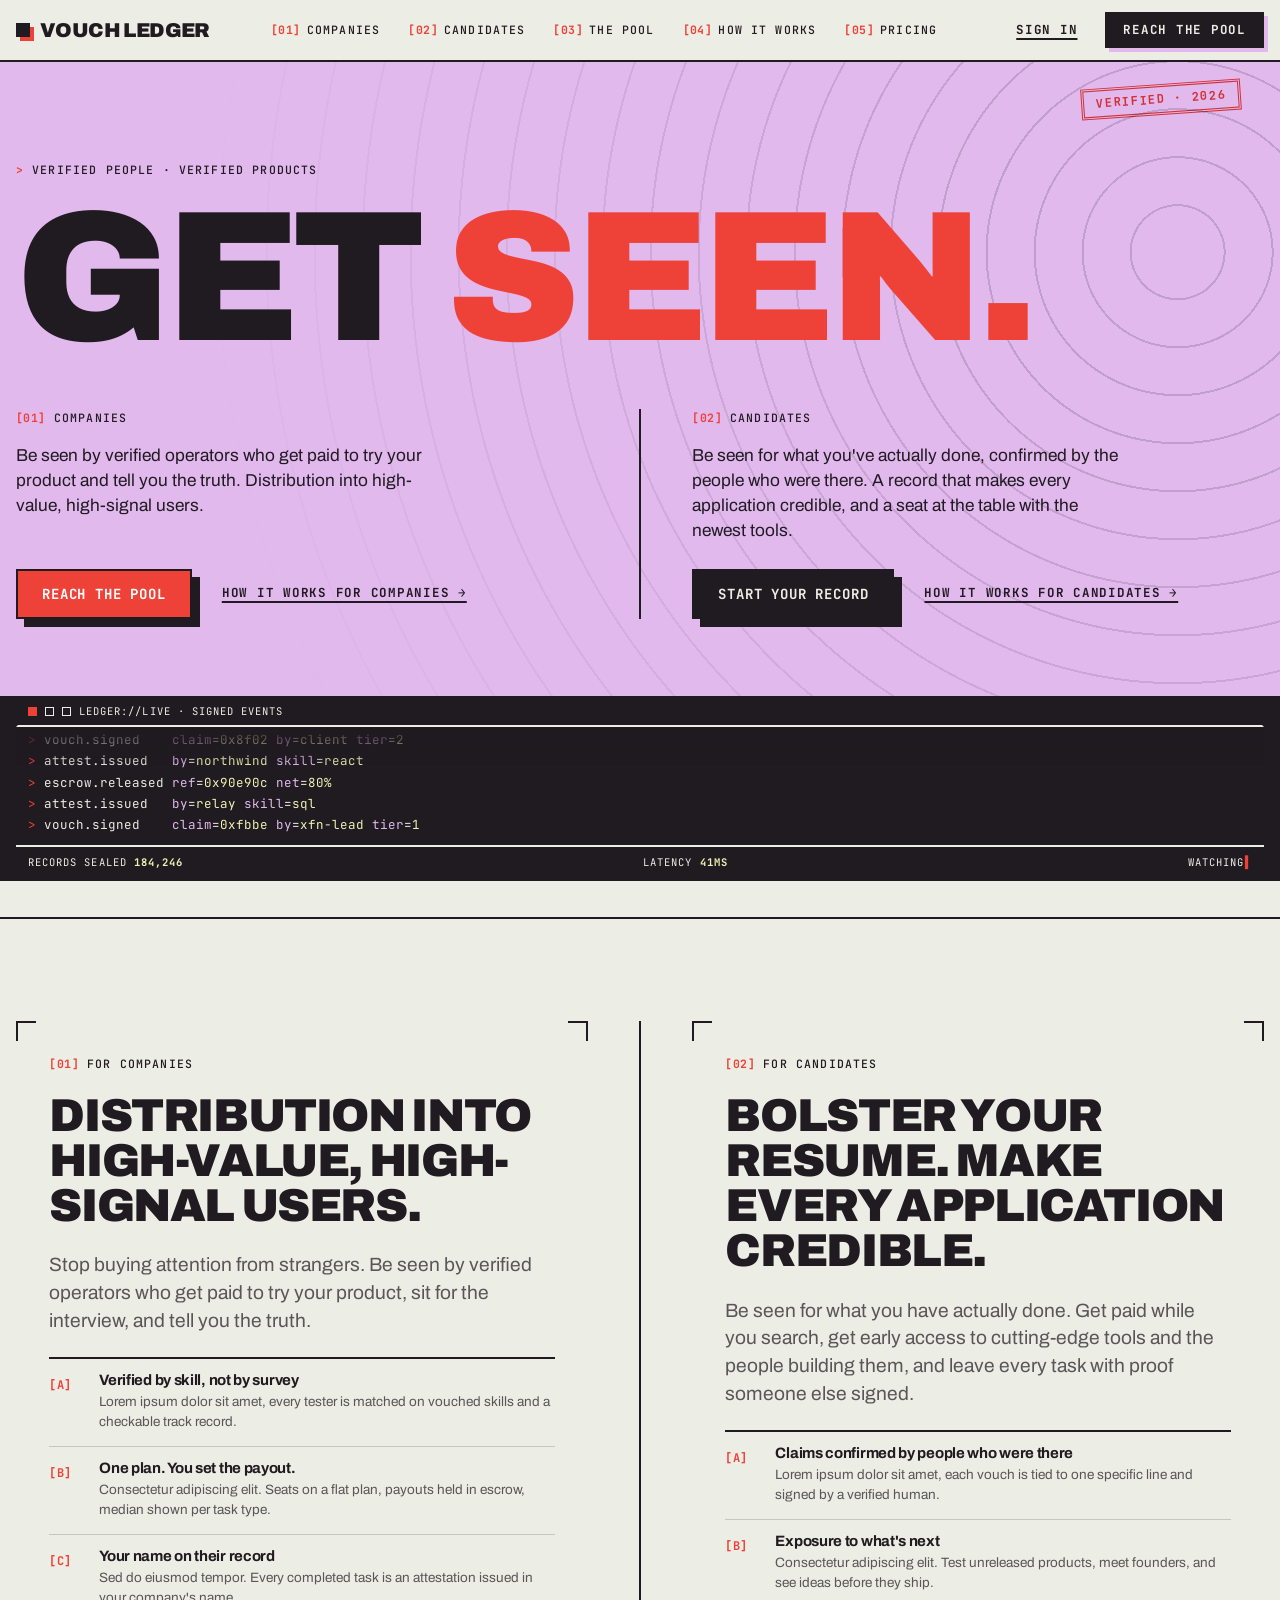
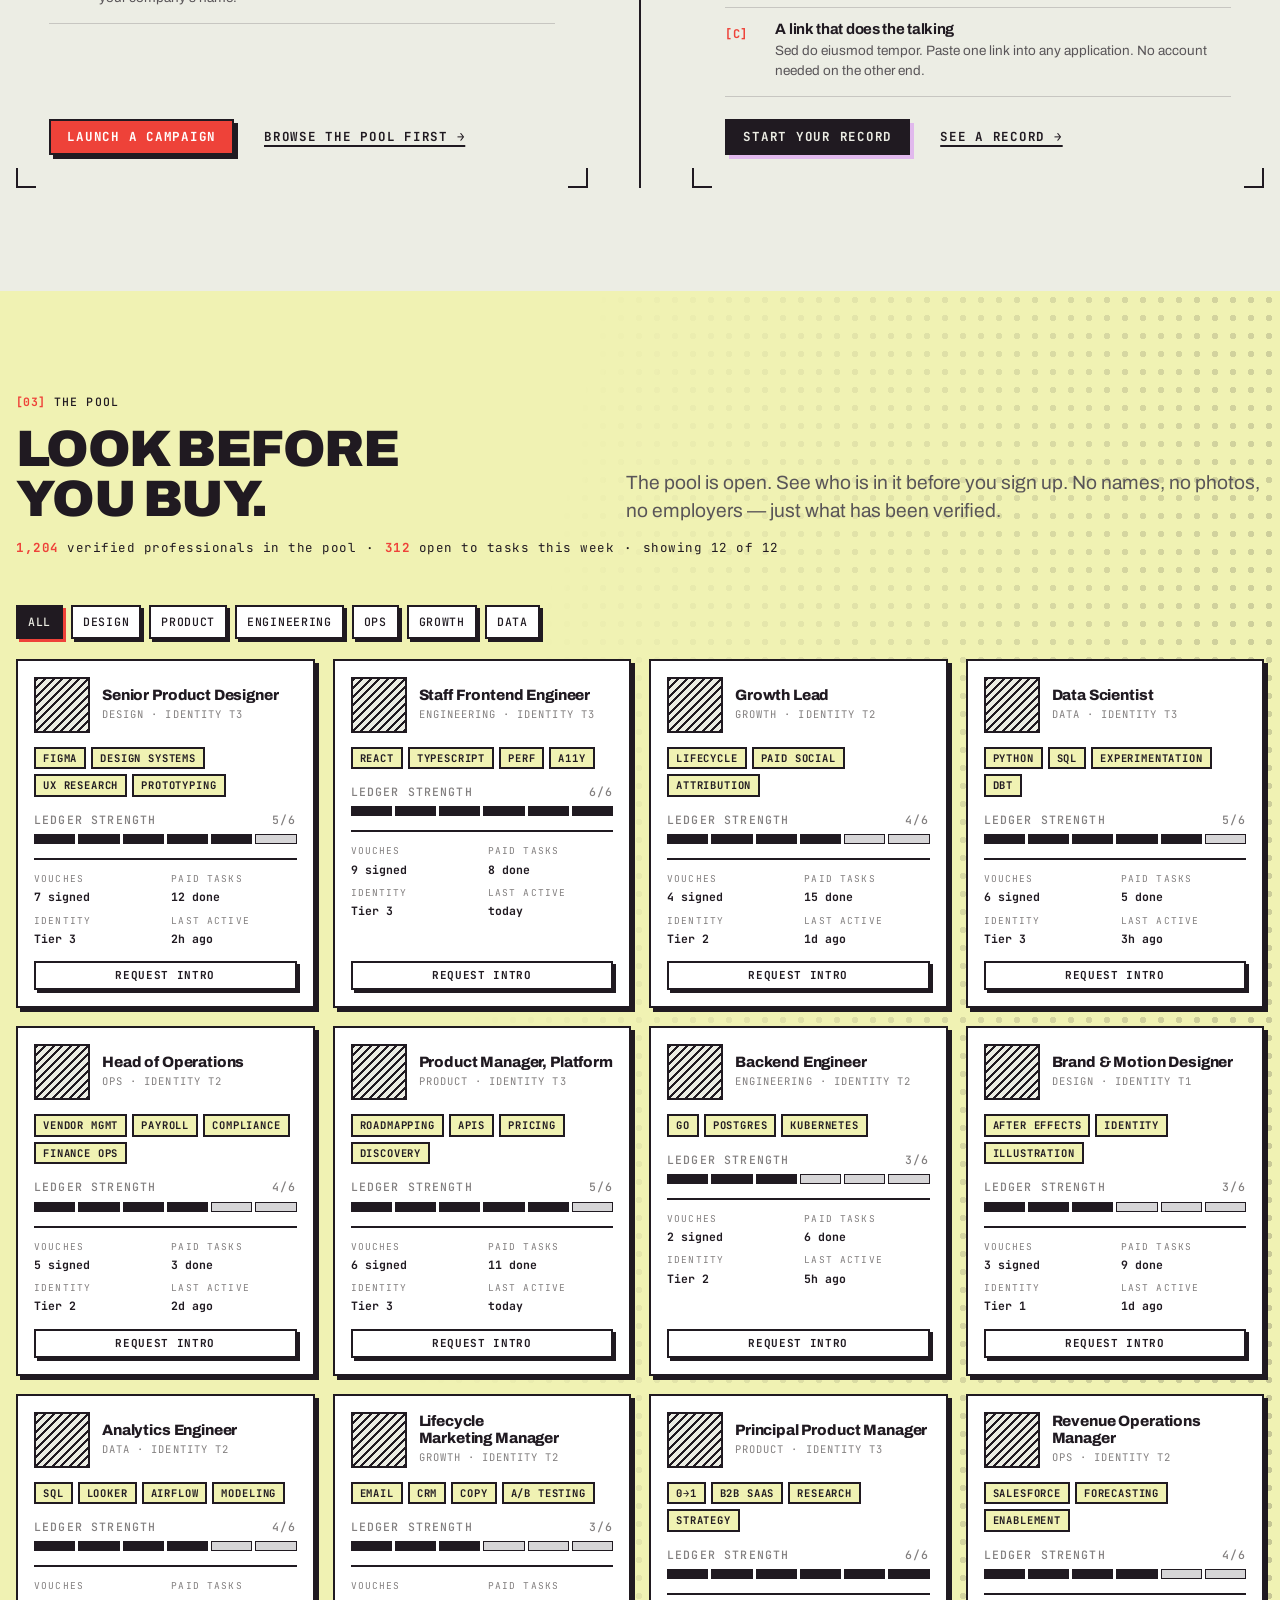
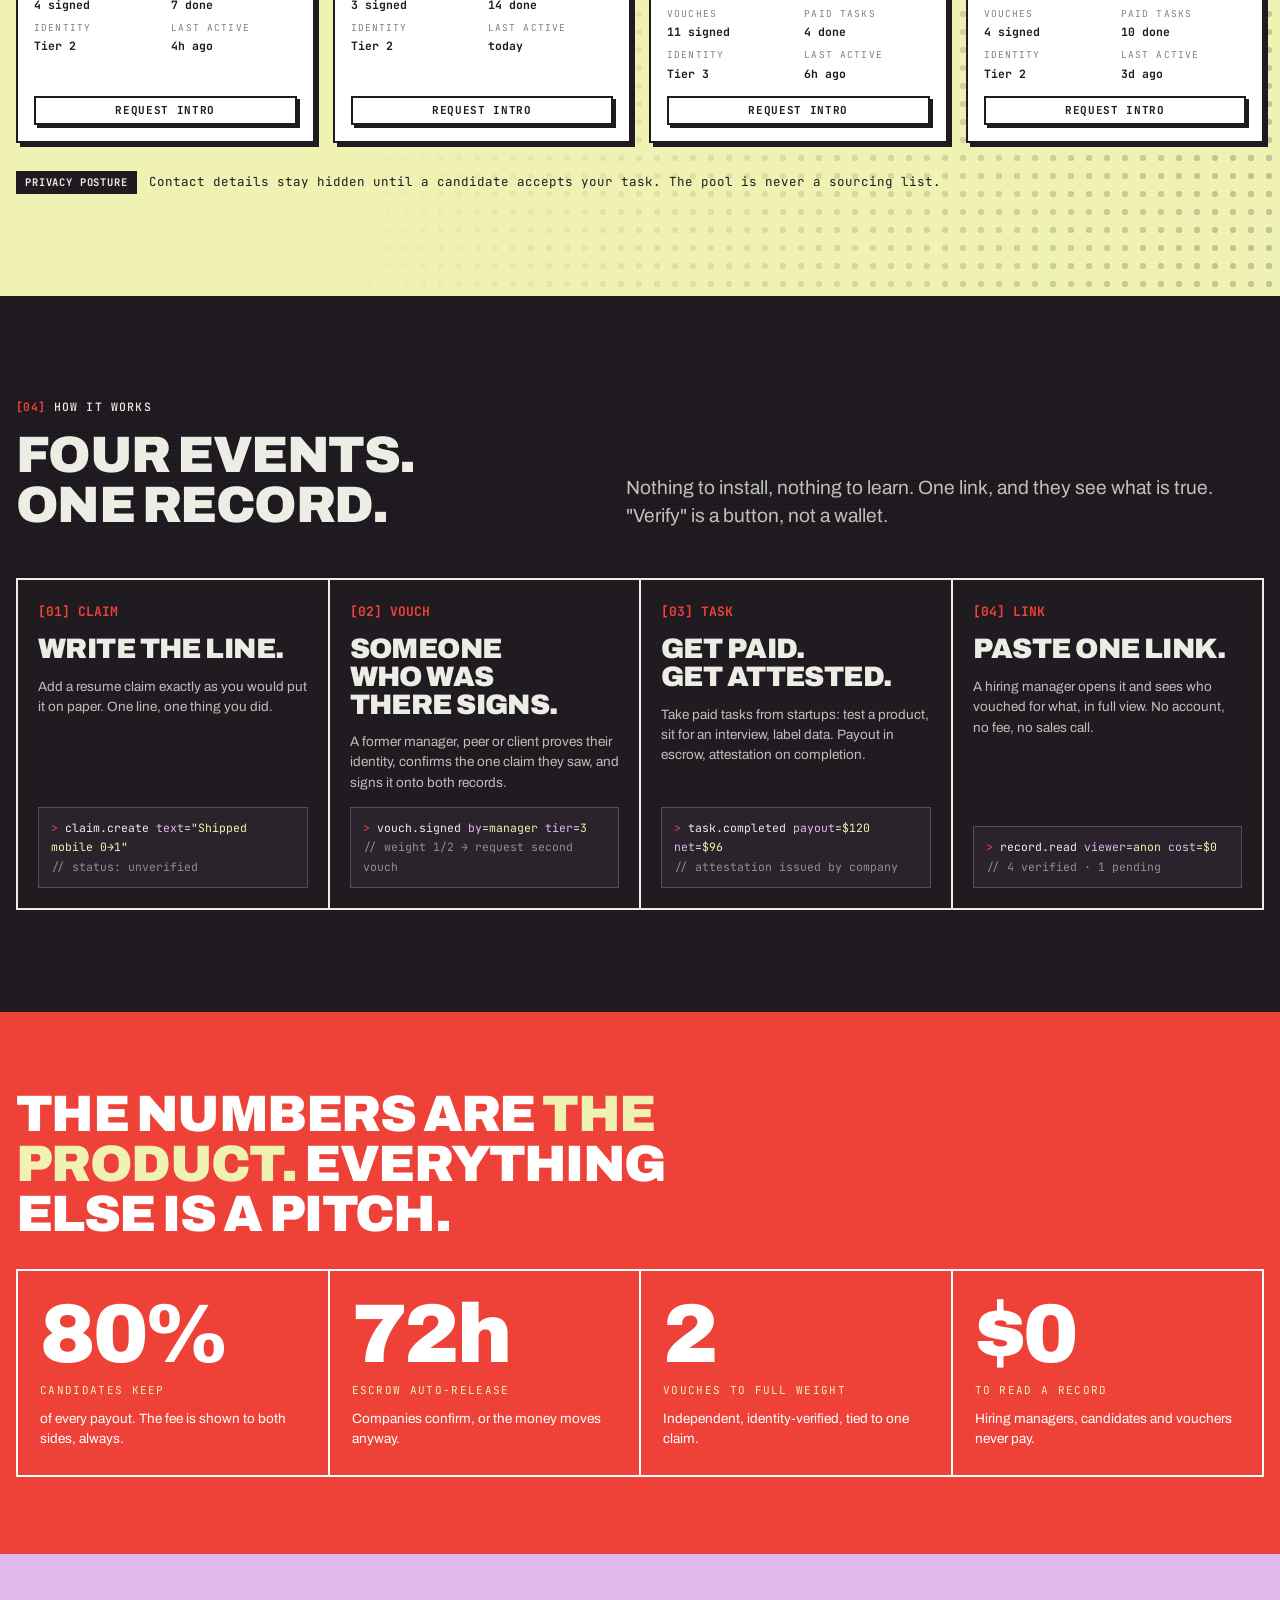
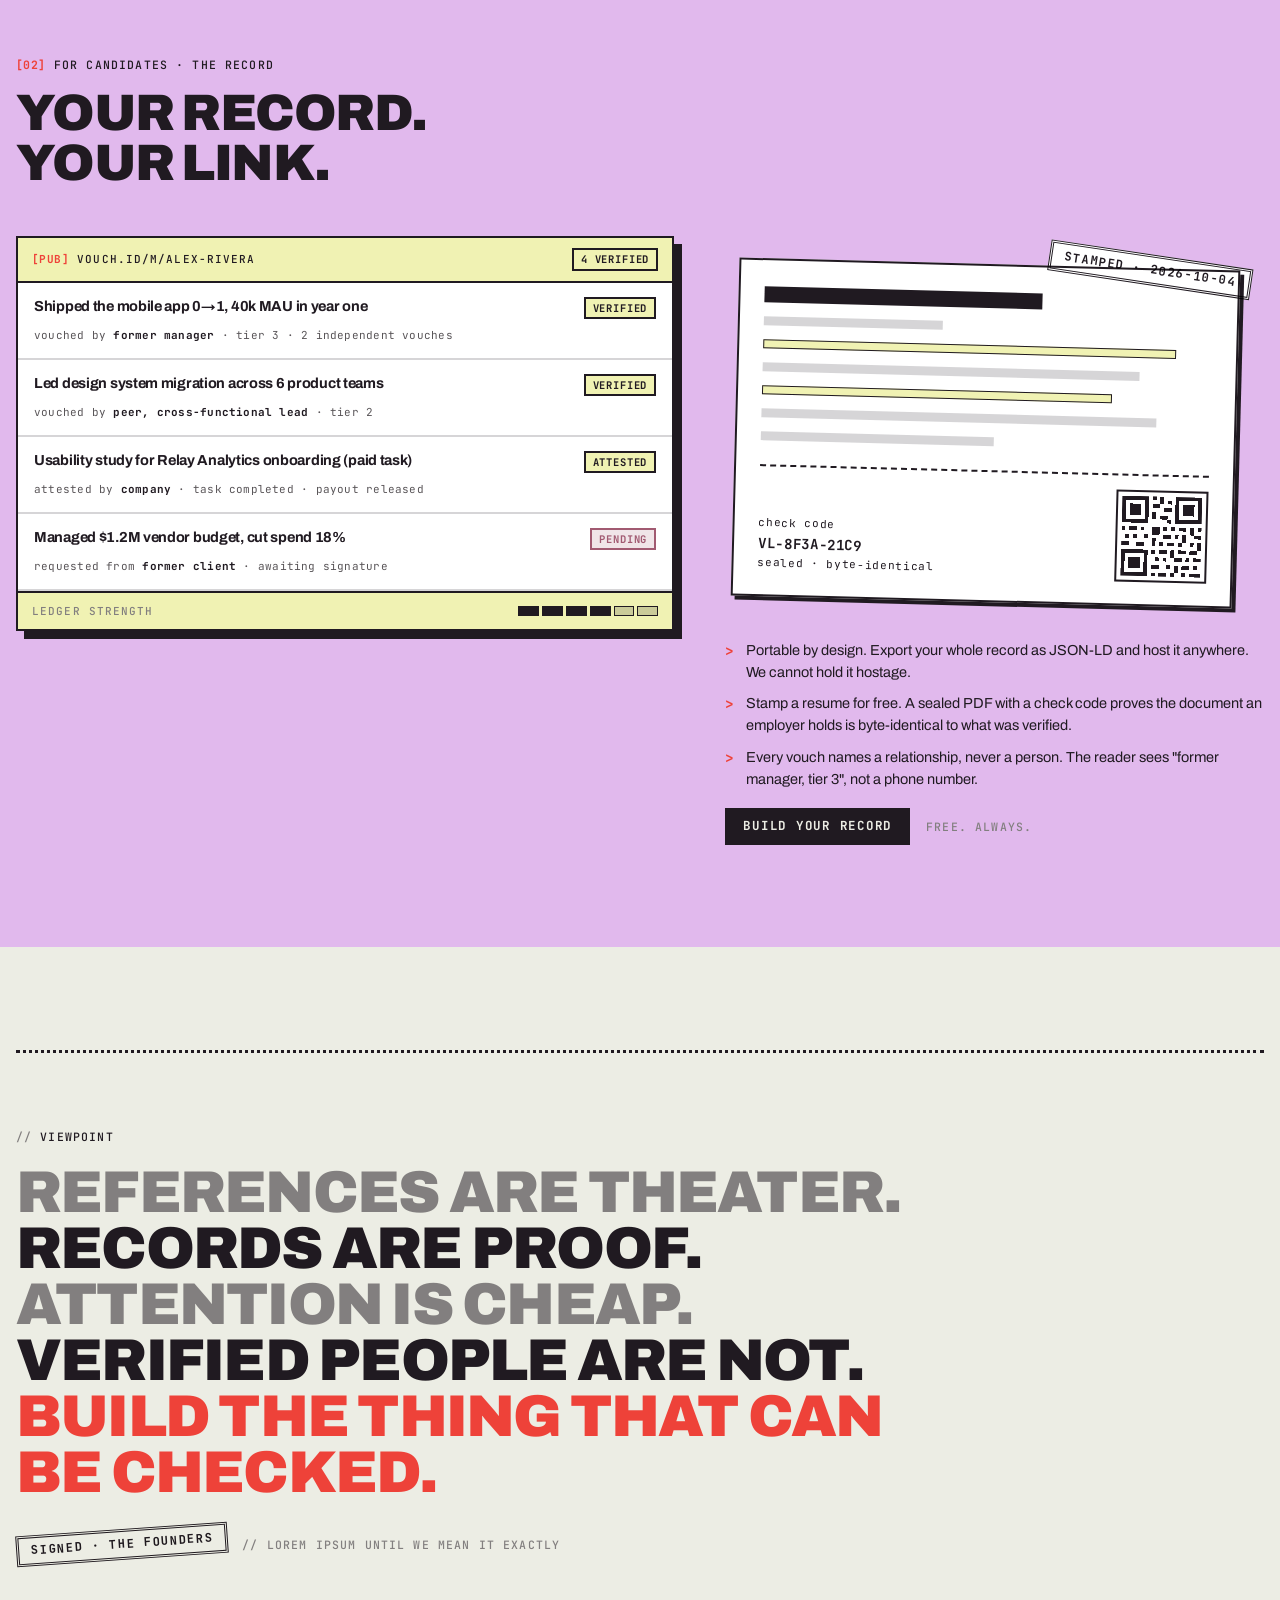
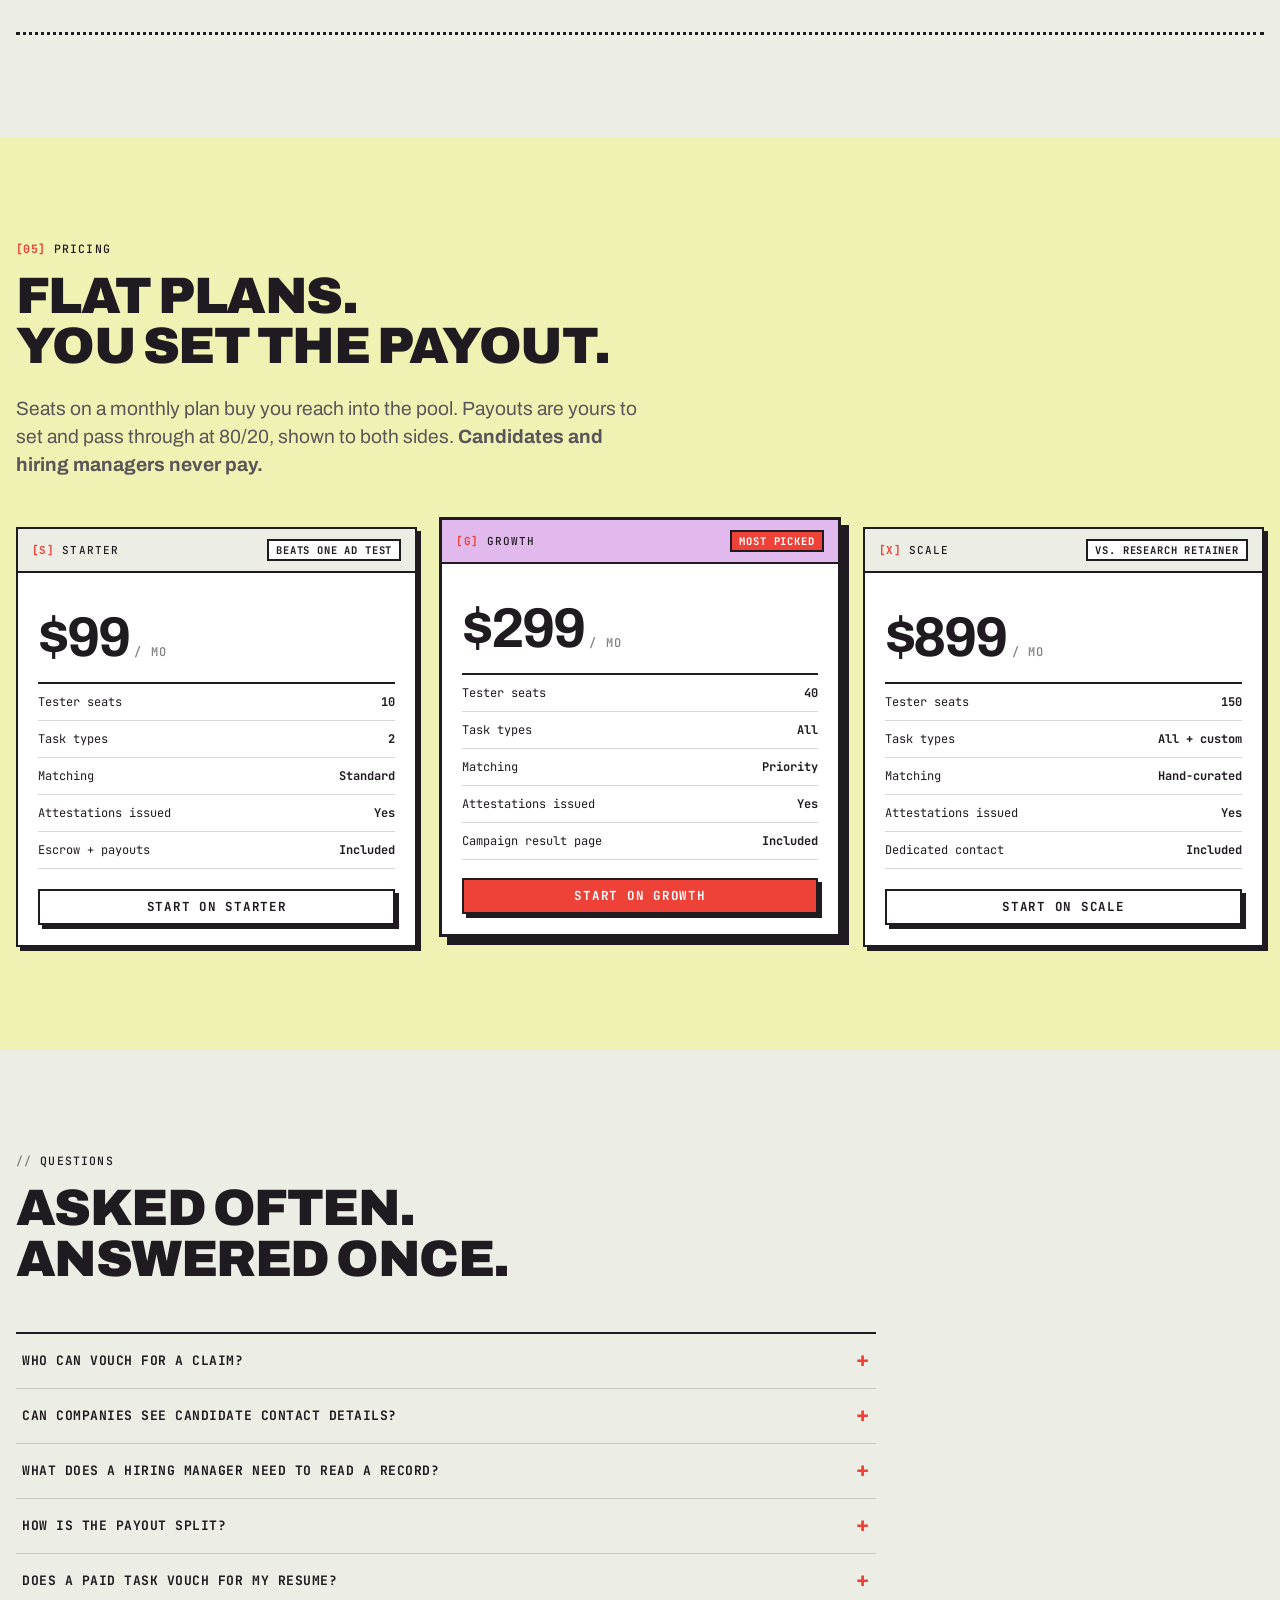
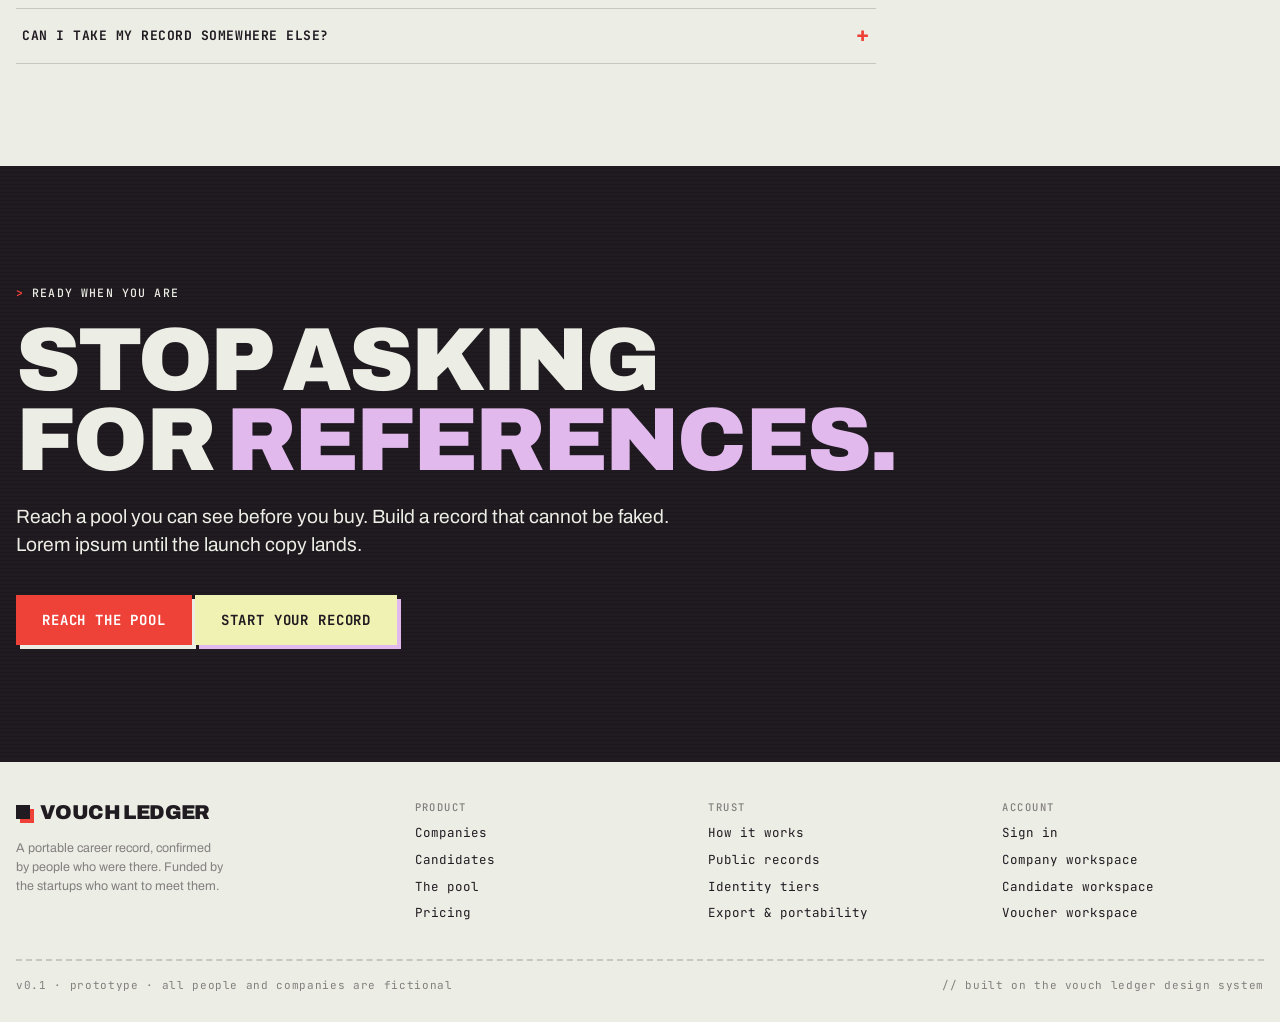
==== commit 1183202e: "Site: dual-audience hero, sight textures, unframed audience split One GET SEEN headline with a compa" ====
--- a/prototypes/vouch-ledger/index.html
+++ b/prototypes/vouch-ledger/index.html
@@ -3,7 +3,7 @@
 <head>
 <meta charset="utf-8">
 <meta name="viewport" content="width=device-width, initial-scale=1">
-<title>Vouch Ledger — Proof, not promises</title>
+<title>Vouch Ledger — Get seen</title>
 <meta name="description" content="A portable career record confirmed by identity-verified people who were there, funded by startups who pay to reach the pool.">
 <link rel="stylesheet" href="design/tokens.css">
 <style>
@@ -36,34 +36,45 @@
 @media (max-width:640px){ .top-cta .btn:not(.ghost){ padding:8px 10px; font-size:11px } .mark{ font-size:17px } .mark i{ width:12px; height:12px } }
 
 /* ---------------------------------------------------------- hero */
-.hero{ position:relative; overflow:hidden; padding:clamp(56px,9vw,120px) 0 clamp(48px,7vw,96px) }
-.hero-grid{ display:grid; grid-template-columns:minmax(0,1.15fr) minmax(0,.85fr); gap:clamp(32px,5vw,72px); align-items:start }
-.hero h1{ font-size:clamp(54px,8.5vw,124px); line-height:.88; margin:18px 0 26px }
+.hero{ position:relative; overflow:hidden; padding:clamp(52px,7.5vw,104px) 0 clamp(44px,6vw,84px); --ap-x:92%; --ap-y:30% }
+.hero h1{ font-size:clamp(62px,14.5vw,212px); line-height:.86; margin:18px 0 clamp(30px,4vw,56px); white-space:nowrap }
 .hero h1 em{ font-style:normal; color:var(--signal) }
-.hero .lead{ font-size:clamp(17px,1.6vw,22px); max-width:46ch; color:var(--ink) }
-.hero-cta{ display:flex; gap:14px; flex-wrap:wrap; margin-top:34px }
+.hero.tex-aperture::before{ -webkit-mask-image:radial-gradient(circle at var(--ap-x) var(--ap-y),#000 0 18%,transparent 78%); mask-image:radial-gradient(circle at var(--ap-x) var(--ap-y),#000 0 18%,transparent 78%) }
 .hero-stamp{ position:absolute; right:3%; top:22px; z-index:2 }
-.term-wrap{ box-shadow:var(--shadow-lg); border:var(--bw) solid var(--ink); background:var(--ink) }
-.term.feed{ min-height:308px; max-height:308px; display:flex; flex-direction:column; justify-content:flex-end; overflow:hidden; border:0; -webkit-mask-image:linear-gradient(transparent 0,var(--ink) 48px); mask-image:linear-gradient(transparent 0,var(--ink) 48px) }
+/* two lanes under one headline, split by a single rule, no boxes */
+.lanes{ display:grid; grid-template-columns:minmax(0,1fr) var(--bw) minmax(0,1fr); gap:0 clamp(28px,4vw,64px); align-items:stretch }
+.lane{ display:flex; flex-direction:column; gap:16px; min-width:0 }
+.lane .lead{ font-size:clamp(16px,1.35vw,19px); max-width:44ch; color:var(--ink) }
+.lane .cta{ margin-top:auto; padding-top:10px; display:flex; gap:12px; align-items:center; flex-wrap:wrap }
+.vrule{ display:block; width:var(--bw); background:var(--ink) }
+@media (max-width:860px){
+  .lanes{ grid-template-columns:minmax(0,1fr); gap:28px }
+  .vrule{ width:auto; height:0; background:none; border-top:var(--bw) dashed var(--ink) }
+  .hero-stamp{ right:var(--gutter); top:14px }
+}
+
+/* ---------------------------------------------------------- ledger strip */
+.strip{ padding:0 }
+.strip .wrap{ padding-top:0; padding-bottom:0 }
+.term-wrap{ background:var(--ink) }
+.term.feed{ min-height:118px; max-height:118px; display:flex; flex-direction:column; justify-content:flex-end; overflow:hidden; border:0; padding:8px 12px 10px; -webkit-mask-image:linear-gradient(transparent 0,var(--ink) 40px); mask-image:linear-gradient(transparent 0,var(--ink) 40px) }
 .term.feed .ln{ display:block; animation:ln .18s steps(3,end) }
 @keyframes ln{ from{ opacity:0; transform:translateX(-4px) } }
 .term-foot{ display:flex; justify-content:space-between; gap:10px; padding:8px 12px; border-top:var(--bw) solid var(--bone); font-family:var(--font-mono); font-size:10.5px; letter-spacing:.1em; text-transform:uppercase; color:var(--bone); flex-wrap:wrap }
 .term-foot b{ color:var(--butter) }
-.hero-meta{ display:flex; gap:24px; flex-wrap:wrap; margin-top:28px }
-@media (max-width:900px){ .hero-grid{ grid-template-columns:minmax(0,1fr) } .hero-stamp{ right:var(--gutter); top:14px } .term.feed{ min-height:260px; max-height:260px } }
 @media (prefers-reduced-motion:reduce){ .term.feed .ln{ animation:none } }
 
-/* ---------------------------------------------------------- audiences */
-.split{ display:grid; grid-template-columns:repeat(2,minmax(0,1fr)); gap:var(--bw); background:var(--ink); border:var(--bw) solid var(--ink) }
-.split > article{ background:var(--paper); padding:clamp(24px,3vw,44px); display:flex; flex-direction:column; gap:22px }
+/* ---------------------------------------------------------- audiences: bone ground, one rule, reticle corners */
+.split{ display:grid; grid-template-columns:minmax(0,1fr) var(--bw) minmax(0,1fr); gap:0 clamp(28px,4vw,64px) }
+.split > article{ --rl:20px; padding:clamp(22px,2.6vw,36px); display:flex; flex-direction:column; gap:22px }
 .split h2{ font-size:clamp(30px,3.6vw,50px) }
 .rows{ display:flex; flex-direction:column; border-top:var(--bw) solid var(--ink) }
-.rows > div{ display:grid; grid-template-columns:36px minmax(0,1fr); gap:14px; padding:14px 0; border-bottom:var(--bw) dashed var(--line-soft); align-items:start }
+.rows > div{ display:grid; grid-template-columns:36px minmax(0,1fr); gap:14px; padding:14px 0; border-bottom:1px solid var(--line-soft); align-items:start }
 .rows .idx{ color:var(--signal); font-size:12px; padding-top:3px }
 .rows h4{ font-family:var(--font-body); font-weight:700; font-size:15px; font-stretch:100; margin-bottom:4px }
 .rows p{ font-size:13.5px; color:var(--text-2) }
 .split .cta{ margin-top:auto; display:flex; gap:12px; align-items:center; flex-wrap:wrap }
-@media (max-width:860px){ .split{ grid-template-columns:minmax(0,1fr) } }
+@media (max-width:860px){ .split{ grid-template-columns:minmax(0,1fr); gap:36px } .split > article{ padding:20px 0 } }
 
 /* ---------------------------------------------------------- pool */
 .pool-count{ font-family:var(--font-mono); font-size:12.5px; letter-spacing:.04em; display:flex; gap:10px; flex-wrap:wrap; align-items:center }
@@ -162,16 +173,16 @@
 .plan .btn{ margin-top:auto }
 @media (max-width:900px){ .plans{ grid-template-columns:minmax(0,1fr); max-width:560px } .plan.hot{ transform:none } }
 
-/* ---------------------------------------------------------- faq */
-.faq{ max-width:860px; display:flex; flex-direction:column; gap:var(--bw); background:var(--ink); border:var(--bw) solid var(--ink) }
-.faq details{ background:var(--paper) }
-.faq summary{ list-style:none; cursor:pointer; display:flex; justify-content:space-between; gap:16px; align-items:center; padding:16px 18px; font-family:var(--font-mono); font-size:13px; font-weight:700; letter-spacing:.04em; text-transform:uppercase }
+/* ---------------------------------------------------------- faq: row rules only */
+.faq{ max-width:860px; display:flex; flex-direction:column; border-top:var(--bw) solid var(--ink) }
+.faq details{ border-bottom:1px solid var(--line-soft) }
+.faq details[open]{ border-bottom-color:var(--ink) }
+.faq summary{ list-style:none; cursor:pointer; display:flex; justify-content:space-between; gap:16px; align-items:center; padding:16px 6px; font-family:var(--font-mono); font-size:13px; font-weight:700; letter-spacing:.04em; text-transform:uppercase }
 .faq summary::-webkit-details-marker{ display:none }
 .faq summary::after{ content:"+"; font-size:22px; color:var(--signal); font-weight:700; flex:none; line-height:1 }
-.faq details[open] summary{ background:var(--butter); border-bottom:var(--bw) solid var(--ink) }
 .faq details[open] summary::after{ content:"–" }
-.faq .ans{ padding:16px 18px 20px; font-size:14.5px; color:var(--text-2); max-width:68ch }
-.faq summary:hover{ background:var(--bone) }
+.faq summary:hover{ background:var(--butter) }
+.faq .ans{ padding:4px 6px 20px; font-size:14.5px; color:var(--text-2); max-width:68ch }
 
 /* ---------------------------------------------------------- final + footer */
 .final{ padding:clamp(64px,9vw,128px) 0; position:relative; overflow:hidden }
@@ -214,28 +225,33 @@
 <main id="top">
 
 <!-- ======================================================== HERO -->
-<section class="hero on-lilac tex-grid" aria-labelledby="hero-h">
+<section class="hero on-lilac tex-aperture" aria-labelledby="hero-h">
   <span class="stamp hero-stamp">Verified · 2026</span>
-  <div class="wrap hero-grid">
-    <div>
-      <span class="lbl gt">A career record people actually believe</span>
-      <h1 id="hero-h">Proof,<br>not<br><em>promises.</em></h1>
-      <p class="lead">Every line on your resume, confirmed by identity-verified people who were there. Funded by startups who pay to put their product in front of the pool. Read by hiring managers for free.</p>
-      <div class="hero-cta">
-        <a class="btn signal lg" href="app/index.html#company">For companies →</a>
-        <a class="btn lg" href="app/index.html#candidate">For candidates →</a>
-      </div>
-      <div class="hero-meta">
-        <span class="lbl muted"><span class="idx">80%</span> to candidates</span>
-        <span class="lbl muted"><span class="idx">$0</span> to read a record</span>
-        <span class="lbl muted"><span class="idx">T3</span> identity tiers</span>
-      </div>
-    </div>
-    <div class="term-wrap">
-      <div class="term-bar"><i class="f"></i><i></i><i></i><span>ledger://live · signed events</span></div>
-      <div class="term feed" id="feed" role="log" aria-live="polite" aria-label="Live ledger feed of signed events"></div>
-      <div class="term-foot"><span>records sealed <b id="height">184,221</b></span><span>latency <b>41ms</b></span><span class="cursor">watching</span></div>
-    </div>
+  <div class="wrap">
+    <span class="lbl gt">Verified people · verified products</span>
+    <h1 id="hero-h">Get <em>seen.</em></h1>
+    <div class="lanes">
+      <div class="lane">
+        <span class="lbl"><span class="idx">01</span>Companies</span>
+        <p class="lead">Be seen by verified operators who get paid to try your product and tell you the truth. Distribution into high-value, high-signal users.</p>
+        <div class="cta"><a class="btn signal lg" href="app/index.html#company">Reach the pool</a><a class="btn ghost" href="#companies">How it works for companies →</a></div>
+      </div>
+      <i class="vrule" aria-hidden="true"></i>
+      <div class="lane">
+        <span class="lbl"><span class="idx">02</span>Candidates</span>
+        <p class="lead">Be seen for what you've actually done, confirmed by the people who were there. A record that makes every application credible, and a seat at the table with the newest tools.</p>
+        <div class="cta"><a class="btn primary lg" href="app/index.html#candidate">Start your record</a><a class="btn ghost" href="#candidates">How it works for candidates →</a></div>
+      </div>
+    </div>
+  </div>
+</section>
+
+<!-- ======================================================== LEDGER STRIP -->
+<section class="strip inv" aria-label="Live ledger">
+  <div class="wrap term-wrap">
+    <div class="term-bar"><i class="f"></i><i></i><i></i><span>ledger://live · signed events</span></div>
+    <div class="term feed" id="feed" role="log" aria-live="polite" aria-label="Live ledger feed of signed events"></div>
+    <div class="term-foot"><span>records sealed <b id="height">184,221</b></span><span>latency <b>41ms</b></span><span class="cursor">watching</span></div>
   </div>
 </section>
 
@@ -251,10 +267,10 @@
 <section class="sec on-bone" aria-label="Who it is for">
   <div class="wrap">
     <div class="split">
-      <article id="companies">
+      <article id="companies" class="reticle">
         <span class="lbl"><span class="idx">01</span>For companies</span>
         <h2>Distribution into high-value, high-signal users.</h2>
-        <p class="lead">Stop buying attention from strangers. Put your product in front of verified operators who get paid to try it, sit for the interview, and tell you the truth.</p>
+        <p class="lead">Stop buying attention from strangers. Be seen by verified operators who get paid to try your product, sit for the interview, and tell you the truth.</p>
         <div class="rows">
           <div><span class="idx">A</span><div><h4>Verified by skill, not by survey</h4><p>Lorem ipsum dolor sit amet, every tester is matched on vouched skills and a checkable track record.</p></div></div>
           <div><span class="idx">B</span><div><h4>One plan. You set the payout.</h4><p>Consectetur adipiscing elit. Seats on a flat plan, payouts held in escrow, median shown per task type.</p></div></div>
@@ -262,10 +278,11 @@
         </div>
         <div class="cta"><a class="btn signal" href="app/index.html#company">Launch a campaign</a><a class="btn ghost" href="#pool">Browse the pool first →</a></div>
       </article>
-      <article id="candidates">
+      <i class="vrule" aria-hidden="true"></i>
+      <article id="candidates" class="reticle">
         <span class="lbl"><span class="idx">02</span>For candidates</span>
         <h2>Bolster your resume. Make every application credible.</h2>
-        <p class="lead">Get paid while you search. Get early access to cutting-edge tools and the people building them. Leave every task with proof someone else signed.</p>
+        <p class="lead">Be seen for what you have actually done. Get paid while you search, get early access to cutting-edge tools and the people building them, and leave every task with proof someone else signed.</p>
         <div class="rows">
           <div><span class="idx">A</span><div><h4>Claims confirmed by people who were there</h4><p>Lorem ipsum dolor sit amet, each vouch is tied to one specific line and signed by a verified human.</p></div></div>
           <div><span class="idx">B</span><div><h4>Exposure to what's next</h4><p>Consectetur adipiscing elit. Test unreleased products, meet founders, and see ideas before they ship.</p></div></div>
@@ -278,13 +295,13 @@
 </section>
 
 <!-- ======================================================== POOL -->
-<section class="sec on-butter tex-grid" id="pool" aria-labelledby="pool-h">
+<section class="sec on-butter tex-resolve coarse" id="pool" aria-labelledby="pool-h">
   <div class="wrap">
     <div class="sec-head">
       <span class="lbl"><span class="idx">03</span>The pool</span>
       <div class="hdr-row">
         <h2 id="pool-h">Look before<br>you buy.</h2>
-        <p class="lead">The pool is open. Browse who is in it before you sign up. No names, no photos, no employers — just what has been verified.</p>
+        <p class="lead">The pool is open. See who is in it before you sign up. No names, no photos, no employers — just what has been verified.</p>
       </div>
       <p class="pool-count"><span><b>1,204</b> verified professionals in the pool</span><span class="sep" aria-hidden="true">·</span><span><b>312</b> open to tasks this week</span><span class="sep" aria-hidden="true">·</span><span id="shown">showing 10 of 10</span></p>
     </div>
@@ -312,7 +329,7 @@
       <span class="lbl"><span class="idx">04</span>How it works</span>
       <div class="hdr-row">
         <h2 id="how-h">Four events.<br>One record.</h2>
-        <p class="lead">Nothing to install, nothing to learn. "Verify" is a button, not a wallet. Every record is signed, sealed and portable.</p>
+        <p class="lead">Nothing to install, nothing to learn. One link, and they see what is true. "Verify" is a button, not a wallet.</p>
       </div>
     </div>
     <div class="steps">
@@ -337,7 +354,7 @@
       <div>
         <span class="n">[04] LINK</span>
         <h3>Paste one link.</h3>
-        <p>A hiring manager opens it and sees who vouched for what. No account, no fee, no sales call.</p>
+        <p>A hiring manager opens it and sees who vouched for what, in full view. No account, no fee, no sales call.</p>
         <div class="term"><span class="p">></span> record.read <span class="k">viewer</span>=<span class="v">anon</span> <span class="k">cost</span>=<span class="v">$0</span><br><span class="c">// 4 verified · 1 pending</span></div>
       </div>
     </div>
@@ -514,7 +531,7 @@
   <div class="wrap">
     <span class="lbl gt">Ready when you are</span>
     <h2 id="final-h" style="margin-top:16px">Stop asking<br>for <span>references.</span></h2>
-    <p class="lead">Reach a pool that can be checked. Build a record that cannot be faked. Lorem ipsum until the launch copy lands.</p>
+    <p class="lead">Reach a pool you can see before you buy. Build a record that cannot be faked. Lorem ipsum until the launch copy lands.</p>
     <div class="hero-cta">
       <a class="btn signal lg" href="app/index.html#company">Reach the pool</a>
       <a class="btn primary lg" href="app/index.html#candidate">Start your record</a>
--- a/prototypes/vouch-ledger/design/tokens.css
+++ b/prototypes/vouch-ledger/design/tokens.css
@@ -154,12 +154,47 @@
 .rule.dot{ border-top:3px dotted var(--line) }
 .rule.heavy{ border-top-width:6px }
 
-/* Background textures */
-.tex-grid{ background-image:linear-gradient(var(--line-soft) 1px,transparent 1px),linear-gradient(90deg,var(--line-soft) 1px,transparent 1px); background-size:32px 32px }
-.tex-dots{ background-image:radial-gradient(var(--line-soft) 1.2px,transparent 1.3px); background-size:14px 14px }
+/* Background textures.
+   Working name direction: "Seen". Textures are derivatives of sight: things resolving into
+   focus (halftone that sharpens), an aperture/iris (rings), a scan raster, and viewfinder
+   reticle marks instead of full frames. The old grid is retired. */
+.tex-resolve{ position:relative; isolation:isolate }
+.tex-resolve::before{ content:""; position:absolute; inset:0; z-index:-1; pointer-events:none;
+  background-image:radial-gradient(color-mix(in srgb, var(--ink) 22%, transparent) 1.6px, transparent 1.7px);
+  background-size:11px 11px;
+  -webkit-mask-image:linear-gradient(100deg, transparent 38%, #000 100%); mask-image:linear-gradient(100deg, transparent 38%, #000 100%) }
+.tex-resolve.from-left::before{ -webkit-mask-image:linear-gradient(260deg, transparent 38%, #000 100%); mask-image:linear-gradient(260deg, transparent 38%, #000 100%) }
+.tex-resolve.from-top::before{ -webkit-mask-image:linear-gradient(0deg, transparent 30%, #000 100%); mask-image:linear-gradient(0deg, transparent 30%, #000 100%) }
+.tex-resolve.coarse::before{ background-size:18px 18px; background-image:radial-gradient(color-mix(in srgb, var(--ink) 22%, transparent) 3px, transparent 3.2px) }
+.tex-aperture{ position:relative; isolation:isolate }
+.tex-aperture::before{ content:""; position:absolute; inset:0; z-index:-1; pointer-events:none;
+  background:repeating-radial-gradient(circle at var(--ap-x,88%) var(--ap-y,42%), transparent 0 46px, color-mix(in srgb, var(--ink) 16%, transparent) 46px 48px) }
+.tex-aperture.ink::before{ background:repeating-radial-gradient(circle at var(--ap-x,88%) var(--ap-y,42%), transparent 0 46px, color-mix(in srgb, var(--bone) 18%, transparent) 46px 48px) }
 .tex-scan{ position:relative }
 .tex-scan::after{ content:""; position:absolute; inset:0; pointer-events:none; background:repeating-linear-gradient(0deg,transparent 0 3px,rgba(0,0,0,.12) 3px 4px); mix-blend-mode:multiply }
+.tex-raster{ background-image:repeating-linear-gradient(0deg, color-mix(in srgb, var(--ink) 10%, transparent) 0 1px, transparent 1px 6px) }
 .tex-diag{ background-image:repeating-linear-gradient(-45deg,var(--line) 0 2px,transparent 2px 10px) }
+.tex-dots{ background-image:radial-gradient(var(--line-soft) 1.2px,transparent 1.3px); background-size:14px 14px }
+/* Legacy: kept so nothing breaks, but do not use. */
+.tex-grid{ background-image:none }
+
+/* Reticle: viewfinder corner marks instead of a full frame. Use on any block that needs
+   to be "in view" without being boxed. --rl is the arm length, --rt the thickness. */
+.reticle{ --rl:16px; --rt:2px; position:relative; border:0;
+  background-image:
+    linear-gradient(var(--line),var(--line)),linear-gradient(var(--line),var(--line)),
+    linear-gradient(var(--line),var(--line)),linear-gradient(var(--line),var(--line)),
+    linear-gradient(var(--line),var(--line)),linear-gradient(var(--line),var(--line)),
+    linear-gradient(var(--line),var(--line)),linear-gradient(var(--line),var(--line));
+  background-position:top left,top left,top right,top right,bottom left,bottom left,bottom right,bottom right;
+  background-size:var(--rl) var(--rt),var(--rt) var(--rl),var(--rl) var(--rt),var(--rt) var(--rl),var(--rl) var(--rt),var(--rt) var(--rl),var(--rl) var(--rt),var(--rt) var(--rl);
+  background-repeat:no-repeat }
+.reticle.signal{ --line:var(--signal) }
+.reticle.lg{ --rl:28px; --rt:3px }
+/* Crosshair: a small sight mark for labels and list markers. */
+.xhair{ display:inline-block; width:12px; height:12px; flex:none; background:
+  linear-gradient(var(--signal),var(--signal)) center/100% 2px no-repeat,
+  linear-gradient(var(--signal),var(--signal)) center/2px 100% no-repeat }
 
 /* ---------------------------------------------------------------- primitives */
 .box{ background:var(--surface); border:var(--bw) solid var(--line); border-radius:var(--r); padding:18px }
